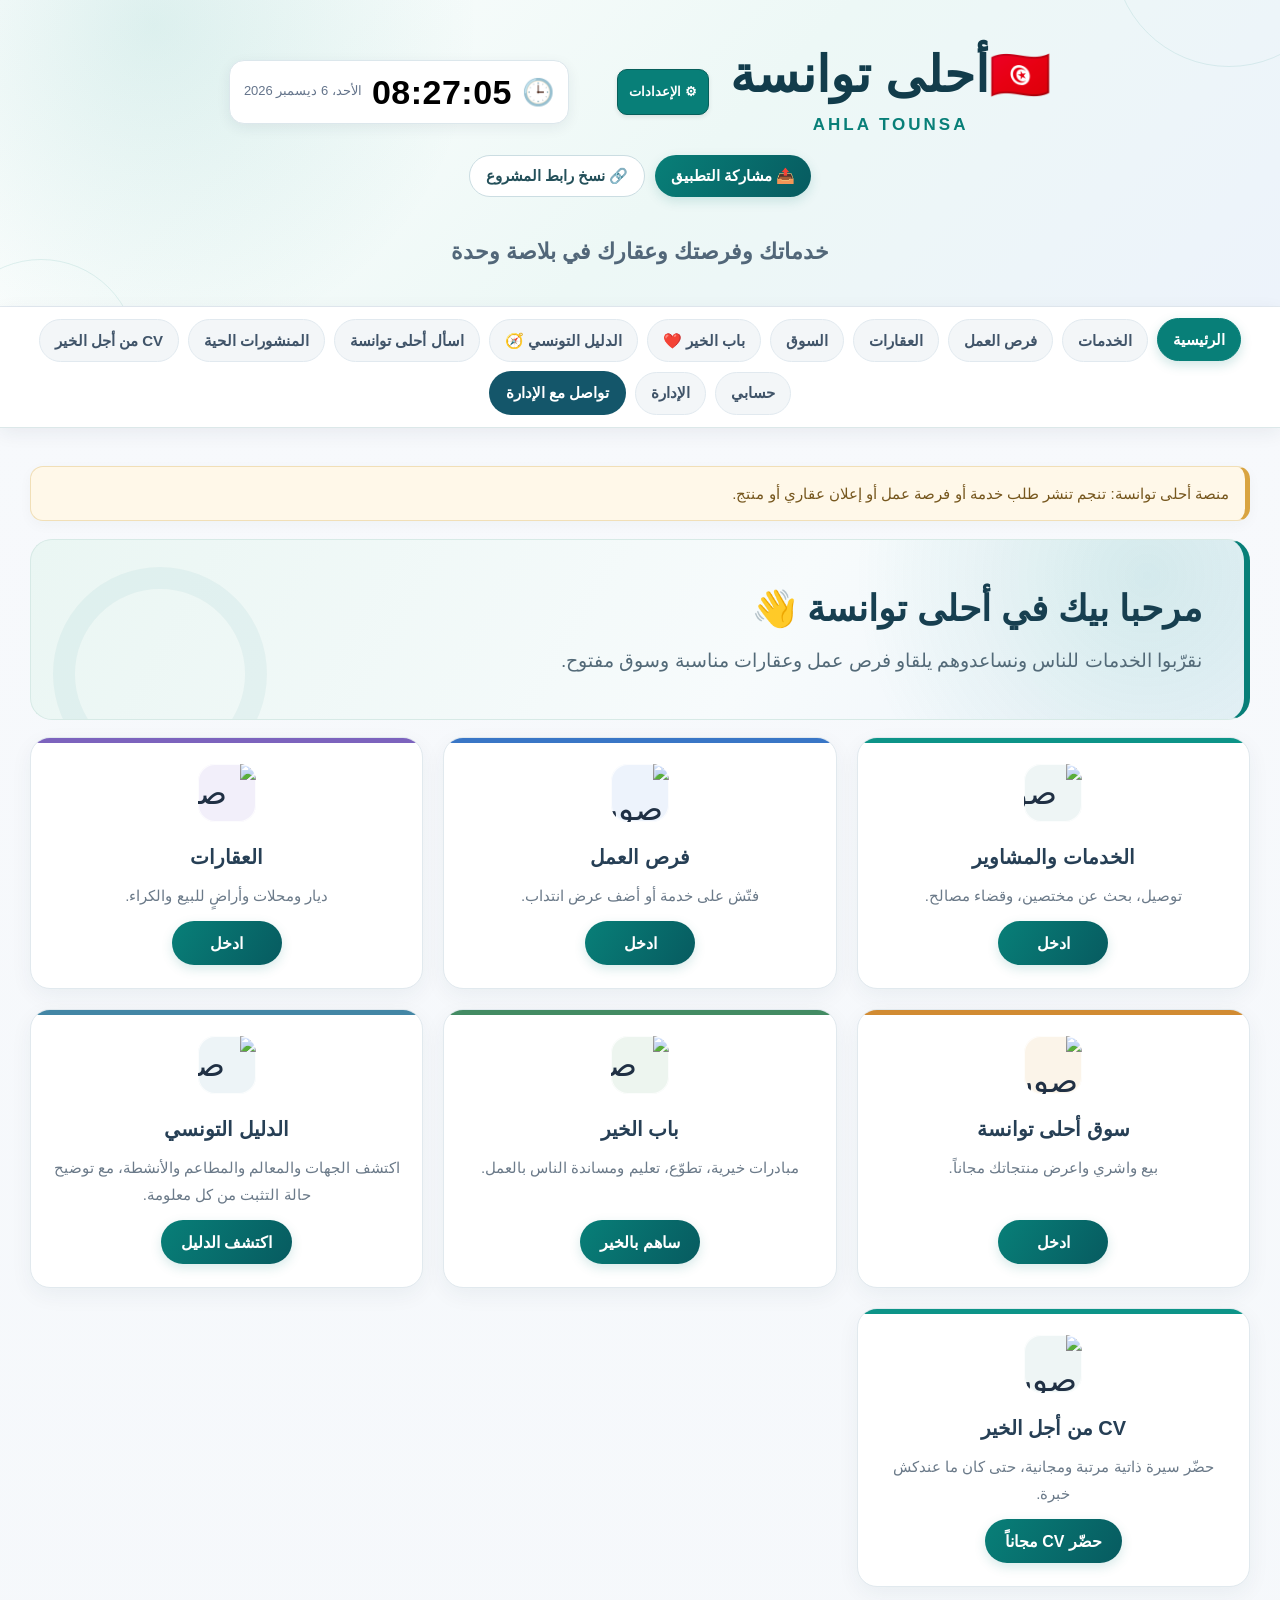
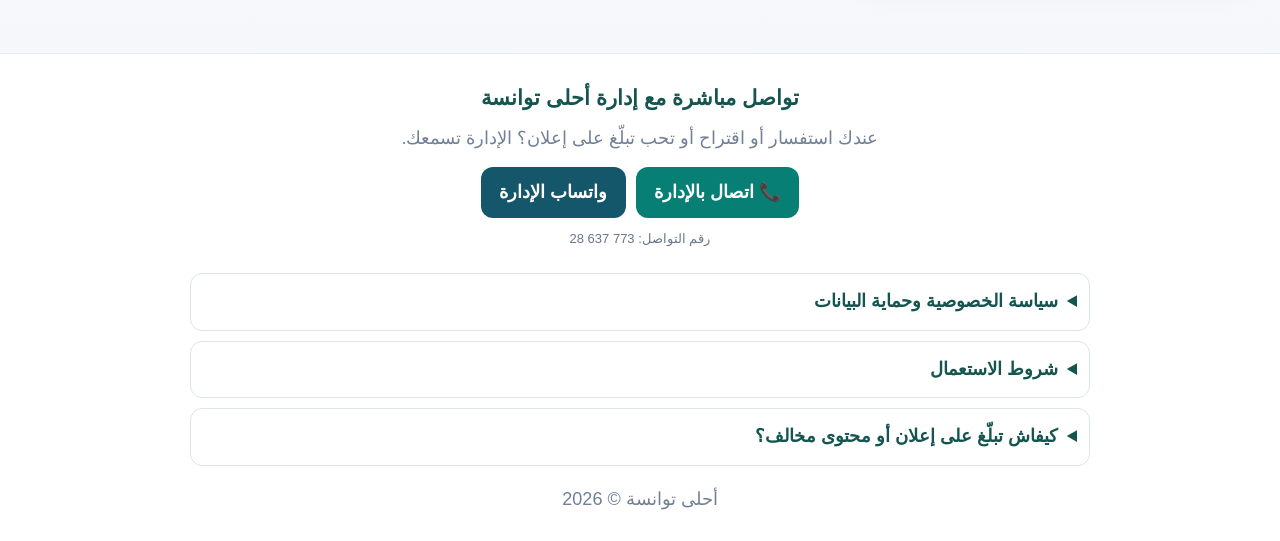
==== index.html @ a94ee6b3 "Fix first page-view queue and retry presence startup" ====
<!doctype html>
<html lang="ar" dir="rtl">
<head>
<meta charset="utf-8">
<meta name="viewport" content="width=device-width,initial-scale=1">
<meta name="theme-color" content="#f8f7f2">
<link rel="manifest" href="/iqdili/manifest.webmanifest">
<link rel="icon" href="/iqdili/app-icon.svg" type="image/svg+xml">
<link rel="apple-touch-icon" href="/iqdili/app-icon-180.png">
<meta name="description" content="أحلى توانسة: منصة تونسية للخدمات وفرص العمل والعقارات والسوق.">
<title>أحلى توانسة | AHLA TOUNSA</title>

<script async src="https://cdn.jsdelivr.net/npm/@supabase/supabase-js@2"></script>
<script src="https://challenges.cloudflare.com/turnstile/v0/api.js?render=explicit" async defer></script>

























































<style id="ahla-tounsa-unified-ui">
:root{
  color-scheme:light;
  --brand:#087f78;
  --brand-dark:#075b60;
  --ink:#203044;
  --muted:#687789;
  --line:#e3eaf0;
  --paper:#ffffff;
  --page:#f8f7f2;
  --gold:#d9a441;
  --shadow:0 8px 24px rgba(24,48,68,.07);
}
*{box-sizing:border-box}
html{scroll-behavior:smooth;background:var(--page)}
body{
  margin:0;background:var(--page);color:var(--ink);
  font:18px/1.75 Tahoma,Arial,sans-serif;
}
.hidden{display:none!important}
header{
  position:relative;overflow:hidden;
  padding:clamp(24px,4vw,44px) clamp(16px,4vw,48px) 30px;
  background:linear-gradient(135deg,#fff 0%,#eef7f6 58%,#edf3fb 100%);
  border-bottom:1px solid var(--line);
  box-shadow:0 8px 26px rgba(24,48,68,.06);
  text-align:center;
}
header:before,header:after{
  content:"";position:absolute;border:1px solid rgba(8,127,120,.10);
  border-radius:50%;pointer-events:none;
}
header:before{width:230px;height:230px;top:-165px;right:-65px}
header:after{width:190px;height:190px;bottom:-145px;left:-55px}
header .topbar{
  position:relative;z-index:1;max-width:1280px;margin:0 auto 12px;
  display:flex;align-items:center;justify-content:center;gap:clamp(16px,4vw,48px);
  flex-wrap:wrap;
}
header .topbar-brand{
  display:flex;align-items:center;justify-content:center;gap:14px;min-width:0;
}
.header-share-actions{position:relative;z-index:1;display:flex;align-items:center;justify-content:center;gap:10px;flex-wrap:wrap;margin:12px auto 16px}
.header-share-actions button{min-height:42px;padding:8px 16px;border-radius:999px;font-size:15px}
.header-share-actions .header-copy-button{background:#fff;color:#24505a;border:1px solid #cbdde2;box-shadow:none}
.header-share-status{flex-basis:100%;min-height:1.4em;color:#315b58;font-size:13px;font-weight:700}
@media(max-width:520px){.header-share-actions{gap:7px}.header-share-actions button{font-size:13px;padding:8px 12px;min-height:40px}}
header .topbar-title{display:flex;flex-direction:column;align-items:center;min-width:0}
header .topbar-title h1{
  margin:0;color:#123c4b;font-size:clamp(32px,5.4vw,50px);
  font-weight:900;line-height:1.25;letter-spacing:.1px;
}
header .topbar-title .brand-fr{
  margin:3px 0 0;color:var(--brand);font-size:clamp(13px,1.8vw,17px);
  font-weight:800;letter-spacing:3px;direction:ltr;
}
header>div:not(.topbar){
  position:relative;z-index:1;margin:8px auto 0;
  color:#526779;font-size:clamp(18px,2.5vw,22px);font-weight:700;
}
header small{
  position:relative;z-index:1;display:inline-block;margin-top:12px;
  padding:6px 14px;border:1px solid #cfe4e0;border-radius:999px;
  background:#e8f4f2;color:#08736d;font-size:14px;font-weight:700;
}
.live-clock{
  display:inline-flex;align-items:center;justify-content:center;gap:10px;
  padding:9px 14px;border:1px solid #dce7ec;border-radius:15px;
  background:#fff;color:#111827;box-shadow:0 4px 14px rgba(24,48,68,.07);
  direction:rtl;line-height:1.3;
}
.live-clock:before{content:"🕒";font-size:26px;line-height:1}
.live-clock .clock-time{
  color:#000!important;font-size:clamp(25px,3.5vw,34px);
  font-weight:900;font-variant-numeric:tabular-nums;letter-spacing:.5px;direction:ltr;
}
.live-clock .clock-date{color:#64748b;font-size:13px;white-space:nowrap}
nav{
  position:sticky;top:0;z-index:30;display:flex;align-items:center;
  justify-content:center;flex-wrap:wrap;gap:8px;padding:11px clamp(10px,3vw,28px);
  background:rgba(255,255,255,.96);border-bottom:1px solid var(--line);
  box-shadow:0 5px 18px rgba(32,48,68,.07);backdrop-filter:blur(12px);
}
button{
  min-height:46px;padding:10px 17px;border:0;border-radius:12px;
  background:linear-gradient(120deg,var(--brand),var(--brand-dark));
  color:#fff;font:700 16px/1.45 Tahoma,Arial,sans-serif;cursor:pointer;
  box-shadow:0 4px 12px rgba(8,127,120,.16);
  transition:transform .16s ease,filter .16s ease,box-shadow .16s ease;
}
button:hover{filter:brightness(1.05);box-shadow:0 6px 16px rgba(8,127,120,.20);transform:translateY(-1px)}
button:active{transform:translateY(0)}
button:disabled{opacity:.65;cursor:wait;transform:none}
nav button{
  min-height:43px;padding:9px 15px;border:1px solid #e1e9ef;border-radius:999px;
  background:#f3f6f8;color:#405469;box-shadow:none;font-size:15px;
}
nav button:hover{background:#e8f4f2;color:#08736d;box-shadow:none}
nav button.active,nav button[aria-current="page"]{
  background:var(--brand);color:#fff;border-color:var(--brand);
  box-shadow:0 4px 12px rgba(8,127,120,.20);
}
nav a[href="#admin-contact"]{
  display:inline-flex;align-items:center;justify-content:center;min-height:43px;
  padding:9px 15px;border-radius:999px;background:#14566a;color:#fff!important;
  text-decoration:none;font-weight:700;font-size:15px;
}
main{width:min(100%,1320px);margin:0 auto;padding:clamp(16px,3vw,32px) clamp(12px,3vw,30px) 48px}
.note{
  margin:0 0 18px;padding:13px 16px;border:1px solid #f1dfb7;
  border-right:5px solid var(--gold);border-radius:13px;
  background:#fff8e9;color:#76571e;font-size:15px;line-height:1.8;
}
.box,.card,.entry{
  background:var(--paper);border:1px solid var(--line);
  border-radius:17px;box-shadow:var(--shadow);
}
.box{padding:clamp(17px,2.5vw,25px);margin-bottom:15px}
.box h2,section>h2,main section h2{
  margin:5px 0 18px;color:#173f50;font-size:clamp(23px,3vw,30px);
  font-weight:900;line-height:1.5;
}
section>h2{padding:0 13px 10px 0;border-bottom:1px solid var(--line);position:relative}
section>h2:before{
  content:"";position:absolute;right:0;top:5px;width:5px;height:calc(100% - 15px);
  border-radius:8px;background:linear-gradient(180deg,#0d9488,#3976c6);
}
.box h3,.card h3{margin:7px 0;color:#263f55;font-size:20px;line-height:1.5}
p{overflow-wrap:anywhere}
.box p{margin:8px 0 13px}
#home>.box:first-child{
  padding:clamp(22px,3.5vw,34px);
  background:linear-gradient(115deg,#edf7f6,#f8fbfc);
  border-color:#dcecea;border-right:5px solid var(--brand);box-shadow:none;
}
#home>.box:first-child h2{margin-top:0;color:#173f50;font-size:clamp(26px,3.5vw,34px)}
.cards{
  display:grid;grid-template-columns:repeat(4,minmax(0,1fr));
  align-items:stretch;gap:15px;
}
.cards .card{
  position:relative;display:flex;flex-direction:column;align-items:center;
  min-width:0;min-height:210px;padding:20px 15px;overflow:hidden;text-align:center;
  transition:transform .18s ease,border-color .18s ease,box-shadow .18s ease;
}
.cards .card:before{
  content:"";position:absolute;top:0;right:0;left:0;height:4px;
  background:var(--card-accent,#0d9488);
}
.cards .card:nth-child(6n+1){--card-accent:#0d9488}
.cards .card:nth-child(6n+2){--card-accent:#3976c6}
.cards .card:nth-child(6n+3){--card-accent:#7c63bd}
.cards .card:nth-child(6n+4){--card-accent:#d18b32}
.cards .card:nth-child(6n+5){--card-accent:#438b63}
.cards .card:nth-child(6n){--card-accent:#4386a5}
.cards .card .icon{
  display:grid;place-items:center;width:76px;height:76px;margin:0 auto 11px;
  overflow:hidden;border:3px solid #fff;border-radius:20px;
  background:#eef5f5;box-shadow:0 4px 13px rgba(24,48,68,.13);
}
.cards .card .icon img{
  display:block;width:100%;height:100%;object-fit:cover;
}
.cards .card:nth-child(6n+2) .icon{background:#edf3fc}
.cards .card:nth-child(6n+3) .icon{background:#f2effa}
.cards .card:nth-child(6n+4) .icon{background:#fbf4e9}
.cards .card:nth-child(6n+5) .icon{background:#edf5ef}
.cards .card:nth-child(6n) .icon{background:#edf4f7}
.cards .card h3{font-size:19px;margin:5px 0;color:#263f55}
.cards .card p{flex:1;margin:5px 0 12px;color:#6b7a89;font-size:15px;line-height:1.7}
.cards .card button{margin-top:auto;min-width:110px}
.cards .card:hover{transform:translateY(-3px);border-color:#b9d9d4;box-shadow:0 12px 26px rgba(24,48,68,.10)}
.good-topics{grid-template-columns:repeat(3,minmax(0,1fr))}
 #guide .guide-category-grid{grid-template-columns:repeat(3,minmax(0,1fr));gap:10px}
 #guide .guide-category-grid .card{min-height:0;padding:12px 9px}
 #guide .guide-category-grid .icon{width:58px;height:58px}
 #guide .guide-category-grid h3{font-size:16px;line-height:1.35}
 #guide .guide-category-grid p{font-size:12px;line-height:1.45;margin:4px 0}
 #guide .guide-places{grid-template-columns:repeat(3,minmax(0,1fr));gap:10px}
 #guide .guide-places .card{min-height:0;padding:12px 9px}
 #guide .guide-places .icon{width:58px;height:58px}
 #guide .guide-places h3{font-size:16px;line-height:1.4}
 #guide .guide-places p,#guide .guide-places a{font-size:12px;line-height:1.5;overflow-wrap:anywhere}

.good-topics details.card{display:block;text-align:right;min-height:0;cursor:pointer}
.good-topics details.card summary{
  display:flex;align-items:center;gap:10px;flex-wrap:wrap;list-style:none;
}
.good-topics details.card summary::-webkit-details-marker{display:none}
.good-topics details.card summary h3{flex:1;margin:0}
.good-topics details.card .topic-hint{color:var(--brand);font-size:13px}
.good-topics details.card[open]{outline:2px solid #b8ddd5}
.good-topics details.card[open] .topic-hint{display:none}
.good-topics details.card[open] summary:after{content:"اضغط للإغلاق";color:var(--brand);font-size:12px}
label{display:block;margin:12px 0 5px;color:#344b60;font-size:16px;font-weight:700}
input,select,textarea{
  width:100%;min-height:46px;padding:11px 13px;border:1px solid #d7e1e8;
  border-radius:11px;background:#fff;color:var(--ink);
  font:16px/1.6 Tahoma,Arial,sans-serif;
}
textarea{min-height:105px;resize:vertical}
input[type="checkbox"]{width:auto;min-height:auto;accent-color:var(--brand)}
input[type="file"]{padding:8px;background:#fbfcfd}
input:focus,select:focus,textarea:focus{outline:3px solid rgba(13,148,136,.18);outline-offset:1px;border-color:var(--brand)}
input::placeholder,textarea::placeholder{color:#8492a1;opacity:1}
.row{display:flex;gap:12px}
.row>*{flex:1;min-width:0}
.entry{
  margin:10px 0;padding:16px;border-right:4px solid #0d9488;
  background:#fbfcfd;overflow-wrap:anywhere;line-height:1.8;
}
.entry b{color:#173f50}
.entry small,.muted{color:var(--muted);font-size:13px}
.entry img{
  display:block;width:min(100%,300px)!important;height:190px!important;
  max-width:100%!important;max-height:190px!important;object-fit:cover!important;
  border:1px solid var(--line)!important;border-radius:13px!important;
  margin:11px 0!important;background:#f4f7f8;
}
.entry a[href^="tel:"],.entry a[href*="wa.me/"]{
  display:inline-flex;align-items:center;justify-content:center;
  min-height:40px;padding:8px 13px;border-radius:999px;
  background:#eaf5f3;color:#08736d;text-decoration:none;font-weight:700;
}
#answer{background:#f0f7f6!important;color:#203044;border:1px solid #dcecea;padding:14px!important;border-radius:12px}
#admin-contact{margin-top:18px;padding:26px 16px;background:#fff;border-top:1px solid var(--line);text-align:center;color:#718096}
#admin-contact h3{color:#173f50}
#admin-contact a[href^="tel:"],#admin-contact a[href*="wa.me/"]{color:#fff!important}
#admin-contact a{transition:filter .15s ease}
#admin-contact a:hover{filter:brightness(.94)}
:focus-visible{outline:3px solid var(--gold);outline-offset:3px}
@media(min-width:1100px){
  main{padding-top:32px}
  .cards{grid-template-columns:repeat(3,minmax(0,1fr));gap:18px}
  .cards .card{padding:23px 18px}
}
@media(min-width:700px) and (max-width:1099px){
  .cards{grid-template-columns:repeat(3,minmax(0,1fr))}
  .good-topics{grid-template-columns:repeat(2,minmax(0,1fr))}
}
@media(max-width:699px){
  body{font-size:17px}
  header{padding:22px 13px 23px;text-align:center}
  header .topbar{flex-direction:column;gap:11px}
  header .topbar-brand{gap:10px}
  header .topbar-title h1{font-size:clamp(28px,7.5vw,38px)}
  header .topbar-title .brand-fr{font-size:12px;letter-spacing:2px}
  header>div:not(.topbar){font-size:18px}
  .live-clock{gap:8px;padding:7px 12px}
  .live-clock:before{font-size:22px}
  .live-clock .clock-time{font-size:26px}
  .live-clock .clock-date{font-size:11px}
  nav{display:grid;grid-template-rows:repeat(2,auto);grid-auto-flow:column;grid-auto-columns:max-content;justify-content:start;align-items:stretch;overflow-x:auto;overflow-y:hidden;white-space:nowrap;scrollbar-width:thin;padding:9px;gap:7px}
  nav button,nav a[href="#admin-contact"]{min-width:108px;min-height:42px;padding:8px 11px;font-size:13px;white-space:nowrap}
  main{padding:16px 11px 30px}
  .box{padding:16px}
  .cards{grid-template-columns:repeat(2,minmax(0,1fr));gap:10px}
  .cards .card{min-height:185px;padding:15px 10px;border-radius:15px}
  .cards .card .icon{width:48px;height:48px;font-size:26px;border-radius:14px}
  .cards .card h3{font-size:17px}
  .cards .card p{font-size:13px;line-height:1.6}
  .cards .card button{width:100%;min-width:0;min-height:42px;padding:8px 9px;font-size:14px}
   .good-topics{grid-template-columns:repeat(2,minmax(0,1fr))}
  #guide .guide-category-grid,#guide .guide-places{grid-template-columns:repeat(3,minmax(0,1fr));gap:7px}
  #guide .guide-category-grid .card,#guide .guide-places .card{padding:9px 6px;border-radius:12px}
  #guide .guide-category-grid .icon,#guide .guide-places .icon{width:42px;height:42px;border-radius:11px}
  #guide .guide-category-grid h3,#guide .guide-places h3{font-size:12px;line-height:1.35}
  #guide .guide-category-grid p,#guide .guide-places p,#guide .guide-places a{font-size:10px;line-height:1.4}
  .good-topics details.card{min-height:0}
  .row{display:block}
  .row>*{margin-bottom:8px}
  .entry{padding:13px}
  .entry img{width:100%!important;height:180px!important;object-fit:contain!important;background:#f7f9fb}
}
@media(max-width:360px){
  header .topbar-title h1{font-size:26px}
  .cards,.good-topics{grid-template-columns:1fr}
  .cards .card{min-height:0}
  nav button,nav a[href="#admin-contact"]{font-size:13px;padding:8px 11px}
}
@media(prefers-reduced-motion:reduce){
  html{scroll-behavior:auto}
  *,*:before,*:after{transition:none!important}
  .cards .card:hover{transform:none}
}

@media print{
 body.cv-printing{background:#fff!important}
 body.cv-printing *{visibility:hidden!important}
 body.cv-printing #cv-sheet,body.cv-printing #cv-sheet *{visibility:visible!important}
 body.cv-printing #cv-sheet{
  position:absolute!important;inset:0!important;width:auto!important;max-width:none!important;
  box-sizing:border-box!important;margin:0!important;padding:8mm!important;
  border:0!important;box-shadow:none!important;background:#fff!important;
 }
 body.cv-printing #cv-sheet .cv-head{break-inside:avoid;page-break-inside:avoid}
 body.cv-printing #cv-sheet .cv-part{break-inside:avoid;page-break-inside:avoid;margin-top:14px}
 body.cv-printing #cv-sheet h3{color:#14566a;border-bottom:1px solid #dcecea;padding-bottom:5px;margin-bottom:5px}
 body.cv-printing #cv-sheet p{orphans:3;widows:3}
 @page{size:A4;margin:12mm}
}

/* CV builder: three print-friendly layouts */
#cv-preview{font-family:Tahoma,Arial,sans-serif;color:#263746;line-height:1.65}
#cv-preview .cv-head{display:flex;align-items:center;gap:20px;padding:8px 0 20px;border-bottom:2px solid #dcecea}
#cv-preview .cv-photo{width:108px;height:126px;object-fit:cover;border-radius:12px;border:2px solid #e2e8f0;flex:0 0 auto}
#cv-preview .cv-head-main{flex:1;min-width:0}
#cv-preview .cv-name{margin:0;color:#173f50;font-size:29px;font-weight:900;overflow-wrap:anywhere}
#cv-preview .cv-role{margin:5px 0;color:#087f78;font-size:18px;font-weight:700}
#cv-preview .cv-contact{margin:8px 0 0;color:#64748b;font-size:13px;overflow-wrap:anywhere}
#cv-preview .cv-part{margin-top:17px;break-inside:avoid}
#cv-preview .cv-part h3{margin:0 0 6px;padding:0 0 5px;color:#087f78;font-size:16px;border-bottom:1px solid #dcecea}
#cv-preview .cv-part p{margin:0;white-space:normal;overflow-wrap:anywhere}
#cv-preview.cv-template-classic .cv-head{display:block;text-align:center;border-bottom:3px double #34495e}
#cv-preview.cv-template-classic .cv-photo{width:92px;height:108px;margin:0 auto 10px;border-radius:50%}
#cv-preview.cv-template-classic .cv-name{color:#263746}
#cv-preview.cv-template-classic .cv-role{color:#536579}
#cv-preview.cv-template-classic .cv-part h3{color:#263746;border-bottom:1px solid #aab6c2}
#cv-preview.cv-template-simple .cv-head{border-bottom:1px solid #9aa7b2}
#cv-preview.cv-template-simple .cv-name{font-size:25px;color:#111}
#cv-preview.cv-template-simple .cv-role{color:#333}
#cv-preview.cv-template-simple .cv-part h3{color:#111;border-bottom:1px solid #c8cdd2;text-transform:uppercase}
@media(max-width:600px){#cv-preview .cv-head{gap:12px}#cv-preview .cv-photo{width:82px;height:98px}#cv-preview .cv-name{font-size:23px}}
@media print{
 body.cv-printing #cv-sheet{direction:inherit}
 body.cv-printing #cv-sheet .cv-part{break-inside:avoid}
 body.cv-printing #cv-preview{font-size:11pt}
 body.cv-printing #cv-preview .cv-name{font-size:23pt}
 body.cv-printing #cv-sheet{-webkit-print-color-adjust:exact;print-color-adjust:exact}
 body.cv-printing #cv-preview,body.cv-printing #cv-preview *{-webkit-print-color-adjust:exact;print-color-adjust:exact}
}

/* واجهة محسّنة: ترتيب أوضح ولمسات متناسقة على الهاتف والحاسوب */
:root{
  --brand:#087f78;--brand-dark:#075b60;
  --shadow:0 10px 28px rgba(24,48,68,.075);
}
body{background:linear-gradient(180deg,#f2f8f7 0,#f7f9fc 340px,#f5f8fb 100%)}
header{
  background:radial-gradient(circle at 12% 8%,rgba(13,148,136,.13),transparent 28%),
             linear-gradient(135deg,#fff 0%,#edf8f6 54%,#edf3fb 100%);
  padding-bottom:34px;
}
header .topbar{margin-bottom:16px}
header small{box-shadow:0 4px 12px rgba(8,127,120,.06)}
nav{
  gap:9px;padding-top:12px;padding-bottom:12px;
  border-bottom-color:#dce8e9;
}
nav button{transition:background .18s ease,color .18s ease,transform .18s ease}
nav button.active,nav button[aria-current="page"]{transform:translateY(-1px)}
main{padding-top:clamp(20px,3.5vw,38px)}
.note{box-shadow:0 4px 14px rgba(24,48,68,.035)}
#home>.box:first-child{
  position:relative;isolation:isolate;overflow:hidden;
  min-height:180px;display:flex;flex-direction:column;justify-content:center;
  padding:clamp(25px,4vw,42px);
  background:
    radial-gradient(circle at 92% 20%,rgba(13,148,136,.13),transparent 26%),
    linear-gradient(120deg,#eaf6f3 0%,#f7fbfc 60%,#eef4fb 100%);
  border:1px solid #d7eae6;border-right:6px solid var(--brand);
  border-radius:22px;
}
#home>.box:first-child:after{
  content:"";position:absolute;z-index:-1;left:22px;bottom:-62px;
  width:170px;height:170px;border:22px solid rgba(8,127,120,.055);
  border-radius:50%;
}
#home>.box:first-child h2{font-size:clamp(27px,3.8vw,36px);margin-bottom:8px}
#home>.box:first-child p{max-width:760px;color:#536a78;font-size:clamp(16px,2vw,19px);margin:0}
.cards{gap:17px}
.cards .card{
  min-height:224px;padding:23px 18px;border-radius:20px;
  border-color:#e1e9ee;box-shadow:0 7px 22px rgba(24,48,68,.055);
}
.cards .card:before{height:5px}
.cards .card .icon{
  width:64px;height:64px;border-radius:20px;
  box-shadow:inset 0 0 0 1px rgba(255,255,255,.8);
  font-size:33px;margin-bottom:12px;
}
.cards .card h3{font-size:20px}
.cards .card p{font-size:15px;line-height:1.8}
.cards .card button{border-radius:999px;min-height:44px;padding-inline:20px}
.cards .card:hover{transform:translateY(-4px);box-shadow:0 15px 30px rgba(24,48,68,.11)}
section:not(#home){scroll-margin-top:100px}
section>h2{margin-top:8px;padding-bottom:13px}
.box,.entry{border-radius:18px}
.box{box-shadow:0 7px 22px rgba(24,48,68,.045)}
input,select,textarea{border-color:#d5e1e7;border-radius:13px}
button{border-radius:13px}
button:focus-visible,nav a:focus-visible{outline:3px solid rgba(217,164,65,.7);outline-offset:3px}
@media(min-width:1100px){
  nav{padding-left:max(24px,calc((100vw - 1320px)/2));padding-right:max(24px,calc((100vw - 1320px)/2))}
  .cards{gap:20px}
}
@media(max-width:699px){
  header{padding:20px 12px 22px}
  header .topbar{gap:12px}
  header>div:not(.topbar){font-size:17px;line-height:1.6}
  header small{font-size:12px;padding:6px 12px}
  nav{
    grid-template-rows:repeat(2,auto);grid-auto-flow:column;
    grid-auto-columns:max-content;gap:7px;padding:9px 10px;
    scroll-snap-type:x proximity;-webkit-overflow-scrolling:touch;
  }
  nav button,nav a[href="#admin-contact"]{
    min-width:112px;min-height:43px;border-radius:12px;
    font-size:13px;padding:8px 10px;scroll-snap-align:start;
  }
  main{padding:13px 10px 28px}
  #home>.box:first-child{min-height:160px;padding:23px 19px;border-radius:18px}
  #home>.box:first-child h2{font-size:25px}
  #home>.box:first-child p{font-size:15px;line-height:1.8}
  .cards{gap:10px}
  .cards .card{min-height:194px;padding:16px 10px;border-radius:16px}
  .cards .card .icon{width:50px;height:50px;border-radius:15px;font-size:26px;margin-bottom:8px}
  .cards .card h3{font-size:16px;line-height:1.55}
  .cards .card p{font-size:12.5px;line-height:1.65}
  .cards .card button{font-size:13px;min-height:40px}
  section>h2{font-size:23px;margin-bottom:14px}
  .box{padding:15px;border-radius:15px}
}
@media(max-width:360px){
  #home>.box:first-child h2{font-size:22px}
  .cards{grid-template-columns:1fr}
  .cards .card{min-height:0;padding:17px}
  .cards .card p{font-size:14px}
  .cards .card button{width:auto;min-width:130px}
}


/* تحسين صفحات الأقسام والنماذج والنتائج */
main>section:not(#home){animation:section-arrive .22s ease both}
@keyframes section-arrive{from{opacity:.72;transform:translateY(5px)}to{opacity:1;transform:translateY(0)}}
main>section>h2{
  display:flex;align-items:center;gap:10px;
  margin:6px 0 20px;padding:0 15px 13px 0;
  color:#173f50;letter-spacing:.1px;
}
main>section>.box{margin-bottom:17px}
main>section>.box>h3{
  display:flex;align-items:center;gap:8px;
  margin:2px 0 12px;color:#174b55;font-size:clamp(18px,2.2vw,21px)
}
main>section>.box>p:first-child{color:#586c7b}
main>section input[type="search"]{
  min-height:49px;padding-right:44px;
  background:#fbfdfd url("data:image/svg+xml,%3Csvg xmlns='http://www.w3.org/2000/svg' width='20' height='20' viewBox='0 0 24 24' fill='none' stroke='%23087f78' stroke-width='2' stroke-linecap='round'%3E%3Ccircle cx='11' cy='11' r='7'/%3E%3Cpath d='m20 20-4-4'/%3E%3C/svg%3E") no-repeat right 14px center;
  background-size:19px;border-color:#d7e6e4;
}
main>section input[type="search"]:focus{background-color:#fff;box-shadow:0 0 0 4px rgba(8,127,120,.07)}
main>section [id$="-form"]:not(.hidden){
  margin:12px 0 18px;padding:5px;
  border:1px solid #dcebe7;border-radius:19px;
  background:linear-gradient(145deg,#edf7f5,#f8fbfc);
}
main>section [id$="-form"]:not(.hidden)>.box{
  margin:0;border-color:#e4eeec;box-shadow:0 5px 18px rgba(24,48,68,.045)
}
main>section [id$="-form"] h3{color:#14566a}
main>section [id$="-form"] label{margin-top:15px}
main>section [id$="-form"] button.send,
main>section [id$="-form"] button[data-table]{
  min-width:145px;margin-top:14px;
  background:linear-gradient(120deg,#087f78,#075b60);
}
main>section button[data-toggle-form],
main>section #toggle-service-form{
  min-height:48px;padding:11px 22px;border-radius:999px;
  box-shadow:0 6px 15px rgba(8,127,120,.15)
}
main>section .entry{
  position:relative;margin:12px 0;padding:17px 18px;
  border:1px solid #e3ebef;border-right:4px solid #0d9488;
  border-radius:15px;background:linear-gradient(135deg,#fff,#fbfdfd);
  box-shadow:0 4px 14px rgba(24,48,68,.035);
}
main>section .entry b{font-size:17px;color:#164b57}
main>section .entry small{display:inline-block;margin-top:5px;line-height:1.8}
main>section .entry p{margin:8px 0;color:#4c6070}
main>section .muted{line-height:1.8}
#saved .box>h3{
  margin:22px 0 10px;padding:10px 13px;
  border-right:4px solid #0d9488;border-radius:9px;
  background:#f0f7f6;color:#174b55;font-size:18px;
}
#saved .box>h3:first-of-type{margin-top:8px}
#saved .box>input[type="search"]{margin-bottom:9px}
#ask #answer{margin-top:16px!important;padding:17px!important;border-radius:15px!important}
#good .good-topics{margin-top:18px}
#good .good-topics details.card{border-radius:16px}
#good .good-topics details.card summary{min-height:60px}
#good .good-topics details.card p{color:#536879;font-size:14px}
#cv .box{overflow:hidden}
#admin .box{border-top:4px solid #14566a}
#admin [data-admin-entry]{border-right-color:#3976c6}
@media(max-width:699px){
  main>section:not(#home){animation:none}
  main>section>h2{margin-bottom:15px;padding-bottom:10px}
  main>section>.box{margin-bottom:12px}
  main>section [id$="-form"]:not(.hidden){padding:3px;border-radius:15px}
  main>section [id$="-form"]>.box{padding:13px}
  main>section [id$="-form"] button{width:100%;margin:7px 0 0}
  main>section button[data-toggle-form],
  main>section #toggle-service-form{width:100%}
  main>section .entry{padding:14px;margin:10px 0}
  #saved .box>h3{margin-top:18px}
}
@media(prefers-reduced-motion:reduce){
  main>section:not(#home){animation:none}
}


/* تحسين سهولة استعمال النماذج والنتائج باللمس على الهاتف */
main>section input:not([type="checkbox"]):not([type="radio"]),
main>section select,
main>section textarea{
  width:100%;max-width:100%;min-width:0;
}
main>section .entry,
main>section [aria-live="polite"]{
  overflow-wrap:anywhere;word-break:normal;
}
main>section button,
main>section input[type="file"]::file-selector-button{
  touch-action:manipulation;
}
@media(max-width:699px){
  main>section input:not([type="checkbox"]):not([type="radio"]),
  main>section select,
  main>section textarea{
    min-height:46px;font-size:16px;padding:11px 12px;
  }
  main>section textarea{min-height:116px;line-height:1.75}
  main>section input[type="file"]{font-size:14px;min-height:48px}
  main>section button{min-height:45px}
  main>section .entry{overflow:hidden}
  main>section .entry img{max-width:100%;height:auto;object-fit:contain}
  #saved .box{padding:12px}
  #saved .box>input[type="search"]{margin-bottom:12px}
}


/* وضوح زر طلب خدمة جديدة: خلفية واضحة ونص أبيض بتباين قوي */
#services #toggle-service-form{
  background:linear-gradient(120deg,#087f78,#075b60)!important;
  color:#fff!important;
  border:1px solid #075b60!important;
  font-weight:900!important;
  text-shadow:0 1px 1px rgba(0,0,0,.18);
}
#services #toggle-service-form:hover,
#services #toggle-service-form:focus-visible{
  background:#064f53!important;
  color:#fff!important;
}

.curated-feed .curated-source-link{display:inline-block;margin:0 0 8px;color:#14566b;font-size:.88rem;font-weight:700;text-decoration:underline;text-underline-offset:3px}.curated-feed .curated-source-link:focus-visible{outline:2px solid currentColor;outline-offset:3px;border-radius:4px}
</style>
<style id="ahla-user-settings-style">
#ahla-settings-toggle{position:static;display:inline-flex;align-items:center;justify-content:center;gap:6px;flex:0 0 auto;width:auto;min-width:92px;height:36px;padding:0 10px;margin-inline-start:7px;border-radius:10px;background:#087f78;color:#fff;border:1px solid #075f5b;font-size:13px;font-weight:800;line-height:1;box-shadow:0 2px 5px #00000018;cursor:pointer;white-space:nowrap;transition:background .18s,border-color .18s}
#ahla-settings-toggle:hover{background:#066963;border-color:#054f4b}
#ahla-settings-panel{position:fixed;top:108px;inset-inline-end:12px;z-index:1100;width:min(360px,calc(100vw - 24px));max-height:calc(100vh - 124px);overflow:auto;padding:16px;background:var(--paper,#fff);color:var(--ink,#203044);border:1px solid var(--line,#e3eaf0);border-radius:18px;box-shadow:0 14px 40px #0003;text-align:start;direction:inherit}
#ahla-settings-panel[hidden]{display:none!important}
#ahla-settings-panel h2{font-size:20px;margin:0}
#ahla-settings-panel .settings-head{display:flex;align-items:center;justify-content:space-between;gap:10px;margin-bottom:12px}
#ahla-settings-panel .settings-close{border:0;background:transparent;color:inherit;font-size:23px;min-width:36px;min-height:36px}
#ahla-settings-panel .settings-group{padding:11px 0;border-top:1px solid var(--line,#e3eaf0)}
#ahla-settings-panel .settings-label{display:block;font-weight:800;margin-bottom:8px}
#ahla-settings-panel .settings-options{display:flex;flex-wrap:wrap;gap:7px}
#ahla-settings-panel button[data-setting],#ahla-language-choice{border:1px solid var(--line,#e3eaf0);border-radius:10px;padding:8px 11px;background:var(--page,#f5f8fb);color:var(--ink,#203044);font:inherit;font-size:14px;cursor:pointer}
#ahla-settings-panel button.is-active{background:var(--brand,#087f78);border-color:var(--brand,#087f78);color:#fff}
#ahla-settings-panel #ahla-language-choice{width:100%;font-weight:800}
#ahla-settings-panel button:focus-visible,#ahla-settings-toggle:focus-visible{outline:3px solid #d9a441;outline-offset:2px}
:root[data-font-size="small"] body{font-size:16px}
:root[data-font-size="large"] body{font-size:20px}
:root[data-density="compact"] main>section{padding-top:12px;padding-bottom:12px}
:root[data-density="compact"] main>section .box{padding:10px}
:root[data-accent="blue"]{--brand:#2563a6;--brand-dark:#174477}
:root[data-accent="purple"]{--brand:#7650a8;--brand-dark:#523477}
:root[data-accent="orange"]{--brand:#bd6b20;--brand-dark:#874713}
:root[data-theme="dark"]{color-scheme:dark;--ink:#e7edf5;--muted:#aab7c7;--line:#344354;--paper:#1d2936;--page:#111a24;--shadow:0 8px 24px #0004}
:root[data-theme="dark"] body{background:var(--page);color:var(--ink)}
:root[data-theme="dark"] header{background:linear-gradient(135deg,#1d2936,#172635 60%,#1b2635);border-color:var(--line);color:var(--ink)}
:root[data-theme="dark"] header .topbar-title h1,:root[data-theme="dark"] header h1{color:#eaf2fa}
:root[data-theme="dark"] nav{background:#172331;border-color:var(--line)}
:root[data-theme="dark"] nav button{background:#243447;color:#edf4fb;border-color:#40546a}
:root[data-theme="dark"] main>section,:root[data-theme="dark"] footer,:root[data-theme="dark"] details,:root[data-theme="dark"] .box,:root[data-theme="dark"] .entry,:root[data-theme="dark"] .card{background-color:var(--paper);color:var(--ink);border-color:var(--line)}
:root[data-theme="dark"] input,:root[data-theme="dark"] textarea,:root[data-theme="dark"] select{background:#152230!important;color:var(--ink)!important;border-color:#46576a!important}
:root[data-theme="dark"] .muted,:root[data-theme="dark"] small{color:var(--muted)}
:root[data-theme="system"]{color-scheme:light}
@media(prefers-color-scheme:dark){
:root[data-theme="system"]{color-scheme:dark;--ink:#e7edf5;--muted:#aab7c7;--line:#344354;--paper:#1d2936;--page:#111a24;--shadow:0 8px 24px #0004}
:root[data-theme="system"] body{background:var(--page);color:var(--ink)}
:root[data-theme="system"] header{background:linear-gradient(135deg,#1d2936,#172635 60%,#1b2635);border-color:var(--line);color:var(--ink)}
:root[data-theme="system"] header .topbar-title h1,:root[data-theme="system"] header h1{color:#eaf2fa}
:root[data-theme="system"] nav{background:#172331;border-color:var(--line)}
:root[data-theme="system"] nav button{background:#243447;color:#edf4fb;border-color:#40546a}
:root[data-theme="system"] main>section,:root[data-theme="system"] footer,:root[data-theme="system"] details,:root[data-theme="system"] .box,:root[data-theme="system"] .entry,:root[data-theme="system"] .card{background-color:var(--paper);color:var(--ink);border-color:var(--line)}
:root[data-theme="system"] input,:root[data-theme="system"] textarea,:root[data-theme="system"] select{background:#152230!important;color:var(--ink)!important;border-color:#46576a!important}
:root[data-theme="system"] .muted,:root[data-theme="system"] small{color:var(--muted)}
}
</style>
  <link rel="stylesheet" href="/iqdili/home-youthful-palette.css?v=2">

<style id="guide-mobile-readability-v104">
@media(max-width:699px){
  #guide .guide-places h3{font-size:14px;line-height:1.4}
  #guide .guide-places p{font-size:12px;line-height:1.55}
  #guide .guide-places a{display:inline-block;font-size:12px;line-height:1.5;min-height:40px;padding:6px 3px}
}
</style>
<style id="curated-feed-styles">
.curated-feed{margin:18px 0 8px}.curated-feed .curated-heading{margin:0 0 6px;font-size:1.08rem}.curated-feed .curated-note{color:#667085;font-size:.88rem;margin:0 0 12px}.curated-feed .curated-grid{display:grid;grid-template-columns:repeat(auto-fit,minmax(min(100%,250px),1fr));gap:12px}.curated-feed .curated-card{background:#fff;border:1px solid #e5e7eb;border-radius:14px;padding:14px;box-shadow:0 2px 8px rgba(16,24,40,.04)}.curated-feed .curated-card h4{margin:0 0 8px;font-size:1rem;line-height:1.5}.curated-feed .curated-card p{margin:0 0 10px;line-height:1.7}.curated-feed .curated-source{font-size:.82rem;color:#667085;margin-bottom:9px}.curated-feed .curated-card a{display:inline-block;color:#14566a;font-weight:700;text-decoration:underline;text-underline-offset:3px}.curated-feed .curated-meta{font-size:.75rem;color:#7b8492;margin-top:9px}.curated-feed .curated-label{display:inline-block;font-size:.72rem;background:#f1f5f9;color:#334155;border-radius:999px;padding:3px 8px;margin-bottom:8px}
</style>

<style id="source-reference-style">.source-reference{color:inherit;text-decoration:none;cursor:default}</style>
</head>
<body>
<header>
<div class="topbar">
  <div class="topbar-brand">
    <div class="topbar-title"><h1><span class="brand-flag" aria-hidden="true">🇹🇳</span>أحلى توانسة</h1><div class="brand-fr" lang="fr" dir="ltr">AHLA TOUNSA</div></div>
  </div>
  <div class="live-clock" role="timer" aria-label="الساعة والتاريخ بتوقيت تونس"><span class="clock-time" id="clock-time">--:--:--</span><span class="clock-date" id="clock-date">توقيت تونس</span></div>
</div>
<div class="header-share-actions" aria-label="مشاركة أحلى توانسة">
  <button type="button" id="share-app-button" class="header-share-button">📤 مشاركة التطبيق</button>
  <button type="button" id="copy-project-link" class="header-copy-button">🔗 نسخ رابط المشروع</button>
  <span id="header-share-status" class="header-share-status" aria-live="polite"></span>
</div>
<div>خدماتك وفرصتك وعقارك في بلاصة وحدة</div>

</header>

<nav aria-label="القائمة الرئيسية">
<button type="button" data-page="home" onclick="if(window.show){window.show('home');} return false;">الرئيسية</button>
<button type="button" data-page="services" onclick="if(window.show){window.show('services');} return false;">الخدمات</button>
<button type="button" data-page="jobs" onclick="if(window.show){window.show('jobs');} return false;">فرص العمل</button>
<button type="button" data-page="realty" onclick="if(window.show){window.show('realty');} return false;">العقارات</button>
<button type="button" data-page="market" onclick="if(window.show){window.show('market');} return false;">السوق</button>
<button type="button" data-page="good" onclick="if(window.show){window.show('good');} return false;">باب الخير ❤️</button>
<button type="button" data-page="guide" onclick="if(window.show){window.show('guide');} return false;">الدليل التونسي 🧭</button>
<button type="button" data-page="ask" onclick="if(window.show){window.show('ask');} return false;">اسأل أحلى توانسة</button>
<button type="button" data-page="saved" onclick="if(window.show){window.show('saved');} return false;">المنشورات الحية</button>
<button type="button" data-page="cv" onclick="if(window.show){window.show('cv');} return false;">CV من أجل الخير</button>
<button type="button" data-page="account" onclick="if(window.show){window.show('account');} return false;">حسابي</button>
<button type="button" data-page="admin" onclick="if(window.show){window.show('admin');} return false;">الإدارة</button>
<a href="#admin-contact" aria-label="التواصل مع إدارة أحلى توانسة عبر واتساب" style="display:inline-flex;align-items:center;justify-content:center;min-height:44px;padding:9px 17px;border-radius:999px;background:#14566a;color:#fff;text-decoration:none;font-weight:700">تواصل مع الإدارة</a>
</nav>

<main>
<p class="note">منصة أحلى توانسة: تنجم تنشر طلب خدمة أو فرصة عمل أو إعلان عقاري أو منتج.</p>

<section id="home">
<div class="box"><h2>مرحبا بيك في أحلى توانسة 👋</h2><p>نقرّبوا الخدمات للناس ونساعدوهم يلقاو فرص عمل وعقارات مناسبة وسوق مفتوح.</p></div>
<div class="cards">
<div class="card"><div class="icon"><img src="https://images.unsplash.com/photo-1581578731548-c64695cc6952?auto=format&amp;fit=crop&amp;w=240&amp;h=240&amp;q=78" alt="صورة أدوات وخدمات وصيانة" loading="lazy" decoding="async"></div><h3>الخدمات والمشاوير</h3><p>توصيل، بحث عن مختصين، وقضاء مصالح.</p><button type="button" data-page="services" onclick="if(window.show){window.show('services');} return false;">ادخل</button></div>
<div class="card"><div class="icon"><img src="https://images.unsplash.com/photo-1521737711867-e3b97375f902?auto=format&amp;fit=crop&amp;w=240&amp;h=240&amp;q=78" alt="صورة فريق عمل وفرص مهنية" loading="lazy" decoding="async"></div><h3>فرص العمل</h3><p>فتّش على خدمة أو أضف عرض انتداب.</p><button type="button" data-page="jobs" onclick="if(window.show){window.show('jobs');} return false;">ادخل</button></div>
<div class="card"><div class="icon"><img src="https://images.unsplash.com/photo-1600585154340-be6161a56a0c?auto=format&amp;fit=crop&amp;w=240&amp;h=240&amp;q=78" alt="صورة منزل وعقارات" loading="lazy" decoding="async"></div><h3>العقارات</h3><p>ديار ومحلات وأراضٍ للبيع والكراء.</p><button type="button" data-page="realty" onclick="if(window.show){window.show('realty');} return false;">ادخل</button></div>
<div class="card"><div class="icon"><img src="https://images.unsplash.com/photo-1472851294608-062f824d29cc?auto=format&amp;fit=crop&amp;w=240&amp;h=240&amp;q=78" alt="صورة تسوّق وسوق" loading="lazy" decoding="async"></div><h3>سوق أحلى توانسة</h3><p>بيع واشري واعرض منتجاتك مجاناً.</p><button type="button" data-page="market" onclick="if(window.show){window.show('market');} return false;">ادخل</button></div>
<div class="card"><div class="icon"><img src="https://images.unsplash.com/photo-1531206715517-5c0ba140b2b8?auto=format&amp;fit=crop&amp;w=240&amp;h=240&amp;q=78" alt="صورة عمل تطوعي ومساعدة مجتمعية" loading="lazy" decoding="async"></div><h3>باب الخير</h3><p>مبادرات خيرية، تطوّع، تعليم ومساندة الناس بالعمل.</p><button type="button" data-page="good" onclick="if(window.show){window.show('good');} return false;">ساهم بالخير</button></div>
<div class="card"><div class="icon"><img src="https://images.unsplash.com/photo-1500530855697-b586d89ba3ee?auto=format&amp;fit=crop&amp;w=240&amp;h=240&amp;q=78" alt="صورة سفر واكتشاف أماكن" loading="lazy" decoding="async"></div><h3>الدليل التونسي</h3><p>اكتشف الجهات والمعالم والمطاعم والأنشطة، مع توضيح حالة التثبت من كل معلومة.</p><button type="button" data-page="guide" onclick="if(window.show){window.show('guide');} return false;">اكتشف الدليل</button></div>
<div class="card"><div class="icon"><img src="https://images.unsplash.com/photo-1454165804606-c3d57bc86b40?auto=format&amp;fit=crop&amp;w=240&amp;h=240&amp;q=78" alt="صورة إعداد سيرة ذاتية ووثائق مهنية" loading="lazy" decoding="async"></div><h3>CV من أجل الخير</h3><p>حضّر سيرة ذاتية مرتبة ومجانية، حتى كان ما عندكش خبرة.</p><button type="button" data-page="cv" onclick="if(window.show){window.show('cv');} return false;">حضّر CV مجاناً</button></div>
</div>
</section>

<section id="cv" class="hidden">
<h2>CV من أجل الخير 📄</h2>
<div class="box">
<p>حضّر سيرتك الذاتية بالعربية أو الفرنسية، مجاناً ومن غير حساب.</p>
<p class="note">🔒 خصوصيتك: المعلومات اللي تعمّرها تستعمل فقط لصناعة سيرتك الذاتية في جهازك. ما تتبعثش لقاعدة بيانات أحلى توانسة وما تتخزّنش عندنا. كي تسكّر الصفحة تنجم تضيع المعلومات، لذلك حمّل نسخة PDF قبل ما تخرج.</p>
<div class="row"><div><label for="cv-template">اختار تصميم السيرة الذاتية</label><select id="cv-template"><option value="modern">حديث واحترافي</option><option value="classic">كلاسيكي ورسمي</option><option value="simple">بسيط ومناسب لأنظمة الانتداب ATS</option></select></div><div><label for="cv-language">لغة السيرة الذاتية</label><select id="cv-language"><option value="fr">Français</option><option value="ar">العربية</option></select></div><div><label for="cv-name">الاسم واللقب *</label><input id="cv-name" maxlength="100" autocomplete="name" placeholder="اسمك ولقبك"></div></div>
<div class="row"><div><label for="cv-job">الوظيفة المطلوبة</label><input id="cv-job" maxlength="100" placeholder="مثال: عامل إنتاج / مساعد إداري"></div><div><label for="cv-city">المدينة</label><input id="cv-city" maxlength="80" placeholder="صفاقس"></div></div>
<div class="row"><div><label for="cv-phone">الهاتف (اختياري)</label><input id="cv-phone" type="tel" maxlength="25" autocomplete="tel"></div><div><label for="cv-email">البريد الإلكتروني (اختياري)</label><input id="cv-email" type="email" maxlength="120" autocomplete="email"></div></div>
<div class="row"><div><label for="cv-photo">صورة شخصية (اختيارية)</label><input id="cv-photo" type="file" accept="image/jpeg,image/png,image/webp"><small class="muted">JPG أو PNG أو WebP، حتى 2 ميغابايت. الصورة تبقى في جهازك.</small></div><div><label for="cv-link">LinkedIn أو رابط مهني (اختياري)</label><input id="cv-link" type="url" maxlength="180" placeholder="https://..."></div></div><label for="cv-summary">نبذة قصيرة عنك</label><textarea id="cv-summary" maxlength="700" placeholder="مثال: شخص جدي ومنظم، نحب نتعلم ونخدم ضمن فريق..."></textarea>
<button type="button" id="cv-suggest-summary" style="background:#28745f;margin:8px 0 14px">✨ اقترحلي نبذة مهنية حسب معلوماتي</button><small class="muted">الاقتراح يعتمد كان على المعلومات اللي كتبتها. ما يخترعش خبرة ولا شهادات، وتنجم تبدّلو قبل تحضير الـ CV.</small>
<label for="cv-education">المستوى الدراسي والتكوين</label><textarea id="cv-education" maxlength="700" placeholder="مثال: السنة التاسعة أساسي، شهادة تكوين مهني..."></textarea>
<label for="cv-experience">الخبرة المهنية (اكتب «دون خبرة» إذا ما عندكش)</label><textarea id="cv-experience" maxlength="1000" placeholder="اسم المؤسسة، الخطة، والمدة. ما تكتبش تجربة ما عشتهاش."></textarea>
<label for="cv-skills">المهارات</label><textarea id="cv-skills" maxlength="700" placeholder="مثال: العمل ضمن فريق، الانضباط، استعمال الحاسوب..."></textarea>
<label for="cv-languages">اللغات ومستواك فيها</label><input id="cv-languages" maxlength="300" placeholder="العربية: ممتاز؛ الفرنسية: متوسط؛ الإنجليزية: مبتدئ">
<label for="cv-training">التربصات والدورات (اختياري)</label><textarea id="cv-training" maxlength="700"></textarea>
<label for="cv-license">رخصة السياقة (اختياري)</label><input id="cv-license" maxlength="80" placeholder="مثال: صنف B">
<p class="muted">ما عندكش خبرة؟ عادي. ركّز على تكوينك ومهاراتك والتربصات والتطوع، وما تزيد حتى معلومة موش صحيحة.</p>
<button type="button" id="cv-generate">حضّر سيرتي الذاتية</button>
<button type="button" id="cv-print" style="background:#14566a" disabled>طباعة / حفظ PDF</button>
<button type="button" id="cv-copy" style="background:#647875" disabled>نسخ النص</button>
<button type="button" id="cv-reset" style="background:#8a5960">تفريغ الاستمارة</button>
<div id="cv-status" class="muted" role="status" aria-live="polite" style="margin-top:10px"></div>
</div>
<div id="cv-preview-wrap" class="hidden">
<div id="cv-sheet" class="box" style="max-width:850px;margin:18px auto;padding:30px;background:#fff;border-top:7px solid #087f78">
<div id="cv-preview" class="cv-template-modern"></div>
</div>
</div>
<div class="box"><p style="text-align:center;font-weight:700;color:#08736d">اللهم اجعل هذا العمل خالصاً لوجهك، وانفع به عبادك، واجعله صدقة جارية.</p></div>
</section>

<section id="services" class="hidden">
<h2>الخدمات وطلبات المساعدة</h2>
<div class="box">
<p>هنا تلقى طلبات الخدمات المنشورة والمقبولة. الطلبات اللي مازالت في المراجعة أو المرفوضة ما تظهرش للعموم.</p>
<label for="public-services-search">🔎 فتّش في طلبات الخدمات</label><input id="public-services-search" maxlength="100" type="search" placeholder="اكتب نوع الخدمة أو المنطقة..." aria-label="البحث في الخدمات المنشورة"><label for="services-governorate-filter">الولاية</label><select id="services-governorate-filter" aria-label="تصفية الخدمات حسب الولاية"></select>
<div id="public-services-list" aria-live="polite"><p class="muted">جاري تحميل الخدمات...</p></div>



</div>
<div class="box">
<h3>تحب تطلب خدمة؟</h3>
<p class="muted">اضغط على الزر وافتح استمارة نشر طلب جديد.</p>
<button type="button" id="toggle-service-form" aria-expanded="false">اطلب خدمة جديدة</button>
</div>
<div id="service-form" class="hidden">
<h2>نشر طلب خدمة</h2><div class="box">
<label for="st">نوع الخدمة</label><select id="st"><option>مشوار أو توصيل</option><option>بحث عن معلومة</option><option>موعد أو إجراء</option><option>البحث عن حرفي أو فني</option><option>استشارة أو مساعدة</option><option>أخرى</option></select>
<label for="sd">التفاصيل</label><textarea id="sd" maxlength="1400" aria-describedby="service-description-help"></textarea><p id="service-description-help" class="muted">حتى 1400 حرف؛ نزيدوا وقت الخدمة آلياً في الطلب.</p>
<div class="row"><div><label for="sa">المدينة أو المنطقة</label><input id="sa" value="صفاقس" maxlength="80" autocomplete="address-level2"></div><div><label for="sw">الوقت المناسب</label><input id="sw" maxlength="40" placeholder="مثال: صباحاً أو بعد الظهر"></div></div>
<label for="sg">الولاية</label><select id="sg" required></select>
<label for="simage">صورة الخدمة (اختيارية، تتجهّز وحدها مهما كان حجمها)</label><input id="simage" type="file" accept="image/*"><div id="simage-preview" class="muted" aria-live="polite"></div><label for="sc">رقم الهاتف</label><input id="sc" type="tel" inputmode="tel" autocomplete="tel" placeholder="أدخل رقم هاتفك" maxlength="20"><label><input id="spublic" type="checkbox"> نسمح بإظهار رقمي للعموم مع الإعلان للاتصال بي</label>

<div id="turnstile-services" class="turnstile-slot" style="margin-top:12px"></div>
<button type="button" class="send" data-table="services" style="margin-top:15px">حفظ الطلب</button>
<button type="button" id="close-service-form" style="margin-top:10px;background:#647875">إغلاق الاستمارة</button>
</div></div>
</section>

<section id="jobs" class="hidden">
<h2>فرص العمل والإعلانات المهنية</h2>
<div class="box"><p>هنا تلقى عروض الانتداب وفرص العمل المنشورة والمقبولة. الإعلانات المعلّقة أو المرفوضة ما تظهرش للعموم.</p>
<label for="public-jobs-search">🔎 فتّش في فرص العمل</label><input id="public-jobs-search" maxlength="100" type="search" placeholder="اكتب المهنة أو المنطقة..."><label for="jobs-governorate-filter">الولاية</label><select id="jobs-governorate-filter" aria-label="تصفية فرص العمل حسب الولاية"></select>
<div id="public-jobs-list" aria-live="polite"><p class="muted">جاري تحميل فرص العمل...</p></div>


</div>
<div class="box"><h3>تحب تنشر فرصة أو تبحث عن عمل؟</h3><button type="button" data-toggle-form="job-form">أضف إعلان عمل</button></div>
<div id="job-form" class="hidden"><div class="box"><h3>نشر إعلان عمل</h3>
<label for="jk">نوع الإعلان</label><select id="jk"><option>نبحث عن عمل</option><option>عرض انتداب</option><option>تربص أو تكوين</option></select>
<label for="jt">المهنة أو الوظيفة</label><input id="jt" maxlength="100">
<div class="row"><div><label for="ja">المدينة أو المنطقة</label><input id="ja" value="صفاقس" maxlength="80"></div><div><label for="jn">نوع العمل</label><select id="jn"><option>قار</option><option>مؤقت</option><option>يومي</option><option>عن بعد</option><option>تربص</option></select></div></div>
<label for="jg">الولاية</label><select id="jg" required></select>
<label for="ji">التفاصيل والأجر</label><textarea id="ji" maxlength="1500"></textarea><label for="jimage">صورة الإعلان (اختيارية، تتجهّز وحدها مهما كان حجمها)</label><input id="jimage" type="file" accept="image/*"><div id="jimage-preview" class="muted" aria-live="polite"></div><label for="jc">رقم الهاتف</label><input id="jc" type="tel" inputmode="tel" autocomplete="tel" maxlength="20" placeholder="أدخل رقم هاتفك"><label><input id="jpublic" type="checkbox"> نسمح بإظهار رقمي للعموم مع الإعلان للاتصال بي</label>

<div id="turnstile-jobs" class="turnstile-slot" style="margin-top:12px"></div>
<button type="button" class="send" data-table="jobs">حفظ الإعلان</button><button type="button" data-close-form="job-form" style="background:#647875">إغلاق الاستمارة</button></div></div></section>

<section id="realty" class="hidden">
<h2>العقارات للبيع والكراء</h2>
<div class="box"><p>هنا تلقى عروض العقارات وطلبات البيع والكراء المقبولة والمنشورة للعموم.</p>
<div class="note" role="note" aria-label="نصائح للتثبت قبل شراء أو كراء عقار">
<strong>🔎 قبل ما تشري أو تكري: تثبّت قبل أي دفع</strong>
<ul>
<li>تأكّد من هوية المالك وصفته وحقّه في البيع أو الكراء.</li>
<li>اطلب الوثائق الأصلية وتثبّت من سند الملكية والوضعية القانونية للعقار.</li>
<li>اسأل على الرهون أو النزاعات أو القيود، وعلى رخص البناء والتوسعة عند الاقتضاء.</li>
<li>عاين العقار ومطابقة العنوان والمساحة والوصف للوثائق، واكتب كل اتفاق بوضوح.</li>
<li>استشر عدل إشهاد أو محامياً مختصاً قبل الإمضاء أو دفع مبلغ مهم.</li>
</ul>
<p class="muted">هذه قائمة توعوية عامة وليست استشارة قانونية ولا ضماناً لسلامة أي عرض. المنصة لا تعوّض التثبت المستقل من الوثائق والأطراف.</p>
</div>
<label for="public-realty-search">🔎 فتّش في العقارات</label><input id="public-realty-search" maxlength="100" type="search" placeholder="اكتب نوع العقار أو المنطقة..."><label for="realty-governorate-filter">الولاية</label><select id="realty-governorate-filter" aria-label="تصفية العقارات حسب الولاية"></select>
<div id="public-realty-list" aria-live="polite"><p class="muted">جاري تحميل العقارات...</p></div>

</div>
<div class="box"><h3>تحب تنشر إعلان عقاري؟</h3><button type="button" data-toggle-form="realty-form">أضف إعلان عقاري</button></div>
<div id="realty-form" class="hidden"><div class="box"><h3>نشر إعلان عقاري</h3>
<label for="rt">نوع العملية</label><select id="rt"><option>نبحث عن كراء</option><option>نبحث عن شراء</option><option>عرض كراء</option><option>عرض بيع</option></select>
<label for="rp">نوع العقار</label><select id="rp"><option>دار</option><option>شقة</option><option>استوديو</option><option>محل تجاري</option><option>مكتب</option><option>مستودع</option><option>أرض</option><option>مقر شركة</option><option>عقار آخر</option></select>
<div class="row"><div><label for="ra">المدينة أو المنطقة</label><input id="ra" value="صفاقس" maxlength="80"></div><div><label for="r_price">السعر بالدينار</label><input id="r_price" type="number" min="0" step="any"></div></div>
<div class="row"><div><label for="size">المساحة م²</label><input id="size" type="number" min="0" step="any"></div><div><label for="rooms">عدد الغرف</label><input id="rooms" type="number" min="0" step="1"></div></div>
<label for="rg">الولاية</label><select id="rg" required></select>
<label for="ri">الوصف</label><textarea id="ri" maxlength="1500"></textarea><label for="rimage">صور العقار (اختيارية، تتجهّز وحدها مهما كان حجمها)</label><input id="rimage" type="file" accept="image/*"><div id="rimage-preview" class="muted" aria-live="polite"></div><label for="rc">رقم الهاتف</label><input id="rc" type="tel" inputmode="tel" autocomplete="tel" maxlength="20" placeholder="أدخل رقم هاتفك"><label><input id="rpublic" type="checkbox"> نسمح بإظهار رقمي للعموم مع الإعلان للاتصال بي</label>

<div id="turnstile-realty" class="turnstile-slot" style="margin-top:12px"></div>
<button type="button" class="send" data-table="realty">حفظ الطلب أو الإعلان</button><button type="button" data-close-form="realty-form" style="background:#647875">إغلاق الاستمارة</button></div></div></section>

<section id="market" class="hidden"><h2>🛒 سوق أحلى توانسة المفتوح</h2>
<div class="box"><p>تصفّح المنتجات والإعلانات المقبولة المنشورة للعموم.</p><label for="market-search">🔎 فتّش في إعلانات السوق</label><input id="market-search" maxlength="100" type="search" placeholder="اكتب اسم منتج أو منطقة..."><label for="market-governorate-filter">الولاية</label><select id="market-governorate-filter" aria-label="تصفية السوق حسب الولاية"></select><div id="market-list" aria-live="polite"><p class="muted">جاري تحميل إعلانات السوق...</p></div>

</div>
<div class="box"><h3>تحب تعرض منتج أو تفتّش على حاجة؟</h3><button type="button" data-toggle-form="market-form">أضف إعلان للسوق</button></div>
<div id="market-form" class="hidden"><div class="box"><h3>نشر إعلان في السوق</h3>
<label for="mt">نوع الإعلان</label><select id="mt"><option>عرض للبيع</option><option>نبحث عن منتج</option><option>عرض للتبادل</option></select>
<label for="mc">صنف المنتج</label><select id="mc"><option>ملابس وأحذية</option><option>إلكترونيات وهواتف</option><option>أثاث وتجهيزات منزلية</option><option>سيارات ووسائل نقل</option><option>مواد غذائية</option><option>أدوات ومعدات</option><option>عقارات وأراضي</option><option>حيوانات ومواشي</option><option>أخرى</option></select>
<label for="mn">اسم المنتج</label><input id="mn" maxlength="100"><label for="mimage">صورة المنتج (اختيارية، تتجهّز وحدها مهما كان حجمها)</label><input id="mimage" type="file" accept="image/*"><div id="mimage-preview" class="muted" aria-live="polite"></div><label for="mp">السعر بالدينار</label><input id="mp" type="number" min="0" step="any"><label for="ma">المدينة أو المنطقة</label><input id="ma" value="صفاقس" maxlength="80"><label for="mg">الولاية</label><select id="mg" required></select><label for="md">الوصف</label><textarea id="md" maxlength="1500"></textarea><label for="mphone">رقم التواصل</label><input id="mphone" type="tel" inputmode="tel" autocomplete="tel" maxlength="20" placeholder="أدخل رقم هاتفك"><label><input id="mpublic" type="checkbox"> نسمح بإظهار رقمي للعموم مع الإعلان للاتصال بي</label>

<div id="turnstile-market" class="turnstile-slot" style="margin-top:12px"></div>
<button type="button" class="send" data-table="market">إرسال الإعلان</button><button type="button" data-close-form="market-form" style="background:#647875">إغلاق الاستمارة</button></div></div></section>


<section id="good" class="hidden">
<div class="box">
<h2>❤️ باب الخير – الخير يجمعنا</h2>
<p>مساحة تونسية تشجّع على التعاون والتراحم، وتقرّب بين اللي يحب يعاون واللي ينجم يقدّم مساعدة، مع حفظ كرامة الناس وخصوصيتهم.</p>
<div class="cards good-topics">
<details class="card"><summary><span class="icon"><img src="https://images.unsplash.com/photo-1547592180-85f173990554?auto=format&amp;fit=crop&amp;w=240&amp;h=240&amp;q=78" alt="صورة مواد غذائية وقفة خير" loading="lazy" decoding="async"></span><h3>قفة ومواد غذائية</h3><span class="topic-hint">اضغط للتفاصيل</span></summary><p>ساهم بمواد غذائية أساسية وسليمة، بالتنسيق المباشر مع جمعية أو مبادرة محلية موثوقة.</p><p><strong>شنوّة تنجم تعمل؟</strong> حضّر قفة فيها مواد أساسية غير منتهية الصلوحية، واتفق مع جهة موثوقة على التسليم.</p></details>
<details class="card"><summary><span class="icon"><img src="https://images.unsplash.com/photo-1489987707025-afc232f7ea0f?auto=format&amp;fit=crop&amp;w=240&amp;h=240&amp;q=78" alt="صورة ملابس وكسوة" loading="lazy" decoding="async"></span><h3>كسوة وأغراض</h3><span class="topic-hint">اضغط للتفاصيل</span></summary><p>قدّم ملابس وأحذية نظيفة وصالحة للاستعمال، واتفق مسبقاً على طريقة ومكان التسليم.</p><p><strong>شنوّة تنجم تعمل؟</strong> فرز الملابس حسب المقاس والنوع، وتغليفها بطريقة محترمة ونظيفة.</p></details>
<details class="card"><summary><span class="icon"><img src="https://images.unsplash.com/photo-1559027615-cd4628902d4a?auto=format&amp;fit=crop&amp;w=240&amp;h=240&amp;q=78" alt="صورة تطوع ومساندة" loading="lazy" decoding="async"></span><h3>تطوّع ومساندة</h3><span class="topic-hint">اضغط للتفاصيل</span></summary><p>خصّص وقتك لمرافقة كبير سن، أو قضاء شؤون، أو المشاركة في نشاط تطوعي قريب منك.</p><p><strong>شنوّة تنجم تعمل؟</strong> اعرض وقتك ومهارتك على جمعية أو مبادرة محلية معروفة.</p></details>
<details class="card"><summary><span class="icon"><img src="https://images.unsplash.com/photo-1503676260728-1c00da094a0b?auto=format&amp;fit=crop&amp;w=240&amp;h=240&amp;q=78" alt="صورة تعليم ودروس" loading="lazy" decoding="async"></span><h3>تعليم ودروس دعم</h3><span class="topic-hint">اضغط للتفاصيل</span></summary><p>عاون تلميذ أو طالب في مادة تتقنها، حضورياً أو عن بعد، من غير مقابل.</p><p><strong>شنوّة تنجم تعمل؟</strong> حدّد المادة والمستوى والوقت اللي تنجم تخصّصه للتدريس.</p></details>
<details class="card"><summary><span class="icon"><img src="https://images.unsplash.com/photo-1521737711867-e3b97375f902?auto=format&amp;fit=crop&amp;w=240&amp;h=240&amp;q=78" alt="صورة مساعدة على العمل" loading="lazy" decoding="async"></span><h3>مساعدة على العمل</h3><span class="topic-hint">اضغط للتفاصيل</span></summary><p>شارك فرصة شغل واضحة أو عاون شخصاً في إعداد سيرة ذاتية والبحث عن عمل.</p><button type="button" data-page="jobs" onclick="if(window.show){window.show('jobs');} return false;">شوف قسم فرص العمل</button></details>
<details class="card"><summary><span class="icon"><img src="https://images.unsplash.com/photo-1576091160399-112ba8d25d1d?auto=format&amp;fit=crop&amp;w=240&amp;h=240&amp;q=78" alt="صورة مستلزمات ورعاية صحية" loading="lazy" decoding="async"></span><h3>مستلزمات صحية</h3><span class="topic-hint">اضغط للتفاصيل</span></summary><p>وجّه المستلزمات غير الدوائية إلى جهة صحية أو جمعية موثوقة تقبلها وفق الإجراءات المعمول بها.</p><p><strong>مهم:</strong> ما تتداولوش الأدوية بين الأفراد، واستشيروا جهة صحية مختصة.</p></details>
</div>
</div>
<div class="box">
<h3>🌱 خطوات بسيطة باش توصل المساعدة لمستحقّها</h3>
<ol>
<li>اختار نوع المساعدة اللي تنجم توفّرها وحدّد المنطقة والوقت.</li>
<li>تواصل مع جمعية معروفة أو جهة محلية موثوقة، وتثبّت من حاجتها للمساعدة قبل التسليم.</li>
<li>سلّم المساعدة بطريقة مباشرة وآمنة، ومن غير تصوير أو تشهير بالناس.</li>
<li>إذا شاركت إعلاناً، تأكّد من صحته ومن موافقة الأشخاص المعنيين على نشر معلوماتهم.</li>
</ol>
<h3>🛡️ أمان وكرامة قبل كل شيء</h3>
<ul>
<li>ما تنشرش أسماء أو أرقام هواتف أو صور أو عناوين أشخاص محتاجين من غير موافقتهم الصريحة.</li>
<li>ما تبعثش أموال لحسابات مجهولة، وما تعتمدش على منشور وحده لإثبات صحة حالة إنسانية.</li>
<li>ما تتداولوش الأدوية بين الأفراد؛ اسألوا صيدلياً أو جهة صحية مختصة.</li>
<li>ما تطلبوش من أي شخص يصوّر ظروفه الصعبة لإثبات حاجته.</li>
</ul>
<p class="note">تنبيه: «باب الخير» حالياً للتوعية والتشجيع على المبادرات الآمنة فقط. المنصة لا تجمع أموالاً ولا تستقبل طلبات مساعدة أو بيانات حالات إنسانية في الوقت الحالي. أي خدمة مستقبلية من النوع هذا يلزمها تحقق وحماية خصوصية قبل تفعيلها.</p>
<button type="button" id="share-good" style="margin-top:8px">📣 شارك باب الخير</button>
<p id="share-good-status" class="muted" aria-live="polite"></p>
</div>


</section>

<section id="guide" class="hidden">
<div class="box">
<h2>🧭 الدليل التونسي – نكتشفوا بلادنا من الشمال للجنوب</h2>
<p>دليل وطني يشمل الولايات التونسية الـ24 الكل: معالم، طبيعة، مطاعم، مقاهي عائلية، منتزهات وحدائق وإقامة. نضيف أسماء الأماكن وعناوينها بعد التثبت من المعلومات، وما نعرضوش اقتراحات غير مؤكدة كأنها حقائق.</p>
<div class="cards good-topics guide-category-grid">
<div class="card"><div class="icon"><img src="https://images.unsplash.com/photo-1569949381669-ecf31ae8e613?auto=format&amp;fit=crop&amp;w=240&amp;h=240&amp;q=78" alt="صورة معلم تاريخي وتراثي" loading="lazy" decoding="async"></div><h3>معالم وثقافة</h3><p>مواقع تاريخية وثقافية ومتاحف ومدن عتيقة.</p></div>
<div class="card"><div class="icon"><img src="https://images.unsplash.com/photo-1470252649378-9c29740c9fa8?auto=format&amp;fit=crop&amp;w=240&amp;h=240&amp;q=78" alt="صورة طبيعة تونسية" loading="lazy" decoding="async"></div><h3>طبيعة وترفيه</h3><p>غابات وجبال وشواطئ وجزر ومحميات.</p></div>
<div class="card"><div class="icon"><img src="https://images.unsplash.com/photo-1517248135467-4c7edcad34c4?auto=format&amp;fit=crop&amp;w=240&amp;h=240&amp;q=78" alt="صورة مطعم" loading="lazy" decoding="async"></div><h3>مطاعم</h3><p>مطاعم وأكلات وتجارب محلية، بعد التثبت من بيانات كل مكان.</p></div>
<div class="card"><div class="icon"><img src="https://images.unsplash.com/photo-1566073771259-6a8506099945?auto=format&amp;fit=crop&amp;w=240&amp;h=240&amp;q=78" alt="صورة إقامة وضيافة" loading="lazy" decoding="async"></div><h3>إقامة وضيافة</h3><p>نزل ودور ضيافة ومبيت ومناطق إقامة.</p></div>
<div class="card"><div class="icon"><img src="https://images.unsplash.com/photo-1511988617509-a57c8a288659?auto=format&amp;fit=crop&amp;w=240&amp;h=240&amp;q=78" alt="صورة مقهى عائلي" loading="lazy" decoding="async"></div><h3>مقاهي عائلية</h3><p>فضاءات عائلية ومقاهٍ مناسبة للجلسات مع العائلة. ندرج الأسماء بعد التثبت.</p></div>
<div class="card"><div class="icon"><img src="https://images.unsplash.com/photo-1500530855697-b586d89ba3ee?auto=format&amp;fit=crop&amp;w=240&amp;h=240&amp;q=78" alt="صورة منتزه وحديقة" loading="lazy" decoding="async"></div><h3>منتزهات وحدائق</h3><p>منتزهات ومساحات خضراء وفضاءات تنزه عائلية.</p></div>
</div>
<h3>اكتشف الولايات الـ24</h3>
<p class="muted">التقسيم التالي للتنظيم وسهولة التصفح، موش تقسيم إداري رسمي للجهات.</p>
<div class="cards guide-places">
<div class="card"><div class="icon"><img src="https://images.unsplash.com/photo-1441974231531-c6227db76b6e?auto=format&amp;fit=crop&amp;w=240&amp;h=240&amp;q=78" alt="صورة غابات الشمال الغربي" loading="lazy" decoding="async"></div><h3>الشمال الغربي</h3><p><strong>باجة، جندوبة، الكاف، سليانة</strong></p><p>غابات وجبال ومواقع أثرية ومدن تاريخية. أمثلة للاكتشاف: طبرقة وعين دراهم، دقّة، ومناطق الشمال الغربي.</p><span class="source-reference">مصدر الديوان الوطني للسياحة</span></div>
<div class="card"><div class="icon"><img src="https://images.unsplash.com/photo-1519501025264-65ba15a82390?auto=format&amp;fit=crop&amp;w=240&amp;h=240&amp;q=78" alt="صورة مدينة تونسية" loading="lazy" decoding="async"></div><h3>تونس الكبرى والشمال الشرقي</h3><p><strong>تونس، أريانة، بن عروس، منوبة، بنزرت، زغوان، نابل</strong></p><p>المدينة العتيقة، قرطاج، سيدي بوسعيد، متحف باردو، إشكل، الوطن القبلي والحمامات.</p><span class="source-reference">قائمة مواقع تونس لدى اليونسكو</span> · <span class="source-reference">اكتشف الجهات</span></div>
<div class="card"><div class="icon"><img src="https://images.unsplash.com/photo-1507525428034-b723cf961d3e?auto=format&amp;fit=crop&amp;w=240&amp;h=240&amp;q=78" alt="صورة شاطئ تونسي" loading="lazy" decoding="async"></div><h3>الساحل والوسط</h3><p><strong>سوسة، المنستير، المهدية، القيروان، القصرين، سيدي بوزيد</strong></p><p>مدن عتيقة وشواطئ ومعالم تاريخية ومواقع أثرية، من القيروان إلى الجم وسبيطلة.</p><span class="source-reference">مواقع التراث العالمي في تونس</span> · <span class="source-reference">اكتشف الجهات</span></div>
<div class="card"><div class="icon"><img src="https://images.unsplash.com/photo-1509316785289-025f5b846b35?auto=format&amp;fit=crop&amp;w=240&amp;h=240&amp;q=78" alt="صورة صحراء الجنوب التونسي" loading="lazy" decoding="async"></div><h3>الجنوب التونسي</h3><p><strong>صفاقس، قابس، مدنين، تطاوين، قفصة، توزر، قبلي</strong></p><p>قرقنة، الواحات، الجزر، القصور والقرى الجبلية والصحراء. أمثلة: جربة، مطماطة، توزر ودوز.</p><span class="source-reference">اكتشف الجنوب والجهات</span></div>
</div>
<h3>فتّش في الدليل حسب الولاية ونوع المكان</h3>
<div class="box" style="box-shadow:none;background:#f8fbfc">
<div class="row" style="flex-wrap:wrap;gap:10px">
<div style="flex:1 1 210px"><label for="guide-governorate">الولاية</label><select id="guide-governorate"><option value="">كل الولايات</option><option>تونس</option><option>أريانة</option><option>بن عروس</option><option>منوبة</option><option>نابل</option><option>زغوان</option><option>بنزرت</option><option>باجة</option><option>جندوبة</option><option>الكاف</option><option>سليانة</option><option>سوسة</option><option>المنستير</option><option>المهدية</option><option>القيروان</option><option>القصرين</option><option>سيدي بوزيد</option><option>صفاقس</option><option>قابس</option><option>مدنين</option><option>تطاوين</option><option>قفصة</option><option>توزر</option><option>قبلي</option></select></div>
<div style="flex:1 1 210px"><label for="guide-category">نوع المكان</label><select id="guide-category"><option value="">كل الأنواع</option><option value="heritage">معالم وتراث</option><option value="nature">طبيعة ومحميات</option><option value="culture">ثقافة وجزر</option><option value="restaurant">مطاعم</option><option value="family-cafe">مقاهي عائلية</option><option value="parks">منتزهات وحدائق</option><option value="stay">إقامة وضيافة</option><option value="leisure">ترفيه وأنشطة</option><option value="cafe">مقاهي</option><option value="family">فضاءات عائلية</option><option value="park">حدائق</option><option value="garden">حدائق عمومية</option><option value="walking">مسارات ومماشي</option><option value="waterpark">مدن مائية</option><option value="sports">رياضة وأنشطة</option></select></div>
<div style="flex:1 1 210px"><label for="guide-search">اسم المكان أو كلمة مفتاحية</label><input id="guide-search" type="search" maxlength="100" placeholder="مثال: قرطاج، شاطئ، متحف..."></div>
</div>
<div class="row" style="align-items:center;flex-wrap:wrap;margin-top:12px">
 <button type="button" id="guide-nearby-button">📍 ابحث عن الأقرب لموقعي</button>
 <p id="guide-nearby-status" class="muted" role="status" aria-live="polite">اختار نوع المكان واسمح باستعمال موقعك؛ باش نفتحولك النتائج القريبة في خرائط Google.</p>
</div>
<p class="muted" style="font-size:13px">ملاحظة: البحث القريب يفتح نتائج خرائط Google حسب موقعك، وقد تتضمن أماكن خارج القائمة الموثقة في دليل أحلى توانسة.</p>
<p id="guide-results-count" class="muted" aria-live="polite">عرض كل الأماكن الموثقة المدرجة حالياً.</p>
<p id="guide-no-results" class="note hidden" aria-live="polite">ما عناش حالياً مكان مدرج ومثبت حسب الاختيار هذا. الدليل يتوسع تدريجياً بعد مراجعة المصادر.</p>
</div>
<h3>أماكن ومعالم ومنتزهات في تونس</h3>
<p class="muted">يتضمن الدليل معالم طبيعية وتراثية، وأضيفت إليه منتزهات حضرية واردة في سجل البيانات المفتوحة التابع للإدارة العامة للجماعات العمومية المحلية. إدراج الاسم في السجل لا يؤكد أن المنتزه مفتوح أو أن تجهيزاته متاحة حالياً؛ تثبّت من البلدية قبل الزيارة.</p>
<div class="cards guide-places" id="guide-landmarks-grid">
<div class="card guide-landmark-card" data-governorate="باجة" data-category="restaurant family">
  <div class="icon">🍽️</div>
  <h3>Le Moulin Vert – الناعورة الخضراء، باجة</h3>
  <p>مطعم عائلي في محيط هادئ وسط الطبيعة، معروف بالأكلات التونسية المحلية والمشويات. المراجعات الحديثة تمدح الأجواء والأكل، مع ملاحظات متباينة حول الأسعار والخدمة؛ لذلك يُستحسن التأكد من الأسعار والتفاصيل قبل الزيارة.</p>
  <span class="source-reference">معلومات المكان ومراجعات الزوار</span>
</div>

<div class="card guide-landmark-card" data-governorate="تونس" data-category="heritage"><div class="icon">🏛️</div><h3>قرطاج – تونس</h3><p>موقع أثري من مواقع التراث العالمي.</p><span class="source-reference">مصدر اليونسكو</span></div>
<div class="card guide-landmark-card" data-governorate="باجة" data-category="heritage"><div class="icon">🧱</div><h3>دقّة – باجة</h3><p>مدينة أثرية رومانية مدرجة ضمن التراث العالمي.</p><span class="source-reference">مصدر اليونسكو</span></div>
<div class="card guide-landmark-card" data-governorate="المهدية" data-category="heritage"><div class="icon">🏟️</div><h3>مسرح الجم – المهدية</h3><p>مدرّج روماني أثري من أبرز مواقع التراث العالمي في تونس.</p><span class="source-reference">مصدر اليونسكو</span></div>
<div class="card guide-landmark-card" data-governorate="القيروان" data-category="heritage"><div class="icon">🕌</div><h3>القيروان</h3><p>مدينة تاريخية مدرجة ضمن قائمة التراث العالمي.</p><span class="source-reference">مصدر اليونسكو</span></div>
<div class="card guide-landmark-card" data-governorate="بنزرت" data-category="nature"><div class="icon">🦩</div><h3>حديقة إشكل – بنزرت</h3><p>موقع طبيعي مدرج ضمن التراث العالمي.</p><span class="source-reference">مصدر اليونسكو</span></div>
<div class="card guide-landmark-card" data-governorate="مدنين" data-category="culture"><div class="icon">🏝️</div><h3>جربة – مدنين</h3><p>جزيرة ذات نمط استقرار وتراث ثقافي مميز ومدرجة ضمن التراث العالمي.</p><span class="source-reference">مصدر اليونسكو</span></div>
<div class="card guide-landmark-card" data-governorate="صفاقس" data-category="heritage"><div class="icon">🏘️</div><h3>المدينة العتيقة بصفاقس</h3><p>مكوّن من التراث العمراني والتاريخي للمدينة.</p><span class="source-reference">القائمة التمهيدية لليونسكو</span></div>
<div class="card guide-landmark-card" data-governorate="صفاقس" data-category="culture heritage"><div class="icon">🏺</div><h3>المتحف الأثري بصفاقس</h3><p>مجموعات أثرية توثّق فترات مختلفة من تاريخ تونس، ومن بينها مكتشفات من طينة وصفاقس وضواحيها.</p><span class="muted">المعلومة من وكالة إحياء التراث؛ تثبّت من أوقات الزيارة قبل التنقل.</span><span class="source-reference">مصدر وكالة إحياء التراث</span></div>
<div class="card guide-landmark-card" data-governorate="صفاقس" data-category="culture heritage"><div class="icon">🏠</div><h3>متحف دار الجلولي – صفاقس</h3><p>دار تونسية تاريخية تحتضن متحفاً للفنون والتقاليد الشعبية في قلب المدينة العتيقة.</p><span class="muted">المعلومة من وكالة إحياء التراث؛ تثبّت من أوقات الزيارة قبل التنقل.</span><span class="source-reference">مصدر وكالة إحياء التراث</span></div>
<div class="card guide-landmark-card" data-governorate="المهدية" data-category="culture heritage"><div class="icon">🏛️</div><h3>المتحف الجهوي بالمهدية</h3><p>متحف يعرض جوانب من تاريخ الجهة وتراثها، قرب السقيفة الكحلاء.</p><span class="muted">المعلومة من وكالة إحياء التراث؛ تثبّت من أوقات الزيارة قبل التنقل.</span><span class="source-reference">مصدر وكالة إحياء التراث</span></div>
<div class="card guide-landmark-card" data-governorate="سوسة" data-category="culture heritage"><div class="icon">🧩</div><h3>المتحف الأثري بسوسة</h3><p>مجموعات فسيفساء وآثار بونية ورومانية وبيزنطية من سوسة ومناطق الساحل.</p><span class="muted">المعلومة من وكالة إحياء التراث؛ تثبّت من أوقات الزيارة قبل التنقل.</span><span class="source-reference">مصدر وكالة إحياء التراث</span></div>
<div class="card guide-landmark-card" data-governorate="المنستير" data-category="culture heritage"><div class="icon">🧵</div><h3>متحف الفنون والتقاليد الشعبية – المنستير</h3><p>يعرض الأزياء التقليدية والحرف والعادات الشعبية بالجهة.</p><span class="muted">المعلومة من وكالة إحياء التراث؛ تثبّت من أوقات الزيارة قبل التنقل.</span><span class="source-reference">مصدر وكالة إحياء التراث</span></div>
<div class="card guide-landmark-card" data-governorate="جندوبة" data-category="nature"><div class="icon">🌳</div><h3>الحديقة الوطنية بالفايجة – جندوبة</h3><p>فضاء طبيعي محمي في ولاية جندوبة، ضمن الحدائق الوطنية التونسية.</p><span class="source-reference">مصدر وزارة البيئة</span></div>
<div class="card guide-landmark-card" data-governorate="القصرين" data-category="nature"><div class="icon">⛰️</div><h3>الحديقة الوطنية بالشعانبي – القصرين</h3><p>حديقة وطنية ومجال طبيعي محمي في ولاية القصرين.</p><span class="source-reference">مصدر وزارة البيئة</span></div>
<div class="card guide-landmark-card" data-governorate="قبلي" data-category="nature"><div class="icon">🏜️</div><h3>الحديقة الوطنية بجبل جِبيل – قبلي</h3><p>حديقة وطنية بالجنوب التونسي، في ولاية قبلي.</p><span class="source-reference">مصدر وزارة البيئة</span></div>
<div class="card guide-landmark-card" data-governorate="توزر" data-category="nature"><div class="icon">🌵</div><h3>الحديقة الوطنية دغومس – توزر</h3><p>فضاء طبيعي محمي في ولاية توزر، ضمن الحدائق الوطنية المذكورة في وثائق وزارة البيئة.</p><span class="source-reference">مصدر وزارة البيئة</span></div>
<div class="card guide-landmark-card" data-governorate="بن عروس" data-category="nature"><div class="icon">🌿</div><h3>الحديقة الوطنية ببوقرنين – بن عروس</h3><p>حديقة وطنية في ولاية بن عروس، جنوب العاصمة تونس.</p><span class="source-reference">مصدر وزارة البيئة</span></div>
<div class="card guide-landmark-card" data-governorate="نابل" data-category="nature"><div class="icon">🏝️</div><h3>الحديقة الوطنية بجزر زمبرة وزمبرتة – نابل</h3><p>محمية وجزر ذات حماية طبيعية في ولاية نابل.</p><span class="source-reference">مصدر وزارة البيئة</span></div>
<div class="card guide-landmark-card" data-governorate="نابل" data-category="heritage"><div class="icon">🏺</div><h3>كركوان – نابل</h3><p>مدينة بونية أثرية وموقع تراث عالمي، قرب قليبية.</p><span class="source-reference">مصدر وكالة إحياء التراث والتنمية الثقافية</span></div>
<div class="card guide-landmark-card" data-governorate="جندوبة" data-category="heritage"><div class="icon">🏛️</div><h3>بولا ريجيا – جندوبة</h3><p>موقع أثري روماني معروف بمساكنه ذات الطوابق السفلية.</p><span class="source-reference">مصدر وكالة إحياء التراث والتنمية الثقافية</span></div>
<div class="card guide-landmark-card" data-governorate="جندوبة" data-category="heritage"><div class="icon">🪨</div><h3>شمتو – جندوبة</h3><p>موقع أثري مرتبط بمحاجر الرخام النوميدي وتاريخ المنطقة.</p><span class="source-reference">مصدر وكالة إحياء التراث والتنمية الثقافية</span></div>
<div class="card guide-landmark-card" data-governorate="سليانة" data-category="heritage"><div class="icon">🏛️</div><h3>مكثر – سليانة</h3><p>موقع مكثر الأثري، ويضم آثاراً ومعالم من العصور القديمة.</p><span class="source-reference">مصدر وكالة إحياء التراث والتنمية الثقافية</span></div>
<div class="card guide-landmark-card" data-governorate="القصرين" data-category="heritage"><div class="icon">🏺</div><h3>سبيطلة – القصرين</h3><p>موقع أثري روماني وبيزنطي، ومن أبرز معالم الجهة.</p><span class="source-reference">مصدر الديوان الوطني للسياحة</span></div>
<div class="card guide-landmark-card" data-governorate="بن عروس" data-category="heritage"><div class="icon">🧱</div><h3>أوذنة – بن عروس</h3><p>موقع أثري روماني ضمن المواقع التي تعرضها وكالة إحياء التراث.</p><span class="source-reference">مصدر وكالة إحياء التراث والتنمية الثقافية</span></div>
<div class="card guide-landmark-card" data-governorate="زغوان" data-category="heritage"><div class="icon">🏛️</div><h3>تُبُرْبُو مايوس – زغوان</h3><p>موقع أثري روماني مدرج ضمن المواقع الأثرية التي تروج لها وكالة إحياء التراث.</p><span class="source-reference">مصدر وكالة إحياء التراث والتنمية الثقافية</span></div>
<div class="card guide-landmark-card" data-governorate="تونس" data-category="parks"><div class="icon">🌳</div><h3>منتزه الكرم – تونس</h3><p>منتزه حضري مسجل ضمن بيانات المنتزهات الموضوعة على ذمة الجماعات المحلية. الموقع المحلي: الكرم.</p><span class="source-reference">مصدر البيانات المفتوحة</span></div>
<div class="card guide-landmark-card" data-governorate="تونس" data-category="parks"><div class="icon">🌿</div><h3>منتزه قصر السعادة – تونس</h3><p>منتزه حضري مسجل ضمن بيانات المنتزهات الموضوعة على ذمة الجماعات المحلية. الموقع المحلي: المرسى.</p><span class="source-reference">مصدر البيانات المفتوحة</span></div>
<div class="card guide-landmark-card" data-governorate="تونس" data-category="parks"><div class="icon">🌲</div><h3>منتزه سيدي بوسعيد – تونس</h3><p>منتزه حضري مسجل ضمن بيانات المنتزهات الموضوعة على ذمة الجماعات المحلية. الموقع المحلي: سيدي بوسعيد.</p><span class="source-reference">مصدر البيانات المفتوحة</span></div>
<div class="card guide-landmark-card" data-governorate="تونس" data-category="parks"><div class="icon">🌴</div><h3>منتزه صلامبو – تونس</h3><p>منتزه حضري مسجل ضمن بيانات المنتزهات الموضوعة على ذمة الجماعات المحلية. الموقع المحلي: قرطاج.</p><span class="source-reference">مصدر البيانات المفتوحة</span></div>
<div class="card guide-landmark-card" data-governorate="أريانة" data-category="parks"><div class="icon">🍃</div><h3>منتزه التضامن – أريانة</h3><p>منتزه حضري مسجل ضمن بيانات المنتزهات الموضوعة على ذمة الجماعات المحلية. الموقع المحلي: التضامن والمنيهلة.</p><span class="source-reference">مصدر البيانات المفتوحة</span></div>
<div class="card guide-landmark-card" data-governorate="أريانة" data-category="parks"><div class="icon">🌳</div><h3>منتزه سكرة – أريانة</h3><p>منتزه حضري مسجل ضمن بيانات المنتزهات الموضوعة على ذمة الجماعات المحلية. الموقع المحلي: سكرة.</p><span class="source-reference">مصدر البيانات المفتوحة</span></div>
<div class="card guide-landmark-card" data-governorate="بن عروس" data-category="parks"><div class="icon">🌳</div><h3>منتزه بن عروس – بن عروس</h3><p>منتزه حضري مسجل ضمن بيانات المنتزهات الموضوعة على ذمة الجماعات المحلية. الموقع المحلي: بن عروس.</p><span class="source-reference">مصدر البيانات المفتوحة</span></div>
<div class="card guide-landmark-card" data-governorate="بن عروس" data-category="parks"><div class="icon">🌿</div><h3>منتزه الزهراء – بن عروس</h3><p>منتزه حضري مسجل ضمن بيانات المنتزهات الموضوعة على ذمة الجماعات المحلية. الموقع المحلي: الزهراء.</p><span class="source-reference">مصدر البيانات المفتوحة</span></div>
<div class="card guide-landmark-card" data-governorate="بن عروس" data-category="parks"><div class="icon">🌲</div><h3>منتزه مقرين – بن عروس</h3><p>منتزه حضري مسجل ضمن بيانات المنتزهات الموضوعة على ذمة الجماعات المحلية. الموقع المحلي: مقرين.</p><span class="source-reference">مصدر البيانات المفتوحة</span></div>
<div class="card guide-landmark-card" data-governorate="منوبة" data-category="parks"><div class="icon">🌴</div><h3>منتزه جبل ميانة – منوبة</h3><p>منتزه حضري مسجل ضمن بيانات المنتزهات الموضوعة على ذمة الجماعات المحلية. الموقع المحلي: طبربة.</p><span class="source-reference">مصدر البيانات المفتوحة</span></div>
<div class="card guide-landmark-card" data-governorate="باجة" data-category="parks"><div class="icon">🍃</div><h3>منتزه باجة – باجة</h3><p>منتزه حضري مسجل ضمن بيانات المنتزهات الموضوعة على ذمة الجماعات المحلية. الموقع المحلي: باجة.</p><span class="source-reference">مصدر البيانات المفتوحة</span></div>
<div class="card guide-landmark-card" data-governorate="بنزرت" data-category="parks"><div class="icon">🌳</div><h3>منتزه الناظور – بنزرت</h3><p>منتزه حضري مسجل ضمن بيانات المنتزهات الموضوعة على ذمة الجماعات المحلية. الموقع المحلي: بنزرت.</p><span class="source-reference">مصدر البيانات المفتوحة</span></div>
<div class="card guide-landmark-card" data-governorate="زغوان" data-category="parks"><div class="icon">🌳</div><h3>منتزه معبد المياه – زغوان</h3><p>منتزه حضري مسجل ضمن بيانات المنتزهات الموضوعة على ذمة الجماعات المحلية. الموقع المحلي: زغوان.</p><span class="source-reference">مصدر البيانات المفتوحة</span></div>
<div class="card guide-landmark-card" data-governorate="نابل" data-category="parks"><div class="icon">🌿</div><h3>منتزه البرج – نابل</h3><p>منتزه حضري مسجل ضمن بيانات المنتزهات الموضوعة على ذمة الجماعات المحلية. الموقع المحلي: قليبية.</p><span class="source-reference">مصدر البيانات المفتوحة</span></div>
<div class="card guide-landmark-card" data-governorate="نابل" data-category="parks"><div class="icon">🌲</div><h3>منتزه الفوارة – نابل</h3><p>منتزه حضري مسجل ضمن بيانات المنتزهات الموضوعة على ذمة الجماعات المحلية. الموقع المحلي: الحمامات.</p><span class="source-reference">مصدر البيانات المفتوحة</span></div>
<div class="card guide-landmark-card" data-governorate="سليانة" data-category="parks"><div class="icon">🌴</div><h3>منتزه البحيرة – سليانة</h3><p>منتزه حضري مسجل ضمن بيانات المنتزهات الموضوعة على ذمة الجماعات المحلية. الموقع المحلي: سليانة.</p><span class="source-reference">مصدر البيانات المفتوحة</span></div>
<div class="card guide-landmark-card" data-governorate="سليانة" data-category="parks"><div class="icon">🍃</div><h3>منتزه سانية المهندس – سليانة</h3><p>منتزه حضري مسجل ضمن بيانات المنتزهات الموضوعة على ذمة الجماعات المحلية. الموقع المحلي: سليانة.</p><span class="source-reference">مصدر البيانات المفتوحة</span></div>
<div class="card guide-landmark-card" data-governorate="الكاف" data-category="parks"><div class="icon">🌳</div><h3>منتزه جبل الدير – الكاف</h3><p>منتزه حضري مسجل ضمن بيانات المنتزهات الموضوعة على ذمة الجماعات المحلية. الموقع المحلي: الكاف.</p><span class="source-reference">مصدر البيانات المفتوحة</span></div>
<div class="card guide-landmark-card" data-governorate="سيدي بوزيد" data-category="parks"><div class="icon">🌳</div><h3>منتزه لسودة – سيدي بوزيد</h3><p>منتزه حضري مسجل ضمن بيانات المنتزهات الموضوعة على ذمة الجماعات المحلية. الموقع المحلي: لسودة.</p><span class="source-reference">مصدر البيانات المفتوحة</span></div>
<div class="card guide-landmark-card" data-governorate="سوسة" data-category="parks"><div class="icon">🌿</div><h3>منتزه حمادة دويك – سوسة</h3><p>منتزه حضري مسجل ضمن بيانات المنتزهات الموضوعة على ذمة الجماعات المحلية. الموقع المحلي: سوسة.</p><span class="source-reference">مصدر البيانات المفتوحة</span></div>
<div class="card guide-landmark-card" data-governorate="المنستير" data-category="parks"><div class="icon">🌲</div><h3>منتزه الفالاز – المنستير</h3><p>منتزه حضري مسجل ضمن بيانات المنتزهات الموضوعة على ذمة الجماعات المحلية. الموقع المحلي: المنستير.</p><span class="source-reference">مصدر البيانات المفتوحة</span></div>
<div class="card guide-landmark-card" data-governorate="المهدية" data-category="parks"><div class="icon">🌴</div><h3>منتزه قصور الساف – المهدية</h3><p>منتزه حضري مسجل ضمن بيانات المنتزهات الموضوعة على ذمة الجماعات المحلية. الموقع المحلي: قصور الساف.</p><span class="source-reference">مصدر البيانات المفتوحة</span></div>
<div class="card guide-landmark-card" data-governorate="القيروان" data-category="parks"><div class="icon">🍃</div><h3>منتزه أبي زمعة البلوي – القيروان</h3><p>منتزه حضري مسجل ضمن بيانات المنتزهات الموضوعة على ذمة الجماعات المحلية. الموقع المحلي: القيروان.</p><span class="source-reference">مصدر البيانات المفتوحة</span></div>
<div class="card guide-landmark-card" data-governorate="قفصة" data-category="parks"><div class="icon">🌳</div><h3>منتزه سيدي أحمد زروق – قفصة</h3><p>منتزه حضري مسجل ضمن بيانات المنتزهات الموضوعة على ذمة الجماعات المحلية. الموقع المحلي: قفصة.</p><span class="source-reference">مصدر البيانات المفتوحة</span></div>
<div class="card guide-landmark-card" data-governorate="صفاقس" data-category="parks"><div class="icon">🌳</div><h3>منتزه الخليج – صفاقس</h3><p>منتزه حضري مسجل ضمن بيانات المنتزهات الموضوعة على ذمة الجماعات المحلية. الموقع المحلي: صفاقس.</p><span class="source-reference">مصدر البيانات المفتوحة</span></div>
<div class="card guide-landmark-card" data-governorate="صفاقس" data-category="parks"><div class="icon">🌿</div><h3>منتزه طينة – صفاقس</h3><p>منتزه حضري مسجل ضمن بيانات المنتزهات الموضوعة على ذمة الجماعات المحلية. الموقع المحلي: طينة.</p><span class="source-reference">مصدر البيانات المفتوحة</span></div>
<div class="card guide-landmark-card" data-governorate="قابس" data-category="parks"><div class="icon">🌲</div><h3>منتزه المطوية – قابس</h3><p>منتزه حضري مسجل ضمن بيانات المنتزهات الموضوعة على ذمة الجماعات المحلية. الموقع المحلي: المطوية.</p><span class="source-reference">مصدر البيانات المفتوحة</span></div>
<div class="card guide-landmark-card" data-governorate="مدنين" data-category="parks"><div class="icon">🌴</div><h3>منتزه اللمسيات – مدنين</h3><p>منتزه حضري مسجل ضمن بيانات المنتزهات الموضوعة على ذمة الجماعات المحلية. الموقع المحلي: مدنين.</p><span class="source-reference">مصدر البيانات المفتوحة</span></div>
<div class="card guide-landmark-card" data-governorate="مدنين" data-category="parks"><div class="icon">🍃</div><h3>منتزه حومة السوق – مدنين</h3><p>منتزه حضري مسجل ضمن بيانات المنتزهات الموضوعة على ذمة الجماعات المحلية. الموقع المحلي: حومة السوق.</p><span class="source-reference">مصدر البيانات المفتوحة</span></div>
<div class="card guide-landmark-card" data-governorate="توزر" data-category="parks"><div class="icon">🌳</div><h3>منتزه هيكل الحب – توزر</h3><p>منتزه حضري مسجل ضمن بيانات المنتزهات الموضوعة على ذمة الجماعات المحلية. الموقع المحلي: توزر.</p><span class="source-reference">مصدر البيانات المفتوحة</span></div>
<div class="card guide-landmark-card" data-governorate="قبلي" data-category="parks"><div class="icon">🌳</div><h3>منتزه الفردوس – قبلي</h3><p>منتزه حضري مسجل ضمن بيانات المنتزهات الموضوعة على ذمة الجماعات المحلية. الموقع المحلي: قبلي.</p><span class="source-reference">مصدر البيانات المفتوحة</span></div>
<div class="card guide-landmark-card" data-governorate="تطاوين" data-category="parks"><div class="icon">🌿</div><h3>المنتزه العائلي بتطاوين – تطاوين</h3><p>منتزه حضري مسجل ضمن بيانات المنتزهات الموضوعة على ذمة الجماعات المحلية. الموقع المحلي: تطاوين.</p><span class="source-reference">مصدر البيانات المفتوحة</span></div>
<div class="card guide-landmark-card" data-governorate="مدنين" data-category="leisure"><div class="icon">🐊</div><h3>حديقة جربة إكسبلور – مدنين</h3><p>فضاء سياحي يجمع القرية التراثية والمتحف ومنطقة الحياة البرية، في ميدون بجربة.</p><span class="muted">معلومة من الموقع الرسمي؛ تثبّت من التفاصيل قبل الزيارة.</span><span class="source-reference">الموقع الرسمي ومعلومات الزيارة</span></div>
<div class="card guide-landmark-card" data-governorate="سوسة" data-category="leisure"><div class="icon">🎡</div><h3>هانيبال بارك – سوسة</h3><p>فضاء ألعاب وترفيه عائلي في المنطقة السياحية بالقنطاوي.</p><span class="muted">معلومة من الموقع الرسمي؛ تثبّت من التفاصيل قبل الزيارة.</span><span class="source-reference">الموقع الرسمي</span></div>
<div class="card guide-landmark-card" data-governorate="نابل" data-category="parks leisure"><div class="icon">🎢</div><h3>قرطاج لاند – ياسمين الحمامات</h3><p>مدينة ألعاب ترفيهية ضمن المنطقة السياحية بياسمين الحمامات.</p><span class="muted">يذكره الديوان الوطني للسياحة ضمن الأنشطة العائلية؛ تثبّت من التشغيل والتفاصيل قبل الزيارة.</span><span class="source-reference">مصدر الديوان الوطني للسياحة</span></div>
<div class="card guide-landmark-card" data-governorate="سوسة" data-category="parks leisure"><div class="icon">🦒</div><h3>فريڨيا بارك – بوفيشة</h3><p>حديقة حيوانات وفضاء لاكتشاف الحياة البرية قرب الحمامات والساحل.</p><span class="muted">يذكره الديوان الوطني للسياحة كوجهة عائلية؛ تثبّت من النشاط والتفاصيل قبل الزيارة.</span><span class="source-reference">مصدر الديوان الوطني للسياحة</span></div>
<div class="card guide-landmark-card" data-governorate="نابل" data-category="family-cafe"><div class="icon">☕</div><h3>مقهى سيدي بوحَدِيد – الحمامات</h3><p>مقهى معروف قرب المدينة العتيقة وشاطئ الحمامات، يذكره الديوان الوطني للسياحة ضمن أماكن التوقف بالجهة.</p><span class="muted">المصدر يذكر المكان؛ يلزم التثبت من ظروف الاستقبال والخدمات الحالية.</span><span class="source-reference">مصدر الديوان الوطني للسياحة</span></div>
<div class="card guide-landmark-card" data-governorate="صفاقس" data-category="family-cafe restaurant leisure"><div class="icon">☕</div><h3>YOLO PARK by Moon – صفاقس</h3><p>فضاء عائلي يجمع المنتزه والألعاب والمطعم والـCoffee Shop والأنشطة.</p><span class="muted">اقتراح أولي من الموقع الرسمي؛ تأكد من الخدمات المتاحة قبل الزيارة.</span><span class="source-reference">الموقع الرسمي</span></div>
<div class="card guide-landmark-card" data-governorate="صفاقس" data-category="family-cafe restaurant leisure"><div class="icon">🌴</div><h3>FunLac – بوزيان، صفاقس</h3><p>فضاء على البحيرة يجمع المطعم والـCoffee Shop والأنشطة العائلية.</p><span class="muted">اقتراح أولي من الموقع الرسمي؛ تأكد من الخدمات المتاحة قبل الزيارة.</span><span class="source-reference">الموقع الرسمي</span></div>
<div class="card guide-landmark-card" data-governorate="تونس" data-category="family-cafe restaurant"><div class="icon">🧸</div><h3>Twiggy Club Lac 2 – تونس</h3><p>مقهى ومطعم عائلي مع فضاء ألعاب مخصص للأطفال حسب الدليل المحلي.</p><span class="muted">اقتراح أولي من مصدر محلي؛ يلزم تأكيد التفاصيل من صاحب المكان.</span><span class="source-reference">مصدر الدليل المحلي</span></div>
<div class="card guide-landmark-card" data-governorate="سوسة" data-category="family-cafe restaurant leisure"><div class="icon">🎠</div><h3>Hadhood Park – حمام سوسة</h3><p>فضاء ألعاب للأطفال مع ركن للمأكولات والمشروبات للوالدين.</p><span class="muted">اقتراح أولي من دليل سياحي؛ تثبّت من النشاط والتجهيزات قبل الزيارة.</span><span class="source-reference">موقع المكان</span></div>
<div class="card guide-landmark-card" data-governorate="صفاقس" data-category="family-cafe leisure"><div class="icon">🎡</div><h3>Golden Park – صفاقس</h3><p>مقهى وفضاء ترفيهي عائلي؛ مراجعات الزوار تذكر مساحة ألعاب للأطفال، مع آراء متفاوتة حول الأكل والخدمة.</p><span class="muted">مقترح من مراجعات الزوار؛ تثبّت من سلامة الألعاب والخدمات قبل الزيارة.</span><span class="source-reference">مراجعات وأصل المعلومة</span></div>

<div class="card guide-landmark-card" data-governorate="صفاقس" data-category="family-cafe leisure">
  <div class="icon">🧸</div>
  <h3>FUNTIME SFAX – صفاقس</h3>
  <p>مقهى عائلي بشارع قصّاص في صفاقس، تذكر بيانات الزوار وجود فضاء لعب للأطفال مع جلسة للأولياء. التقييمات المتاحة قليلة نسبياً، وتشير بعض الملاحظات إلى تفاوت حالة الألعاب والفضاء الخارجي؛ لذلك يُستحسن التثبت من جاهزية منطقة اللعب ونظافتها قبل الزيارة.</p>
  <span class="source-reference">الموقع ومراجعات الزوار</span>
</div>
<div class="card guide-landmark-card" data-governorate="صفاقس" data-category="leisure family">
  <div class="icon">⚽</div>
  <h3>Moving Club – صفاقس</h3>
  <p>مركّب ترفيهي ورياضي بطريق منزل شاكر، كم 9، يضم أنشطة للأطفال والكبار ومناطق للجلوس والأكل داخل الفضاء وخارجه حسب مراجعات الزوار. بعض المراجعات تذكر الازدحام والانتظار في عطلة نهاية الأسبوع؛ يُستحسن الاتصال للتثبت من الأنشطة المتاحة والحجز إن لزم.</p>
  <span class="source-reference">الموقع ومراجعات الزوار</span>
</div>
<div class="card guide-landmark-card" data-governorate="صفاقس" data-category="cafe family-cafe">
  <div class="icon">☕</div>
  <h3>Café Fayez – صفاقس</h3>
  <p>مقهى في صفاقس بجلسات داخلية وخارجية، تذكر بيانات المكان توفر كراسٍ مرتفعة للأطفال ومواقف سيارات قريبة. هو خيار لقعدة عائلية هادئة، وليس فضاء ألعاب؛ التثبت من التوقيت والخدمات قبل التنقل.</p>
  <span class="source-reference">تفاصيل المقهى ومراجعات الزوار</span>
</div>
<div class="card guide-landmark-card" data-governorate="صفاقس" data-category="parks family nature">
  <div class="icon">🌳</div>
  <h3>حديقة التوتة – صفاقس</h3>
  <p>حديقة عمومية معروفة كمتنفس أخضر للعائلات، وتذكر مراجعات الزوار وجود مساحات للمشي وفضاء للأطفال ومكوّن حيواني. بلدية صفاقس أعلنت في 2026 عن مشروع لإعادة تهيئتها وإضافة فضاءات عائلية وألعاب ومرافق؛ الإعلان عن المشروع لا يعني اكتمال الأشغال، كما أن حالة بعض المرافق قد تتفاوت. يُستحسن التثبت من وضع الحديقة قبل الزيارة.</p>
  <span class="source-reference">تقرير مشروع تهيئة الحديقة</span>
</div>


<div class="card guide-landmark-card" data-governorate="صفاقس" data-category="leisure family">
  <div class="icon">🧗</div>
  <h3>ATLAS World – صفاقس</h3>
  <p>فضاء ترفيه داخلي على طريق قابس، كم 4، يذكر موقعه الرسمي ألعاب الترامبولين والتسلق وقاعات رياضية ومنطقة أكل، ويقدّمه كوجهة للعائلات والأصدقاء. التثبت من التوقيت وشروط الدخول والفئات العمرية قبل الزيارة؛ عدد المراجعات المستقلة المتاح محدود.</p>
  <span class="source-reference">الموقع الرسمي والأنشطة</span>
</div>
<div class="card guide-landmark-card" data-governorate="صفاقس" data-category="leisure family">
  <div class="icon">🎠</div>
  <h3>iPlay – صفاقس</h3>
  <p>فضاء ألعاب وترفيه مغطّى للأطفال بطريق العين، كم 5، مركز دربال. صفحة الفضاء نشرت تحديثات خلال أوت 2026، وتذكر ألعاباً داخلية ورقماً للاتصال. المراجعات تشير إلى وجود جلسة للأولياء ووجبات خفيفة؛ يُستحسن التثبت من الأعمار والأسعار والتوقيت قبل التنقل.</p>
  <span class="source-reference">صفحة الفضاء والتحديثات</span>
</div>
<div class="card guide-landmark-card" data-governorate="صفاقس" data-category="leisure family">
  <div class="icon">🎮</div>
  <h3>Kidi Park – مول صفاقس</h3>
  <p>مركز ألعاب وترفيه داخلي داخل Mall of Sfax بساقية الزيت. منشورات أكتوبر 2026 تذكر استمرار الأنشطة والورشات في فرع صفاقس، كما يوفّر المركز ألعاباً متنوعة للأطفال. يُستحسن التثبت من شروط الدخول والأسعار والتوقيت مباشرة مع الفضاء.</p>
  <span class="source-reference">موقع Kidi Park</span>
</div>

<div class="card guide-landmark-card" data-governorate="بنزرت" data-category="parks restaurant nature"><div class="icon">🌳</div><h3>Errif Park – بنزرت</h3><p>فضاء ترفيهي ومطعم وسط الطبيعة؛ بعض الزوار يمدحون الهدوء والمساحة العائلية، وآخرون يذكرون تفاوت جودة الأكل والإشراف على الألعاب.</p><span class="muted">تجارب زوار متباينة؛ يلزم التثبت من حالة الفضاء قبل التنقل.</span><span class="source-reference">مراجعات الزوار</span></div>
<div class="card guide-landmark-card" data-governorate="صفاقس" data-category="restaurant family-cafe"><div class="icon">🍽️</div><h3>مشوي عجمي – صفاقس</h3><p>مطعم على طريق قرمدة/كم 10؛ توجد مراجعة زائر تصفه بمكان هادئ مع فضاء ألعاب للأطفال، ومراجعات أخرى مختلفة.</p><span class="muted">مراجعات فردية وليست ضماناً لجودة الخدمة أو سلامة فضاء اللعب.</span><span class="source-reference">مراجعات الزوار</span></div>
<div class="card guide-landmark-card" data-governorate="صفاقس" data-category="restaurant"><div class="icon">🥘</div><h3>سفود عبيد – صفاقس</h3><p>مطعم في المدينة العتيقة؛ مدرج ضمن نتائج مطاعم العائلات بصفاقس، وتوجد مراجعات زوار عن الأكل والأجواء التراثية.</p><span class="muted">تصنيف عائلي على منصة تقييم لا يؤكد وجود تجهيزات خاصة للأطفال.</span><span class="source-reference">قائمة مطاعم العائلات ومراجعاتها</span></div>
<div class="card guide-landmark-card" data-governorate="صفاقس" data-category="restaurant"><div class="icon">🐟</div><h3>La Voile Blanche – صفاقس</h3><p>مطعم مأكولات بحرية على طريق تنيور؛ مدرج ضمن قائمة مطاعم العائلات بصفاقس على Tripadvisor.</p><span class="muted">تحقق من ملاءمة المكان للأطفال والخدمات المتوفرة قبل الزيارة.</span><span class="source-reference">قائمة مطاعم العائلات ومراجعاتها</span></div>
<div class="card guide-landmark-card" data-governorate="صفاقس" data-category="restaurant"><div class="icon">🍝</div><h3>TonTon – صفاقس</h3><p>مطعم في شارع مجيدة بوليلة؛ مدرج ضمن قائمة مطاعم العائلات بصفاقس، مع مراجعات تتحدث عن أجواء هادئة ومناسبة للمجموعات.</p><span class="muted">المراجعات آراء شخصية؛ لا تعني ضمان توفر ركن ألعاب للأطفال.</span><span class="source-reference">قائمة مطاعم العائلات ومراجعاتها</span></div>

<div class="card guide-landmark-card" data-governorate="تونس" data-category="parks nature"><div class="icon">🌳</div><h3>منتزه البلفيدير – تونس</h3><p>حديقة حضرية كبيرة للتمشية والخرجات العائلية، وتذكر مراجعات الزوار المساحات الخضراء وحديقة الحيوانات مع ملاحظات متفاوتة حول الصيانة.</p><span class="muted">تجارب الزوار متباينة؛ تثبّت من وضع المرافق قبل الزيارة.</span><span class="source-reference">الموقع ومراجعات الزوار</span></div>
<div class="card guide-landmark-card" data-governorate="تونس" data-category="parks nature"><div class="icon">🌸</div><h3>الحديقة اليابانية – تونس</h3><p>حديقة صغيرة بطابع ياباني في منطقة مونبليزير؛ مناسبة لفسحة هادئة وتمشية قصيرة حسب تجارب الزوار.</p><span class="muted">تثبّت من حالة الصيانة والمرافق قبل التنقل.</span><span class="source-reference">الموقع ومراجعات الزوار</span></div>
<div class="card guide-landmark-card" data-governorate="تونس" data-category="parks"><div class="icon">🌿</div><h3>حديقة الحبيب ثامر – تونس</h3><p>فضاء أخضر وسط العاصمة؛ تذكر مصادر محلية وجود تجهيزات لعب للأطفال بعد أشغال تهيئة سابقة.</p><span class="muted">المعلومة لا تؤكد الحالة الحالية للتجهيزات.</span><span class="source-reference">الموقع ومراجعات الزوار</span></div>
<div class="card guide-landmark-card" data-governorate="تونس" data-category="parks leisure"><div class="icon">🎠</div><h3>Katkout – باردو</h3><p>فضاء ألعاب ترفيهي موجّه أساساً للأطفال؛ تقييمات الزوار متباينة حول التجربة والتجهيزات.</p><span class="muted">تثبّت من النشاط والأسعار وشروط الدخول مباشرة قبل الزيارة.</span><span class="source-reference">الموقع ومراجعات الزوار</span></div>
<div class="card guide-landmark-card" data-governorate="تونس" data-category="parks leisure"><div class="icon">🎡</div><h3>Dahdah Happy Land – البحيرة</h3><p>مدينة ألعاب في منطقة البحيرة؛ المراجعات تذكر ألعاباً عائلية، مع ملاحظات من بعض الزوار حول الحاجة إلى تحسين الصيانة والتجديد.</p><span class="muted">تحقق من الألعاب المتاحة وحالة تشغيلها قبل التنقل.</span><span class="source-reference">الموقع ومراجعات الزوار</span></div>
<div class="card guide-landmark-card" data-governorate="تونس" data-category="restaurant family-cafe"><div class="icon">🍲</div><h3>Set Al Habayeb – تونس</h3><p>مطعم تونسي صغير في المدينة العتيقة؛ مراجعات الزوار تشيد بالأكلات التقليدية والاستقبال، مع أجواء منزلية.</p><span class="muted">مطعم عائلي الإدارة، وليس تأكيداً لوجود ألعاب أو تجهيزات للأطفال.</span><span class="source-reference">دليل المطاعم ومراجعاتها</span></div>
<div class="card guide-landmark-card" data-governorate="تونس" data-category="restaurant family-cafe"><div class="icon">🍽️</div><h3>دار صلاح – تونس</h3><p>مطعم تونسي في المدينة العتيقة؛ تجارب الزوار تصفه بأجواء دافئة وخدمة عائلية وأكلات تونسية تقليدية.</p><span class="muted">تثبّت من ملاءمة الجلسة للأطفال قبل الزيارة.</span><span class="source-reference">دليل المطاعم ومراجعاتها</span></div>
<div class="card guide-landmark-card" data-governorate="تونس" data-category="restaurant family-cafe"><div class="icon">🥙</div><h3>Saray Turkish Cuisine – تونس</h3><p>مطعم تركي بشارع الحبيب الشاكر؛ يذكر وصف المكان استقبال العائلات وتنوّع المشاوي والمقبلات.</p><span class="muted">تحقق من الجلسات والخدمات المناسبة للأطفال قبل الزيارة.</span><span class="source-reference">الموقع ومراجعات الزوار</span></div>
<div class="card guide-landmark-card" data-governorate="تونس" data-category="restaurant"><div class="icon">🏠</div><h3>باب تونس – المدينة العتيقة</h3><p>مطعم تونسي قرب باب البحر؛ مراجعات الزوار تذكر الأطباق التقليدية وطريقة التقديم.</p><span class="muted">مقترح مطعم؛ لا توجد معلومة مؤكدة عن فضاء لعب للأطفال.</span><span class="source-reference">دليل المطاعم ومراجعاتها</span></div>
<div class="card guide-landmark-card" data-governorate="تونس" data-category="restaurant family-cafe"><div class="icon">☕</div><h3>مقهى المرابط – المدينة العتيقة</h3><p>مقهى ومطعم تقليدي في سوق الترك؛ معروف بأجوائه التراثية وإطلالته على جامع الزيتونة، وتوجد مراجعات تصفه مناسباً للقاءات العائلية.</p><span class="muted">تحقق من الازدحام وطبيعة الجلسة قبل الزيارة.</span><span class="source-reference">الموقع ومراجعات الزوار</span></div>
<div class="card guide-landmark-card" data-governorate="تونس" data-category="restaurant"><div class="icon">🍴</div><h3>Com Art – تونس</h3><p>مطعم في وسط العاصمة؛ المراجعات تذكر الأكلات التونسية والأجواء الهادئة والخدمة.</p><span class="muted">مقترح مطعم من تقييمات الزوار، وليس تصنيفاً رسمياً كفضاء أطفال.</span><span class="source-reference">الموقع ومراجعات الزوار</span></div>
<div class="card guide-landmark-card" data-governorate="تونس" data-category="restaurant"><div class="icon">🎭</div><h3>Restaurant des Arts – مدينة الثقافة</h3><p>مطعم داخل مدينة الثقافة بتونس؛ خيار للأكل قبل أو بعد زيارة عرض أو نشاط ثقافي.</p><span class="muted">تثبّت من برنامج مدينة الثقافة وأوقات المطعم قبل التنقل.</span><span class="source-reference">الموقع ومراجعات الزوار</span></div>

<div class="card guide-landmark-card" data-governorate="المنستير" data-category="parks family"><div class="icon">🌊</div><h3>منتزه فالاز – المنستير</h3><p>ممشى ومنتزه ساحلي بإطلالة على البحر؛ مراجعات الزوار تذكر المشي والاستراحة والخرجات العائلية.</p><span class="muted">فضاء عمومي؛ تثبّت من ظروف الزيارة والخدمات المتوفرة قبل التنقل.</span><span class="source-reference">مراجعات الزوار</span></div>
<div class="card guide-landmark-card" data-governorate="المنستير" data-category="leisure family"><div class="icon">🎠</div><h3>Spring Land – المنستير</h3><p>فضاء ألعاب وترفيه للأطفال والعائلات في شارع الجمهورية؛ تذكر مراجعات الزوار ألعاباً للصغار والشباب.</p><span class="muted">التقييمات متباينة وبعض المراجعات تذكر ألعاباً معطلة أو نقص الصيانة؛ تثبّت من الحالة الحالية قبل الزيارة.</span><span class="source-reference">مراجعات الزوار</span></div>
<div class="card guide-landmark-card" data-governorate="المهدية" data-category="parks family"><div class="icon">🌅</div><h3>كورنيش المهدية</h3><p>فضاء ساحلي مفتوح للمشي والاستراحة ومشاهدة البحر، وتصفه مراجعات الزوار كوجهة للتنزه الهادئ.</p><span class="muted">ليس مدينة ألعاب؛ الخدمات والتجهيزات تختلف حسب الجزء والموسم.</span><span class="source-reference">الموقع ومراجعات الزوار</span></div>
<div class="card guide-landmark-card" data-governorate="سوسة" data-category="parks family"><div class="icon">🌳</div><h3>حديقة شارل نيكول – سوسة</h3><p>حديقة حضرية قرب الكورنيش والمدينة العتيقة؛ مناسبة للاستراحة والمشي في وسط سوسة.</p><span class="muted">فضاء عمومي، ولا يعني إدراجه توفر ألعاب أو مرافق أطفال.</span><span class="source-reference">الموقع ومراجعات الزوار</span></div>
<div class="card guide-landmark-card" data-governorate="نابل" data-category="restaurant family-cafe"><div class="icon">🐟</div><h3>Lella Fatma – الحمامات</h3><p>مطعم مأكولات بحرية ومتوسطية يظهر ضمن قائمة Tripadvisor للمطاعم المناسبة للعائلات في الحمامات.</p><span class="muted">قائمة عائلية حسب تصنيف الموقع؛ تثبّت من الأسعار والخدمات والجلسة قبل الزيارة.</span><span class="source-reference">قائمة مطاعم العائلات ومراجعات الزوار</span></div>
<div class="card guide-landmark-card" data-governorate="نابل" data-category="restaurant family-cafe"><div class="icon">🍕</div><h3>Pizzaria Mon Plaisir – الحمامات</h3><p>مطعم بيتزا وأكلات متوسطية يظهر ضمن قائمة Tripadvisor للمطاعم المناسبة للعائلات في الحمامات.</p><span class="muted">التصنيف لا يثبت وجود فضاء لعب؛ راجع أحدث المراجعات قبل الزيارة.</span><span class="source-reference">قائمة مطاعم العائلات ومراجعات الزوار</span></div>
<div class="card guide-landmark-card" data-governorate="المهدية" data-category="restaurant family-cafe"><div class="icon">🍲</div><h3>Chez Naima – المهدية</h3><p>مطعم عائلي صغير للمأكولات التونسية المنزلية؛ مراجعات الزوار تذكر الاستقبال الودّي والأطباق المحلية.</p><span class="muted">تحقق من أوقات العمل وطبيعة الجلسة قبل التنقل.</span><span class="source-reference">الموقع ومراجعات الزوار</span></div>
<div class="card guide-landmark-card" data-governorate="مدنين" data-category="restaurant family-cafe"><div class="icon">🎨</div><h3>Le Bistrot Djerba – ميدون</h3><p>مراجعة عائلية ذكرت ركن ألعاب وتلوين وألعاباً جماعية للأطفال مع العائلة.</p><span class="muted">المراجعات متباينة؛ ظهرت أيضاً تجربة سلبية، لذلك تثبّت واتصل بالمطعم قبل الزيارة.</span><span class="source-reference">مراجعات العائلات والزوار</span></div>

<div class="card guide-landmark-card" data-governorate="نابل" data-category="family-cafe leisure"><div class="icon">🧸</div><h3>The 5 Senses – الحمامات</h3><p>مقهى عائلي على شارع الكورنيش، تظهره بيانات الأماكن كمقهى للأطفال مع فضاء مخصص للصغار.</p><span class="muted">تحقّق من توفر فضاء الأطفال والخدمات قبل الزيارة؛ التقييمات وعددها قد يتغيران.</span><span class="source-reference">الموقع ومراجعات الزوار</span></div>
<div class="card guide-landmark-card" data-governorate="سوسة" data-category="restaurant family-cafe"><div class="icon">🍽️</div><h3>Seles Cafe &amp; Restaurant – سوسة</h3><p>مطعم صغير داخل المدينة العتيقة؛ مراجعات الزوار تصفه كمشروع عائلي مع استقبال شخصي.</p><span class="muted">مقترح لتناول الطعام؛ لا توجد معلومة مؤكدة عن ألعاب أو ركن أطفال.</span><span class="source-reference">الموقع ومراجعات الزوار</span></div>
<div class="card guide-landmark-card" data-governorate="سوسة" data-category="restaurant"><div class="icon">🥘</div><h3>Restaurant du Peuple – سوسة</h3><p>مطعم تونسي في المدينة العتيقة، يظهر ضمن ترشيحات المطاعم العائلية بسوسة.</p><span class="muted">لا يعني تصنيفه العائلي وجود فضاء لعب للأطفال.</span><span class="source-reference">الموقع ومراجعات الزوار</span></div>
<div class="card guide-landmark-card" data-governorate="سوسة" data-category="restaurant"><div class="icon">🍴</div><h3>Restaurant l’Escargot – سوسة</h3><p>مطعم فرنسي يظهر ضمن قائمة المطاعم العائلية بولاية سوسة، مع مراجعات كثيرة على منصات الزوار.</p><span class="muted">اختيار مطعم فقط؛ تثبّت من قائمة الطعام والأسعار وطبيعة الجلسة قبل الزيارة.</span><span class="source-reference">قائمة المطاعم العائلية ومراجعاتها</span></div>
<div class="card guide-landmark-card" data-governorate="المنستير" data-category="restaurant family-cafe"><div class="icon">☕</div><h3>My Cocoon – المنستير</h3><p>مطعم ومقهى قرب وسط المنستير؛ مراجعات الزوار تشيد بتنوّع الأطباق والاستقبال والموقع القريب من المعالم.</p><span class="muted">مناسب كاقتراح للأكل مع العائلة، دون ادعاء وجود تجهيزات خاصة للأطفال.</span><span class="source-reference">الموقع ومراجعات الزوار</span></div>
<div class="card guide-landmark-card" data-governorate="المنستير" data-category="restaurant family-cafe"><div class="icon">🏡</div><h3>Dar Bibi – المنستير</h3><p>مطعم تونسي صغير في شارع تريمش؛ وصف الزوار يذكر أجواء مريحة للعائلات والأصدقاء.</p><span class="muted">فضاء محدود وصغير حسب الوصف؛ يستحسن التأكد من توفر الطاولات قبل التنقل.</span><span class="source-reference">الموقع ومراجعات الزوار</span></div>
<div class="card guide-landmark-card" data-governorate="المنستير" data-category="restaurant"><div class="icon">🍲</div><h3>Sekifa Resto – المنستير</h3><p>مطعم تونسي في منطقة R6؛ مراجعات الزوار تذكر الكميات السخية والنظافة وحسن الاستقبال.</p><span class="muted">ترشيح لتجربة الأكل المحلي، وليس تصنيفاً رسمياً لفضاء أطفال.</span><span class="source-reference">الموقع ومراجعات الزوار</span></div>
<div class="card guide-landmark-card" data-governorate="المنستير" data-category="restaurant"><div class="icon">🥗</div><h3>El Koojina – المنستير</h3><p>مطعم تونسي في محيط باب الكرم بالمدينة العتيقة؛ مراجعاته تذكر الأكل المحلي والأجواء البسيطة.</p><span class="muted">تحقّق من أوقات العمل وطبيعة الجلسة قبل الزيارة.</span><span class="source-reference">الموقع ومراجعات الزوار</span></div>
<div class="card guide-landmark-card" data-governorate="نابل" data-category="restaurant"><div class="icon">🐟</div><h3>Le Petit Pêcheur – الحمامات</h3><p>مطعم تونسي مختص في المأكولات البحرية بشارع الجمهورية؛ مراجعات الزوار تذكر السمك والحصص السخية.</p><span class="muted">تثبّت من سعر السمك حسب الوزن ومن تفاصيل الطلب قبل التأكيد.</span><span class="source-reference">الموقع ومراجعات الزوار</span></div>

<div class="card guide-landmark-card" data-governorate="المهدية" data-category="cafe restaurant"><div class="icon">☕</div><h3>Fika Coffee Shop – المهدية</h3><p>مقهى معروف بالقهوة والمشروبات ووجبات الفطور؛ مراجعات كثيرة تشيد بالاستقبال والأجواء المريحة.</p><span class="muted">مناسب لاستراحة قهوة أو فطور؛ لا توجد معلومة مؤكدة عن فضاء لعب للأطفال.</span><span class="source-reference">الموقع ومراجعات الزوار</span></div>
<div class="card guide-landmark-card" data-governorate="المهدية" data-category="restaurant cafe"><div class="icon">🍽️</div><h3>Lamparo Café Resto – المهدية</h3><p>مقهى ومطعم على شارع فرحات حشاد؛ تقييمات الزوار تذكر الأكل التونسي والمتوسطي وحسن الاستقبال.</p><span class="muted">توجد مراجعات عائلية إيجابية، لكن يلزم التأكد من الجلسة والتفاصيل قبل الزيارة.</span><span class="source-reference">الموقع ومراجعات الزوار</span></div>
<div class="card guide-landmark-card" data-governorate="المهدية" data-category="restaurant"><div class="icon">🐟</div><h3>Espadon Restaurant – المهدية</h3><p>مطعم على كورنيش المهدية في هيبون، معروف بالمأكولات التونسية والبحرية وإطلالة قريبة من الشاطئ.</p><span class="muted">الطابع أهدأ وأقرب لمطعم جلسات؛ تثبّت من الأسعار والتوفر قبل التنقل.</span><span class="source-reference">الموقع ومراجعات الزوار</span></div>
<div class="card guide-landmark-card" data-governorate="المهدية" data-category="restaurant"><div class="icon">🥘</div><h3>El Couzina – المهدية</h3><p>مطعم محلي في وسط المهدية؛ مراجعات الزوار تشيد بالأكلات التونسية والحصص السخية والقيمة مقابل السعر.</p><span class="muted">مقترح للأكل المحلي؛ الأسعار والتفاصيل تتبدل ويلزم التثبت منها مباشرة.</span><span class="source-reference">الموقع ومراجعات الزوار</span></div>
<div class="card guide-landmark-card" data-governorate="المهدية" data-category="cafe"><div class="icon">🌙</div><h3>Café Gamra – المهدية</h3><p>مقهى في ساحة القاهرة بالمدينة العتيقة؛ محطة للراحة أثناء زيارة الأسواق والأزقة التاريخية.</p><span class="muted">مقترح لاستراحة في المدينة القديمة؛ طبيعة الجلسة والخدمات يلزم التأكد منها.</span><span class="source-reference">الموقع ومراجعات الزوار</span></div>
<div class="card guide-landmark-card" data-governorate="المنستير" data-category="restaurant"><div class="icon">🐠</div><h3>Le Pirate – المنستير</h3><p>مطعم مأكولات بحرية بميناء المنستير؛ موقعه الرسمي يذكر قائمة مخصصة للأطفال، ومراجعات عائلية تصف أجواء مناسبة للمجموعات.</p><span class="muted">تحقّق من الحجز والقائمة الحالية مباشرة؛ قد تتغير الأسعار وأوقات العمل.</span><span class="source-reference">الموقع الرسمي والقائمة</span></div>
<div class="card guide-landmark-card" data-governorate="المنستير" data-category="cafe restaurant"><div class="icon">☕</div><h3>Latte Studio – المنستير</h3><p>مقهى للفطور والقهوة والحلويات؛ مراجعات الزوار تذكر جودة المشروبات والحلويات والأجواء المريحة.</p><span class="muted">مقترح لاستراحة أو فطور؛ لا نؤكد وجود تجهيزات خاصة بالأطفال.</span><span class="source-reference">الموقع ومراجعات الزوار</span></div>
<div class="card guide-landmark-card" data-governorate="نابل" data-category="restaurant"><div class="icon">🍕</div><h3>Bel Canto – الحمامات</h3><p>مطعم إيطالي للبيتزا والمكرونة؛ صفحة المراجعات تذكر توفر كراسي مرتفعة للأطفال وجلسات عائلية.</p><span class="muted">من الخيارات ذات المعلومات المنشورة عن استقبال العائلات؛ تثبّت من التوفر قبل الزيارة.</span><span class="source-reference">الموقع ومراجعات الزوار</span></div>
<div class="card guide-landmark-card" data-governorate="نابل" data-category="restaurant"><div class="icon">🌊</div><h3>Le Barberousse – الحمامات</h3><p>مطعم تونسي ومتوسطي داخل محيط القصبة والمدينة العتيقة، معروف بإطلالته على خليج الحمامات.</p><span class="muted">الوصول يتضمن درجاً طويلاً حسب وصف المكان؛ خذوا هذا بعين الاعتبار قبل الزيارة.</span><span class="source-reference">الموقع ومراجعات الزوار</span></div>
<div class="card guide-landmark-card" data-governorate="نابل" data-category="restaurant cafe"><div class="icon">🏛️</div><h3>Rooh El Medina – الحمامات</h3><p>مطعم وفضاء شاي قرب ساحة الشهداء ومدخل المدينة العتيقة؛ مناسب للتوقف أثناء جولة في وسط الحمامات.</p><span class="muted">توجد مراجعات عن زيارات عائلية، مع احتمال انتظار وقت الذروة.</span><span class="source-reference">الموقع ومراجعات الزوار</span></div>
<div class="card guide-landmark-card" data-governorate="المهدية" data-category="family cafe"><div class="icon">🎠</div><h3>Yoopy Park – المهدية</h3><p>فضاء ألعاب داخلي للأطفال مع مقهى؛ مراجعات الزوار تذكر ألعاباً للصغار وإمكانية استراحة الأولياء.</p><span class="muted">تثبّت من الفئات العمرية والألعاب المتاحة وأوقات العمل قبل الزيارة.</span><span class="source-reference">الموقع ومراجعات الزوار</span></div>
<div class="card guide-landmark-card" data-governorate="المهدية" data-category="family restaurant cafe"><div class="icon">🛝</div><h3>Mon Café Resto – المهدية</h3><p>مقهى ومطعم في المهدية؛ بعض مراجعات الزوار تذكر فضاء لعب للأطفال مع جلسة خارجية ومأكولات متنوعة.</p><span class="muted">معلومة فضاء اللعب مبنية على مراجعات زوار وليست تأكيداً من الإدارة؛ اتصل قبل التنقل.</span><span class="source-reference">الموقع ومراجعات الزوار</span></div>
<div class="card guide-landmark-card" data-governorate="المهدية" data-category="family park"><div class="icon">🎡</div><h3>Hiboun Park – هيبون، المهدية</h3><p>فضاء ترفيهي عائلي في المنطقة السياحية بهيبون؛ مراجعات محدودة تذكر ألعاباً بسيطة للأطفال.</p><span class="muted">عدد المراجعات المتاحة قليل، لذلك يلزم التأكد من سلامة الألعاب وتوفرها قبل الزيارة.</span><span class="source-reference">الموقع ومراجعات الزوار</span></div>
<div class="card guide-landmark-card" data-governorate="المهدية" data-category="park walking"><div class="icon">🌅</div><h3>ممشى الفاطميين – المهدية</h3><p>ممشى بحري على شارع كاب أفريقيا قرب المدينة العتيقة؛ مناسب لنزهة هادئة ومشاهدة البحر.</p><span class="muted">فضاء مفتوح للمشي، وليس مدينة ألعاب أو حديقة مجهزة للأطفال.</span><span class="source-reference">الموقع ومراجعات الزوار</span></div>
<div class="card guide-landmark-card" data-governorate="المهدية" data-category="park garden"><div class="icon">🌿</div><h3>حديقة كاب أفريقيا النباتية – المهدية</h3><p>مساحة خضراء قرب ملعب المندر وشارع كاب أفريقيا، ضمن منطقة الواجهة البحرية والمنارة.</p><span class="muted">المعلومات المنشورة عن التجهيزات محدودة؛ لا نفترض توفر ألعاب أو مرافق صحية.</span><span class="source-reference">الموقع على الخريطة</span></div>
<div class="card guide-landmark-card" data-governorate="المهدية" data-category="cafe family"><div class="icon">☕</div><h3>Café Sidi Salem La Grotte – المهدية</h3><p>مقهى ومطعم مطلّ على البحر قرب سيدي سالم؛ مدرج ضمن اختيارات المطاعم التي تستقبل العائلات في منصات مراجعات الزوار.</p><span class="muted">التقييمات متباينة؛ اختاروه للإطلالة مع التثبت من الخدمة والأسعار.</span><span class="source-reference">الموقع ومراجعات الزوار</span></div>
<div class="card guide-landmark-card" data-governorate="المهدية" data-category="restaurant family"><div class="icon">🐟</div><h3>Le Lido – المهدية</h3><p>مطعم مأكولات بحرية ومتوسطية؛ يظهر ضمن قائمة مطاعم المهدية المصنفة للعائلات في Tripadvisor.</p><span class="muted">هذا التصنيف لا يعني وجود فضاء لعب أو تجهيزات أطفال؛ راجع المراجعات الحديثة.</span><span class="source-reference">الموقع ومراجعات الزوار</span></div>
<div class="card guide-landmark-card" data-governorate="المهدية" data-category="restaurant family"><div class="icon">🍤</div><h3>El Asfoor – المهدية</h3><p>مطعم للمأكولات البحرية والمطبخ الفرنسي قرب المنطقة السياحية؛ مدرج ضمن اختيارات العائلات في قوائم الزوار.</p><span class="muted">التصنيف العائلي لا يؤكد وجود تجهيزات خاصة بالأطفال؛ تثبّت من القائمة والأسعار.</span><span class="source-reference">الموقع ومراجعات الزوار</span></div>
<div class="card guide-landmark-card" data-governorate="المهدية" data-category="restaurant family"><div class="icon">🍕</div><h3>Da Paolo – المهدية</h3><p>مطعم إيطالي للبيتزا والأكلات الخفيفة؛ يظهر ضمن قائمة مطاعم المهدية المناسبة للزيارات العائلية على Tripadvisor.</p><span class="muted">تقييمات الزوار متباينة وعدد المراجعات محدود؛ تحقق من التفاصيل قبل الاختيار.</span><span class="source-reference">الموقع ومراجعات الزوار</span></div>
<div class="card guide-landmark-card" data-governorate="المهدية" data-category="family park waterpark"><div class="icon">💦</div><h3>RAYAR Aqua Park – هيبون، المهدية</h3><p>مدينة ألعاب مائية تابعة لمركّب Mahdia Beach &amp; Aqua Park، بمسابح ومنزلقات ومناطق مخصصة للأطفال.</p><span class="muted">نشاط موسمي؛ الموقع الرسمي يحدد موسماً من 28 مارس إلى 3 نوفمبر 2026. تأكد من موعد الموسم القادم قبل التخطيط.</span><span class="source-reference">الموقع الرسمي والتفاصيل</span></div>

<div class="card guide-landmark-card" data-governorate="قابس" data-category="family-cafe"><div class="icon">👨‍👩‍👧‍👦</div><h3>Family Place – قابس</h3><p>مقهى يقدّم نفسه كفضاء عائلي هادئ للقاءات والأنشطة الاجتماعية. التقييمات والمعلومات قد تتغير.</p><span class="source-reference">الموقع على الخريطة</span></div>
<div class="card guide-landmark-card" data-governorate="قابس" data-category="family-cafe restaurant"><div class="icon">☕</div><h3>Resto &amp; Coffee Shop HOUDA – قابس</h3><p>مقهى ومطعم على كورنيش قابس؛ تتوفر مراجعات منشورة عن الأكل والخدمة والجلسات.</p><span class="source-reference">المصدر والمراجعات</span></div>
<div class="card guide-landmark-card" data-governorate="قابس" data-category="family-cafe parks"><div class="icon">🌳</div><h3>منتزه القوس Café El-Gouss – قابس</h3><p>مقهى مع جلسات خارجية؛ دليل النشاط يذكر أنه مناسب للأطفال والمجموعات. تثبّت من توفر الخدمات قبل الزيارة.</p><span class="source-reference">المصدر والتفاصيل</span></div>
<div class="card guide-landmark-card" data-governorate="قابس" data-category="restaurant"><div class="icon">🌴</div><h3>Forestpark – شنني نحال، قابس</h3><p>مطعم في محيط واحة شنني نحال؛ المراجعات تشير إلى أجواء عائلية وألعاب للأطفال، مع ضرورة التثبت من توفرها.</p><span class="source-reference">الموقع على الخريطة</span></div>
<div class="card guide-landmark-card" data-governorate="قابس" data-category="leisure parks"><div class="icon">🧸</div><h3>Bee Play Park – قابس</h3><p>فضاء ألعاب وترفيه داخلي للأطفال؛ يُستحسن الاتصال بالمكان للتثبت من الأنشطة ومواعيد العمل.</p><span class="source-reference">الموقع على الخريطة</span></div>
<div class="card guide-landmark-card" data-governorate="قابس" data-category="family-cafe leisure"><div class="icon">🎲</div><h3>Croq Gabes – كورنيش قابس</h3><p>مقهى ومطعم عائلي؛ مراجعات الزوار تذكر ألعاباً اجتماعية وجلسات للمجموعات.</p><span class="source-reference">الموقع على الخريطة</span></div>
</div>
<h3>
<div class="card guide-landmark-card" data-governorate="قفصة" data-category="family-cafe restaurant leisure"><div class="icon">🎠</div><h3>Bamby Parcs – قفصة</h3><p>مقهى ومطعم مع فضاء ألعاب داخلي للأطفال؛ مراجعات تمدح نظافة فضاء اللعب والترحيب، مع ملاحظات متفاوتة حول بعض الأطباق.</p><span class="source-reference">المصدر ومراجعات الزوار</span></div>
<div class="card guide-landmark-card" data-governorate="قفصة" data-category="parks family-cafe"><div class="icon">🌳</div><h3>Green Park Gafsa – قفصة</h3><p>فضاء أخضر وكافيتيريا ومنطقة ألعاب للأطفال حسب مراجعات الزوار؛ التقييمات محدودة ومتفاوتة، فتثبت من التجهيزات قبل الزيارة.</p><span class="source-reference">المصدر ومراجعات الزوار</span></div>
<div class="card guide-landmark-card" data-governorate="قفصة" data-category="leisure"><div class="icon">🧸</div><h3>Doudi Kids – قفصة</h3><p>فضاء لعب موجّه خاصة للأطفال الصغار، وفق وصف النشاط ومراجعاته المنشورة.</p><span class="source-reference">الموقع على الخريطة</span></div>
<div class="card guide-landmark-card" data-governorate="توزر" data-category="leisure culture restaurant"><div class="icon">🏜️</div><h3>منتزه شاق واق – توزر</h3><p>فضاء ترفيهي وثقافي ومطعم في واحة النخيل؛ مراجعات عائلية حديثة تصف تجربة الزيارة والعروض.</p><span class="source-reference">الموقع الرسمي</span></div>
<div class="card guide-landmark-card" data-governorate="توزر" data-category="restaurant family-cafe"><div class="icon">🍽️</div><h3>مطعم دار ددا – توزر</h3><p>مطعم عائلي بأطباق تقليدية من مطبخ الجهة، وارد في دليل سياحي منشور من Tunisair.</p><span class="source-reference">الدليل السياحي</span></div>
<div class="card guide-landmark-card" data-governorate="توزر" data-category="restaurant family-cafe"><div class="icon">🍴</div><h3>Le Petit Prince – توزر</h3><p>مطعم بمساحة داخلية مكيفة وشرفة خارجية، ويصفه الدليل السياحي بأنه مناسب للوجبات العائلية.</p><span class="source-reference">الدليل السياحي</span></div>
<div class="card guide-landmark-card" data-governorate="توزر" data-category="family-cafe restaurant"><div class="icon">☕</div><h3>Scoop Café-Resto – توزر</h3><p>مقهى ومطعم في شارع أبو القاسم الشابي؛ معلوماته ومراجعاته متاحة على دليل الأنشطة.</p><span class="source-reference">الموقع على الخريطة</span></div>
<div class="card guide-landmark-card" data-governorate="توزر" data-category="family-cafe restaurant"><div class="icon">🥞</div><h3>Essiguifa – توزر</h3><p>مقهى ومطعم مع جلسات خارجية؛ مراجعات حديثة تذكر العصائر والكريب والأجواء الهادئة.</p><span class="source-reference">المصدر ومراجعات الزوار</span></div>
<div class="card guide-landmark-card" data-governorate="توزر" data-category="parks leisure"><div class="icon">🌴</div><h3>Berka Parc – توزر</h3><p>مكان للجلوس وسط الطبيعة، ومراجعة عائلية تذكر وجود فضاء ألعاب للأطفال؛ عدد المراجعات المنشورة قليل.</p><span class="source-reference">مراجعة الزائر العائلية</span></div>
<div class="card guide-landmark-card" data-governorate="قبلي" data-category="parks"><div class="icon">🌿</div><h3>Parc El Ferdaous – قبلي</h3><p>منتزه مدرج في دليل الأماكن؛ تفاصيل التجهيزات والأنشطة الحالية غير مؤكدة، لذلك يلزم التثبت محلياً قبل الزيارة.</p><span class="source-reference">الموقع على الخريطة</span></div>
<div class="card guide-landmark-card" data-governorate="قبلي" data-category="leisure"><div class="icon">🎡</div><h3>Happy Hop – قبلي</h3><p>فضاء ألعاب للأطفال؛ المعلومات المنشورة ومراجعاته قليلة، لذلك يُنصح بالتثبت من النشاط ومواعيد العمل.</p><span class="source-reference">الموقع على الخريطة</span></div>
<div class="card guide-landmark-card" data-governorate="قبلي" data-category="parks leisure"><div class="icon">🎠</div><h3>Sallouha Parc – قبلي</h3><p>مكان ترفيهي مدرج في الخرائط؛ عدد المراجعات قليل ولا تتوفر تفاصيل كافية عن الألعاب والخدمات الحالية.</p><span class="source-reference">الموقع على الخريطة</span></div>

<div class="card guide-landmark-card" data-governorate="تطاوين" data-category="family-cafe"><div class="icon">🌿</div><h3>Café Ezzayatin – تطاوين</h3><p>مقهى بجلسات خارجية وسط أشجار الزيتون، وتذكر مراجعات الزوار وجود فضاء لعب للأطفال. المعلومات المنشورة محدودة نسبياً.</p><span class="source-reference">المصدر ومراجعات الزوار</span></div>
<div class="card guide-landmark-card" data-governorate="تطاوين" data-category="family-cafe"><div class="icon">☕</div><h3>The Gate Coffee – تطاوين</h3><p>مقهى هادئ، ويُصنّف في الدليل كمناسب للأطفال، لكن التقييمات المنشورة قليلة ولا تتوفر معلومات حديثة كافية عن الخدمات.</p><span class="source-reference">المصدر ومراجعات الزوار</span></div>
<div class="card guide-landmark-card" data-governorate="تطاوين" data-category="restaurant"><div class="icon">🍽️</div><h3>Restaurant Kabran – تطاوين</h3><p>مطعم تونسي ومتنوسطي؛ مدرج ضمن نتائج المطاعم المناسبة للعائلات، مع عدد محدود من المراجعات.</p><span class="source-reference">مصدر تصنيف المطاعم العائلية</span></div>
<div class="card guide-landmark-card" data-governorate="تطاوين" data-category="restaurant"><div class="icon">🥐</div><h3>AL BACHA Pâtisserie – تطاوين</h3><p>محل حلويات ومخبوزات يظهر ضمن نتائج الأماكن المناسبة للعائلات؛ التقييمات المنشورة قليلة.</p><span class="source-reference">مصدر تصنيف المطاعم العائلية</span></div>
<div class="card guide-landmark-card" data-governorate="تطاوين" data-category="restaurant"><div class="icon">🍴</div><h3>Restaurant Kenza – شنني، تطاوين</h3><p>مطعم تونسي في شنني، مدرج ضمن نتائج المطاعم المناسبة للعائلات؛ يُستحسن التثبت من أوقات العمل قبل التنقل.</p><span class="source-reference">مصدر تصنيف المطاعم العائلية</span></div>
<div class="card guide-landmark-card" data-governorate="تطاوين" data-category="parks"><div class="icon">🌳</div><h3>الحديقة العامة – مدينة التحرير، تطاوين</h3><p>مساحة خضراء محلية للجلوس والمشي؛ توجد مراجعات إيجابية، لكن تفاصيل التجهيزات والأنشطة الحالية يلزم التثبت منها.</p><span class="source-reference">الموقع على الخريطة</span></div>
<div class="card guide-landmark-card" data-governorate="تطاوين" data-category="culture leisure"><div class="icon">🔬</div><h3>قرية العلوم بتطاوين</h3><p>فضاء علمي وتفاعلي للتجارب والأنشطة التعليمية؛ مناسب للزيارات المدرسية والعائلية عند توفر البرامج. يلزم التثبت من مواعيد الاستقبال.</p><span class="source-reference">الموقع ومعلومات الزيارة</span></div>
<div class="card guide-landmark-card" data-governorate="تطاوين" data-category="heritage culture"><div class="icon">🏘️</div><h3>قصر أولاد سلطان – تطاوين</h3><p>قصر تاريخي من أبرز معالم الجهة، وتوثّق مراجعات الزوار قيمته التراثية وتجربة الزيارة.</p><span class="source-reference">دليل تطاوين ومراجعات الزوار</span></div>

<div class="card guide-landmark-card" data-governorate="مدنين" data-category="family-cafe restaurant"><div class="icon">🏖️</div><h3>Pizza &amp; Cafe Marina – جرجيس</h3><p>مقهى ومطعم على شاطئ سونيا، تذكر صفحة المكان وجود فضاء لعب للأطفال وإطلالة بحرية. المراجعات متفاوتة، ومنها ملاحظة حديثة حول بطء الخدمة والنظافة؛ يلزم التثبت قبل الزيارة.</p><span class="source-reference">المصدر ومراجعات الزوار</span></div>
<div class="card guide-landmark-card" data-governorate="مدنين" data-category="restaurant"><div class="icon">🐟</div><h3>La Petite Vague – جرجيس</h3><p>مطعم بحري ومتوسطي في جرجيس، يظهر ضمن قائمة المطاعم المصنفة للعائلات على Tripadvisor. التثبت من التفاصيل وأوقات العمل قبل التنقل.</p><span class="source-reference">قائمة المطاعم ومراجعات الزوار</span></div>
<div class="card guide-landmark-card" data-governorate="مدنين" data-category="family-cafe leisure"><div class="icon">🎠</div><h3>Magic Parc Medenine – مدنين</h3><p>مقهى/فضاء ترفيهي يظهر في دليل الأماكن مع مراجعة تذكر زيارة الأطفال. عدد المراجعات محدود، لذلك يلزم التأكد من طبيعة فضاء اللعب وتوفره حالياً.</p><span class="source-reference">المصدر ومراجعات الزوار</span></div>
<div class="card guide-landmark-card" data-governorate="سيدي بوزيد" data-category="family-cafe parks"><div class="icon">🌳</div><h3>Toptime Parc Familial – سيدي بوزيد</h3><p>فضاء يحمل اسم الحديقة العائلية، وتصفه مراجعة منشورة بأنه مكان عائلي واسع. التقييمات قليلة جداً، ولا تتوفر تفاصيل كافية عن الألعاب أو التجهيزات.</p><span class="source-reference">المصدر ومراجعات الزوار</span></div>
<div class="card guide-landmark-card" data-governorate="سيدي بوزيد" data-category="family-cafe"><div class="icon">☕</div><h3>Café El Amir – سيدي بوزيد</h3><p>مقهى يذكر دليل المطاعم توفر كراسي أطفال وقائمة مناسبة للصغار؛ عدد التقييمات المنشورة محدود، ويُنصح بالتحقق من الخدمات مباشرة.</p><span class="source-reference">المصدر ومراجعات الزوار</span></div>
<div class="card guide-landmark-card" data-governorate="القصرين" data-category="heritage culture"><div class="icon">🏛️</div><h3>الموقع الأثري كِليوم Cillium – القصرين</h3><p>موقع أثري روماني معروف في القصرين، يضم بقايا ومعالم تاريخية. الزيارة الثقافية تتطلب التثبت من شروط الدخول والتوقيت محلياً.</p><span class="source-reference">الموقع على الخريطة</span></div>
<div class="card guide-landmark-card" data-governorate="القصرين" data-category="family-cafe restaurant"><div class="icon">🥐</div><h3>Brown Club – القصرين</h3><p>مقهى ومطعم تظهر مراجعاته إشارات إلى فطور عائلي وأجواء مناسبة للعائلات. التقييمات محدودة نسبياً؛ تفاصيل الخدمات يلزم التأكد منها.</p><span class="source-reference">الموقع ومراجعات الزوار</span></div>

<div class="card guide-landmark-card" data-governorate="بنزرت" data-category="family-cafe leisure"><div class="icon">🧸</div><h3>HIPPO LAND – بنزرت</h3><p>مطعم وفضاء ترفيهي؛ مراجعات عائلية منشورة في 2024 و2025 تذكر فضاء ألعاب للأطفال وتجربة مناسبة للعائلة. عدد المراجعات على بعض الأدلة محدود، لذلك تثبّت من توفر الألعاب قبل الزيارة.</p><span class="source-reference">مراجعات العائلات</span></div>
<div class="card guide-landmark-card" data-governorate="بنزرت" data-category="restaurant"><div class="icon">🐟</div><h3>EL Ksiba – بنزرت</h3><p>مطعم مأكولات بحرية ومتوسطية بالميناء القديم، مدرج ضمن قائمة المطاعم المناسبة للعائلات في بنزرت على Tripadvisor.</p><span class="source-reference">قائمة المطاعم العائلية</span></div>
<div class="card guide-landmark-card" data-governorate="نابل" data-category="leisure family-cafe"><div class="icon">🎡</div><h3>HIGH FIVE PARC – نابل</h3><p>فضاء ألعاب داخلي للأطفال في منطقة جازي، وتذكر المراجعات حسن استقبال العائلات وتوفر مواقف سيارات. يُنصح بالتثبت من البرنامج والأوقات قبل الزيارة.</p><span class="source-reference">الموقع ومراجعات الزوار</span></div>
<div class="card guide-landmark-card" data-governorate="نابل" data-category="leisure"><div class="icon">🛝</div><h3>Funny Land Children’s Park – نابل</h3><p>فضاء ألعاب صغير موجّه أساساً للأطفال الصغار؛ تشير المراجعات إلى توفر دورات مياه، مع الإشارة إلى أن حجم الفضاء محدود.</p><span class="source-reference">الموقع ومراجعات الزوار</span></div>
<div class="card guide-landmark-card" data-governorate="نابل" data-category="leisure"><div class="icon">🦖</div><h3>Dino Park – دار شعبان الفهري</h3><p>فضاء ترفيهي للأطفال؛ مراجعات الزوار تذكر ألعاباً وأنشطة إبداعية وميني سينما وركناً للمأكولات. يلزم التثبت من الأنشطة المتاحة حالياً.</p><span class="source-reference">الموقع ومراجعات الزوار</span></div>
<div class="card guide-landmark-card" data-governorate="نابل" data-category="parks"><div class="icon">🌊</div><h3>Parc Sidi Slimene – نابل</h3><p>حديقة عمومية بإطلالة بحرية، تصفها مراجعات الزوار بأنها مناسبة لنزهة عائلية قصيرة والجلوس مع الأطفال.</p><span class="source-reference">الموقع ومراجعات الزوار</span></div>
<div class="card guide-landmark-card" data-governorate="نابل" data-category="parks"><div class="icon">🚶</div><h3>كورنيش نابل</h3><p>فضاء عمومي للمشي والتنزه بمحاذاة البحر، مع مقاهٍ ومطاعم قريبة حسب أدلة الزيارة؛ مناسب للتنزه المفتوح وليس مدينة ألعاب.</p><span class="source-reference">الموقع على الخريطة</span></div>
<div class="card guide-landmark-card" data-governorate="نابل" data-category="restaurant"><div class="icon">🍽️</div><h3>Restaurant L’Olivier – نابل</h3><p>مطعم تونسي ومتوسطي ومأكولات بحرية، مدرج ضمن قوائم المطاعم المناسبة للعائلات، وله عدد كبير من مراجعات الزوار.</p><span class="source-reference">قائمة المطاعم العائلية</span></div>
<div class="card guide-landmark-card" data-governorate="نابل" data-category="restaurant"><div class="icon">🍴</div><h3>Le Patio – نابل</h3><p>مطعم دولي وعربي في نابل، يظهر ضمن قائمة المطاعم المناسبة للعائلات على Tripadvisor؛ تصنيفه مرتفع لكن الأسعار موصوفة بأنها مرتفعة.</p><span class="source-reference">قائمة المطاعم العائلية</span></div>
<div class="card guide-landmark-card" data-governorate="نابل" data-category="family-cafe restaurant"><div class="icon">☕</div><h3>Bendo Coffee Restaurant – نابل</h3><p>مقهى ومطعم يقدم فطوراً ووجبات وحلويات؛ بعض المراجعات تصفه بأنه مناسب للعائلات والمجموعات. يُستحسن التثبت من تفاصيل الجلسات والخدمات.</p><span class="source-reference">الموقع ومراجعات الزوار</span></div>
<div class="card guide-landmark-card" data-governorate="نابل" data-category="family-cafe"><div class="icon">🥞</div><h3>Pax Max Café et Restaurant – نابل</h3><p>مقهى ومطعم للفطور والحلويات والوجبات الخفيفة؛ مراجعاته تشير إلى أجواء هادئة وخدمة ودودة.</p><span class="source-reference">الموقع ومراجعات الزوار</span></div>
<div class="card guide-landmark-card" data-governorate="جندوبة" data-category="family-cafe restaurant"><div class="icon">🍽️</div><h3>La Tonelle – جندوبة</h3><p>مطعم في شارع النخيل؛ دليل المطاعم يذكر أنه يستقبل العائلات والمجموعات، مع مراجعات محدودة عن الخدمة والأطباق.</p><span class="source-reference">المصدر ومراجعات الزوار</span></div>
<div class="card guide-landmark-card" data-governorate="جندوبة" data-category="family-cafe"><div class="icon">☕</div><h3>Venezia Cafe – جندوبة</h3><p>مقهى يقدم القهوة والفطور والحلويات، ويذكر الدليل توفر كراسي أطفال وجلسات خارجية؛ توجد ملاحظات متباينة حول جودة الخدمة والأكل.</p><span class="source-reference">المصدر ومراجعات الزوار</span></div>
<div class="card guide-landmark-card" data-governorate="جندوبة" data-category="family-cafe restaurant"><div class="icon">🌿</div><h3>Espace Belle Vue – جندوبة</h3><p>فضاء عائلي يضم مطعماً وقاعة شاي وبيتزريا حسب الدليل المحلي، كما تذكر قاعدة بيانات أخرى أنه مناسب للأطفال والمجموعات.</p><span class="source-reference">المصدر ومعلومات المكان</span></div>
<div class="card guide-landmark-card" data-governorate="جندوبة" data-category="restaurant"><div class="icon">🍕</div><h3>Pizzeria Bellevue – طبرقة</h3><p>مطعم بيتزا ومأكولات متوسطية في طبرقة، مدرج ضمن قائمة المطاعم المناسبة للعائلات في ولاية جندوبة.</p><span class="source-reference">قائمة المطاعم العائلية</span></div>
<div class="card guide-landmark-card" data-governorate="جندوبة" data-category="restaurant nature"><div class="icon">🌳</div><h3>Pure Nature Tabarka – طبرقة</h3><p>مطعم تونسي ومتوسطي في طبرقة، يظهر ضمن قائمة المطاعم العائلية بالولاية؛ المراجعات متباينة حول سرعة الخدمة، لذلك من الأفضل الاطلاع على أحدثها.</p><span class="source-reference">قائمة المطاعم العائلية</span></div>

<div class="card guide-landmark-card" data-governorate="باجة" data-category="restaurant nature family-cafe"><div class="icon">🧀</div><h3>Borj Lella – برج لالة، باجة</h3><p>مشروع عائلي ريفي يجمع المائدة التونسية التقليدية وصناعة الجبن من حليب الغنم وتجربة زيارة ريفية. تُذكر أنشطة مجانية للعائلات في بعض عروض الزيارة؛ تفاصيل البرنامج تتغير حسب الموعد.</p><span class="source-reference">الموقع الرسمي</span></div>
<div class="card guide-landmark-card" data-governorate="باجة" data-category="parks"><div class="icon">🌳</div><h3>Yassmine Park – الحديقة العمومية بباجة</h3><p>فضاء أخضر عمومي في المدينة للتنزه والجلوس في الظل. مراجعات الزوار تصفه كحديقة محلية بسيطة، مع تفاوت في الانطباعات حول الصيانة والتجهيزات.</p><span class="source-reference">الموقع ومراجعات الزوار</span></div>
<div class="card guide-landmark-card" data-governorate="باجة" data-category="heritage culture"><div class="icon">🏰</div><h3>قصبة باجة</h3><p>قلعة تاريخية فوق المدينة القديمة، تطل على باجة وتوثّق مراحل من تاريخها. الدخول إلى بعض الأجزاء أو توفر الزيارة قد يختلف، لذلك يُنصح بالتحقق محلياً.</p><span class="source-reference">الموقع ومراجعات الزوار</span></div>
<div class="card guide-landmark-card" data-governorate="باجة" data-category="heritage culture"><div class="icon">🏘️</div><h3>المدينة العتيقة بباجة</h3><p>مسار تراثي حيّ بأزقّة ومحلات ومعالم محلية، مناسب لاكتشاف طابع المدينة وموروثها. الزيارة تكون سيراً مع احترام خصوصية السكان.</p><span class="source-reference">الموقع ومعلومات الزيارة</span></div>
<div class="card guide-landmark-card" data-governorate="باجة" data-category="parks"><div class="icon">🌿</div><h3>Friendship Park – ساحة الصداقة، باجة</h3><p>فضاء أخضر وساحة عمومية في وسط المدينة للاستراحة القصيرة. لا توجد معلومات مؤكدة عن ألعاب أطفال أو مرافق صحية داخل الفضاء.</p><span class="source-reference">الموقع على الخريطة</span></div>
<div class="card guide-landmark-card" data-governorate="منوبة" data-category="parks family-cafe"><div class="icon">🌳</div><h3>Espace familial Yassmine – المرناقية</h3><p>فضاء أخضر عائلي مع مساحة لعب مجانية للأطفال وموقف سيارات حسب مراجعة زائر. المراجعة تذكر أن العرض يقتصر أساساً على القهوة والمشروبات دون أكل، وعدد المراجعات قليل.</p><span class="source-reference">المصدر ومراجعات الزوار</span></div>
<div class="card guide-landmark-card" data-governorate="منوبة" data-category="family-cafe"><div class="icon">☕</div><h3>Cyrine – منوبة</h3><p>مقهى يقدم القهوة والفطور والكريب والعصائر، وتصفه مراجعات حديثة بأنه هادئ وعائلي ومناسب للمجموعات. التقييمات المنشورة محدودة نسبياً.</p><span class="source-reference">صفحة المكان ومراجعات الزوار</span></div>
<div class="card guide-landmark-card" data-governorate="منوبة" data-category="family-cafe"><div class="icon">🍰</div><h3>Le Bistrot – منوبة</h3><p>مقهى في وسط منوبة؛ دليل المكان يذكر أنه مناسب للأطفال والمجموعات، مع جلسات خارجية وفطور وحلويات ومرافق أساسية.</p><span class="source-reference">المصدر ومعلومات المكان</span></div>
<div class="card guide-landmark-card" data-governorate="منوبة" data-category="family-cafe"><div class="icon">🥞</div><h3>CTR Café – منوبة</h3><p>مقهى للفطور والقهوة والعصائر؛ مراجعات الزوار تتضمن إشارات إلى أجواء عائلية ونظافة المكان، مع ملاحظة أن ملاءمته للأطفال ذُكرت خصوصاً في فترة الفطور.</p><span class="source-reference">المصدر ومراجعات الزوار</span></div>
<div class="card guide-landmark-card" data-governorate="منوبة" data-category="restaurant family-cafe"><div class="icon">🍽️</div><h3>Espace Dar Bouchiba – منوبة</h3><p>مطعم بفضاء داخلي وخارجي، وتشير المراجعات إلى ملاءمته للعائلات والمجموعات وإلى توفر مدخل وموقف مهيأين لذوي الإعاقة. بعض التفاصيل حول المسبح غير واضحة.</p><span class="source-reference">المصدر ومراجعات الزوار</span></div>
<div class="card guide-landmark-card" data-governorate="منوبة" data-category="restaurant"><div class="icon">🍕</div><h3>Tooka Restaurant – منوبة</h3><p>مطعم تونسي ومتوسطي في منوبة، يقدّم أطباقاً متنوعة؛ دليل محلي يصف أجواءه بأنها مناسبة للوجبات العائلية والمجموعات. المعلومات المستقلة والمراجعات المتاحة محدودة.</p><span class="source-reference">المصدر ومعلومات المكان</span></div>
<div class="card guide-landmark-card" data-governorate="منوبة" data-category="parks leisure"><div class="icon">🛝</div><h3>Oued Ellil Park – وادي الليل</h3><p>منتزه محلي تذكر مراجعات الزوار أنه يرتاده الأهالي للهواء الطلق وألعاب الأطفال. لا تتوفر معلومات ثابتة عن الأسعار أو كل التجهيزات.</p><span class="source-reference">الموقع ومراجعات الزوار</span></div>
<div class="card guide-landmark-card" data-governorate="منوبة" data-category="parks leisure"><div class="icon">🎠</div><h3>Dridi Fun City Park – وادي الليل</h3><p>فضاء ترفيهي محلي وحديقة صغيرة للعائلات؛ التقييمات المنشورة إيجابية إجمالاً لكن عددها محدود، ولا توجد قائمة موثقة بكل الألعاب المتاحة.</p><span class="source-reference">الموقع ومراجعات الزوار</span></div>
<div class="card guide-landmark-card" data-governorate="منوبة" data-category="parks heritage"><div class="icon">🏞️</div><h3>منتزه جابية زروق – منوبة</h3><p>فضاء أخضر مرتبط بمعلم جابية زروق التاريخي، وتصفه مصادر محلية كفضاء منتزه عائلي مع كافتيريا وبرامج مجتمعية من حين لآخر. يلزم التثبت من حالة التهيئة والأنشطة الحالية.</p><span class="source-reference">الموقع على الخريطة</span></div>

<div class="card guide-landmark-card" data-governorate="القيروان" data-category="leisure parks"><div class="icon">🎡</div><h3>Kids Land Amusement Park – القيروان</h3><p>فضاء ألعاب وترفيه عائلي بالقيروان، وتذكر المراجعات توفر ألعاب للأطفال ومكاناً للجلوس. التقييمات متباينة، لذلك يستحسن الاطلاع على أحدث الآراء قبل الزيارة.</p><span class="source-reference">مراجعات الزوار</span></div>
<div class="card guide-landmark-card" data-governorate="القيروان" data-category="leisure family-cafe"><div class="icon">🛝</div><h3>Didoo Park – القيروان</h3><p>فضاء ألعاب داخلي للأطفال مع كافتيريا حسب دليل المكان؛ المراجعات تشير إلى تجربة مناسبة للصغار مع بعض الاختلاف في الآراء حول القيمة والخدمات.</p><span class="source-reference">الموقع ومراجعات الزوار</span></div>
<div class="card guide-landmark-card" data-governorate="القيروان" data-category="restaurant family-cafe"><div class="icon">🍽️</div><h3>Nakcha Restaurant – القيروان</h3><p>مطعم في حديقة رياض السحنون، يوفر جلسات داخلية وخارجية، وتذكر الأدلة قائمة للأطفال وكراسي مرتفعة وفضاء ألعاب. تحقّق من توفرها قبل الزيارة.</p><span class="source-reference">مراجعات ومعلومات المطعم</span></div>
<div class="card guide-landmark-card" data-governorate="القيروان" data-category="restaurant"><div class="icon">🥘</div><h3>Restaurant Touristique El Brija – القيروان</h3><p>مطعم ومقهى قريب من المدينة العتيقة والجامع الكبير، يقدم أطباقاً تونسية ومتوسطية. مدرج ضمن قوائم المطاعم المناسبة للعائلات.</p><span class="source-reference">قائمة المطاعم العائلية</span></div>
<div class="card guide-landmark-card" data-governorate="القيروان" data-category="restaurant"><div class="icon">🍲</div><h3>Kitchen Koujina – القيروان</h3><p>مطعم تونسي في محيط المدينة العتيقة، تشير المراجعات إلى الأطباق التقليدية وجودة الخبز والاستقبال. لا تتوفر معلومات مؤكدة عن فضاء لعب للأطفال.</p><span class="source-reference">الموقع ومراجعات الزوار</span></div>
<div class="card guide-landmark-card" data-governorate="سليانة" data-category="parks"><div class="icon">🌳</div><h3>Central Square – الحديقة العمومية، سليانة</h3><p>فضاء أخضر وساحة عمومية في وسط سليانة، فيها أماكن جلوس ومسارات قصيرة ونقطة تصوير معروفة. مناسبة لاستراحة خفيفة للعائلات.</p><span class="source-reference">الموقع على الخريطة</span></div>
<div class="card guide-landmark-card" data-governorate="سليانة" data-category="restaurant"><div class="icon">🍛</div><h3>Restaurants Ayoub – سليانة</h3><p>مطعم في شارع أحمد ابن أبي ضياف، يقدم البيتزا والأطباق التونسية والسندويتشات. صفحة المطعم المحدّثة تذكر 27 مراجعة، وجلسات خارجية وملاءمته للعائلات والمجموعات؛ كما توجد ملاحظات عن احتمال انتظار الخدمة. يُستحسن التثبت من التوقيت قبل الزيارة.</p><span class="source-reference">تفاصيل المطعم ومراجعات الزوار</span></div>
<div class="card guide-landmark-card" data-governorate="سليانة" data-category="family-cafe"><div class="icon">☕</div><h3>Café Le Journal – سليانة</h3><p>مقهى معروف في شارع أحمد ابن أبي ضياف، مدرج في دليل المطاعم والمقاهي المحلية. لا تتوفر معلومات كافية لتأكيد ألعاب أو تجهيزات خاصة بالأطفال.</p><span class="source-reference">دليل المقاهي والمطاعم بسليانة</span></div>
<div class="card guide-landmark-card" data-governorate="زغوان" data-category="restaurant family-cafe"><div class="icon">🍝</div><h3>Restaurant La Joconde – زغوان</h3><p>مطعم تونسي يقدم أطباقاً منزلية ومأكولات متوسطية، ومراجعات الزوار تشيد بالأكل والاستقبال والأجواء الهادئة المناسبة للعائلات.</p><span class="source-reference">الموقع ومراجعات الزوار</span></div>
<div class="card guide-landmark-card" data-governorate="زغوان" data-category="family-cafe"><div class="icon">🌄</div><h3>Espace de Loisirs La Grotte – زغوان</h3><p>مقهى وفضاء استراحة بطابع مغارة وإطلالة طبيعية، مناسب للتوقف والقهوة والحلويات خلال جولة زغوان. ليس فضاء ألعاب أطفال مؤكداً.</p><span class="source-reference">الموقع ومراجعات الزوار</span></div>
<div class="card guide-landmark-card" data-governorate="زغوان" data-category="family-cafe"><div class="icon">☕</div><h3>La Vallée – زغوان</h3><p>مقهى بإطلالة جبلية في زغوان، معروف بجلساته الهادئة والقهوة والحلويات. خيار للاستراحة أثناء زيارة الجهة.</p><span class="source-reference">الموقع ومراجعات الزوار</span></div>
<div class="card guide-landmark-card" data-governorate="زغوان" data-category="family-cafe"><div class="icon">🌿</div><h3>GALAXY Coffee Shop – زغوان</h3><p>مقهى قريب من طريق معبد المياه، تذكر المراجعات جلسات مع العائلة والأصدقاء وإمكانية لعب البلياردو. لا يُصنّف كفضاء ألعاب للأطفال.</p><span class="source-reference">الموقع ومراجعات الزوار</span></div>
<div class="card guide-landmark-card" data-governorate="زغوان" data-category="nature parks"><div class="icon">⛰️</div><h3>الحديقة الوطنية بجبل زغوان</h3><p>فضاء طبيعي محمي للمناظر الجبلية والمشي في المسالك. بعض المسارات صعبة وغير مناسبة للنزهات العائلية السهلة؛ يلزم الاستعلام عن المسلك والظروف قبل التوجه.</p><span class="source-reference">الموقع ومعلومات الزيارة</span></div>
<div class="card guide-landmark-card" data-governorate="الكاف" data-category="restaurant family-cafe"><div class="icon">🍕</div><h3>Restaurant Panorama – الكاف</h3><p>مطعم بإطلالة على المدينة، ويذكر دليل سياحي محلي أنه مناسب للأطفال ويقدم البيتزا والبانيني والمشويات والكسكسي. تحقّق من التفاصيل قبل الزيارة.</p><span class="source-reference">الدليل السياحي المحلي</span></div>
<div class="card guide-landmark-card" data-governorate="الكاف" data-category="culture family-cafe"><div class="icon">📚</div><h3>دار بوالعڨ – الكاف</h3><p>مقهى ثقافي في شارع الحبيب بولعابة، يعرّف به الدليل المحلي كفضاء ثقافي واجتماعي. من الأفضل التثبت من البرنامج والأنشطة قبل الزيارة.</p><span class="source-reference">الدليل السياحي المحلي</span></div>
<div class="card guide-landmark-card" data-governorate="الكاف" data-category="restaurant"><div class="icon">🍽️</div><h3>La Una – الكاف</h3><p>مطعم وبيتزريا في شارع الطيب المهيري، لديه مراجعات كثيرة وإيجابية حول الأكل والخدمة. لا توجد معلومات مؤكدة عن تجهيزات لعب للأطفال.</p><span class="source-reference">الموقع ومراجعات الزوار</span><div class="card guide-landmark-card" data-governorate="أريانة" data-category="family-cafe restaurant leisure"><div class="icon">👨‍👩‍👧‍👦</div><h3>Geek Ennasr – أريانة</h3><p>فضاء يجمع المطعم والألعاب: فيه Playground للأطفال، وألعاب تفاعلية وPlayStation حسب الموقع الرسمي. يلزم التثبت من أوقات النشاط والخدمات قبل الزيارة.</p><span class="muted">المعلومات من مصدر خارجي؛ تثبّت من التفاصيل الحالية قبل الزيارة.</span><span class="source-reference">الموقع الرسمي</span></div>
<div class="card guide-landmark-card" data-governorate="أريانة" data-category="leisure family-cafe"><div class="icon">👨‍👩‍👧‍👦</div><h3>Soukra Farm – سكرة، أريانة</h3><p>فضاء ترفيهي عائلي ومزرعة بسكرة؛ يذكر المصدر أنشطة للأطفال وورشات وبرامج عائلية، مع أنشطة قد تتطلب حجزاً مسبقاً.</p><span class="muted">المعلومات من مصدر خارجي؛ تثبّت من التفاصيل الحالية قبل الزيارة.</span><span class="source-reference">دليل الفضاء</span></div>
<div class="card guide-landmark-card" data-governorate="بن عروس" data-category="restaurant family-cafe"><div class="icon">👨‍👩‍👧‍👦</div><h3>Msamen Omi Zohra – بن عروس</h3><p>مطعم عائلي معروف بالمسمّن؛ توجد مراجعات زوار حديثة تشيد بالاستقبال والأكل. التثبت من ساعات العمل قبل التنقل.</p><span class="muted">المعلومات من مصدر خارجي؛ تثبّت من التفاصيل الحالية قبل الزيارة.</span><span class="source-reference">دليل ومراجعات الزوار</span></div>
<div class="card guide-landmark-card" data-governorate="بن عروس" data-category="family-cafe"><div class="icon">👨‍👩‍👧‍👦</div><h3>Big Ben – الزهراء، بن عروس</h3><p>صالون شاي في الزهراء؛ دليل محلي يذكر أنه مناسب للعائلات والمجموعات، مع تراس وموقف سيارات. صفحة الدليل لا تعرض مراجعات زوار بعد.</p><span class="muted">المعلومات من مصدر خارجي؛ تثبّت من التفاصيل الحالية قبل الزيارة.</span><span class="source-reference">دليل محلي — دون مراجعات منشورة</span></div>
<div class="card guide-landmark-card" data-governorate="قبلي" data-category="family-cafe restaurant leisure"><div class="icon">👨‍👩‍👧‍👦</div><h3>Wonderland Park – جمنة، قبلي</h3><p>فضاء ترفيهي في جمنة يجمع ألعاباً داخلية للصغار ومطعماً ومقهى. مراجعات منشورة تصفه كفضاء عائلي؛ يلزم التأكد من النشاط والتجهيزات قبل الزيارة.</p><span class="muted">المعلومات من مصدر خارجي؛ تثبّت من التفاصيل الحالية قبل الزيارة.</span><span class="source-reference">مراجعات الزوار</span></div>
<div class="card guide-landmark-card" data-governorate="سيدي بوزيد" data-category="parks"><div class="icon">🌳</div><h3>منتزه مريم – سيدي بوزيد</h3><p>حديقة عمومية للتنزّه والاستراحة. المراجعات المتاحة تشير إلى حاجة بعض التجهيزات، ومنها ألعاب الأطفال، إلى التحسين؛ لذلك لا نقدّموهاش كمنتزه ألعاب مجهّز.</p><span class="muted">معلومات من أدلة ومراجعات خارجية؛ يُنصح بالتثبت قبل الزيارة.</span><span class="source-reference">الموقع على الخريطة</span></div>
<div class="card guide-landmark-card" data-governorate="سيدي بوزيد" data-category="restaurant family-cafe"><div class="icon">🍽️</div><h3>Restaurant La Mamma – سيدي بوزيد</h3><p>مطعم في سيدي بوزيد؛ الدليل والمراجعات الخارجية تذكر أجواء مناسبة للمجموعات والعائلات وقائمة للأطفال. التفاصيل والخدمات يلزم تأكيدها قبل الزيارة.</p><span class="muted">معلومات من أدلة ومراجعات خارجية؛ يُنصح بالتثبت قبل الزيارة.</span><span class="source-reference">مراجعات ومعلومات المطعم</span></div>
<div class="card guide-landmark-card" data-governorate="سيدي بوزيد" data-category="restaurant family-cafe"><div class="icon">🍲</div><h3>Dyar Zmen – ديار زمان</h3><p>مطعم بطابع تونسي تقليدي، وتصفه الأدلة المتاحة كمطعم عائلي. وجود فضاء لعب للأطفال غير مؤكّد، لذلك يلزم السؤال عنه مباشرة.</p><span class="muted">معلومات من أدلة ومراجعات خارجية؛ يُنصح بالتثبت قبل الزيارة.</span><span class="source-reference">الموقع على الخريطة</span></div>
<div class="card guide-landmark-card" data-governorate="سيدي بوزيد" data-category="restaurant leisure"><div class="icon">🎠</div><h3>The Castle Park Pool – سيدي بوزيد</h3><p>مصنّف كمطعم عائلي وفضاء لعب في بعض البيانات المنشورة. عدد المراجعات المتاح قليل والآراء متفاوتة؛ اتصلوا بالمكان للتثبت من توفر المسبح والألعاب وشروط الدخول قبل التنقل.</p><span class="muted">معلومات من أدلة ومراجعات خارجية؛ يُنصح بالتثبت قبل الزيارة.</span><span class="source-reference">الموقع على الخريطة</span></div>
<div class="card guide-landmark-card" data-governorate="سيدي بوزيد" data-category="leisure"><div class="icon">🧸</div><h3>Arken Kids Parc – سيدي بوزيد</h3><p>نادي أطفال مدرج في دليل الأماكن المحلية. لا تتوفر مراجعات كافية لتأكيد البرامج أو أوقات النشاط؛ يلزم الاتصال مسبقاً للتثبت من الخدمات وشروط الاستقبال.</p><span class="muted">معلومات من أدلة ومراجعات خارجية؛ يُنصح بالتثبت قبل الزيارة.</span><span class="source-reference">الموقع على الخريطة</span></div>
</div>
<div class="card guide-landmark-card" data-governorate="القصرين" data-category="leisure"><div class="icon">🎠</div><h3>Joy Park – القصرين</h3><p>فضاء ألعاب وترفيه للأطفال والعائلات. التقييمات المنشورة متباينة، لذلك يُستحسن التأكد من توفر الألعاب والخدمات والأسعار قبل الزيارة.</p><span class="source-reference">معلومات وتقييمات الزوار</span></div>
<div class="card guide-landmark-card" data-governorate="قفصة" data-category="parks family-cafe"><div class="icon">🌳</div><h3>Green Park – قفصة</h3><p>فضاء أخضر مع كافيتيريا ومنطقة ألعاب للأطفال حسب المعلومات المنشورة. يُنصح بالتثبت من المرافق المتاحة وحالة الفضاء قبل التنقل.</p><span class="source-reference">معلومات وتقييمات الزوار</span></div>
<div class="card guide-landmark-card" data-governorate="بنزرت" data-category="leisure restaurant family-cafe"><div class="icon">🎡</div><h3>Aladin Happy Land – بنزرت</h3><p>فضاء ترفيه وملاهي مع خيارات أكل ومقهى في منطقة سيدي سالم. التقييمات محدودة ومتفاوتة؛ يُستحسن الاتصال مسبقاً للتأكد من عمل الألعاب والخدمات.</p><span class="source-reference">معلومات وتقييمات الزوار</span></div>
<div class="card guide-landmark-card" data-governorate="الكاف" data-category="parks garden"><div class="icon">🌲</div><h3>الحديقة العمومية – الكاف</h3><p>فضاء أخضر عمومي في مدينة الكاف للمشي والاستراحة، مع مسالك ومقاعد ومناطق خضراء حسب دليل الحدائق. تفاصيل التجهيزات والخدمات قد تتغير.</p><span class="source-reference">دليل الحديقة</span></div>
<div class="card guide-landmark-card" data-governorate="بنزرت" data-category="restaurant family-cafe leisure"><div class="icon">🏖️</div><h3>L’Auberge Plage – بنزرت</h3><p>مطعم شاطئي يعرّف نفسه كوجهة عائلية على شاطئ الرمال، مع قائمة أطفال وأنشطة بحرية موسمية. الأسعار والخدمات والحجوزات تتطلب التثبت المباشر قبل الزيارة.</p><span class="source-reference">الموقع الرسمي</span></div>
<div class="card guide-landmark-card" data-governorate="القصرين" data-category="leisure restaurant family-cafe"><div class="icon">🎠</div><h3>Parc de loisir Suffetula – سبيطلة</h3><p>فضاء ترفيهي ومطعم في سبيطلة، يذكر الدليل السياحي أنه مناسب للأطفال ويستقبل المجموعات ويوفر جلسات خارجية. يُستحسن التأكد من استمرار النشاط والخدمات قبل الزيارة.</p><span class="source-reference">الدليل السياحي والمعلومات</span></div>
<div class="card guide-landmark-card" data-governorate="بنزرت" data-category="parks garden family"><div class="icon">🌳</div><h3>حديقة البحيرة العمومية – بنزرت</h3><p>حديقة عمومية في مدينة بنزرت، تُذكر ضمن فضاءات الخضرة والجلوس والترفيه. المعلومات المنشورة حول التجهيزات محدودة، لذلك الأفضل اعتبارها فسحة حضرية بسيطة لا منتزهاً مجهزاً بالكامل.</p><span class="source-reference">دليل الحدائق والمعلومات</span></div>
<div class="card guide-landmark-card" data-governorate="الكاف" data-category="leisure restaurant family-cafe"><div class="icon">💦</div><h3>Dyr Land – الكاف</h3><p>فضاء ترفيهي ومقهى-مطعم يذكر الزوار وجود مسبح وألعاب مائية للأطفال وأجواء عائلية. المراجعات تتضمن آراء متباينة حول النظافة والخدمة، لذا يُنصح بالتثبت من حالة المرافق قبل الزيارة.</p><span class="source-reference">معلومات ومراجعات الزوار</span></div>
<div class="card guide-landmark-card" data-governorate="بنزرت" data-category="restaurant family-cafe leisure"><div class="icon">🌳</div><h3>Park NADHOUR – بنزرت</h3><p>مطعم وفضاء خارجي عائلي في جهة كاب بلان، وتذكر مراجعات الزوار وجود ألعاب أطفال مع إمكانية جلوس الأولياء بالقرب منها. توجد آراء إيجابية حول الفضاء، مع ضرورة التأكد من الخدمات والأسعار قبل الزيارة.</p><span class="source-reference">معلومات ومراجعات الزوار</span></div>
<div class="card guide-landmark-card" data-governorate="بنزرت" data-category="family-cafe cafe"><div class="icon">☕</div><h3>Bean and Bounce – بنزرت</h3><p>مقهى عائلي في طريق بوخريص، تذكر مراجعاته وجود فضاء للأطفال وألعاب جماعية، مع إشادة بأجواء المكان والاستقبال. مناسب لمن يبحث عن قهوة مع مساحة لعب، مع التثبت من المرافق المتوفرة.</p><span class="source-reference">معلومات ومراجعات الزوار</span></div>
<div class="card guide-landmark-card" data-governorate="الكاف" data-category="family-cafe cafe leisure"><div class="icon">🌲</div><h3>LA FORESTA CC – الكاف</h3><p>مقهى في محيط طبيعي بالكاف، وتذكر مراجعات الزوار أجواء هادئة وألعاباً جماعية. بعض المراجعات تشير إلى حاجته لتحسين بعض أدوات التقديم؛ يُستحسن التثبت من طبيعة الفضاء والأنشطة قبل الزيارة.</p><span class="source-reference">معلومات ومراجعات الزوار</span></div>
<div class="card guide-landmark-card" data-governorate="قفصة" data-category="culture leisure family-cafe restaurant"><div class="icon">🎭</div><h3>المركز الثقافي علي جيدة – قفصة</h3><p>مركّب ثقافي وترفيهي بمنطقة زرّوق، يضم فضاءات للأنشطة والعروض وقاعات متعددة الاستعمالات، مع مقهى ومطعم ومساحات خارجية للجلوس. من الأفضل التثبت من برنامج الأنشطة والخدمات المتاحة قبل الزيارة.</p><span class="source-reference">الدليل السياحي الرسمي للشباب</span></div>
<div class="card guide-landmark-card" data-governorate="قفصة" data-category="restaurant family-cafe"><div class="icon">🍲</div><h3>لبلابي ولد بدة – قفصة</h3><p>مطعم محلي في قفصة، وتذكر المعلومات المنشورة توفر كراسٍ للأطفال وقائمة مخصّصة لهم، مع مراجعات إيجابية حول الأكل والنظافة. يُستحسن التأكد من التفاصيل والخدمات قبل الزيارة.</p><span class="source-reference">معلومات ومراجعات الزوار</span></div>
<div class="card guide-landmark-card" data-governorate="أريانة" data-category="leisure culture family">
  <div class="icon">🔬</div>
  <h3>SCIENCIA – المنزه 6، أريانة</h3>
  <p>مركز ترفيه علمي للأطفال واليافعين من 6 إلى 16 سنة، ينظم ورشات وأنشطة في العلوم والتكنولوجيا والتعلّم بالتجربة. يلزم التثبت من البرنامج والتسجيل والمواعيد قبل الزيارة.</p>
  <span class="source-reference">تفاصيل المركز والأنشطة</span>
</div>
<div class="card guide-landmark-card" data-governorate="أريانة" data-category="leisure family">
  <div class="icon">🛝</div>
  <h3>Parc de Loisirs pour Enfants – المنزه، أريانة</h3>
  <p>فضاء ترفيهي موجّه للأطفال في منطقة المنزه، وتذكر الأدلة وجود مرافق أساسية للأطفال. المعلومات والتقييمات المتاحة محدودة، لذلك يُستحسن التأكد من النشاط والتوقيت وحالة التجهيزات قبل التنقل.</p>
  <span class="source-reference">معلومات المكان</span>
</div>
<div class="card guide-landmark-card" data-governorate="قبلي" data-category="restaurant family-cafe">
  <div class="icon">🍽️</div>
  <h3>Café Resto Le Prince – قبلي</h3>
  <p>مقهى ومطعم على طريق قابس بقبلي، وتذكر صفحة الدليل توفر قائمة خاصة بالأطفال وإمكانية الوصول بالكراسي المتحركة. ساعات العمل غير مؤكدة في المصدر، لذلك يُفضّل الاتصال أو التثبت قبل الزيارة.</p>
  <span class="source-reference">معلومات المطعم ومراجعات الزوار</span>
</div>
<div class="card guide-landmark-card" data-governorate="سيدي بوزيد" data-category="restaurant family-cafe leisure">
  <div class="icon">🍕</div>
  <h3>Café La Piazza – سيدي بوزيد</h3>
  <p>مقهى ومطعم يقدّم البيتزا والمشروبات، وتذكر مراجعة زائر وجود فضاء لعب للأطفال. التقييمات متباينة وبعض الملاحظات تتعلق بسرعة الخدمة والنظافة، لذلك يُستحسن التأكد من وضع فضاء اللعب والخدمات قبل الزيارة.</p>
  <span class="source-reference">معلومات ومراجعات الزوار</span>
</div>
<div class="card guide-landmark-card" data-governorate="قابس" data-category="restaurant family-cafe parks leisure">
  <div class="icon">🌳</div>
  <h3>Parc Charm-Cheikh Bessghaier – الحامة، قابس</h3>
  <p>فضاء مطعم وترفيه في الحامة، وتذكر مراجعة زائر أنه مناسب للعائلات ويضم ألعابًا للأطفال. التقييمات المنشورة متوسطة ومتفاوتة، لذلك يلزم التثبت من حالة الألعاب والخدمات قبل التنقل.</p>
  <span class="source-reference">معلومات ومراجعات الزوار</span>
</div>
<div class="card guide-landmark-card" data-governorate="تطاوين" data-category="restaurant family-cafe leisure">
  <div class="icon">🏜️</div>
  <h3>استراحة البادية – Relais Al-Badia، تطاوين</h3>
  <p>فضاء عائلي على طريق سمار بالكيلومتر 23، يضم مطعمًا ومقهى وألعابًا للأطفال حسب دليل محلي ومراجعات الزوار. توجد آراء إيجابية وأخرى تنتقد الكميات أو الخدمة، لذلك من الأفضل التثبت من التفاصيل قبل الزيارة.</p>
  <span class="source-reference">صفحة ومعلومات الفضاء</span>
</div>
<div class="card guide-landmark-card" data-governorate="قابس" data-category="parks leisure family-cafe">
  <div class="icon">🎠</div>
  <h3>Chems Garden – قابس</h3>
  <p>فضاء أخضر تابع لمركّب فندق شمس، وتذكر الصفحة الرسمية وجود ألعاب للأطفال ومأكولات خفيفة ومرافق عائلية. يلزم التأكد مسبقًا من شروط الدخول والتوقيت وتوفر الألعاب للزوار غير المقيمين.</p>
  <span class="source-reference">الموقع الرسمي – الأنشطة والترفيه</span>
</div>
<div class="card guide-landmark-card" data-governorate="سليانة" data-category="leisure family parks">
  <div class="icon">🎡</div>
  <h3>El Familia Park – سليانة</h3>
  <p>فضاء عائلي يعرّف بنفسه كوجهة فيها أنشطة ترفيهية للأطفال، ويذكر دليل محلي أن صفحته الاجتماعية حُدّثت في فيفري 2026. لا تتوفر مراجعات زوار كافية في الدليل، لذلك يلزم الاتصال والتثبت من الألعاب والتوقيت وشروط الدخول قبل الزيارة.</p>
  <span class="source-reference">صفحة الفضاء ومعلوماته</span>
</div>
<div class="card guide-landmark-card" data-governorate="سليانة" data-category="stay culture leisure">
  <div class="icon">🏡</div>
  <h3>مركّب الشباب بسليانة – Complexe de Jeunes</h3>
  <p>مرفق شبابي موثّق في دليل وزارة الشباب، يوفّر إقامة جماعية ومطعمًا وخدمات أساسية، ويناسب إدراجه كخيار إقامة للشباب والمجموعات. يجب الاتصال بالمركّب للتثبت من شروط الاستقبال والتوفر قبل التخطيط.</p>
  <span class="source-reference">دليل وزارة الشباب – معلومات المركّب</span>
</div>
<div class="card guide-landmark-card" data-governorate="الكاف" data-category="family-cafe cafe culture">
  <div class="icon">☕</div>
  <h3>Café Cirta – مقهى سيرتا، الكاف</h3>
  <p>مقهى بطابع ثقافي قرب بنك التجاري وCTAMA، وتذكر الأدلة أنه يستقبل العائلات مع الأطفال ويُستعمل أيضًا للورش والعمل الجماعي. تظهر له مراجعات إيجابية لكن عددها محدود، لذلك يُستحسن التثبت من الأنشطة والتوقيت قبل الزيارة.</p>
  <span class="source-reference">معلومات ومراجعات الزوار</span>
</div>
<div class="card guide-landmark-card" data-governorate="قبلي" data-category="family-cafe cafe culture heritage">
  <div class="icon">🏺</div>
  <h3>مقهى البرطال Café Bortal – قبلي القديمة</h3>
  <p>مقهى ثقافي قرب الجامع الكبير بقبلي القديمة، يصفه الزوار بأنه مكان هادئ ونظيف، مع ركن صغير يعرض بعض المقتنيات التقليدية. مناسب للاستراحة أثناء اكتشاف المدينة القديمة، مع التثبت من التوقيت قبل الزيارة.</p>
  <span class="source-reference">معلومات ومراجعات الزوار</span>
</div>
<div class="card guide-landmark-card" data-governorate="قبلي" data-category="restaurant family-cafe">
  <div class="icon">🍽️</div>
  <h3>Restaurant Selem Sfaxi – مطعم سلم صفاقسي، قبلي</h3>
  <p>مطعم في مدينة قبلي يقدم وجبات من الفطور إلى العشاء، وتذكر الأدلة أنه مناسب للعائلات والأطفال مع توفر أماكن جلوس وخيارات للطلبات الخارجية. المراجعات المنشورة إيجابية عمومًا، لكن يُستحسن التأكد من تفاصيل الخدمة قبل الزيارة.</p>
  <span class="source-reference">معلومات المطعم ومراجعات الزوار</span>
</div>
<div class="card guide-landmark-card" data-governorate="القصرين" data-category="family-cafe cafe">
  <div class="icon">☕</div>
  <h3>The Castle Coffee Shop – القصرين</h3>
  <p>مقهى في القصرين يذكر الدليل توفر جلسات خارجية ومقاعد للأطفال الصغار، ويستقبل العائلات والمجموعات. المعلومات المنشورة عن المراجعات والخدمات محدودة، لذلك يُستحسن التأكد من التوقيت والتجهيزات قبل الزيارة.</p>
  <span class="source-reference">معلومات المكان ومراجعات الزوار</span>
</div>
<div class="card guide-landmark-card" data-governorate="أريانة" data-category="parks nature walking family">
  <div class="icon">🌳</div>
  <h3>Parc Urbain Ennahli – المنتزه الحضري النحلي، أريانة</h3>
  <p>فضاء طبيعي شبه غابي به مسالك للمشي ومناطق لعب، ويناسب نزهة قصيرة أو المشي العائلي. بعض المراجعات الحديثة تشير إلى نقص الصيانة في أجزاء من المنتزه، لذلك يُستحسن التثبت من حالة المرافق وعدم افتراض أن كل الألعاب متاحة.</p>
  <span class="source-reference">معلومات ومراجعات الزوار</span>
</div>
<div class="card guide-landmark-card" data-governorate="باجة" data-category="restaurant family">
  <div class="icon">🍽️</div>
  <h3>Soltana Restaurant – مطعم سلطانة، باجة</h3>
  <p>مطعم للوجبات السريعة في باجة. مراجعات عائلية منشورة بين 2023 و2024 وصفت التجربة بإيجابية وذكرت كميات سخية واستقبالًا طيبًا؛ لا تتوفر معلومات مؤكدة عن فضاء لعب أو تجهيزات خاصة بالأطفال، لذلك يُنصح بالاستفسار قبل الزيارة.</p>
  <span class="source-reference">مراجعات الزوار على Tripadvisor</span>
</div>

<div class="card guide-landmark-card" data-governorate="القيروان" data-category="family-cafe cafe family">
  <div class="icon">☕</div>
  <h3>Secret Garden Coffee – الحديقة السرية، القيروان</h3>
  <p>مقهى في شارع أسد بن الفرات، مع جلسات خارجية وأجواء هادئة. مراجعات حديثة تصفه كمشروع عائلي وتثني على الضيافة والـbrunch؛ ساعات العمل قد تختلف، لذلك يُستحسن التأكد قبل الزيارة.</p>
  <span class="source-reference">معلومات المكان ومراجعات الزوار</span>
</div>

<div class="card guide-landmark-card" data-governorate="القيروان" data-category="leisure family parks">
  <div class="icon">🛝</div>
  <h3>Didoo Park – حديقة ديدو، القيروان</h3>
  <p>فضاء ألعاب داخلي موجّه أساسًا للأطفال الصغار، مع ألعاب حركية ومنطقة مقهى ومرافق للزوار. مراجعات منشورة سنة 2025 أشادت بالنظافة والتجهيزات؛ يُنصح بالتثبت من الأعمار المقبولة والتفاصيل قبل الزيارة.</p>
  <span class="source-reference">بطاقة المكان ومراجعات الزوار</span>
</div>

<div class="card guide-landmark-card" data-governorate="القيروان" data-category="leisure family">
  <div class="icon">🌳</div>
  <h3>El Firma – فضاء الفيرمة، القيروان</h3>
  <p>فضاء ترفيهي عائلي خارج وسط القيروان، يذكر في تعريفه ألعابًا للأطفال ومشروبات، كما تشير مراجعات حديثة إلى أجواء عائلية ومواقف سيارات. المعلومات المنشورة حول الأنشطة والخدمات تختلف؛ يُستحسن الاتصال للتأكد مما هو متاح حاليًا.</p>
  <span class="source-reference">صفحة المكان ومعلومات الاتصال</span>
</div>

<div class="card guide-landmark-card" data-governorate="القصرين" data-category="restaurant family">
  <div class="icon">🍽️</div>
  <h3>Tropicana – تروبيكانا، القصرين</h3>
  <p>مطعم بالقصرين مُدرج ضمن المطاعم المناسبة للمجموعات والعائلات، مع إمكانية الأكل داخل المكان أو أخذ الطلبات. التقييمات المنشورة قليلة (4 فقط)، ولا تتوفر معلومات كافية عن فضاء الأطفال أو ساعات العمل؛ يُستحسن التأكد قبل الزيارة.</p>
  <span class="source-reference">معلومات المكان ومراجعات الزوار</span>
</div>

<div class="card guide-landmark-card" data-governorate="زغوان" data-category="restaurant family">
  <div class="icon">🍲</div>
  <h3>دار الزريبة – Dar Zriba، الزريبة العليا</h3>
  <p>مطعم في القرية الأمازيغية بالزريبة العليا، يقدّم مأكولات تونسية تقليدية في فضاء حجري وأجواء مستوحاة من تراث القرية. الموقع الرسمي يتيح طلبات زيارة وحجز للعائلات والمجموعات؛ يلزم انتظار تأكيد المطعم قبل اعتبار الحجز نهائيًا.</p>
  <span class="source-reference">الموقع الرسمي والحجز</span>
</div>

<div class="card guide-landmark-card" data-governorate="زغوان" data-category="nature stay leisure family">
  <div class="icon">🌿</div>
  <h3>دار زغوان – Dar Zaghouan</h3>
  <p>مزرعة بيئية ومأوى ريفي قرب مدخل زغوان، وسط أشجار الزيتون، مع أكواخ خشبية وأنشطة معلنة مثل التجوال وورشات الطبخ والتقطير. الطاقة الاستيعابية والتوفّر والأسعار يلزم التأكد منها مباشرة قبل الزيارة.</p>
  <span class="source-reference">بطاقة المزرعة والأنشطة</span>
</div>

<div class="card guide-landmark-card" data-governorate="زغوان" data-category="parks leisure family">
  <div class="icon">🏊</div>
  <h3>المسبح البلدي بزغوان – الفضاء العائلي</h3>
  <p>فضاء بلدي أُعيد فتحه في جويلية 2025 بعد أشغال صيانة، وأُعلن عن احتوائه على مسبح ومقهى ومطعم ومساحة للأفراح العائلية والتظاهرات الثقافية. الخبر يثبت إعادة الفتح وقتها فقط؛ يجب التأكد من الموسم الحالي والتوقيت وشروط الدخول قبل التنقل.</p>
  <span class="source-reference">بلاغ وزارة الشباب والرياضة</span>
</div>

<div class="card guide-landmark-card" data-governorate="القيروان" data-category="parks family nature">
  <div class="icon">🌳</div>
  <h3>متنفس الفسقية العائلي – القيروان</h3>
  <p>حديقة عائلية أُحدثت خلف فسقية الأغالبة باتجاه مقر الولاية، وتضم مقاعد للعائلات وألعاب أطفال ومسارات للمشي ومساحات خضراء. أُعلن عن تهيئتها في فيفري 2026، مع دعوة الزوار للمحافظة على نظافتها ومرافقها.</p>
  <span class="source-reference">تقرير الصباح نيوز عن الفضاء</span>
</div>


<div class="card guide-landmark-card" data-governorate="المهدية" data-category="leisure family">
  <div class="icon">🎡</div>
  <h3>منتزه العائلة والطفل – المهدية</h3>
  <p>فضاء ترفيهي عائلي في المنطقة السياحية بالمهدية، وتذكر منشوراته الحديثة ألعاباً متنوعة للصغار والكبار وحفلات وأنشطة. العنوان المنشور قرب نزل طالاسا ومفترق مقهى شيشخان.</p>
  <span class="muted">المعلومات مستندة إلى منشورات سبتمبر 2026؛ تثبّت من النشاط والألعاب المتاحة قبل الزيارة.</span>
  <span class="source-reference">منشورات المكان ومعلوماته</span>
</div>
<div class="card guide-landmark-card" data-governorate="المهدية" data-category="cafe family-cafe">
  <div class="icon">☕</div>
  <h3>Mangakohi – المهدية</h3>
  <p>مقهى على شارع 14 جانفي، تذكر مراجعات الزوار القهوة والمشروبات والحلويات والجلسة القريبة من البحر.</p>
  <span class="muted">مقهى للاستراحة؛ لا توجد معلومة مؤكدة عن ألعاب أو تجهيزات خاصة بالأطفال.</span>
  <span class="source-reference">الموقع ومراجعات الزوار</span>
</div>
<div class="card guide-landmark-card" data-governorate="المهدية" data-category="restaurant family">
  <div class="icon">🍲</div>
  <h3>RESTO DARNA – المهدية</h3>
  <p>مطعم تونسي على شارع 14 جانفي، تصفه بيانات المكان ومراجعات الزوار كمطعم محلي بأجواء بسيطة ومأكولات تونسية ومتوسطية.</p>
  <span class="muted">لا توجد معلومات مؤكدة عن فضاء لعب للأطفال؛ تثبّت من القائمة والأسعار قبل الزيارة.</span>
  <span class="source-reference">الموقع ومراجعات الزوار</span>
</div>
<div class="card guide-landmark-card" data-governorate="المهدية" data-category="restaurant cafe family">
  <div class="icon">🌊</div>
  <h3>Famiglia Resto &amp; Café – المهدية</h3>
  <p>مطعم ومقهى على كورنيش المهدية، يقدم أطباقاً متوسطية وفطوراً وحلويات، مع جلسة قريبة من البحر.</p>
  <span class="muted">المعلومات من دليل محلي؛ عدد المراجعات المستقلة المتاحة محدود، ولا يوجد تأكيد على فضاء ألعاب للأطفال.</span>
  <span class="source-reference">بطاقة المكان ومعلومات الاتصال</span>
</div>


<div class="card guide-landmark-card" data-governorate="المنستير" data-category="restaurant family-cafe family">
  <div class="icon">🍽️</div>
  <h3>La Scala Monastir – المنستير</h3>
  <p>مقهى ومطعم على الطريق السياحية، قبالة Palm Lake. الموقع الرسمي يصفه كفضاء ترحب فيه العائلات، مع أكل متنوع ومكان مخصص لراحة الصغار أثناء الزيارة.</p>
  <span class="muted">المعلومات من الموقع الرسمي؛ اتصل قبل الزيارة للتثبت من توفر فضاء الأطفال والخدمات.</span>
  <span class="source-reference">الموقع الرسمي</span>
</div>
<div class="card guide-landmark-card" data-governorate="المنستير" data-category="cafe family-cafe family">
  <div class="icon">☕</div>
  <h3>Café Sidi Bousaïd – المنستير</h3>
  <p>مقهى ومطعم تونسي، تذكر قوائم مراجعات الزوار وجود غرفة للأطفال مع إمكانية متابعة المكان بالكاميرات.</p>
  <span class="muted">المعلومة عن غرفة الأطفال واردة في مراجعات الزوار وليست تأكيداً مباشراً من الإدارة؛ تثبّت من توفرها قبل التنقل.</span>
  <span class="source-reference">قائمة المكان ومراجعات الزوار</span>
</div>
<div class="card guide-landmark-card" data-governorate="المنستير" data-category="cafe restaurant family">
  <div class="icon">🌊</div>
  <h3>Costa Café – المنستير</h3>
  <p>مقهى ومطعم قرب البحر، تذكر بيانات المكان ومراجعات حديثة وجود ألعاب للأطفال وإطلالة بحرية وجلسة خارجية.</p>
  <span class="muted">مراجعات الأكل متباينة؛ يبدو أن نقطة الجذب الأساسية هي فضاء الأطفال والإطلالة. تأكد من حالة الألعاب والخدمات قبل الزيارة.</span>
  <span class="source-reference">الموقع ومراجعات الزوار</span>
</div>

<div class="card guide-landmark-card" data-governorate="المنستير" data-category="parks family leisure">
  <div class="icon">🎠</div>
  <h3>Majdoline Parc – ماجدولين بارك، المكنين</h3>
  <p>فضاء ترفيهي عائلي بطريق سيدي بنّور في المكنين، يعلن عن ألعاب وأنشطة للأطفال وورشات وعروض موسمية، مع فضاء للأكل والجلسات الخارجية حسب المعلومات المنشورة.</p>
  <span class="muted">الأنشطة والمواعيد تتبدّل حسب الموسم؛ يُستحسن التأكد من توفر الألعاب والبرنامج قبل الزيارة.</span>
  <span class="source-reference">صفحة المكان ومنشوراته ومعلومات الاتصال</span>
</div>

<div class="card guide-landmark-card" data-governorate="المنستير" data-category="restaurant family-cafe leisure">
  <div class="icon">🍨</div>
  <h3>YOYO – يويّو، المنستير</h3>
  <p>مقهى ومطعم في طريق الفالاز، يقدّم الفطور والبرانش والحلويات والمشروبات وأكلات خفيفة. تذكر مراجعة عائلية وجود فضاء لعب كبير وقائمة للأطفال.</p>
  <span class="muted">التقييمات متباينة والتقييم العام متوسط؛ الأفضل التأكد من حالة فضاء اللعب والخدمة قبل الزيارة.</span>
  <span class="source-reference">الموقع ومراجعات الزوار</span>
</div>

<div class="card guide-landmark-card" data-governorate="المنستير" data-category="restaurant family leisure">
  <div class="icon">🎡</div>
  <h3>Centre Venizia – مركز فينيسيا، البقالطة/طبلبة</h3>
  <p>مركّب ترفيهي في جهة البقالطة وطبلبة يجمع مقهى ومطعم Tulipe Venizia وفضاء ألعاب وملعب كرة قدم وقاعة مناسبات. منشورات منشورة خلال 2026 تذكر أنشطة وعروضًا عائلية للصغار والكبار.</p>
  <span class="muted">بعض تقييمات الزوار تشير إلى تفاوت الصيانة وتوفّر الألعاب؛ يُستحسن الاتصال بالمركز قبل الزيارة للتثبت من الأنشطة المتاحة.</span>
  <span class="source-reference">صفحة المركز ومنشوراته الحديثة</span>
</div>

<div class="card guide-landmark-card" data-governorate="المنستير" data-category="culture leisure">
  <div class="icon">🔬</div>
  <h3>قصر العلوم بالمنستير – Palais des Sciences</h3>
  <p>مؤسسة عمومية تنشر الثقافة العلمية وتستقبل أنشطة وورشات ومخيمات علمية وثقافية للصغار والشباب. من برامجها المنشورة نوادي STEAM والأنشطة الفلكية والتجارب التفاعلية.</p>
  <span class="muted">الزيارات والورشات والمواعيد تخضع للبرنامج والتسجيل؛ اتصل قبل التنقل للتثبت من النشاط المتاح.</span>
  <span class="source-reference">الموقع الرسمي لقصر العلوم</span>
<div class="card guide-landmark-card" data-governorate="صفاقس" data-category="restaurant family"><div class="icon">🍽️</div><h3>Restaurant Baghdad – مطعم بغداد، صفاقس</h3><p>مطعم للمأكولات التونسية والبحرية في 63 شارع فرحات حشاد. تصفه أدلة محلية بأنه مطعم عائلي، وتوجد مراجعات زوار حديثة تشيد بالأكل والاستقبال. التثبت من التوقيت قبل الزيارة.</p><span class="muted">التصنيف العائلي مستند إلى أدلة ومراجعات منشورة، وليس ضماناً لوجود فضاء ألعاب.</span><span class="source-reference">العنوان ومراجعات الزوار</span></div>
<div class="card guide-landmark-card" data-governorate="صفاقس" data-category="restaurant family"><div class="icon">🐟</div><h3>Le Corail – مطعم المرجان، صفاقس</h3><p>مطعم للمأكولات البحرية والتونسية في 39 شارع الحبيب معزون. مدرج ضمن أدلة مطاعم العائلات بصفاقس، وتوجد مراجعات إيجابية وأخرى تشير إلى تفاوت القيمة مقابل السعر. لا يوجد توثيق لركن ألعاب أطفال.</p><span class="muted">مناسب لمن يبحث عن مطعم عائلي، وليس فضاء ألعاب موثقاً.</span><span class="source-reference">التعريف والمراجعات</span></div>
<div class="card guide-landmark-card" data-governorate="صفاقس" data-category="restaurant family-cafe"><div class="icon">☕</div><h3>Dar Zmen – دار زمان، سيدي منصور</h3><p>مقهى ومطعم بطريق سيدي منصور. تذكر مراجعات الزوار أجواء هادئة وعائلية، لكن الآراء حول الأكل والخدمة متفاوتة؛ ولا توجد معلومة مؤكدة عن فضاء ألعاب مخصص للأطفال.</p><span class="muted">التثبت من الخدمات والتوقيت قبل التنقل.</span><span class="source-reference">العنوان ومراجعات الزوار</span></div>
<div class="card guide-landmark-card" data-governorate="صفاقس" data-category="cafe family"><div class="icon">🫖</div><h3>Café Nessma – مقهى نسمة، سيدي منصور</h3><p>مقهى بطريق سيدي منصور، مع جلسات خارجية؛ تصفه بيانات المكان بأنه مناسب للأطفال. لا توجد معلومة مؤكدة عن ركن ألعاب مخصص، لذلك أدرجناه كخيار قعدة عائلية لا كفضاء ألعاب.</p><span class="muted">التوقيت والخدمات قد تتغير؛ يستحسن التأكد قبل الزيارة.</span><span class="source-reference">تفاصيل المكان ومراجعاته</span></div>
<div class="card guide-landmark-card" data-governorate="صفاقس" data-category="restaurant family"><div class="icon">🐟</div><h3>La Voile Blanche – لا فوال بلانش، طريق تنيور</h3><p>مطعم مختص في المأكولات البحرية والمتوسطية بطريق تنيور، كم 1.5. يظهر ضمن قوائم مطاعم صفاقس المناسبة للعائلات على Tripadvisor، مع مراجعات حديثة إيجابية حول جودة الأكل والخدمة.</p><span class="muted">لا توجد ساعات عمل منشورة في الصفحة؛ يُستحسن التأكد قبل الزيارة.</span><span class="source-reference">العنوان ومراجعات الزوار</span></div>
<div class="card guide-landmark-card" data-governorate="صفاقس" data-category="restaurant"><div class="icon">🍽️</div><h3>Restaurant El Lamma – مطعم اللمة، صفاقس</h3><p>مطعم في شارع أحمد السكيلي، صفاقس 3027. تعرض صفحات المراجعات أطباقاً تونسية ومأكولات متنوعة، مع تقييمات زوار؛ لم نعثر على توثيق كافٍ لإضافة وصف خاص بالأطفال أو فضاء ألعاب.</p><span class="muted">المعلومات المتاحة عن ساعات العمل قد تتغير؛ تأكد من المطعم قبل التنقل.</span><span class="source-reference">العنوان ومراجعات الزوار</span></div>
<div class="card guide-landmark-card" data-governorate="صفاقس" data-category="parks nature walking"><div class="icon">🌊</div><h3>فضاء تابارورا – صفاقس</h3><p>فضاء ساحلي مفتوح في جهة سيدي منصور، مناسب للمشي والتنزّه ومشاهدة الواجهة البحرية. المعلومات المتاحة تصفه كمساحة للمشي والجلوس، ولا تؤكد وجود ألعاب أطفال أو تجهيزات ترفيهية محددة.</p><span class="muted">تثبت من حالة التهيئة والخدمات المتاحة قبل الزيارة.</span><span class="source-reference">الموقع على الخريطة</span></div>
<div class="card guide-landmark-card" data-governorate="صفاقس" data-category="parks family"><div class="icon">🌳</div><h3>الحديقة البلدية – صفاقس</h3><p>مساحة خضراء صغيرة في وسط صفاقس، تذكر بعض مراجعات الزوار ارتباطها بفضاء مخصص للأطفال. لا تتوفر معلومات موثوقة كافية عن الألعاب أو الخدمات الحالية.</p><span class="muted">يلزم التأكد من وضع الحديقة وتجهيزاتها قبل الزيارة.</span><span class="source-reference">الموقع على الخريطة</span></div>
<div class="card guide-landmark-card" data-governorate="صفاقس" data-category="restaurant family"><div class="icon">🍖</div><h3>Saffoud Abid – سفود عبيد، صفاقس</h3><p>مطعم مشويات في المدينة العتيقة، مدرج ضمن قوائم مطاعم صفاقس المناسبة للعائلات. تشتهر مراجعات الزوار بالمشويات والأكل المحلي؛ ولا توجد معلومة مؤكدة عن ركن ألعاب أطفال.</p><span class="muted">تثبت من التوقيت والخدمات قبل التنقل.</span><span class="source-reference">مراجعات مطاعم صفاقس العائلية</span></div>
<div class="card guide-landmark-card" data-governorate="صفاقس" data-category="restaurant"><div class="icon">🍲</div><h3>Restaurant Eddouira – مطعم الدويرة، صفاقس</h3><p>مطعم تونسي في صفاقس، تذكر مراجعات الزوار الأكلات التقليدية والأطباق المحلية. أدرجناه كمطعم عام دون افتراض وجود خدمات خاصة بالأطفال.</p><span class="muted">العنوان الدقيق وساعات العمل يستحسن التأكد منهما قبل الزيارة.</span><span class="source-reference">الموقع على الخريطة</span></div>
</div>

<div class="card guide-landmark-card" data-governorate="صفاقس" data-category="family-cafe restaurant leisure"><div class="icon">🌴</div><h3>Espace Kmar De Loisir – ساقية الداير</h3><p>فضاء عائلي في ساقية الداير يجمع المطعم والترفيه، ومذكور ضمن فضاءات العائلة والطفل. تثبّت من الأنشطة المتاحة قبل الزيارة.</p><span class="source-reference">صفحة الفضاء</span></div>
<div class="card guide-landmark-card" data-governorate="صفاقس" data-category="family leisure restaurant"><div class="icon">🎠</div><h3>Montazah Paradise Kids – ساقية الداير</h3><p>فضاء ترفيهي للأطفال في ساقية الداير، وتظهر له بيانات اتصال ومواعيد عمل منشورة في أدلة الأماكن. يُستحسن الاتصال قبل الزيارة للتثبت من الأنشطة المتاحة والتوقيت.</p><span class="source-reference">الموقع وبيانات الاتصال</span></div><div class="card guide-landmark-card" data-governorate="صفاقس" data-category="nature leisure walking parks"><div class="icon">🌊</div><h3>كورنيش المحرس</h3><p>واجهة بحرية مفتوحة في المحرس مناسبة للتنزّه والمشي والاستمتاع بالمشهد الساحلي. احتضن الفضاء أنشطة ثقافية وترفيهية محلية، مع ضرورة التثبت من حالة التهيئة والخدمات قبل الزيارة.</p><span class="source-reference">تغطية محلية عن فضاء الكورنيش</span></div><div class="card guide-landmark-card" data-governorate="صفاقس" data-category="family-cafe cafe garden family"><div class="icon">🌿</div><h3>Dar El Mouhami – دار المحامي، ساقية الزيت</h3><p>مقهى داخل دار تقليدية بصفاقس، فيه فضاء خارجي وحديقة مجاورة، وتصفه الأدلة بأنه مناسب للعائلات والأطفال. توجد آراء متباينة حول سرعة الخدمة، لذلك تثبّت من ظروف الاستقبال قبل الزيارة.</p><span class="source-reference">المصدر ومعلومات المكان</span></div><div class="card guide-landmark-card" data-governorate="صفاقس" data-category="family-cafe cafe family"><div class="icon">☕</div><h3>Café Le Coin – ساقية الزيت</h3><p>مقهى في ساقية الزيت، تصفه بيانات الزوار بأنه هادئ ويرحّب بالعائلات ومناسب للأطفال. ما فماش تأكيد على وجود ألعاب أو فضاء لعب مستقل، لذلك ندرجوه كمقهى عائلي فقط.</p><span class="source-reference">المصدر ومعلومات المكان</span></div><div class="card guide-landmark-card" data-governorate="صفاقس" data-category="family leisure waterpark restaurant"><div class="icon">💦</div><h3>Aqua Tamaris – أكوا تماريس، المحرس</h3><p>منتزه مائي عائلي بالمحرس يضم مسابح ومنزلقات وفضاءً للأطفال، مع نقاط للأكل داخل المنتزه. الموقع الرسمي يذكر توقيتًا يوميًا من 10:00 إلى 18:00 وأسعار دخول حسب الفئة؛ تثبّت من التوقيت والأسعار قبل التنقّل لأنها قد تتبدّل حسب الموسم.</p><span class="source-reference">الموقع الرسمي والأسعار والاتصال</span></div><div class="card guide-landmark-card" data-governorate="صفاقس" data-category="restaurant family"><div class="icon">🐟</div><h3>Restaurant La Sirène – مطعم عروس البحر، قرقنة</h3><p>مطعم في شاطئ الرملة بقرقنة مختصّ في المأكولات البحرية والمطبخ القرقني، مع شرفة مطلّة على البحر. توجد تغطية حديثة عن إعادة فتحه ومعلومات منشورة للاتصال؛ يُستحسن التأكد من الحجز والتوقيت قبل الزيارة.</p><span class="source-reference">تغطية المطعم ومعلوماته</span></div><div class="card guide-landmark-card" data-governorate="صفاقس" data-category="restaurant family leisure nature"><div class="icon">🌴</div><h3>منتزه بيلاز Bilez – القراطن، قرقنة</h3><p>فضاء ومطعم في منطقة القراطن بقرقنة، قريب من البحر، مع جلسات خارجية ومأكولات بحرية وأطباق تونسية. توجد مراجعات منشورة خلال 2025–2026 ورقم اتصال متداول +216 97 897 999. يُستحسن الاتصال للتثبت من التوقيت والخدمات قبل الزيارة.</p><span class="source-reference">المصدر والمراجعات والاتصال</span></div><div class="card guide-landmark-card" data-governorate="صفاقس" data-category="stay restaurant family leisure sports"><div class="icon">🏖️</div><h3>مركز الاصطياف والتخييم بالرملة – قرقنة</h3><p>مركز إقامة واصطياف بالرملة يوفّر غرفًا ومطعمًا وفضاءات رياضية وأنشطة خارجية. صفحته الرسمية نشرت أنشطة شبابية وترفيهية خلال أوت 2026. يلزم التأكد من شروط الاستقبال والحجز والتوفر قبل الزيارة.</p><span class="source-reference">الصفحة الرسمية والأنشطة</span></div><div class="card guide-landmark-card" data-governorate="صفاقس" data-category="leisure culture"><div class="icon">🥽</div><h3>Vi Quest – فضاء الواقع الافتراضي، طريق تنيور</h3><p>فضاء ترفيه بتقنية الواقع الافتراضي في طريق تنيور، يوفّر تجارب جماعية وألعابًا مخصّصة للأطفال، مع إمكانية تنظيم مجموعات ومناسبات. تختلف شروط السن حسب اللعبة؛ تثبّت من اللعبة المناسبة واحجز مسبقًا قبل الزيارة.</p><span class="source-reference">الموقع الرسمي والحجز</span></div><div class="card guide-landmark-card" data-governorate="صفاقس" data-category="cafe leisure"><div class="icon">🎮</div><h3>Bridge Coffee & Arcade – حزام بورقيبة</h3><p>مقهى يجمع الجلسات العادية مع فضاء ألعاب إلكترونية ومحطات PS5 وNintendo Switch، في اتجاه القايد. مناسب للتجمّع والترفيه؛ توجد آراء متباينة حول الخدمة، لذلك من الأفضل التثبت من التفاصيل قبل الزيارة.</p><span class="source-reference">المصدر والمراجعات</span></div><div class="card guide-landmark-card" data-governorate="المهدية" data-category="restaurant family"><div class="icon">🍽️</div><h3>El Hanout – الحانوت، المهدية</h3><p>مطعم في شارع 2 مارس 1939 قبالة Orange بالمهدية، يقدّم أطباقًا تونسية ومتوسطية. صفحته نشرت مستجدات خلال أوت 2026؛ التقييمات متباينة، لذلك يُستحسن الاطلاع على آخر الآراء والتثبّت من التفاصيل قبل الزيارة.</p><span class="source-reference">صفحة المطعم</span></div><div class="card guide-landmark-card" data-governorate="المهدية" data-category="cafe parks"><div class="icon">🌳</div><h3>Park Dar Maatallah – المهدية</h3><p>فضاء مقهى وحديقة في المهدية، مع جلسات خارجية. توجد مراجعات حديثة نسبيًا وتقييمات متفاوتة؛ لا تتوفر معلومات مؤكدة عن ألعاب أطفال أو أنشطة منظّمة، لذلك يُستحسن التثبّت من طبيعة الفضاء قبل الزيارة.</p><span class="source-reference">المعلومات والمراجعات</span><div class="card guide-landmark-card" data-governorate="المهدية" data-category="restaurant family-cafe leisure">
  <div class="icon">🌳</div>
  <h3>Parc L’Opéra – بارك الأوبيرا، قصور الساف</h3>
  <p>فضاء يضم مقهى ومطعماً وجلسة خارجية، مع منطقة ألعاب للأطفال وملاعب كرة قدم وتنس حسب التعريفات المنشورة. توجد منشورات حديثة خلال سبتمبر 2026، لكن يُستحسن الاتصال قبل الزيارة للتثبت من توفر الأنشطة والتوقيت.</p>
  <span class="source-reference">صفحة الفضاء وآخر المنشورات</span>
</div>
<div class="card guide-landmark-card" data-governorate="المهدية" data-category="stay leisure">
  <div class="icon">⛺</div>
  <h3>مركز الاصطياف والتخييم الدويرة – الشابة</h3>
  <p>مركز تابع لقطاع الشباب والرياضة بالشابة، وسط منطقة الدويرة الساحلية. يوفّر غرفاً ومبيتاً تحت الخيام وفضاءً خارجياً ومأوى سيارات، مع ملعب كرة قدم معشّب وملعب تنس وخدمات إطعام. يستقبل مجموعات التخييم؛ يلزم الاتصال بالإدارة للتثبت من شروط الاستقبال والحجز قبل التخطيط للزيارة.</p>
  <span class="source-reference">المصدر الرسمي – وزارة الشباب والرياضة</span>
</div>
<div class="card guide-landmark-card" data-governorate="المهدية" data-category="restaurant family-cafe">
  <div class="icon">☕</div>
  <h3>Dar Lassaut Café Resto Lounge – دار لاسّو، الشابة</h3>
  <p>مقهى ومطعم في شارع الحبيب بورقيبة بالشابة، قريب من الشاطئ، مع جلسات خارجية وخيارات فطور وبيتزا ومأكولات خفيفة. المكان مصنّف مناسباً للمجموعات والأطفال في بعض الأدلة، لكن التقييمات حول الخدمة متباينة؛ تثبّت من القائمة والتوقيت قبل الزيارة.</p>
  <span class="source-reference">المعلومات والمراجعات</span>
</div>
<div class="card guide-landmark-card" data-governorate="المهدية" data-category="restaurant family">
  <div class="icon">🍽️</div>
  <h3>Le Bonheur 2 – لو بونور 2، الجم</h3>
  <p>مطعم تونسي ومتوسطي قريب من مدرّج الجم الأثري. مراجعات حديثة تمدح الأكل والخدمة وتذكر تجارب عائلية، مع تقييمات إيجابية على منصات المراجعات؛ يُستحسن التثبت من الأسعار والتوقيت قبل الزيارة.</p>
  <span class="source-reference">المعلومات والمراجعات</span>
</div>

<div class="card guide-landmark-card" data-governorate="المهدية" data-category="restaurant">
  <div class="icon">🍢</div>
  <h3>Aroma Food – أروما فود، ملولش</h3>
  <p>مطعم محلي في ملولش مختصّ في المشاوي، مع إمكانية الأكل أو أخذ الطلبات. الأدلة المتاحة تذكر أجواء هادئة وتقييماً إيجابياً، لكن عدد المراجعات محدود؛ يُستحسن الاتصال أو التثبت من النشاط والقائمة قبل الزيارة.</p>
  <span class="source-reference">المعلومات والمراجعات</span>
</div>

<div class="card guide-landmark-card" data-governorate="المهدية" data-category="restaurant">
  <div class="icon">🍽️</div>
  <h3>El Hana Cafe & Restaurant – الحنّة، الجم</h3>
  <p>مقهى ومطعم قريب من مدرّج الجم الأثري، معروف بالمشويات والأكلات التونسية، وتوجد به جلسات خارجية مطلّة على المعلم. المراجعات الحديثة تشيد بالاستقبال والمنظر، مع اختلاف في تجارب الزوار؛ تثبّت من الأسعار والتوقيت قبل الزيارة.</p>
  <span class="source-reference">المعلومات والمراجعات</span>
</div>

<div class="card guide-landmark-card" data-governorate="المهدية" data-category="restaurant">
  <div class="icon">🍽️</div>
  <h3>El Jinen – إل جينين، بومرداس</h3>
  <p>مطعم في بومرداس، تتوفر له جلسات خارجية وساعات عمل منشورة من التاسعة صباحاً إلى منتصف الليل. تقييمه المنشور 4.2/5 من عدد محدود من التقييمات، لذلك اعتبر المعلومات أولية وتثبت من النشاط والتفاصيل قبل الزيارة.</p>
  <span class="source-reference">المعلومات والتقييمات</span>
</div>

<div class="card guide-landmark-card" data-governorate="المهدية" data-category="cafe">
  <div class="icon">☕</div>
  <h3>Café La Reine – كافيه لا رين، كركر</h3>
  <p>مقهى في منطقة كركر التابعة لمعتمدية بومرداس، قريب من محطة القطار. توجد مراجعة حديثة تشيد بالنظافة وحسن الاستقبال، والتقييم المنشور 4.5/5 من 6 تقييمات؛ يُستحسن التأكد من التوقيت والخدمات قبل التنقل.</p>
  <span class="source-reference">المعلومات والمراجعات</span>
</div>

<div class="card guide-landmark-card" data-governorate="المهدية" data-category="restaurant">
  <div class="icon">🥪</div>
  <h3>Le 100 Dwich – لو سان ديڤيش، سيدي علوان</h3>
  <p>محلّ أكلات سريعة في شارع الجمهورية بسيدي علوان، يوفّر الأكل الجاهز للّحمل. التقييم المنشور 4.6/5 من 20 تقييماً، لكن أغلب التعليقات المتاحة قديمة نسبياً؛ لذلك يستحسن التأكد من النشاط والتوقيت قبل الزيارة.</p>
  <span class="source-reference">المعلومات والتقييمات</span>
</div>

<div class="card guide-landmark-card" data-governorate="المهدية" data-category="restaurant">
  <div class="icon">🍔</div>
  <h3>O'SLIM – أو سليم، سيدي علوان</h3>
  <p>مطعم أكلات سريعة في شارع الاستقلال بسيدي علوان، يوفّر الأكل داخل المحلّ والطلبات الخارجية والتوصيل حسب الأدلة المنشورة. تقييمه المنشور 5/5 من 24 تقييماً، لكن آخر المراجعات المتاحة قديمة؛ تثبّت من النشاط والتوقيت قبل التنقل.</p>
  <span class="source-reference">المعلومات والتقييمات</span>
</div>

<div class="card guide-landmark-card" data-governorate="المهدية" data-category="restaurant">
  <div class="icon">🍲</div>
  <h3>مطعم بوسنينة – السواسي</h3>
  <p>مطعم محلي في معتمدية السواسي، يظهر في أدلة المطاعم ضمن الأكلات التقليدية. التقييم المنشور 4.4/5 من 7 تقييمات، والعنوان المتاح برمز Plus Code ‏8HW2+542؛ تفاصيل القائمة والخدمات العائلية غير مؤكدة، لذلك يُستحسن التثبت قبل الزيارة.</p>
  <span class="source-reference">المعلومات والتقييمات</span>
</div>

<div class="card guide-landmark-card" data-governorate="المهدية" data-category="restaurant">
  <div class="icon">🍽️</div>
  <h3>Restaurant Dagdeg – السواسي</h3>
  <p>مطعم مدرج في الأدلة المحلية بالسواسي، على الطريق C96، والعنوان المتاح برمز Plus Code ‏8GRW+H3P. لم تتوفر معلومات موثوقة كافية عن نوع الأكلات أو الأسعار أو أوقات العمل؛ اتصل بالمحل أو تثبّت محلياً قبل التنقل.</p>
  <span class="source-reference">العنوان والمعلومات</span>
</div>

<div class="card guide-landmark-card" data-governorate="المهدية" data-category="cafe">
  <div class="icon">☕</div>
  <h3>Café Essouk – كافيه السوق، السواسي</h3>
  <p>مقهى في السواسي، قربه محدد برمز Plus Code ‏8HV2+MWH. يظهر بتقييم 5/5 من 3 تقييمات على Google، لكن عدد التقييمات محدود وآخر مراجعة ظاهرة قديمة نسبياً؛ لا توجد معلومات كافية لتأكيد فضاء عائلي أو خدمات خاصة بالأطفال.</p>
  <span class="source-reference">المعلومات والتقييمات</span>
</div>

<div class="card guide-landmark-card" data-governorate="المهدية" data-category="nature">
  <div class="icon">🌳</div>
  <h3>Forêt de Melloulèche – غابة ملولش</h3>
  <p>فضاء طبيعي أخضر في ملولش، مدرج ضمن أدلة الحدائق والفضاءات العامة. يذكر الدليل مسالك للمشي والجري ومساحات خضراء وأماكن جلوس، لكن حالة التهيئة والتجهيزات والخدمات الحالية غير مؤكدة؛ يُستحسن التثبت محلياً قبل تنظيم خرجة عائلية.</p>
  <span class="source-reference">معلومات الفضاء الطبيعي</span>
</div>


<div class="card guide-landmark-card" data-governorate="المهدية" data-category="restaurant family">
  <div class="icon">⛵</div>
  <h3>Restaurant Le Voilier – المطعم الشراعي، الشابة</h3>
  <p>مطعم في الشابة، عنوانه المنشور 64QV+8MQ. يعرض قائمة تشمل البيتزا والمعكرونة والكسكسي، مع جلسة داخلية وخارجية وخدمات للغداء والعشاء. التقييم المنشور 4.2/5 من 19 تقييماً، وتوجد مراجعات حديثة إيجابية وأخرى تنتقد الانتظار والقيمة مقابل السعر؛ كما يذكر الدليل غرفة للأطفال، ويُستحسن التأكد من توفرها قبل الزيارة.</p>
  <span class="source-reference">المعلومات والتقييمات</span>
</div>

<div class="card guide-landmark-card" data-governorate="المهدية" data-category="parks family">
  <div class="icon">🌳</div>
  <h3>حديقة البيئة – ساحة البيئة، المهدية</h3>
  <p>فضاء عمومي أعيد تهيئته وافتُتح في 18 جويلية 2026 بقلب المدينة العتيقة. يضم مساحات خضراء ومنطقة ألعاب مهيّأة للأطفال، فضاءً للقراءة واللقاءات، تجهيزات رياضية ومساحات للراحة، مع مرافق مهيّأة لسهولة الوصول.</p>
  <span class="source-reference">المصدر وتفاصيل التهيئة</span>
</div>

<div class="card guide-landmark-card" data-governorate="المهدية" data-category="restaurant family-cafe">
  <div class="icon">🐟</div>
  <h3>Le Pécheur Mahdia – مطعم لو بيشور، هيبون</h3>
  <p>مطعم في المنطقة السياحية قرب منتزه العائلة والطفل بهيبون، يقدّم أطباق السمك والمأكولات البحرية مع جلسات خارجية وخدمة للحمل. بيانات الدليل تذكر الهاتف 98 640 738؛ يُستحسن التأكد من التوقيت والخدمات قبل التنقّل.</p>
  <span class="source-reference">المعلومات والتقييمات</span>
</div>

<div class="card guide-landmark-card" data-governorate="المهدية" data-category="restaurant">
  <div class="icon">🐟</div>
  <h3>Restaurant El Medina – مطعم المدينة، المهدية</h3>
  <p>مطعم تونسي ومهدوي وراء السوق البلدية بنهج بورج عثمان، يقدّم أطباق السمك المشوي والمأكولات البحرية والمشاوي. توجد مراجعات إيجابية وأخرى تنتقد الخدمة في بعض الزيارات، كما تختلف التقييمات بين المنصات؛ لذلك يُستحسن الاطلاع على أحدث الآراء والتثبّت من التفاصيل قبل الزيارة.</p>
  <span class="source-reference">المعلومات والتقييمات</span>
</div>

<div class="card guide-landmark-card" data-governorate="المهدية" data-category="nature walking heritage">
  <div class="icon">🚶</div>
  <h3>مسار المدينة العتيقة ورأس إفريقيا – المهدية</h3>
  <p>مسار ساحلي للمشي بطول يقارب 3 كم ومدّة تقديرية ساعتين، ينطلق من باب زويلة ويمرّ بالمدينة العتيقة وبرج الكبير والمقبرة البحرية ومنارة رأس إفريقيا. وبالقرب من المنارة يوجد «درب الصحة»، وهو مسار للمشي والجري على شارع رأس إفريقيا يمكن ضمّه للنزهة حسب الرغبة. يُستحسن اختيار وقت مناسب ومراعاة حالة الطقس والانتباه للمقاطع الصخرية قرب البحر.</p>
  <span class="source-reference">تفاصيل المسار والصور</span>
  <span class="source-reference">موقع درب الصحة قرب المنارة</span>
</div>

<div class="card guide-landmark-card" data-governorate="المهدية" data-category="culture cafe">
  <div class="icon">🏺</div>
  <h3>Dar El Jem – دار الجم، الجم</h3>
  <p>فضاء ثقافي وتجربة مستوحاة من العصر الروماني قرب مدرّج الجم. يضمّ ورشة للتعرّف على صناعة الفسيفساء وتجربة إنجاز نموذج صغير، ومتحفاً مصغّراً للفسيفساء، وعرضاً للتعريف بالمطبخ الروماني ومقهى بطابع تاريخي. الهاتف المنشور: 98 277 634؛ يُستحسن الاتصال مسبقاً للتثبّت من المواعيد والأنشطة المتاحة.</p>
  <span class="source-reference">الموقع الرسمي والتفاصيل</span>
</div>

</div>
<h3>كيفاش نعرضوا المعلومات؟</h3>
<ul>
<li><strong>مقترح من الذكاء الاصطناعي:</strong> معلومة أولية يلزمها تحقق، وما تتعرضش كحقيقة مؤكدة.</li>
<li><strong>مقترح من المستخدمين:</strong> إضافة من زائر، تستحق المراجعة.</li>
<li><strong>تم التثبت:</strong> تمت مراجعة المعلومة بالرجوع إلى مصدر موثوق ومذكور.</li>
<li><strong>مؤكد من صاحب المكان:</strong> صاحب النشاط أكد بياناته بنفسه.</li>
</ul>
<p class="note">الدليل وطني ويشمل الولايات الـ24. ما ننشروش أرقام هواتف أو أسعار أو ساعات عمل أو معلومات حجز قبل التثبت منها. يلزم مراجعة العنوان ووسائل الاتصال والتوقيت قبل الزيارة.</p>
<a href="https://wa.me/21628637773?text=%D9%86%D8%AD%D8%A8%20%D9%86%D9%82%D8%AA%D8%B1%D8%AD%20%D8%A5%D8%B6%D8%A7%D9%81%D8%A9%20%D9%84%D9%84%D8%AF%D9%84%D9%8A%D9%84%20%D8%A7%D9%84%D8%AA%D9%88%D9%86%D8%B3%D9%8A" target="_blank" rel="noopener noreferrer" style="display:inline-flex;padding:10px 16px;border-radius:12px;background:#14566a;color:#fff;text-decoration:none;font-weight:700">اقترح مكاناً من أي ولاية</a>
</div>



</section>

<section id="ask" class="hidden"><div class="box"><h2>اسأل أحلى توانسة</h2><label for="q">اكتب سؤالك</label><textarea id="q" maxlength="1000" aria-describedby="ask-help"></textarea><p id="ask-help" class="muted">اكتب سؤالك باختصار، إلى 1000 حرف. المساعد يستعمل الذكاء الاصطناعي والبحث على الويب للإجابة. تنجم تصير أخطاء؛ تثبّت من المصادر الرسمية في المعلومات المهمة.</p><p class="muted">تنبيه للخصوصية: نص سؤالك يُرسل إلى خدمة Groq الخارجية لتوليد الإجابة والبحث؛ ما تكتبش كلمات مرور أو أرقام وثائق أو معلومات شخصية حساسة.</p><div id="ask-turnstile" aria-hidden="true" style="height:0;overflow:hidden"></div><p class="muted">الحماية الآمنة تخدم تلقائياً في الخلفية؛ إذا لزم الأمر فقط، Cloudflare يطلب تحقق إضافي.</p><button type="button" id="ask-button" style="margin-top:10px">إرسال</button><p id="answer" class="hidden" aria-live="polite" style="background:#e3f3ef;padding:10px;border-radius:8px;margin-top:10px"></p></div></section>

<section id="saved" class="hidden"><div class="box">
<h2>المنشورات الحية</h2><h3>🔄 طلبات الخدمات</h3><input id="services-search" maxlength="100" type="search" placeholder="فتّش في طلبات الخدمات..." aria-label="البحث في طلبات الخدمات"><div id="sl" aria-live="polite"></div>
<h3>💼 إعلانات العمل</h3><input id="jobs-search" maxlength="100" type="search" placeholder="فتّش في فرص العمل..." aria-label="البحث في فرص العمل"><div id="jl" aria-live="polite"></div>
<h3>🏠 العقارات المتوفرة</h3><input id="realty-search" maxlength="100" type="search" placeholder="فتّش في العقارات..." aria-label="البحث في العقارات"><div id="rl" aria-live="polite"></div>
<h3>🛒 إعلانات السوق</h3><input id="market-live-search" maxlength="100" type="search" placeholder="فتّش في إعلانات السوق..." aria-label="البحث في إعلانات السوق"><div id="market-live" aria-live="polite"></div>
<p class="muted">إذا ما ظهرتش إعلانات، يمكن ما فماش إعلانات مقبولة حالياً. الإعلانات المعلّقة أو المرفوضة ما تظهرش للعموم.</p>
</div></section>


<section id="reset-password" class="hidden">
<div class="box"><h2>تغيير كلمة المرور</h2>
<p>اكتب كلمة مرور جديدة لحسابك في أحلى توانسة.</p>
<label for="new-password">كلمة المرور الجديدة</label><input id="new-password" maxlength="128" type="password" autocomplete="new-password" minlength="8">
<label for="confirm-password">أعد كتابة كلمة المرور</label><input id="confirm-password" maxlength="128" type="password" autocomplete="new-password" minlength="8">
<button type="button" id="save-new-password" style="margin-top:12px">حفظ كلمة المرور</button>
<p id="reset-password-message" class="muted"></p>
</div></section>

<section id="account" class="hidden">
<h2>حسابي في أحلى توانسة 👤</h2>
<div class="box">
<p>الحساب اختياري: تنجم تتفرّج وتنشر من غير تسجيل. بالحساب تنجم تتابع إعلاناتك وحالتها وتعاود تنشر إعلان جديد بسهولة.</p>
<div id="member-login">
<label for="member-email">البريد الإلكتروني</label><input id="member-email" type="email" maxlength="254" autocomplete="email" placeholder="name@example.com">
<label for="member-password">كلمة المرور (8 أحرف على الأقل)</label><input id="member-password" type="password" maxlength="128" minlength="8" autocomplete="current-password">
<div class="row" style="gap:8px;flex-wrap:wrap;margin-top:12px">
<button type="button" id="member-signin">دخول لحسابي</button>
<button type="button" id="member-signup" style="background:#14566a">إنشاء حساب جديد</button>
</div>
<button type="button" id="member-forgot" style="margin-top:9px;background:#647875">نسيت كلمة السر؟</button>
<p id="member-message" class="muted" aria-live="polite"></p>
</div>
<div id="member-panel" class="hidden">
<p id="member-welcome" class="muted"></p>
<div class="row" style="gap:8px;flex-wrap:wrap">
<button type="button" id="member-refresh">تحديث إعلاناتي</button>
<button type="button" id="member-logout" style="background:#647875">خروج من الحساب</button>
</div>
<div id="member-posts" aria-live="polite" style="margin-top:14px"><p class="muted">جاري تحميل إعلاناتك...</p></div>
<p class="muted">إعادة النشر تنشئ إعلاناً جديداً ويرجع للمراجعة. يلزمك تختار الصورة من جديد إذا تحب تضيف صورة.</p>
<p class="muted"><a href="/iqdili/delete-account.html">حذف الحساب والبيانات نهائياً</a></p>
</div>
</div>
</section>

<section id="admin" class="hidden">
<div class="box"><h2>لوحة إدارة أحلى توانسة</h2>
<div id="admin-login">
<p>الدخول خاص بمسؤول المنصة فقط.</p>
<label for="admin-email">البريد الإلكتروني</label><input id="admin-email" maxlength="254" type="email" autocomplete="username">
<label for="admin-password">كلمة المرور</label><input id="admin-password" maxlength="128" type="password" autocomplete="current-password">
<button type="button" id="admin-login-button" style="margin-top:12px">دخول الإدارة بكلمة المرور</button>
<button type="button" id="admin-magic-link" style="margin-top:8px;background:#355c7d">دخول برابط آمن يوصلك للبريد</button>
<button type="button" id="admin-forgot-password" style="margin-top:8px;background:#647875">نسيت كلمة السر؟ ابعثلي رابط استرجاع</button>
<p class="muted" style="margin-top:8px">تنجم تدخل من غير ما تحفظ كلمة المرور: اكتب بريدك واضغط على رابط الدخول الآمن، وبعد افتح الرسالة واضغط على الرابط.</p>
<p id="admin-login-message" class="muted"></p>
</div>
<div id="admin-panel" class="hidden">
<p id="admin-welcome" class="muted"></p>
<div id="admin-user-management" class="hidden" style="margin:14px 0;padding:14px;border:1px solid #dce7e2;border-radius:14px;background:#fbfdfc">
 <h3 style="margin:0 0 8px">إدارة المستخدمين والمشرفين</h3>
 <p class="muted">كل شخص يسجّل حساب يبقى مستخدم عادي. إنت وحدك تعيّن المشرف أو تنحّيله الصفة.</p>
 <button type="button" id="admin-users-refresh" style="background:#355c7d">تحديث قائمة المسجّلين</button>
 <div id="admin-users-list" style="margin-top:12px"><p class="muted">اضغط تحديث قائمة المسجّلين.</p></div>
 <hr style="border:0;border-top:1px solid #dce7e2;margin:16px 0">
 <h3 style="margin:0 0 8px">سجلّ قرارات المراجعة</h3>
 <p class="muted">آخر القرارات: شكون قبل أو رفض أو ألغى نشر إعلان ووقتاش.</p>
 <button type="button" id="admin-audit-refresh" style="background:#718355">تحديث سجلّ المراجعة</button>
 <div id="admin-audit-list" style="margin-top:12px"><p class="muted">اضغط تحديث سجلّ المراجعة.</p></div>
</div>
<button type="button" id="admin-refresh">تحديث الطلبات</button>
<button type="button" id="admin-logout" style="background:#647875">خروج</button>
<div style="margin-top:15px"><label for="admin-search">🔎 البحث في الطلبات</label><input id="admin-search" type="search" maxlength="120" placeholder="فتّش بالعنوان أو الوصف أو المنطقة أو الرقم..." autocomplete="off"><div class="row" style="gap:10px;flex-wrap:wrap;margin-top:10px"><div style="flex:1;min-width:145px"><label for="admin-category-filter">القسم</label><select id="admin-category-filter" style="width:100%;padding:11px;border:1px solid #ccd7d3;border-radius:10px"><option value="all">كل الأقسام</option><option value="service_requests">الخدمات</option><option value="job_posts">فرص العمل</option><option value="real_estate_posts">العقارات</option><option value="market_posts">السوق</option></select></div><div style="flex:1;min-width:145px"><label for="admin-status-filter">الحالة</label><select id="admin-status-filter" style="width:100%;padding:11px;border:1px solid #ccd7d3;border-radius:10px"><option value="all">كل الحالات</option><option value="pending">في انتظار المراجعة</option><option value="approved">مقبول</option><option value="rejected">مرفوض</option><option value="unpublished">ملغى النشر</option></select></div></div><p class="muted">التنبيه «يحتمل تجريبي» آلي حسب كلمات في الإعلان، ويلزم مراجعة بشرية قبل أي قرار.</p>
<p class="muted" id="admin-search-scope">البحث يشمل الإعلانات المحمّلة حالياً فقط. لتحرّي الإعلانات الأقدم، حمّل الدفعات الإضافية من أسفل كل قسم ثم عاود البحث.</p>
<div id="admin-aggregate-analytics" style="margin:16px 0;padding:16px;border:1px solid #dce7e2;border-radius:15px;background:#f8fcfb">
 <h3 style="margin:0 0 10px">📊 إحصائيات استعمال الموقع</h3>
 <div style="display:grid;grid-template-columns:repeat(auto-fit,minmax(130px,1fr));gap:10px">
  <div style="padding:12px;border-radius:12px;background:#fff;border:1px solid #e3ece9"><small>المتواجدون توا (جلسات نشطة)</small><div id="aggregate-live" style="font-size:26px;font-weight:900;color:#087f78">—</div></div>
  <div style="padding:12px;border-radius:12px;background:#fff;border:1px solid #e3ece9"><small>مشاهدات اليوم</small><div id="aggregate-today" style="font-size:26px;font-weight:900;color:#087f78">—</div></div>
  <div style="padding:12px;border-radius:12px;background:#fff;border:1px solid #e3ece9"><small>مشاهدات الشهر</small><div id="aggregate-month" style="font-size:26px;font-weight:900;color:#087f78">—</div></div>
  <div style="padding:12px;border-radius:12px;background:#fff;border:1px solid #e3ece9"><small>إجمالي المشاهدات</small><div id="aggregate-total" style="font-size:26px;font-weight:900;color:#087f78">—</div></div>
 </div>
 <h4 style="margin:14px 0 8px">الأقسام الأكثر مشاهدة</h4>
 <div id="aggregate-top-pages" class="muted">جاري تحميل الإحصائيات...</div>
 <p id="aggregate-updated" class="muted" style="margin:8px 0 0">عدد المتواجدين تقريبي حسب جلسات مؤقتة مجهولة تنتهي بعد دقيقتين من انقطاع الاتصال. لا نسجّل IP أو أسماء أو سجلّ تصفّح.</p>
</div></div><div id="admin-requests" style="margin-top:15px"></div>
</div></div>
</section>
</main>
<footer id="admin-contact">
<div style="max-width:720px;margin:0 auto">
<h3 style="margin:0 0 6px;color:#14564f">تواصل مباشرة مع إدارة أحلى توانسة</h3>
<p style="margin:0 0 12px">عندك استفسار أو اقتراح أو تحب تبلّغ على إعلان؟ الإدارة تسمعك.</p>
<div style="display:flex;justify-content:center;gap:10px;flex-wrap:wrap">
<a href="tel:28637773" style="display:inline-block;padding:10px 18px;border-radius:12px;background:#087f75;color:#fff;text-decoration:none;font-weight:700">📞 اتصال بالإدارة</a>
<a href="https://wa.me/21628637773" target="_blank" rel="noopener noreferrer" style="display:inline-block;padding:10px 18px;border-radius:12px;background:#14566a;color:#fff;text-decoration:none;font-weight:700">واتساب الإدارة</a>
</div>
<p class="muted" style="margin:10px 0 0">رقم التواصل: <bdi dir="ltr">28 637 773</bdi></p>
</div>

<div id="site-policies" style="max-width:900px;margin:22px auto 0;text-align:right">
 <details style="background:#fff;border:1px solid #dce7e2;border-radius:12px;padding:12px;margin:10px 0">
  <summary style="cursor:pointer;font-weight:700;color:#14564f">سياسة الخصوصية وحماية البيانات</summary>
  <div id="site-privacy" style="line-height:1.9;padding-top:10px">
   <section style="padding:10px 12px;margin:0 0 14px;border:1px solid #e2ece8;border-radius:10px;background:#fbfdfc">
     <h4 style="margin:0 0 8px;color:#14564f">إحصائيات استعمال الموقع</h4>
     <p>نستعملوا أرقاماً إجمالية ومجمّعة لعدد مشاهدات صفحات الموقع والأقسام حسب اليوم والشهر، بهدف تحسين الخدمات.</p>
     <p>ما نربطوش المشاهدات بأشخاص أو أجهزة، وما نسجّلوش عناوين IP أو معرّفات زوار أو مصادر الدخول ضمن إحصائيات التصفّح.</p>
    </section>
    <p><strong>شنوة المعلومات اللي نجمعوها؟</strong> كي تبعث طلب خدمة أو إعلان، المنصة تستقبل المعلومات اللي تختار تعمّرها، كيف العنوان والوصف والمدينة ورقم الهاتف والصور الاختيارية، وتحفظها في قاعدة بياناتها السحابية لمراجعتها وإدارتها.</p>
   <p><strong>وقتاش يظهر الإعلان؟</strong> الإعلانات ما تظهرش للعموم قبل موافقة الإدارة. رقم الهاتف ما يظهرش في المنشور العام إلا إذا تختار صراحةً إظهار وسيلة الاتصال للناس. الصور المرفوعة تنجم تظهر مع الإعلان المقبول.</p>
   <p><strong>السيرة الذاتية (CV):</strong> المعلومات والصورة اللي تدخلهم في أداة CV يستعملهم المتصفح على جهازك لصناعة السيرة الذاتية، وما يلزمش تبعثهم في استمارات الإعلانات. حمّل نسخة قبل ما تسكّر الصفحة.</p>
   <p><strong>قسم اسأل أحلى توانسة:</strong> خادم المنصة يرسل نص السؤال إلى خدمة الذكاء الاصطناعي الخارجية Groq لتوليد الإجابة والاستعانة بالبحث على الويب. ما نحفظوش نص السؤال في جداول قاعدة بيانات المنصة. ما تكتبش كلمات سر أو أرقام بطاقات أو وثائق شخصية أو معلومات صحية حساسة.</p>
   <p><strong>التصحيح أو الحذف:</strong> تنجم تتصل بالإدارة وتطلب مراجعة بياناتك أو حذف إعلانك، مع ذكر عنوان الإعلان ورقمه إن وجد. ما تبعثش وثائق هوية في رسالة عادية.</p>
   <p>نستعمل المعلومات لتسيير المنصة ومراجعة المنشورات والرد على الاستفسارات والحد من إساءة الاستعمال. ما نبيعوش بيانات المستخدمين. رغم اعتماد إجراءات حماية تقنية، ما فماش خدمة على الإنترنت تضمن أماناً مطلقاً.</p>
   <p class="muted">للتفاصيل حول البيانات وحقوقك وكيفية طلب الحذف، اقرأ سياسة الخصوصية الكاملة أو استعمل صفحة حذف الحساب والبيانات.</p>
   <p><a href="/iqdili/privacy.html" target="_blank" rel="noopener noreferrer">📄 قراءة سياسة الخصوصية الكاملة</a> · <a href="/iqdili/delete-account.html">🗑️ حذف الحساب والبيانات</a></p>
  </div>
 </details>
 <details style="background:#fff;border:1px solid #dce7e2;border-radius:12px;padding:12px;margin:10px 0">
  <summary style="cursor:pointer;font-weight:700;color:#14564f">شروط الاستعمال</summary>
  <div id="site-terms" style="line-height:1.9;padding-top:10px">
   <p>باستعمالك أحلى توانسة، توافق على احترام الناس والقوانين وعدم استعمال المنصة في الغش أو التهديد أو التشهير أو نشر محتوى غير قانوني أو مضلّل.</p>
   <ul>
    <li>انشر معلومات صحيحة وحديثة، وعندك الحق في نشر الصور والنصوص اللي تستعملها.</li>
    <li>ما تنشرش أرقام أو صور أو عناوين أشخاص آخرين دون موافقتهم.</li>
    <li>ما تبعثش فلوس أو بيانات بنكية لشخص ما تثبّتّش من هويته. قابل الطرف الآخر في مكان آمن وتثبّت من السلعة أو العقار والوثائق قبل أي اتفاق.</li>
    <li>المنصة فضاء للتواصل بين المستخدمين، وماهيش طرفاً في البيع أو الكراء أو الانتداب، وما تضمنش صدق كل إعلان أو إتمام أي معاملة.</li>
    <li>الإدارة تنجم ترفض أو تخفي إعلاناً مخالفاً أو مشبوهاً، وتطلب توضيحاً قبل نشره.</li>
    <li>القسم المجاني لإعداد CV أداة مساعدة فقط؛ راجع المعلومات قبل إرسال السيرة الذاتية لأي جهة.</li>
    <li>القاصر يستعمل المنصة بمرافقة وليّه أو بإذنه، وما يشاركش معلوماته الخاصة وحده.</li>
   </ul>
   <p class="muted">هذه شروط أولية للتوضيح وليست بديلاً عن مراجعة قانونية متخصصة.</p>
   <p><a href="/iqdili/terms.html" target="_blank" rel="noopener noreferrer">📄 قراءة شروط الاستعمال في صفحة مستقلة</a></p>
  </div>
 </details>
 <details style="background:#fff;border:1px solid #dce7e2;border-radius:12px;padding:12px;margin:10px 0">
  <summary style="cursor:pointer;font-weight:700;color:#14564f">كيفاش تبلّغ على إعلان أو محتوى مخالف؟</summary>
  <div style="line-height:1.9;padding-top:10px">
   <p>إذا شفت إعلاناً مشبوهاً أو فيه معلومات مخالفة، ابعث للإدارة رابط الإعلان أو عنوانه ورقم الهاتف الظاهر فيه وسبب التبليغ. ما تعاودش تنشر بيانات الشخص المبلّغ عليه في العلن.</p>
   <p><a href="https://wa.me/21628637773?text=%D8%A3%D8%B1%D9%8A%D8%AF%20%D8%A7%D9%84%D8%AA%D8%A8%D9%84%D9%8A%D8%BA%20%D8%B9%D9%86%20%D8%A5%D8%B9%D9%84%D8%A7%D9%86%20%D9%81%D9%8A%20%D8%A3%D8%AD%D9%84%D9%89%20%D8%AA%D9%88%D8%A7%D9%86%D8%B3%D8%A9" target="_blank" rel="noopener noreferrer">📩 بلّغ الإدارة عبر واتساب</a> أو اتصل على <bdi dir="ltr">28 637 773</bdi>.</p>
  </div>
 </details>
</div>

<p style="margin:18px 0 0">أحلى توانسة © 2026</p>

</footer>

<script>
(function(){
"use strict";
const SUPABASE_URL="https://djzapiwxxuligpdbskfm.supabase.co";
const SUPABASE_KEY="sb_publishable_IO1BB--ciapq2gJBjYxr3g_Yv4um_9n";
let db=null;

function el(id){return document.getElementById(id)}
function val(id){const node=el(id);return node ? node.value.trim() : ""}
function safe(value){return String(value ?? "").replace(/[&<>"']/g,ch=>({"&":"&amp;","<":"&lt;",">":"&gt;",'"':"&quot;","'":"&#39;"}[ch]))}
function combinedRegion(cityId,governorateId){
 const city=val(cityId),governorate=val(governorateId);
 if(!governorate||city.includes(governorate))return city;
 return [city,governorate].filter(Boolean).join("، ");
}

// عدّاد أحرف مباشر لمساعدة المستخدم على احترام حدود النص قبل الإرسال.
["sd","ji","ri","md","q","jt","mn"].forEach(id=>{
 const field=el(id);
 if(!field || !field.maxLength || field.maxLength<0) return;
 const counter=document.createElement("p");
 counter.id="counter-"+id;
 counter.className="muted";
 counter.style.margin="4px 0 10px";
 counter.textContent=field.value.length+" / "+field.maxLength+" حرف";
 field.insertAdjacentElement("afterend",counter);
 field.addEventListener("input",()=>{
  counter.textContent=field.value.length+" / "+field.maxLength+" حرف";
 });
});


function show(id){
const allowed=["home","services","jobs","realty","market","good","guide","cv","ask","saved","account","admin","reset-password"];
if(!allowed.includes(id)) return;
allowed.forEach(name=>{const section=el(name);if(section)section.classList.toggle("hidden",name!==id)});
recordSitePageView(id);
document.querySelectorAll("[data-page]").forEach(button=>{const active=button.dataset.page===id;button.classList.toggle("active",active);if(active)button.setAttribute("aria-current","page");else button.removeAttribute("aria-current");});
const activeNavButton=document.querySelector('nav [data-page="'+id+'"]');
if(activeNavButton)activeNavButton.scrollIntoView({block:"nearest",inline:"nearest",behavior:"smooth"});
window.scrollTo({top:0,behavior:"auto"});
if(["saved","market","services","jobs","realty"].includes(id)){setupListingSearch();loadData();}
if(id==="account" && db) refreshMemberState().catch(()=>{});
if(id==="admin" && db) refreshAdminState().catch(()=>{});
}
window.show=show;


const cvFields=["name","job","city","phone","email","summary","education","experience","skills","languages","training","license","link"];
el("cv-suggest-summary").addEventListener("click",()=>{
 const job=cvValue("job"),education=cvValue("education"),experience=cvValue("experience"),skills=cvValue("skills"),training=cvValue("training");
 const fr=el("cv-language").value==="fr";
 const parts=[];
 if(fr){
  if(job) parts.push("Je souhaite mettre mes compétences au service d'un poste de "+job+".");
  else parts.push("Je souhaite intégrer une équipe et développer mes compétences professionnelles.");
  if(experience && !/^(sans expérience|aucune|néant|دون خبرة|ما عنديش خبرة)$/i.test(experience)) parts.push("Mon parcours comprend : "+experience.replace(/\s+/g," ").slice(0,220)+".");
  else parts.push("Motivé(e) à apprendre, je suis à la recherche d'une première opportunité professionnelle.");
  if(education) parts.push("Formation : "+education.replace(/\s+/g," ").slice(0,180)+".");
  if(skills) parts.push("Compétences : "+skills.replace(/\s+/g," ").slice(0,180)+".");
  if(training) parts.push("Stages et formations : "+training.replace(/\s+/g," ").slice(0,160)+".");
 }else{
  if(job) parts.push("نطمح نخدم في مجال "+job+" ونوظّف قدراتي باش نكون إضافة إيجابية لفريق العمل.");
  else parts.push("نطمح للاندماج في فريق عمل جدي وتطوير قدراتي المهنية.");
  if(experience && !/^(دون خبرة|ما عنديش خبرة|بدون خبرة|sans expérience|aucune|néant)$/i.test(experience)) parts.push("عندي تجربة مهنية تتمثّل في: "+experience.replace(/\s+/g," ").slice(0,220)+".");
  else parts.push("متحمّس للتعلّم واكتساب الخبرة، ونبحث على فرصة مهنية أولى نثبت فيها جديتي واستعدادي للعمل.");
  if(education) parts.push("المستوى الدراسي والتكوين: "+education.replace(/\s+/g," ").slice(0,180)+".");
  if(skills) parts.push("من المهارات اللي نذكرها: "+skills.replace(/\s+/g," ").slice(0,180)+".");
  if(training) parts.push("شاركت في التربصات أو الدورات التالية: "+training.replace(/\s+/g," ").slice(0,160)+".");
 }
 el("cv-summary").value=parts.join(" ");
 el("cv-status").textContent="حضّرنالك نبذة أولية حسب المعلومات اللي كتبتها. راجعها وعدّلها إذا تحب.";
 el("cv-summary").focus();
});

let cvPlainText="";
let cvPhotoData="";
function cvValue(id){return (el("cv-"+id)?.value||"").trim();}
function cvEscape(value){return String(value||"").replace(/[&<>"']/g,ch=>({"&":"&amp;","<":"&lt;",">":"&gt;",'"':"&quot;","'":"&#39;"}[ch]));}
el("cv-photo").addEventListener("change",()=>{
 const file=el("cv-photo").files&&el("cv-photo").files[0];
 const status=el("cv-status");
 cvPhotoData="";
 if(!file){status.textContent="تمت إزالة الصورة الشخصية.";return;}
 if(!["image/jpeg","image/png","image/webp"].includes(file.type)||file.size>2*1024*1024){
  el("cv-photo").value="";
  status.textContent="الصورة لازم تكون JPG أو PNG أو WebP وحجمها ما يفوتش 2 ميغابايت.";
  return;
 }
 const reader=new FileReader();
 reader.onload=()=>{cvPhotoData=String(reader.result||"");status.textContent="تم تجهيز الصورة في جهازك فقط. اضغط حضّر سيرتي الذاتية لمعاينتها.";};
 reader.onerror=()=>{cvPhotoData="";status.textContent="ما نجّمش نقرا الصورة. جرّب صورة أخرى.";};
 reader.readAsDataURL(file);
});
function cvGenerate(){
 const name=cvValue("name"),status=el("cv-status");
 if(!name){status.textContent="اكتب الاسم واللقب أولاً باش نحضّرولك السيرة الذاتية.";el("cv-name").focus();return;}
 const fr=el("cv-language").value==="fr";
 const labels=fr?{job:"Poste recherché",city:"Ville",phone:"Téléphone",email:"E-mail",summary:"Profil",education:"Formation",experience:"Expérience professionnelle",skills:"Compétences",languages:"Langues",training:"Stages et formations",license:"Permis de conduire",link:"Profil professionnel"}:{job:"الوظيفة المطلوبة",city:"المدينة",phone:"الهاتف",email:"البريد الإلكتروني",summary:"نبذة شخصية",education:"المستوى الدراسي والتكوين",experience:"الخبرة المهنية",skills:"المهارات",languages:"اللغات",training:"التربصات والدورات",license:"رخصة السياقة",link:"رابط مهني"};
 const values={name,job:cvValue("job"),city:cvValue("city"),phone:cvValue("phone"),email:cvValue("email"),summary:cvValue("summary"),education:cvValue("education"),experience:cvValue("experience"),skills:cvValue("skills"),languages:cvValue("languages"),training:cvValue("training"),license:cvValue("license"),link:cvValue("link")};
 if(values.email&&!/^[^\s@]+@[^\s@]+\.[^\s@]+$/.test(values.email)){status.textContent="تثبّت من عنوان البريد الإلكتروني.";el("cv-email").focus();return;}
 if(values.link){try{const u=new URL(values.link);if(!["http:","https:"].includes(u.protocol))throw new Error();}catch(_){status.textContent="الرابط المهني موش صحيح. استعمل رابط يبدأ بـ https://";el("cv-link").focus();return;}}
 const order=["summary","education","experience","skills","languages","training","license","link"];
 const sections=order.filter(k=>values[k]).map(k=>'<section class="cv-part"><h3>'+cvEscape(labels[k])+'</h3><p>'+cvEscape(values[k]).replace(/\n/g,"<br>")+'</p></section>').join("");
 const contact=[values.city,values.phone,values.email].filter(Boolean).map(cvEscape).join("　|　");
 const photo=cvPhotoData?'<img class="cv-photo" src="'+cvPhotoData+'" alt="">':"";
 const preview=el("cv-preview"),template=el("cv-template").value;
 preview.className="cv-template-"+template;
 preview.setAttribute("dir",fr?"ltr":"rtl");
 preview.style.textAlign=fr?"left":"right";
 preview.innerHTML='<div class="cv-head">'+photo+'<div class="cv-head-main"><h1 class="cv-name">'+cvEscape(name)+'</h1>'+(values.job?'<div class="cv-role">'+cvEscape(values.job)+'</div>':"")+'<p class="cv-contact">'+contact+'</p></div></div>'+sections;
 cvPlainText=[name,values.job,contact,...order.filter(k=>values[k]).map(k=>labels[k]+"\n"+values[k])].filter(Boolean).join("\n\n");
 el("cv-preview-wrap").classList.remove("hidden");
 el("cv-print").disabled=false;el("cv-copy").disabled=false;
 status.textContent="السيرة الذاتية جاهزة. راجعها، وتنجم تبدّل التصميم أو المعلومات وتعاود تضغط تحضير.";
 el("cv-preview-wrap").scrollIntoView({behavior:"smooth",block:"start"});
}
el("cv-generate").addEventListener("click",cvGenerate);
el("cv-reset").addEventListener("click",()=>{
 ["name","job","city","phone","email","photo","link","summary","education","experience","skills","languages","training","license"].forEach(id=>{
  const field=el("cv-"+id);if(field)field.value="";
 });
 el("cv-template").value="modern";
 el("cv-language").value="fr";
 cvPhotoData="";
 cvPlainText="";
 el("cv-preview").innerHTML="";
 el("cv-preview-wrap").classList.add("hidden");
 el("cv-print").disabled=true;
 el("cv-copy").disabled=true;
 el("cv-status").textContent="تم تفريغ الاستمارة. تنجم تبدأ سيرة ذاتية جديدة.";
 el("cv-name").focus();
});
el("cv-print").addEventListener("click",()=>{
 if(!cvPlainText){el("cv-status").textContent="حضّر السيرة الذاتية أولاً.";return;}
 document.body.classList.add("cv-printing");
 window.print();
});
window.addEventListener("afterprint",()=>document.body.classList.remove("cv-printing"));
el("cv-copy").addEventListener("click",async()=>{
 if(!cvPlainText)return;
 try{
  if(navigator.clipboard&&window.isSecureContext)await navigator.clipboard.writeText(cvPlainText);
  else{const area=document.createElement("textarea");area.value=cvPlainText;area.style.position="fixed";area.style.opacity="0";document.body.appendChild(area);area.select();document.execCommand("copy");area.remove();}
  el("cv-status").textContent="تم نسخ نص السيرة الذاتية.";
 }catch(error){el("cv-status").textContent="ما نجّمش ننسخ آلياً. تنجم تحدد النص من المعاينة وتنسخو.";}
});

// منع طباعة أو نسخ نسخة قديمة بعد تغيير أي معلومة في الاستمارة.
const cvEditableFields=["name","job","city","phone","email","photo","link","summary","education","experience","skills","languages","training","license","template","language"];
cvEditableFields.forEach(id=>{
 const field=el("cv-"+id);
 if(!field)return;
 field.addEventListener(id==="photo"||id==="template"||id==="language"?"change":"input",()=>{
  if(!cvPlainText)return;
  el("cv-print").disabled=true;
  el("cv-copy").disabled=true;
  el("cv-status").textContent="بدّلت معلومة في الاستمارة. اضغط «حضّر سيرتي الذاتية» من جديد قبل الطباعة أو النسخ.";
 });
});



// التقاط ضغطات التنقّل في مرحلة الالتقاط قبل أي مستمع آخر؛ هذا أكثر توافقاً
// مع أجهزة Android TV وشاشات السيارات التي قد تتعامل مع أحداث النقر بشكل مختلف.
document.addEventListener("click",event=>{
 const target=event.target;
 const button=target && typeof target.closest==="function" ? target.closest("[data-page]") : null;
 if(!button) return;
 const page=button.dataset.page;
 if(!page) return;
 event.preventDefault();
 event.stopImmediatePropagation();
 show(page);
},true);

const serviceForm=el("service-form");
const serviceFormToggle=el("toggle-service-form");
const serviceFormClose=el("close-service-form");
if(serviceForm&&serviceFormToggle){
 serviceFormToggle.addEventListener("click",()=>{
  const opening=serviceForm.classList.contains("hidden");
  serviceForm.classList.toggle("hidden",!opening);
  serviceFormToggle.setAttribute("aria-expanded",String(opening));
  serviceFormToggle.textContent=opening?"إخفاء استمارة طلب الخدمة":"اطلب خدمة جديدة";
  if(opening){renderTurnstile("services");serviceForm.scrollIntoView({behavior:"smooth",block:"start"});}
 });
}
if(serviceForm&&serviceFormClose){
 serviceFormClose.addEventListener("click",()=>{
  serviceForm.classList.add("hidden");
  if(serviceFormToggle){
   serviceFormToggle.setAttribute("aria-expanded","false");
   serviceFormToggle.textContent="اطلب خدمة جديدة";
  }
  serviceFormToggle?.focus();
 });
}

document.querySelectorAll("[data-toggle-form]").forEach(button=>{button.dataset.label=button.textContent;});
const shareGoodButton=el("share-good");
if(shareGoodButton){
 shareGoodButton.addEventListener("click",async()=>{
  const shareText="باب الخير ❤️ من منصة أحلى توانسة: مبادرات للتطوع والتعليم ومساعدة الناس بكرامة وأمان. تعرّف على القسم وشاركه: "+window.location.href;
  const status=el("share-good-status");
  shareGoodButton.disabled=true;
  try{
   if(window.AndroidShare&&typeof window.AndroidShare.postMessage==="function"){
    window.AndroidShare.postMessage(JSON.stringify({title:"باب الخير – أحلى توانسة",message:shareText,url:window.location.href}));
    status.textContent="اختار واتساب أو ماسنجر أو أي تطبيق من قائمة المشاركة ❤️";
   }else if(navigator.share){
    await navigator.share({title:"باب الخير – أحلى توانسة",text:shareText,url:window.location.href});
    status.textContent="يعطيك الصحة على نشر الخير ❤️";
   }else if(navigator.clipboard && window.isSecureContext){
    await navigator.clipboard.writeText(shareText);
    status.textContent="تم نسخ رسالة المشاركة. تنجم تلصقها في واتساب أو ماسنجر.";
   }else{
    status.textContent="المشاركة غير مدعومة في المتصفح هذا. انسخ رابط الموقع وابعثه لأصحابك.";
   }
  }catch(error){
   if(error && error.name!=="AbortError") status.textContent="ما نجمتش نفتح المشاركة. انسخ رابط الموقع وشاركه يدوياً.";
  }finally{
   shareGoodButton.disabled=false;
  }
 });
}

document.addEventListener("click",function(event){
const clicked=event.target instanceof Element ? event.target : event.target?.parentElement;
if(!clicked)return;
const toggle=clicked.closest("[data-toggle-form]");if(toggle){const form=el(toggle.dataset.toggleForm);if(form){const opening=form.classList.contains("hidden");form.classList.toggle("hidden",!opening);toggle.setAttribute("aria-expanded",String(opening));toggle.textContent=opening?"إخفاء الاستمارة":toggle.dataset.label;if(opening){const tableByForm={"job-form":"jobs","realty-form":"realty","market-form":"market"};const table=tableByForm[toggle.dataset.toggleForm];if(table)renderTurnstile(table);form.scrollIntoView({behavior:"smooth",block:"start"});}}return;}
const closer=clicked.closest("[data-close-form]");if(closer){const form=el(closer.dataset.closeForm);if(form){form.classList.add("hidden");const opener=document.querySelector('[data-toggle-form="'+closer.dataset.closeForm+'"]');if(opener){opener.setAttribute("aria-expanded","false");opener.textContent=opener.dataset.label;opener.focus();}}return;}
const sendButton=clicked.closest("[data-table]");
if(sendButton){if(sendButton.disabled)return;const oldText=sendButton.textContent;sendButton.disabled=true;sendButton.textContent="جاري الحفظ...";sendData(sendButton.dataset.table).finally(()=>{sendButton.disabled=false;sendButton.textContent=oldText;});}
});

let authListenerInstalled=false;
let adminSignupNotificationAttemptedFor="";
function notifyRecentConfirmedSignup(session){
 const user=session?.user;
 if(!db||!user?.id||!user?.email_confirmed_at||!user?.created_at)return;
 const createdAt=Date.parse(user.created_at);
 if(!Number.isFinite(createdAt)||Date.now()-createdAt>7*24*60*60*1000)return;
 if(adminSignupNotificationAttemptedFor===user.id)return;
 adminSignupNotificationAttemptedFor=user.id;
 window.setTimeout(()=>{
  db.functions.invoke("notify-admin-new-user").then(({error})=>{
   if(error)console.warn("Admin signup notification:",error.message);
  }).catch(error=>console.warn("Admin signup notification:",error));
 },0);
}
// Keep page views that happen before the Supabase SDK/client is ready.
// They are flushed once connect() creates the client, so the first page is not lost.
let pendingSitePageViews=[];
function recordSitePageView(pageId){
 if(!pageId||pageId==="admin"||pageId==="reset-password")return;
 const allowed=["home","services","jobs","realty","market","good","guide","cv","ask","saved","account"];
 if(!allowed.includes(pageId))return;
 if(!db){
  if(pendingSitePageViews.length<20)pendingSitePageViews.push(pageId);
  return;
 }
 db.rpc("record_site_page_view",{p_page_key:pageId}).then(({error})=>{if(error)console.warn("Aggregate page analytics:",error.message);}).catch(error=>console.warn("Aggregate page analytics:",error));
}

let sitePresenceStarted=false;
let sitePresenceStarting=false;
let sitePresenceRetryTimer=null;
function getSitePresenceSessionId(){
 try{
  let token=sessionStorage.getItem("ahla-site-presence-session");
  if(token&&/^[0-9a-f]{8}-[0-9a-f]{4}-4[0-9a-f]{3}-[89ab][0-9a-f]{3}-[0-9a-f]{12}$/i.test(token))return token;
  if(!window.crypto||typeof window.crypto.randomUUID!=="function")return "";
  token=window.crypto.randomUUID();
  sessionStorage.setItem("ahla-site-presence-session",token);
  return token;
 }catch(error){return "";}
}
async function startSitePresence(){
 if(!db||sitePresenceStarted||sitePresenceStarting)return;
 sitePresenceStarting=true;
 try{
  const {data:sessionData,error:sessionError}=await db.auth.getSession();
  if(sessionError)throw sessionError;
  if(sessionData?.session){
   const [{data:isAdmin,error:adminError},{data:isOwner,error:ownerError}]=await Promise.all([
    db.rpc("is_admin"),
    db.rpc("is_owner")
   ]);
   if(adminError)throw adminError;
   if(ownerError)throw ownerError;
   if(isAdmin===true||isOwner===true){
    sitePresenceStarted=true;
    return;
   }
  }
  const token=getSitePresenceSessionId();
  if(!token)throw new Error("A temporary presence token could not be created.");
  const heartbeat=()=>{
   if(!db)return;
   db.rpc("heartbeat_site_presence",{p_session_id:token}).then(({error})=>{
    if(error)console.warn("Temporary site presence:",error.message);
   }).catch(error=>console.warn("Temporary site presence:",error));
  };
  heartbeat();
  window.setInterval(heartbeat,45000);
  sitePresenceStarted=true;
 }catch(error){
  console.warn("Temporary site presence authorization:",error);
  // A transient session/network failure must not permanently disable presence.
  if(!sitePresenceRetryTimer){
   sitePresenceRetryTimer=window.setTimeout(()=>{
    sitePresenceRetryTimer=null;
    startSitePresence();
   },15000);
  }
 }finally{
  sitePresenceStarting=false;
 }
}
if(!window.sitePresenceRefreshTimer){
 window.sitePresenceRefreshTimer=window.setInterval(()=>{
  const admin=el("admin");
  if(currentAdminIsOwner&&admin&&!admin.classList.contains("hidden"))loadAggregateSiteAnalytics();
 },30000);
}

function connect(){
try{
if(!db && window.supabase && typeof window.supabase.createClient==="function"){
db=window.supabase.createClient(SUPABASE_URL,SUPABASE_KEY);
}
if(db){
 // Flush navigation events queued while the Supabase SDK was still loading.
 if(pendingSitePageViews.length){
  const queuedPageViews=pendingSitePageViews;
  pendingSitePageViews=[];
  queuedPageViews.forEach(pageId=>recordSitePageView(pageId));
 }
 startSitePresence();
}
if(db && !authListenerInstalled){
db.auth.onAuthStateChange((event,session)=>{
 if(event==="PASSWORD_RECOVERY"){show("reset-password");}
 if(event==="SIGNED_IN"){
  notifyRecentConfirmedSignup(session);
  window.setTimeout(startSitePresence,0);
  if(new URLSearchParams(window.location.search).get("open-admin")==="1" || (el("admin")&&!el("admin").classList.contains("hidden")))show("admin");
 }
 if(event==="SIGNED_OUT"){
  sitePresenceStarted=false;
  if(sitePresenceRetryTimer){window.clearTimeout(sitePresenceRetryTimer);sitePresenceRetryTimer=null;}
  window.setTimeout(startSitePresence,0);
 }
});
authListenerInstalled=true;
db.auth.getSession().then(({data,error})=>{
 if(error)console.warn("Signup notification session check:",error.message);
 else notifyRecentConfirmedSignup(data?.session);
}).catch(error=>console.warn("Signup notification session check:",error));
}

}catch(error){console.error("Supabase connection setup:",error);}
}
connect();
// The SDK must never block the page UI. Retry when either the SDK itself or
// the page finishes loading; async CDN loading can complete after window.load.
const supabaseSdkScript=document.querySelector('script[src*="supabase-js"]');
if(supabaseSdkScript)supabaseSdkScript.addEventListener("load",connect,{once:true});
window.addEventListener("load",connect,{once:true});
// Keep the recovery marker in the query string; Supabase uses the URL hash for auth tokens.
const recoveryQuery=new URLSearchParams(window.location.search);
const recoveryHash=new URLSearchParams(window.location.hash.replace(/^#/,""));
const recoveryMode=recoveryQuery.get("recovery");
if(["1","member","admin"].includes(recoveryMode) || recoveryHash.get("type")==="recovery"){
 show("reset-password");
}
el("save-new-password").addEventListener("click",async()=>{
 const password=val("new-password"),confirm=val("confirm-password"),message=el("reset-password-message"),button=el("save-new-password");
 if(password.length<8){message.textContent="كلمة المرور يلزمها 8 أحرف على الأقل.";return;}
 if(password!==confirm){message.textContent="كلمتا المرور موش متطابقتين.";return;}
 if(!db){message.textContent="الاتصال بخدمة الحسابات غير متوفر. عاود بعد التثبت من الإنترنت.";return;}
 button.disabled=true;button.textContent="جاري الحفظ...";
 try{
  const {error}=await db.auth.updateUser({password});
  if(error){message.textContent="ما نجّمش نبدّل كلمة المرور. افتح رابط الاسترجاع الجديد وعاود.";return;}
  message.textContent="تم تغيير كلمة المرور بنجاح. تنجم توّة تدخل لحسابك أو للإدارة حسب صلاحية حسابك.";
  el("new-password").value="";el("confirm-password").value="";
  try{await db.auth.signOut();}
  catch(signOutError){console.warn("Password updated; sign-out could not be confirmed:",signOutError);}
  window.history.replaceState({},document.title,window.location.pathname);
  show("account");
 }catch(error){
  console.error("Password update error:",error);
  message.textContent="صار خطأ في الاتصال أثناء تغيير كلمة المرور. تثبّت من الإنترنت وعاود.";
 }finally{
  button.disabled=false;button.textContent="حفظ كلمة المرور";
 }
});

const TURNSTILE_SITE_KEY="0x4AAAAAAF2q6MEJsGM3QGT8";
const turnstileWidgetIds={};
const turnstileTokens={};
function renderTurnstile(table,attempt=0){
 const slot=el("turnstile-"+table);
 if(!slot)return;
 if(turnstileWidgetIds[table]!==undefined)return;
 if(!window.turnstile||typeof window.turnstile.render!=="function"){
  if(attempt<20){
   window.setTimeout(()=>{
    const form=slot.closest("form,[id$='-form']");
    if(slot.isConnected&&(!form||!form.classList.contains("hidden")))renderTurnstile(table,attempt+1);
   },250);
  }else{
   console.warn("Cloudflare Turnstile did not become ready:",table);
  }
  return;
 }
 try{
  turnstileWidgetIds[table]=window.turnstile.render(slot,{
   sitekey:TURNSTILE_SITE_KEY,
   callback:(token)=>{turnstileTokens[table]=token;},
   "expired-callback":()=>{turnstileTokens[table]="";},
   "error-callback":()=>{turnstileTokens[table]="";}
  });
 }catch(error){
  console.error("Turnstile render error:",error);
  alert("تعذّر تشغيل التحقق. حدّث الصفحة وعاود.");
 }
}
function ensureTurnstile(table){
 const slot=el("turnstile-"+table);
 if(!slot){alert("تعذّر فتح خانة التحقق. حدّث الصفحة وعاود.");return false;}
 if(turnstileTokens[table])return true;
 alert("كمّل التحقق من Cloudflare في الخانة، وبعد اضغط على زر الإرسال مرة أخرى.");
 return false;
}
function resetTurnstile(table){
 turnstileTokens[table]="";
 if(window.turnstile&&turnstileWidgetIds[table]!==undefined){
  try{window.turnstile.reset(turnstileWidgetIds[table]);}catch(error){console.warn("Turnstile reset:",error);}
 }
}

async function prepareImageForUpload(file){
 if(!file)return null;
 if(!file.type||!file.type.startsWith("image/"))throw new Error("الملف المختار موش صورة.");
 let bitmap=null,imageUrl=null;
 try{
  try{
   if(typeof createImageBitmap!=="function")throw new Error("createImageBitmap unavailable");
   bitmap=await createImageBitmap(file);
  }catch(error){
   imageUrl=URL.createObjectURL(file);
   bitmap=await new Promise((resolve,reject)=>{
    const image=new Image();
    image.onload=()=>resolve(image);
    image.onerror=()=>reject(new Error("تعذّر فتح الصورة في المتصفح. جرّب صورة أخرى من الاستوديو."));
    image.src=imageUrl;
   });
  }
  const width=bitmap.width||bitmap.naturalWidth,height=bitmap.height||bitmap.naturalHeight;
  if(!width||!height)throw new Error("الصورة ما نجّمش نقرأ أبعادها. جرّب صورة أخرى.");
  const maxSide=1920,scale=Math.min(1,maxSide/Math.max(width,height));
  const canvas=document.createElement("canvas");
  canvas.width=Math.max(1,Math.round(width*scale));canvas.height=Math.max(1,Math.round(height*scale));
  const context=canvas.getContext("2d");if(!context)throw new Error("تعذّر تجهيز الصورة في هذا المتصفح.");
  context.drawImage(bitmap,0,0,canvas.width,canvas.height);
  let result=null;
  for(const quality of [0.86,0.78,0.70,0.62]){
   result=await new Promise(resolve=>canvas.toBlob(resolve,"image/webp",quality));
   if(result&&result.type==="image/webp"&&result.size<=2800000)break;
  }
  if(!result||result.type!=="image/webp")throw new Error("المتصفح ما يدعمش تجهيز الصورة. جرّب تحديث Chrome.");
  if(result.size>2800000){
   const smaller=document.createElement("canvas"),ratio=1600/Math.max(canvas.width,canvas.height);
   smaller.width=Math.max(1,Math.round(canvas.width*ratio));smaller.height=Math.max(1,Math.round(canvas.height*ratio));
   const smallerContext=smaller.getContext("2d");if(!smallerContext)throw new Error("تعذّر تجهيز الصورة.");
   smallerContext.drawImage(canvas,0,0,smaller.width,smaller.height);
   result=await new Promise(resolve=>smaller.toBlob(resolve,"image/webp",0.68));
  }
  if(!result||result.size>2800000)throw new Error("الصورة كبيرة برشا حتى بعد تجهيزها. جرّب صورة أخرى.");
  return new File([result],"product-image.webp",{type:"image/webp",lastModified:Date.now()});
 }finally{
  if(bitmap&&typeof bitmap.close==="function")bitmap.close();
  if(imageUrl)URL.revokeObjectURL(imageUrl);
 }
}

const submissionsInProgress = new Set();
async function sendData(table){
if(!db){alert("الاتصال بقاعدة البيانات غير متوفر حالياً. تأكد من الإنترنت.");return;}
let target="",data={},required=[];
if(table==="services"){
target="service_requests";
data={title:val("st"),description:("الوقت المناسب: "+(val("sw")||"غير محدد")+"\n"+val("sd")),city:combinedRegion("sa","sg"),phone:val("sc"),image_urls:[],contact_public:!!el("spublic")?.checked};
required=["sd","sc","sa","sg"];
}else if(table==="jobs"){
target="job_posts";
data={title:val("jt"),description:val("ji"),city:combinedRegion("ja","jg"),phone:val("jc"),job_type:val("jk"),work_nature:val("jn"),image_urls:[],contact_public:!!el("jpublic")?.checked};
required=["jt","ji","jc","ja","jg"];
}else if(table==="realty"){
target="real_estate_posts";
data={title:val("rt")+" - "+val("rp"),property_type:val("rp"),listing_type:val("rt"),description:val("ri"),city:combinedRegion("ra","rg"),phone:val("rc"),price:val("r_price")===""?null:Number(val("r_price")),size:val("size")===""?null:Number(val("size")),rooms:val("rooms")===""?null:parseInt(val("rooms"),10),image_urls:[],contact_public:!!el("rpublic")?.checked};
required=["ri","rc","ra","rg"];
}else if(table==="market"){
target="market_posts";
data={title:val("mn"),description:val("md"),category:val("mc"),price:val("mp")===""?null:Number(val("mp")),city:combinedRegion("ma","mg"),phone:val("mphone"),listing_type:val("mt"),image_urls:[],contact_public:!!el("mpublic")?.checked};
required=["mn","md","mphone","ma","mg"];
}else{return;}
const missingField=required.find(id=>!val(id));
if(missingField){alert("مازال فما خانات مطلوبة. عمّرها قبل ما تواصل. ما تمّ حتى إرسال.");el(missingField)?.focus();return;}
const phoneDigits=String(data.phone||"").replace(/\D/g,"");
if(phoneDigits.length<8||phoneDigits.length>15){alert("رقم الهاتف يلزمو بين 8 و15 رقم.");const phoneField=table==="services"?"sc":table==="jobs"?"jc":table==="realty"?"rc":"mphone";el(phoneField)?.focus();return;}
const fieldLimits={st:100,sd:1400,sw:40,sc:20,jt:100,ji:1500,ja:80,jc:20,jk:60,jn:60,rt:40,rp:60,ri:1500,ra:80,rc:20,mn:100,md:1500,mc:60,ma:80,mphone:20};
if(Object.entries(fieldLimits).some(([id,max])=>val(id).trim().length>max)){
 alert("بعض الخانات طويلة أكثر من اللازم. اختصر النص وعاود المحاولة.");
 return;
}
if(String(data.title||"").trim().length>100||String(data.description||"").trim().length>1500||String(data.city||"").trim().length>100){
 alert("راجع طول العنوان أو الوصف أو المدينة.");
 return;
}
const numericFields=table==="realty"?["r_price","size","rooms"]:table==="market"?["mp"]:[];
if(numericFields.some(id=>val(id)!==""&&(!Number.isFinite(Number(val(id)))||Number(val(id))<0))){alert("السعر والمساحة وعدد الغرف يلزمهم أرقام موجبة أو صفر.");return;}
if(table==="realty" && val("rooms")!=="" && !Number.isInteger(Number(val("rooms")))){alert("عدد الغرف يلزمو يكون عدد صحيح، من غير فاصلة.");return;}
if(submissionsInProgress.has(table))return;
submissionsInProgress.add(table);
try{
const imageInputs={services:"simage",jobs:"jimage",realty:"rimage",market:"mimage"};
const imageInput=el(imageInputs[table]);
const selectedFile=imageInput&&imageInput.files&&imageInput.files[0];
let uploadFile=null;
if(selectedFile){
 try{uploadFile=await prepareImageForUpload(selectedFile);}
 catch(imageError){alert(imageError.message||"ما نجّمش نجهّز الصورة. جرّب صورة أخرى.");return;}
}
if(!ensureTurnstile(table))return;
const form=new FormData();
form.append("table",target);
form.append("data",JSON.stringify(data));
form.append("turnstileToken",turnstileTokens[table]);
if(uploadFile)form.append("file",uploadFile);
const {data:memberSession}=await db.auth.getSession();
const submitHeaders={"apikey":SUPABASE_KEY};
if(memberSession?.session?.access_token)submitHeaders.Authorization="Bearer "+memberSession.session.access_token;
const submitResponse=await fetch(SUPABASE_URL+"/functions/v1/submit-public-post",{
 method:"POST",headers:submitHeaders,body:form
});
const submitResult=await submitResponse.json().catch(()=>({}));
resetTurnstile(table);
if(!submitResponse.ok){
 console.error("Protected submission error:",submitResult);
 alert(submitResult.error||"ما نجّمش نحفظ الإعلان حالياً. تثبّت من التحقق والاتصال وعاود.");
 return;
}
alert("وصل الإعلان للإدارة للمراجعة. يظهر للناس بعد الموافقة عليه.");
required.forEach(id=>{if(el(id))el(id).value="";});
["sd","ji","ri","md","sc","jc","rc","mphone","mp","r_price","size","rooms","sw"].forEach(id=>{if(el(id))el(id).value="";});
["sd","ji","ri","md","q","jt","mn"].forEach(id=>{const field=el(id),counter=el("counter-"+id);if(field&&counter)counter.textContent=field.value.length+" / "+field.maxLength+" حرف";});
["sa","ja","ra","ma"].forEach(id=>{if(el(id))el(id).value="صفاقس";});
["sg","jg","rg","mg"].forEach(id=>{if(el(id))el(id).value="صفاقس";});
["spublic","jpublic","rpublic","mpublic"].forEach(id=>{if(el(id))el(id).checked=false;});
clearImagePreviewUrl("mimage");
if(marketImageInput)marketImageInput.value="";
if(el("mimage-preview"))el("mimage-preview").textContent="";
["simage","jimage","rimage"].forEach(id=>{clearImagePreviewUrl(id);if(el(id))el(id).value="";const preview=el(id+"-preview");if(preview)preview.textContent="";});
["st","jk","jn","rt","rp","mt","mc"].forEach(id=>{if(el(id))el(id).selectedIndex=0;});
await loadData();
}catch(error){resetTurnstile(table);console.error(error);alert("صار خطأ في الاتصال. جرّب مرة أخرى.");}
finally{submissionsInProgress.delete(table);}
}

function listingImageHtml(paths,title,folder){
 if(!Array.isArray(paths)||!paths.length)return "";
 return paths.slice(0,1).map(path=>{
  const clean=String(path||"");
  if(!clean.startsWith(folder+"/")||!(/\.(jpg|jpeg|png|webp)$/i).test(clean))return "";
  const url=SUPABASE_URL+"/storage/v1/object/public/listing-images/"+clean.split("/").map(encodeURIComponent).join("/");
  return '<a href="'+url+'" target="_blank" rel="noopener noreferrer" aria-label="تكبير صورة الإعلان"><img src="'+url+'" alt="صورة '+safe(title)+'" loading="lazy" style="display:block;max-width:100%;width:220px;max-height:190px;object-fit:contain;border-radius:12px;margin:10px 0;border:1px solid #dce5e1"></a>';
 }).join("");
}
function marketImageHtml(paths,title){
 if(!Array.isArray(paths)||!paths.length)return "";
 return paths.slice(0,1).map(path=>{
  const clean=String(path||"");
  if(!clean.startsWith("market/")||!(/\.(jpg|jpeg|png|webp)$/i).test(clean))return "";
  const url=SUPABASE_URL+"/storage/v1/object/public/market-images/"+clean.split("/").map(encodeURIComponent).join("/");
  return '<a href="'+url+'" target="_blank" rel="noopener noreferrer" aria-label="تكبير صورة '+safe(title)+'"><img src="'+url+'" alt="صورة '+safe(title)+'" loading="lazy" style="display:block;max-width:100%;width:220px;max-height:190px;object-fit:contain;border-radius:12px;margin:10px 0;border:1px solid #dce5e1"></a>';
 }).join("");
}
const marketImageInput=el("mimage");
const imagePreviewUrls={};
function clearImagePreviewUrl(inputId){
 if(imagePreviewUrls[inputId]){URL.revokeObjectURL(imagePreviewUrls[inputId]);delete imagePreviewUrls[inputId];}
}
function setupImagePreview(inputId){
 const input=el(inputId),preview=el(inputId+"-preview");
 if(!input||!preview)return;
 input.addEventListener("change",()=>{
  clearImagePreviewUrl(inputId);
  const file=input.files&&input.files[0];
  if(!file){preview.textContent="";return;}
  if(!file.type||!file.type.startsWith("image/")){input.value="";preview.textContent="اختار ملف صورة من التلفون.";return;}
  const localUrl=URL.createObjectURL(file);
  imagePreviewUrls[inputId]=localUrl;
  preview.innerHTML='<img src="'+localUrl+'" alt="معاينة الصورة المختارة" style="display:block;max-width:180px;max-height:140px;object-fit:contain;border-radius:10px;margin-top:8px">';
  preview.insertAdjacentHTML("beforeend",'<p class="muted">الصورة جاهزة للإرسال مع الإعلان.</p>');
 });
}
["simage","jimage","rimage"].forEach(setupImagePreview);
if(marketImageInput){
 marketImageInput.addEventListener("change",()=>{
  clearImagePreviewUrl("mimage");
  const file=marketImageInput.files&&marketImageInput.files[0],preview=el("mimage-preview");
  if(!preview)return;
  if(!file){preview.textContent="";return;}
  if(!file.type||!file.type.startsWith("image/")){
   marketImageInput.value="";
   preview.textContent="اختار ملف صورة من التلفون.";
   return;
  }
  const localUrl=URL.createObjectURL(file);
  imagePreviewUrls.mimage=localUrl;
  preview.innerHTML='<img src="'+localUrl+'" alt="معاينة الصورة المختارة" style="display:block;max-width:180px;max-height:140px;object-fit:contain;border-radius:10px;margin-top:8px">';
  preview.insertAdjacentHTML("beforeend",'<p class="muted">الصورة جاهزة للإرسال مع الإعلان.</p>');
 });
}
function contactActions(phone){
 const raw=String(phone||"").trim(), digits=raw.replace(/\D/g,"");
 if(!raw||digits.length<8||digits.length>15)return '<p class="muted" style="margin:9px 0 0">رقم الهاتف غير معروض من صاحب الإعلان.</p>';
 const tel=raw.replace(/[^+0-9]/g,"");
 return '<div style="margin-top:10px;display:flex;gap:8px;flex-wrap:wrap"><a href="tel:'+tel+'">📞 اتصل</a><a href="https://wa.me/'+digits+'" target="_blank" rel="noopener noreferrer">واتساب</a></div>';
}
function listingDeepLink(section,id){
 const params=new URLSearchParams();
 params.set("listing",section+":"+String(id||""));
 return window.location.origin+window.location.pathname+"?"+params.toString()+"#"+section;
}
function listingShareButton(item,section,meta){
 const shareText=[item.title,meta,item.description,"منصة أحلى توانسة"].filter(Boolean).join("\n");
 const directUrl=listingDeepLink(section,item.id);
 const reportText=["أريد التبليغ عن إعلان في منصة أحلى توانسة","القسم: "+section,"العنوان: "+(item.title||"غير محدد"),"التفاصيل: "+(meta||"غير محددة"),"الرابط: "+directUrl,"سبب التبليغ: "].join("\n");
 const reportUrl="https://wa.me/21628637773?text="+encodeURIComponent(reportText);
 return '<div class="listing-share-actions" style="display:flex;gap:8px;flex-wrap:wrap;align-items:center"><button type="button" data-listing-share data-share-title="'+safe(item.title||"إعلان من أحلى توانسة")+'" data-share-text="'+safe(shareText).replace(/\n/g,"&#10;")+'" data-share-section="'+section+'" data-share-id="'+safe(item.id||"")+'" style="background:#28745f;margin-top:10px">↗ شارك الإعلان</button><a href="'+reportUrl+'" target="_blank" rel="noopener noreferrer" style="display:inline-flex;align-items:center;justify-content:center;min-height:42px;padding:8px 14px;margin-top:10px;border:1px solid #d9a7a7;border-radius:10px;background:#fff7f7;color:#963b3b;font-weight:700;text-decoration:none">⚑ بلّغ عن الإعلان</a></div>';
}
document.addEventListener("click",async event=>{
 const button=event.target instanceof Element?event.target.closest("[data-listing-share]"):null;
 if(!button)return;
 const title=button.dataset.shareTitle||"إعلان من أحلى توانسة";
 const url=listingDeepLink(button.dataset.shareSection||"home",button.dataset.shareId||"");
 const payload={title,text:(button.dataset.shareText||"إعلان من منصة أحلى توانسة")+"\n"+url,url};
 const original=button.textContent;
 button.disabled=true;
 try{
  if(window.AndroidShare&&typeof window.AndroidShare.postMessage==="function"){
   window.AndroidShare.postMessage(JSON.stringify({title:title,message:payload.text,url:url}));
   button.textContent="اختار تطبيق المشاركة ❤️";
  }else if(navigator.share){await navigator.share(payload);button.textContent="تم فتح المشاركة ✓";}
  else if(navigator.clipboard&&window.isSecureContext){await navigator.clipboard.writeText(payload.text);button.textContent="تم نسخ الإعلان ✓";}
  else{button.textContent="المشاركة غير مدعومة هنا";}
 }catch(error){if(error&&error.name!=="AbortError")button.textContent="تعذّرت المشاركة";}
 finally{window.setTimeout(()=>{button.disabled=false;button.textContent=original;},2200);}
});
function listingLoadError(message){
 return '<p class="muted">'+safe(message)+'</p><button type="button" data-retry-public-data style="margin:8px 0 14px">↻ إعادة المحاولة</button>';
}
function renderList(id,rows,makeHtml,error){
const target=el(id);if(!target)return;
if(error){target.innerHTML=listingLoadError("تعذّر تحميل المنشورات. تثبّت من الاتصال وعاود المحاولة.");return;}
target.innerHTML=rows && rows.length ? rows.map(makeHtml).join("") : '<p class="muted">ما فماش منشورات حالياً.</p>';
if(rows&&rows.length){target.querySelectorAll(".entry").forEach((entry,index)=>{entry.dataset.city=String(rows[index]?.city||"");});}
}
async function loadData(){
if(!db){
 const message="خدمة قاعدة البيانات غير متوفرة حالياً. تثبّت من الاتصال وعاود المحاولة.";
 ["market-list","market-live","sl","jl","rl","public-services-list","public-jobs-list","public-realty-list"].forEach(id=>{const target=el(id);if(target)target.innerHTML=listingLoadError(message);});
 setupListingSearch();
 return;
}
try{
const [market,services,jobs,realty]=await Promise.all([
db.rpc("public_market_posts").order("created_at",{ascending:false}),
db.rpc("public_service_requests").order("created_at",{ascending:false}),
db.rpc("public_job_posts").order("created_at",{ascending:false}),
db.rpc("public_real_estate_posts").order("created_at",{ascending:false})
]);
renderList("market-list",market.data,(x)=>'<div class="entry"><b>['+safe(x.listing_type)+'] '+safe(x.title)+'</b> - '+(x.price===null||x.price===undefined?'السعر غير محدد':safe(x.price)+' د.ت')+'<br><small>الصنف: '+safe(x.category)+' | 📍 '+safe(x.city)+'</small><br>'+safe(x.description)+marketImageHtml(x.image_urls,x.title)+contactActions(x.phone)+listingShareButton(x,"market", "السعر: "+(x.price==null?"غير محدد":x.price+" د.ت")+" | الصنف: "+x.category+" | المنطقة: "+x.city)+'</div>',market.error);
renderList("market-live",market.data,(x)=>'<div class="entry"><b>[' + safe(x.listing_type)+'] '+safe(x.title)+'</b> - '+(x.price===null||x.price===undefined?'السعر غير محدد':safe(x.price)+' د.ت')+'<br><small>الصنف: '+safe(x.category)+' | 📍 '+safe(x.city)+'</small><br>'+safe(x.description)+marketImageHtml(x.image_urls,x.title)+contactActions(x.phone)+'</div>',market.error);
renderList("sl",services.data,(x)=>'<div class="entry"><b>طلب خدمة: '+safe(x.title)+'</b> (📍 '+safe(x.city)+')<br>'+safe(x.description)+listingImageHtml(x.image_urls,x.title,'services')+contactActions(x.phone)+listingShareButton(x,"services","المنطقة: "+x.city)+'</div>',services.error);
renderList("public-services-list",services.data,(x)=>'<div class="entry"><b>طلب خدمة: '+safe(x.title)+'</b> (📍 '+safe(x.city)+')<br>'+safe(x.description)+listingImageHtml(x.image_urls,x.title,'services')+contactActions(x.phone)+listingShareButton(x,"services","المنطقة: "+x.city)+'</div>',services.error);
renderList("public-jobs-list",jobs.data,(x)=>'<div class="entry"><b>'+safe(x.title)+'</b> - '+safe(x.job_type)+' | '+safe(x.work_nature)+' 📍 '+safe(x.city)+'<br>'+safe(x.description)+listingImageHtml(x.image_urls,x.title,'jobs')+contactActions(x.phone)+listingShareButton(x,"jobs","نوع الإعلان: "+x.job_type+" | نوع العمل: "+x.work_nature+" | المنطقة: "+x.city)+'</div>',jobs.error);
renderList("jl",jobs.data,(x)=>'<div class="entry"><b>'+safe(x.title)+'</b> - نوع العمل: '+safe(x.job_type)+' ('+safe(x.work_nature)+') 📍 '+safe(x.city)+'<br>'+safe(x.description)+listingImageHtml(x.image_urls,x.title,'jobs')+contactActions(x.phone)+'</div>',jobs.error);
renderList("public-realty-list",realty.data,(x)=>'<div class="entry"><b>'+safe(x.title)+'</b> - '+(x.price==null?'السعر غير محدد':safe(x.price)+' د.ت')+'<br><small>'+safe(x.city)+'</small><br>'+safe(x.description)+listingImageHtml(x.image_urls,x.title,'realty')+contactActions(x.phone)+listingShareButton(x,"realty","السعر: "+(x.price==null?"غير محدد":x.price+" د.ت")+" | المنطقة: "+x.city)+'</div>',realty.error);
renderList("rl",realty.data,(x)=>'<div class="entry"><b>'+safe(x.title)+'</b> - '+(x.price===null||x.price===undefined?'السعر غير محدد':safe(x.price)+' د.ت')+'<br><small>المساحة: '+(x.size===null||x.size===undefined?'غير محددة':safe(x.size)+' م²')+' | عدد الغرف: '+(x.rooms===null||x.rooms===undefined?'غير محدد':safe(x.rooms))+' | 📍 '+safe(x.city)+'</small><br>'+safe(x.description)+listingImageHtml(x.image_urls,x.title,'realty')+contactActions(x.phone)+'</div>',realty.error);
setupListingSearch();
 const shared=new URLSearchParams(window.location.search).get("listing");
 if(shared){
  const split=shared.indexOf(":");
  const sharedSection=split>=0?shared.slice(0,split):"";
  const sharedId=split>=0?shared.slice(split+1):"";
  if(["market","services","jobs","realty"].includes(sharedSection)&&sharedId){
   const target=[...document.querySelectorAll("[data-listing-share]")].find(node=>node.dataset.shareSection===sharedSection&&node.dataset.shareId===sharedId);
   if(target){
    const card=target.closest(".entry")||target;
    card.scrollIntoView({behavior:"smooth",block:"center"});
    card.setAttribute("tabindex","-1");
    card.focus({preventScroll:true});
   }else{
    const notice=document.createElement("p");
    notice.className="muted";
    notice.textContent="الإعلان المطلوب ما عادش متاحاً أو الرابط غير صحيح.";
    const sectionList=document.getElementById(({market:"market-list",services:"public-services-list",jobs:"public-jobs-list",realty:"public-realty-list"})[sharedSection]);
    if(sectionList)sectionList.prepend(notice);
   }
  }
 }
}catch(error){console.error("Load error:",error);["market-list","market-live","sl","jl","rl","public-services-list","public-jobs-list","public-realty-list"].forEach(id=>{const target=el(id);if(target)target.innerHTML=listingLoadError("تعذّر الاتصال بقاعدة البيانات. تثبّت من الإنترنت وعاود المحاولة.");});}
}
document.addEventListener("click",event=>{
 const target=event.target instanceof Element?event.target:null;
 const retry=target&&target.closest("[data-retry-public-data]");
 if(!retry)return;
 retry.disabled=true;
 retry.textContent="جاري إعادة المحاولة...";
 loadData().finally(()=>{if(retry.isConnected){retry.disabled=false;retry.textContent="↻ إعادة المحاولة";}});
});

function normalizeListingSearch(value){
 return String(value||"").normalize("NFKC")
  .replace(/[\u064B-\u065F\u0670\u0640]/g,"")
  .replace(/[أإآ]/g,"ا").replace(/ى/g,"ي")
  .toLocaleLowerCase("ar");
}
function filterListing(inputId,listId){
 const input=el(inputId),list=el(listId);if(!input||!list)return;
 const query=normalizeListingSearch(input.value.trim());
 const governorateFilterIds={"public-services-list":"services-governorate-filter","public-jobs-list":"jobs-governorate-filter","public-realty-list":"realty-governorate-filter","market-list":"market-governorate-filter"};
 const governorateNode=el(governorateFilterIds[listId]||"");
 const governorate=normalizeListingSearch(governorateNode?governorateNode.value:"");
 const entries=[...list.querySelectorAll(".entry")];
 let visible=0;
 entries.forEach(entry=>{
  const textMatch=!query||normalizeListingSearch(entry.textContent).includes(query);
  const cityMatch=!governorate||normalizeListingSearch(entry.dataset.city||"").includes(governorate);
  const match=textMatch&&cityMatch;
  entry.classList.toggle("hidden",!match);
  if(match)visible++;
 });
 const hasFilter=!!query||!!governorate;
 const status=el(inputId+"-search-status");
 if(status)status.textContent=hasFilter
  ? "النتائج: "+visible+" من "+entries.length
  : "عدد الإعلانات: "+entries.length;
 let notice=list.querySelector("[data-search-empty]");
 if(hasFilter&&visible===0){
  const emptyMessage=entries.length
   ?(governorate&&!query?"ما فماش إعلانات في الولاية المختارة.":"ما لقيناش نتيجة مطابقة. جرّب كلمة أخرى.")
   :"ما فماش إعلانات منشورة في القائمة حالياً.";
  if(!notice){
   notice=document.createElement("p");
   notice.className="muted";
   notice.dataset.searchEmpty="1";
   notice.textContent=emptyMessage;
   list.appendChild(notice);
  }else{notice.textContent=emptyMessage;}
 }else if(notice){notice.remove();}
}
const TUNISIA_GOVERNORATES=["تونس","أريانة","بن عروس","منوبة","نابل","زغوان","بنزرت","باجة","جندوبة","الكاف","سليانة","سوسة","المنستير","المهدية","القيروان","القصرين","سيدي بوزيد","صفاقس","قابس","مدنين","تطاوين","قفصة","توزر","قبلي"];
function setupGovernorateControls(){
 const controls=[
  ["sg","اختر الولاية","صفاقس"],["jg","اختر الولاية","صفاقس"],["rg","اختر الولاية","صفاقس"],["mg","اختر الولاية","صفاقس"],
  ["services-governorate-filter","كل الولايات",""],["jobs-governorate-filter","كل الولايات",""],["realty-governorate-filter","كل الولايات",""],["market-governorate-filter","كل الولايات",""]
 ];
 controls.forEach(([id,firstLabel,defaultValue])=>{
  const select=el(id);if(!select||select.dataset.optionsReady)return;
  select.innerHTML='<option value="">'+safe(firstLabel)+'</option>'+TUNISIA_GOVERNORATES.map(name=>'<option value="'+safe(name)+'">'+safe(name)+'</option>').join("");
  select.value=defaultValue;
  select.dataset.optionsReady="1";
 });
}
setupGovernorateControls();
function setupListingSearch(){
 setupGovernorateControls();
 const pairs=[["market-search","market-list"],["public-jobs-search","public-jobs-list"],["public-realty-search","public-realty-list"],["services-search","sl"],["public-services-search","public-services-list"],["jobs-search","jl"],["realty-search","rl"],["market-live-search","market-live"]];
 pairs.forEach(([inputId,listId])=>{
  const input=el(inputId);if(!input)return;
  if(!input.dataset.ready){
   input.dataset.ready="1";
   input.addEventListener("input",()=>filterListing(inputId,listId));
   const clear=document.createElement("button");
   clear.type="button";
   clear.textContent="مسح البحث";
   clear.setAttribute("aria-label","مسح كلمة البحث");
   clear.style.cssText="min-height:36px;padding:5px 12px;margin:6px 6px 6px 0;background:#eef3f5;color:#405469;border:1px solid #dce5e9;box-shadow:none;font-size:14px";
   clear.addEventListener("click",()=>{input.value="";filterListing(inputId,listId);input.focus();});
   input.insertAdjacentElement("afterend",clear);
   const status=document.createElement("small");
   status.id=inputId+"-search-status";
   status.className="muted";
   status.setAttribute("aria-live","polite");
   status.style.cssText="display:block;margin:3px 0 8px";
   clear.insertAdjacentElement("afterend",status);
  }
  filterListing(inputId,listId);
 });
 const governoratePairs=[["services-governorate-filter","public-services-search","public-services-list"],["jobs-governorate-filter","public-jobs-search","public-jobs-list"],["realty-governorate-filter","public-realty-search","public-realty-list"],["market-governorate-filter","market-search","market-list"]];
 governoratePairs.forEach(([filterId,inputId,listId])=>{
  const filter=el(filterId);if(!filter||filter.dataset.ready)return;
  filter.dataset.ready="1";
  filter.addEventListener("change",()=>filterListing(inputId,listId));
 });
}
window.loadData=loadData;

// لوحة الإدارة: الدخول عبر Supabase Auth، والصلاحيات الفعلية يفرضها RLS في قاعدة البيانات.
function adminMessage(message){el("admin-login-message").textContent=message;}
function adminEscape(value){return safe(value);}
const adminTables=[
 {table:"service_requests",label:"طلبات الخدمات"},
 {table:"job_posts",label:"فرص العمل"},
 {table:"real_estate_posts",label:"العقارات"},
 {table:"market_posts",label:"السوق"}
];
// حماية إضافية في لوحة الإدارة: الإعلانات التجريبية المعروفة لا يظهر لها زر نشر.
const protectedDemoIds={
 service_requests:["13"],
 job_posts:["7"],
 market_posts:["2","3","7","8","9"],
 real_estate_posts:["1","2","6"]
};
const adminPageSize=100;
const adminPageOffsets={};
const adminHasMore={};
const adminLoading={};
function renderAdminEntry(row,item){
 const title=row.title||row.product_name||"إعلان";
 const desc=row.description||row.details||"";
 const city=row.city||row.region||"";
 const status=row.status||"pending";
 const statusLabel={pending:"في انتظار المراجعة",approved:"مقبول ومنشور",rejected:"مرفوض",unpublished:"ملغى النشر"}[status]||status;
 const phone=String(row.phone||"").trim();
 const phoneHtml=phone ? '<p>📞 <a href="tel:'+phone.replace(/[^+0-9]/g,"") + '">' + adminEscape(phone) + '</a></p>' : "";
 const searchable=normalizeListingSearch([title,desc,city,row.id,phone].join(" "));
 const likelyDemo=/(تجريب|تجريبي|اختبار|test|demo|مثال)/i.test((String(title||"")+" "+String(desc||"")).toLowerCase());
 const protectedDemo=(protectedDemoIds[item.table]||[]).includes(String(row.id)) || likelyDemo;
 const demoLabel=protectedDemo
  ? '<span style="display:inline-block;background:#fff1d6;color:#765316;padding:2px 8px;border-radius:6px;margin:4px 0">🔒 إعلان تجريبي محمي — ممنوع نشره</span>'
  : "";
 const actions=(protectedDemo
  ? '<p class="muted">النشر معطّل لهذا الإعلان التجريبي حفاظاً على بيانات الاختبار.</p>'
  : status==="pending" ? `<div class="row" style="margin-top:10px"><button type="button" data-admin-action="approved" data-admin-table="${item.table}" data-id="${row.id}">قبول</button><button type="button" data-admin-action="rejected" data-admin-table="${item.table}" data-id="${row.id}" style="background:#a34b4b">رفض</button></div>` : status==="approved" ? `<div class="row" style="margin-top:10px"><button type="button" data-admin-action="unpublished" data-admin-table="${item.table}" data-id="${row.id}" style="background:#a34b4b">إلغاء النشر</button></div>` : "")
  + (protectedDemo
   ? '<p class="muted">🔒 الإعلان التجريبي محمي: لا يمكن نشره أو حذفه من لوحة الإدارة.</p>'
   : currentAdminIsOwner
    ? `<div style="margin-top:8px"><button type="button" data-admin-action="delete" data-admin-table="${item.table}" data-id="${row.id}" style="background:#8f2929">حذف نهائي</button></div>`
    : '<p class="muted">الحذف النهائي متاح لصاحب المشروع فقط.</p>');
 const imagePreview=Array.isArray(row.image_urls)&&row.image_urls.length
  ? `<div data-admin-image data-admin-table="${item.table}" data-id="${adminEscape(row.id)}"><p class="muted">جاري تحميل معاينة الصورة...</p></div>`
  : "";
 return `<div class="entry" data-admin-entry data-admin-category="${item.table}" data-admin-status="${adminEscape(status)}" data-search-text="${adminEscape(searchable)}" data-likely-demo="${likelyDemo ? "yes" : "no"}" data-protected-demo="${protectedDemo ? "yes" : "no"}"><b>${adminEscape(title)}</b><br>${demoLabel}<p>${adminEscape(desc)}</p>${phoneHtml}<small>📍 ${adminEscape(city)} | الحالة: ${adminEscape(statusLabel)} | رقم: ${adminEscape(row.id)}</small>${imagePreview}${actions}</div>`;
}
function updateAdminLoadMore(item){
 const button=document.querySelector('[data-admin-more="'+item.table+'"]');
 if(!button)return;
 button.classList.toggle("hidden",!adminHasMore[item.table]);
 button.disabled=!!adminLoading[item.table];
 button.textContent=adminLoading[item.table]?"جاري تحميل الدفعة...":"تحميل 100 إعلان أقدم";
}
async function loadMoreAdminRows(table){
 const item=adminTables.find(x=>x.table===table);
 if(!item||adminLoading[table]||!adminHasMore[table])return;
 const button=document.querySelector('[data-admin-more="'+table+'"]');
 const group=document.querySelector('[data-admin-group="'+table+'"]');
 if(!group)return;
 adminLoading[table]=true;updateAdminLoadMore(item);
 try{
  const from=adminPageOffsets[table]||0,to=from+adminPageSize-1;
  const result=await db.from(table).select("*").order("created_at",{ascending:false}).order("id",{ascending:true}).range(from,to);
  if(result.error)throw result.error;
  const rows=result.data||[];
  const holder=group.querySelector("[data-admin-entries]");
  if(holder&&rows.length)holder.insertAdjacentHTML("beforeend",rows.map(row=>renderAdminEntry(row,item)).join(""));
  adminPageOffsets[table]=from+rows.length;
  adminHasMore[table]=rows.length===adminPageSize;
  const heading=group.querySelector("[data-admin-heading]");
  if(heading)heading.textContent=item.label+" ("+group.querySelectorAll("[data-admin-entry]").length+")";
  await loadAdminImagePreviews(group.querySelectorAll("[data-admin-image]:not([data-preview-loaded])"));
  group.querySelectorAll("[data-admin-image]").forEach(node=>node.dataset.previewLoaded="1");
  applyAdminSearch();
 }catch(error){
  console.warn("Admin pagination:",error);
  const note=group.querySelector("[data-admin-load-error]");
  if(note)note.textContent="تعذّر تحميل الدفعة. اضغط على زر التحميل للمحاولة من جديد.";
 }finally{
  adminLoading[table]=false;updateAdminLoadMore(item);
 }
}
async function renderAdmin(){
 const host=el("admin-requests");
 host.innerHTML="<p>جاري تحميل الطلبات...</p>";
 adminTables.forEach(item=>{adminPageOffsets[item.table]=0;adminHasMore[item.table]=false;adminLoading[item.table]=false;});
 let htmlOut="";
 for(const item of adminTables){
  const result=await db.from(item.table).select("*").order("created_at",{ascending:false}).order("id",{ascending:true}).range(0,adminPageSize-1);
  if(result.error){htmlOut+=`<section data-admin-group="${item.table}"><h3>${item.label}</h3><div class="entry"><p>تعذّر التحميل: ${adminEscape(result.error.message)}</p></div></section>`;continue;}
  const rows=result.data||[];
  adminPageOffsets[item.table]=rows.length;
  adminHasMore[item.table]=rows.length===adminPageSize;
  htmlOut+=`<section data-admin-group="${item.table}"><h3 data-admin-heading>${item.label} (${rows.length})</h3><div data-admin-entries>${rows.map(row=>renderAdminEntry(row,item)).join("")}</div><p class="muted" data-admin-load-error></p><button type="button" data-admin-more="${item.table}" class="${adminHasMore[item.table]?"":"hidden"}" style="margin:10px 0;background:#355c7d">تحميل 100 إعلان أقدم</button>${rows.length?"":'<p class="muted">ما فماش طلبات.</p>'}</section>`;
 }
 host.innerHTML=htmlOut;
 applyAdminSearch();
 await loadAdminImagePreviews();
 host.querySelectorAll("[data-admin-image]").forEach(node=>node.dataset.previewLoaded="1");
 await loadAggregateSiteAnalytics();
}
if(!document.documentElement.dataset.adminPaginationReady){
 document.documentElement.dataset.adminPaginationReady="1";
 document.addEventListener("click",event=>{
  const button=event.target.closest("[data-admin-more]");
  if(button)loadMoreAdminRows(button.dataset.adminMore);
 });
}

async function loadAggregateSiteAnalytics(){
 const host=el("admin-aggregate-analytics");
 if(!host)return;
 host.classList.toggle("hidden",!currentAdminIsOwner);
 if(!currentAdminIsOwner||!db)return;
 const [{data,error},{data:liveCount,error:liveError}]=await Promise.all([
  db.rpc("get_aggregate_site_analytics"),
  db.rpc("get_active_site_presence_count")
 ]);
 if(error){
  const note=el("aggregate-updated");if(note)note.textContent="تعذّر تحميل الإحصائيات.";
  console.warn("Aggregate site analytics:",error.message);return;
 }
 if(!data)return;
 const live=el("aggregate-live");
 if(live)live.textContent=liveError?"—":Number(liveCount||0).toLocaleString("ar-TN");
 el("aggregate-today").textContent=Number(data.today_views||0).toLocaleString("ar-TN");
 el("aggregate-month").textContent=Number(data.month_views||0).toLocaleString("ar-TN");
 el("aggregate-total").textContent=Number(data.total_views||0).toLocaleString("ar-TN");
 const pages=Array.isArray(data.top_pages)?data.top_pages:[];
 const labels={home:"الرئيسية",services:"الخدمات",jobs:"فرص العمل",realty:"العقارات",market:"السوق",good:"باب الخير",guide:"الدليل",cv:"السيرة الذاتية",ask:"اسأل أحلى توانسة",saved:"المحفوظات",account:"الحساب"};
 const list=el("aggregate-top-pages");
 if(list){
  if(!pages.length)list.textContent="ما فماش مشاهدات مسجّلة بعد.";
  else{
   const table=document.createElement("div");
   pages.forEach(item=>{
    const row=document.createElement("div");
    row.style.cssText="display:flex;justify-content:space-between;gap:12px;padding:7px 0;border-bottom:1px solid #e8efec";
    const name=document.createElement("span");name.textContent=labels[item.page_key]||"قسم";
    const count=document.createElement("strong");count.textContent=Number(item.views||0).toLocaleString("ar-TN");
    row.append(name,count);table.appendChild(row);
   });
   list.replaceChildren(table);
  }
 }
 const note=el("aggregate-updated");if(note)note.textContent="آخر تحديث: "+new Date().toLocaleTimeString("ar-TN")+" · أرقام مجمّعة فقط.";
}
async function loadAdminImagePreviews(scope){
 const placeholders=scope ? [...scope] : [...document.querySelectorAll("[data-admin-image]")];
 if(!placeholders.length||!db)return;
 const {data,error}=await db.auth.getSession();
 const token=data?.session?.access_token;
 if(error||!token)return;
 await Promise.all(placeholders.map(async box=>{
  try{
   const response=await fetch(SUPABASE_URL+"/functions/v1/admin-post-image",{
    method:"POST",
    headers:{"Content-Type":"application/json","apikey":SUPABASE_KEY,"Authorization":"Bearer "+token},
    body:JSON.stringify({table:box.dataset.adminTable,id:box.dataset.id})
   });
   const result=await response.json().catch(()=>({}));
   box.textContent="";
   if(!response.ok||!result.ok||!result.url){
    box.textContent=result.error||"ما فماش معاينة متاحة للصورة.";
    return;
   }
   const img=document.createElement("img");
   img.src=result.url;img.alt="معاينة صورة الإعلان";img.loading="lazy";
   img.style.cssText="display:block;max-width:220px;max-height:180px;object-fit:contain;border-radius:10px;margin:10px 0;border:1px solid #dce5e1";
   box.appendChild(img);
  }catch(error){console.warn("Admin image preview:",error);box.textContent="تعذّر تحميل معاينة الصورة.";}
 }));
}
function applyAdminSearch(){
  const input=el("admin-search");
  const query=input ? normalizeListingSearch(input.value.trim()) : "";
  const category=el("admin-category-filter")?.value||"all";
  const status=el("admin-status-filter")?.value||"all";
  document.querySelectorAll("[data-admin-entry]").forEach(entry=>{
   const matchesText=!query || (entry.dataset.searchText||"").includes(query);
   const matchesCategory=category==="all" || entry.dataset.adminCategory===category;
   const matchesStatus=status==="all" || entry.dataset.adminStatus===status;
   entry.classList.toggle("hidden",!(matchesText&&matchesCategory&&matchesStatus));
  });
  document.querySelectorAll("[data-admin-group]").forEach(group=>{
   const entries=[...group.querySelectorAll("[data-admin-entry]")];
   const visible=entries.filter(entry=>!entry.classList.contains("hidden")).length;
   const selectedCategory=category==="all" || group.dataset.adminGroup===category;
   group.classList.toggle("hidden",!selectedCategory || (entries.length>0 && visible===0));
   const heading=group.querySelector("[data-admin-heading]");
   if(heading)heading.textContent=heading.textContent.replace(/\s*\(\d+\)$/, "")+" ("+visible+")";
  });
}
["admin-search","admin-category-filter","admin-status-filter"].forEach(id=>{
  const input=el(id);
  if(input&&!input.dataset.ready){input.dataset.ready="1";input.addEventListener(id==="admin-search"?"input":"change",applyAdminSearch);}
});
let currentAdminIsOwner=false;
async function refreshAdminState(){
 const login=el("admin-login"),panel=el("admin-panel"),host=el("admin-requests");
 try{
  if(!db)throw new Error("Auth unavailable");
  const {data,error}=await db.auth.getSession();
  if(error)throw error;
  const logged=!!(data&&data.session);
  if(!logged){
   currentAdminIsOwner=false;
   el("admin-user-management")?.classList.add("hidden");
   login.classList.remove("hidden");
   panel.classList.add("hidden");
   return;
  }
  const {data:isAdmin,error:adminError}=await db.rpc("is_admin");
  if(adminError)throw adminError;
  const {data:isOwner,error:ownerError}=await db.rpc("is_owner");
  if(ownerError)throw ownerError;
  currentAdminIsOwner=isOwner===true;
  const allowed=isAdmin===true;
  login.classList.toggle("hidden",allowed);
  panel.classList.toggle("hidden",!allowed);
  if(!allowed){
   adminMessage("الحساب هذا مسجّل دخول، أمّا ما عندوش صلاحية الإدارة.");
   if(host)host.textContent="";
   return;
  }
  adminMessage("");
  el("admin-welcome").textContent=currentAdminIsOwner
    ? "أهلاً بيك، إنت صاحب المشروع وعندك الصلاحيات الكاملة."
    : "أهلاً بيك في لوحة المشرف. صلاحيتك تقتصر على مراجعة الإعلانات.";
  const userManagement=el("admin-user-management");
  userManagement?.classList.toggle("hidden",!currentAdminIsOwner);
  if(currentAdminIsOwner){await loadAdminUsers();await loadAdminAudit();}
  await renderAdmin();
 }catch(error){
  console.error("Admin authorization check:",error);
  login.classList.remove("hidden");
  panel.classList.add("hidden");
  if(host)host.textContent="تعذّر التثبت من صلاحية الإدارة. تثبّت من الاتصال وعاود الدخول.";
  adminMessage("ما نجّمش نتحقق من صلاحية الإدارة حالياً.");
  throw error;
 }
}
async function loadAdminUsers(){
 const host=el("admin-users-list");
 if(!host||!currentAdminIsOwner)return;
 host.innerHTML='<p class="muted">جاري تحميل الحسابات المسجّلة...</p>';
 try{
  const [{data,error},{data:currentData,error:currentError}]=await Promise.all([
   db.rpc("admin_list_users"),
   db.auth.getUser()
  ]);
  if(error)throw error;
  if(currentError)throw currentError;
  const users=Array.isArray(data)?data:[];
  const currentUserId=currentData?.user?.id;
  if(!users.length){host.innerHTML='<p class="muted">ما فماش حسابات مسجّلة حالياً.</p>';return;}
  host.innerHTML=users.map(user=>{
   const isOwner=user.user_id===currentUserId;
   const role=isOwner ? "صاحب المشروع" : (user.is_moderator ? "مشرف" : "مستخدم عادي");
   const created=user.created_at ? new Date(user.created_at).toLocaleDateString() : "";
   const action=isOwner
    ? '<span class="muted">حساب صاحب المشروع محمي ولا يمكن تغيير صفته.</span>'
    : user.is_moderator
      ? '<button type="button" data-admin-role-user="1" data-user-id="'+adminEscape(user.user_id)+'" data-make="false" style="background:#a34b4b">إلغاء صفة المشرف</button>'
      : '<button type="button" data-admin-role-user="1" data-user-id="'+adminEscape(user.user_id)+'" data-make="true" style="background:#355c7d">تعيينه مشرف</button>';
   return '<div class="entry" style="margin:8px 0"><b>'+adminEscape(user.email||"بريد غير متوفر")+'</b><p class="muted" style="margin:4px 0"><span>تاريخ التسجيل:</span> '+adminEscape(created)+' | <span>الصفة:</span> '+role+'</p>'+action+'</div>';
  }).join("");
 }catch(error){
  console.error("Admin users list:",error);
  host.textContent="تعذّر تحميل الحسابات. تثبّت من الصلاحيات والاتصال.";
 }
}
async function loadAdminAudit(){
 const host=el("admin-audit-list");
 if(!host||!currentAdminIsOwner)return;
 host.innerHTML='<p class="muted">جاري تحميل سجلّ المراجعة...</p>';
 try{
  const {data,error}=await db.rpc("admin_list_status_audit");
  if(error)throw error;
  const rows=Array.isArray(data)?data:[];
  if(!rows.length){host.innerHTML='<p class="muted">ما تسجّل حتى قرار مراجعة إلى حدّ الآن.</p>';return;}
  const labels={pending:"في انتظار المراجعة",approved:"تم القبول والنشر",rejected:"مرفوض",unpublished:"إلغاء النشر"};
  host.innerHTML=rows.map(row=>{
   const when=row.changed_at?new Date(row.changed_at).toLocaleString():"";
   return '<div class="entry" style="margin:8px 0"><b>'+adminEscape(row.actor_email||"حساب غير معروف")+'</b><p class="muted" style="margin:4px 0">'+adminEscape(row.table_name)+' #'+adminEscape(row.record_id)+' | '+adminEscape(labels[row.old_status]||row.old_status||"—")+' ← '+adminEscape(labels[row.new_status]||row.new_status||"—")+'</p><small>'+adminEscape(when)+'</small></div>';
  }).join("");
 }catch(error){
  console.error("Admin review audit:",error);
  host.textContent="تعذّر تحميل سجلّ المراجعة.";
 }
}
document.addEventListener("click",async event=>{
 const refresh=event.target.closest("#admin-users-refresh");
 if(refresh){await loadAdminUsers();return;}
 const auditRefresh=event.target.closest("#admin-audit-refresh");
 if(auditRefresh){await loadAdminAudit();return;}
 const button=event.target.closest("[data-admin-role-user]");
 if(!button||!currentAdminIsOwner)return;
 const userId=button.dataset.userId,make=button.dataset.make==="true";
 if(!userId)return;
 if(!window.confirm(make?"متأكد تحب تعيّن الحساب هذا مشرف؟":"متأكد تحب تنحّي صفة المشرف من الحساب هذا؟"))return;
 button.disabled=true;
 try{
  const {error}=await db.rpc("admin_set_moderator",{p_user_id:userId,p_make_moderator:make});
  if(error)throw error;
  await loadAdminUsers();
  alert(make?"تم تعيين المشرف.":"تم إلغاء صفة المشرف.");
 }catch(error){
  console.error("Moderator role update:",error);
  alert("ما نجّمش نبدّل الصلاحية. عاود التحديث وتثبّت من الاتصال.");
  button.disabled=false;
 }
});
function memberMessage(message){const node=el("member-message");if(node)node.textContent=message;}
const memberStatusLabel=status=>({pending:"في انتظار مراجعة الإدارة",approved:"منشور للعموم",rejected:"مرفوض",unpublished:"توقّف نشره"})[status]||status||"غير معروف";
async function refreshMemberState(){
 if(!db){memberMessage("خدمة الحسابات غير متوفرة حالياً. عاود بعد شوية.");return;}
 const login=el("member-login"),panel=el("member-panel");
 const {data,error}=await db.auth.getSession();
 if(error)throw error;
 const session=data?.session;
 login.classList.toggle("hidden",!!session);
 panel.classList.toggle("hidden",!session);
 if(!session){el("member-posts").textContent="";return;}
 el("member-welcome").textContent="مرحبا بيك في حسابك. إعلاناتك الخاصة تظهر هنا.";
 await loadMemberPosts(session.access_token);
}
async function loadMemberPosts(token){
 const host=el("member-posts");host.innerHTML='<p class="muted">جاري تحميل إعلاناتك...</p>';
 try{
  const response=await fetch(SUPABASE_URL+"/functions/v1/my-posts",{method:"POST",headers:{"Content-Type":"application/json","apikey":SUPABASE_KEY,"Authorization":"Bearer "+token},body:"{}"});
  const result=await response.json().catch(()=>({}));
  if(!response.ok||!result.ok){host.textContent=result.error||"تعذّر تحميل إعلاناتك.";return;}
  const labels={service_requests:"الخدمات",job_posts:"فرص العمل",real_estate_posts:"العقارات",market_posts:"السوق"};
  const all=[];
  for(const table of Object.keys(labels)){
   for(const post of (result.posts?.[table]||[]))all.push({table,post});
  }
  all.sort((a,b)=>new Date(b.post.created_at||0)-new Date(a.post.created_at||0));
  if(!all.length){host.innerHTML='<p class="muted">ما عندك حتى إعلان مربوط بالحساب هذا. الإعلانات اللي نشرتها قبل إنشاء الحساب ما تتربطش آلياً به.</p>';return;}
  host.innerHTML=all.map(({table,post})=>{
   const detail=[labels[table],memberStatusLabel(post.status),post.city||""].filter(Boolean).join(" • ");
   const packed=safe(JSON.stringify(post));
   return '<div class="entry"><b>'+safe(post.title||"إعلان من غير عنوان")+'</b><small>'+safe(detail)+'</small><p>'+safe(post.description||"")+'</p><div class="row" style="gap:8px;flex-wrap:wrap"><button type="button" data-member-repost="1" data-table="'+safe(table)+'" data-post="'+packed+'">عاود انشر إعلان جديد</button><button type="button" data-member-delete="1" data-table="'+safe(table)+'" data-id="'+safe(post.id)+'" style="background:#8b3d3d">حذف إعلاني</button></div></div>';
  }).join("");
 }catch(error){console.error("Member posts error:",error);host.textContent="صار خطأ في الاتصال. عاود التحديث.";}
}
function setMemberField(id,value){
 const node=el(id);if(!node||value===null||value===undefined)return;
 const text=String(value);
 if(node.tagName==="SELECT"&&!Array.from(node.options).some(option=>option.value===text||option.textContent===text))return;
 node.value=text;
}
function repostMemberPost(table,post){
 const pages={service_requests:"services",job_posts:"jobs",real_estate_posts:"realty",market_posts:"market"};
 const forms={service_requests:"service-form",job_posts:"job-form",real_estate_posts:"realty-form",market_posts:"market-form"};
 const page=pages[table],formId=forms[table];if(!page||!formId)return;
 show(page);
 const form=el(formId);if(form)form.classList.remove("hidden");
 if(table==="service_requests"){
  setMemberField("st",post.title);
  const match=(post.description||"").match(/^الوقت المناسب: ([^\n]+)\n/);
  setMemberField("sw",match?match[1]:"");
  setMemberField("sd",match?post.description.slice(match[0].length):post.description);
  setMemberField("sa",post.city);setMemberField("sc",post.phone);
 }else if(table==="job_posts"){
  setMemberField("jt",post.title);setMemberField("ji",post.description);setMemberField("ja",post.city);setMemberField("jc",post.phone);setMemberField("jk",post.job_type);setMemberField("jn",post.work_nature);
 }else if(table==="real_estate_posts"){
  setMemberField("rt",post.listing_type);setMemberField("rp",post.property_type);setMemberField("ri",post.description);setMemberField("ra",post.city);setMemberField("rc",post.phone);setMemberField("r_price",post.price);setMemberField("size",post.size);setMemberField("rooms",post.rooms);
 }else if(table==="market_posts"){
  setMemberField("mt",post.listing_type);setMemberField("mc",post.category);setMemberField("mn",post.title);setMemberField("md",post.description);setMemberField("ma",post.city);setMemberField("mphone",post.phone);setMemberField("mp",post.price);
 }
 const imageId={service_requests:"simage",job_posts:"jimage",real_estate_posts:"rimage",market_posts:"mimage"}[table];
 if(imageId&&el(imageId))el(imageId).value="";
 form?.scrollIntoView({behavior:"smooth",block:"start"});
 alert("عمرنالك الاستمارة بمعلومات إعلانك السابق. راجعها وحدّثها، واختار الصورة من جديد إذا تحب، وبعد ابعث الإعلان للمراجعة.");
}
async function deleteMemberPost(table,id,button){
 if(!confirm("متأكد تحب تحذف الإعلان هذا وصورته؟ الحذف نهائي وما ينجمش يرجع."))return;
 const oldText=button.textContent;button.disabled=true;button.textContent="جاري الحذف...";
 try{
  const {data:{session}}=await db.auth.getSession();
  if(!session?.access_token){alert("انتهت جلسة الدخول. سجّل الدخول من جديد.");return;}
  const {data,error}=await db.functions.invoke("delete-my-post",{body:{table,id}});
  if(error||!data?.ok){alert(data?.error||"ما نجّمش نحذف الإعلان. عاود التحديث.");return;}
  await loadMemberPosts(session.access_token);
  alert(data.message||"تم حذف الإعلان.");
 }catch(error){console.error("Member post deletion error:",error);alert("صار خطأ في الاتصال. عاود المحاولة.");}
 finally{button.disabled=false;button.textContent=oldText;}
}
document.addEventListener("click",event=>{
 const deleteButton=event.target.closest("[data-member-delete]");
 if(deleteButton){deleteMemberPost(deleteButton.dataset.table,deleteButton.dataset.id,deleteButton);return;}
 const button=event.target.closest("[data-member-repost]");
 if(!button)return;
 try{repostMemberPost(button.dataset.table,JSON.parse(button.dataset.post));}
 catch(error){console.error("Repost prefill error:",error);alert("ما نجّمش نجهّز الإعلان لإعادة النشر. حدّث الصفحة وعاود.");}
});
el("member-signup").addEventListener("click",async()=>{
 const email=val("member-email"),password=val("member-password"),button=el("member-signup");
 if(!db){memberMessage("خدمة الحسابات غير متوفرة حالياً.");return;}
 if(!email||!password){memberMessage("اكتب البريد الإلكتروني وكلمة المرور.");return;}
 if(password.length<8){memberMessage("كلمة المرور يلزمها 8 أحرف على الأقل.");return;}
 button.disabled=true;button.textContent="جاري إنشاء الحساب...";
 try{
  const emailRedirectTo=new URL("./",window.location.href).toString();
   const {data,error}=await db.auth.signUp({email,password,options:{emailRedirectTo}});
  if(error){memberMessage(error.message.includes("already registered")?"البريد هذا مسجّل من قبل. جرّب الدخول لحسابك.":"ما نجّمش ننشئ الحساب. تثبّت من البريد وكلمة المرور وعاود.");return;}
  if(data?.session){memberMessage("تم إنشاء الحساب بنجاح.");await refreshMemberState();}
  else memberMessage("بعثنالك رسالة تأكيد للبريد الإلكتروني. افتحها وأكّد حسابك، وبعد ارجع للموقع وسجّل الدخول.");
 }catch(error){console.error("Member signup error:",error);memberMessage("صار خطأ أثناء إنشاء الحساب. عاود بعد شوية.");}
 finally{button.disabled=false;button.textContent="إنشاء حساب جديد";}
});
el("member-signin").addEventListener("click",async()=>{
 const email=val("member-email"),password=val("member-password"),button=el("member-signin");
 if(!db){memberMessage("خدمة الحسابات غير متوفرة حالياً.");return;}
 if(!email||!password){memberMessage("اكتب البريد الإلكتروني وكلمة المرور.");return;}
 button.disabled=true;button.textContent="جاري الدخول...";
 try{
  const {error}=await db.auth.signInWithPassword({email,password});
  if(error){memberMessage("تعذّر الدخول. تثبّت من البريد وكلمة المرور، وإذا الحساب جديد أكّد بريدك أولاً.");return;}
  memberMessage("");await refreshMemberState();
 }catch(error){console.error("Member signin error:",error);memberMessage("صار خطأ في الاتصال أثناء الدخول.");}
 finally{button.disabled=false;button.textContent="دخول لحسابي";}
});
el("member-forgot").addEventListener("click",async()=>{
 const email=val("member-email"),button=el("member-forgot");
 if(!email){memberMessage("اكتب بريدك الإلكتروني أولاً.");return;}
 if(!db){memberMessage("خدمة الحسابات غير متوفرة حالياً.");return;}
 button.disabled=true;
 try{
  const redirectTo=window.location.origin+window.location.pathname+"?recovery=1";
  const {error}=await db.auth.resetPasswordForEmail(email,{redirectTo});
  if(error){memberMessage("ما نجّمش نبعث رابط الاسترجاع. تثبّت من البريد وعاود.");return;}
  memberMessage("إذا البريد مربوط بحساب، توصلك رسالة لاسترجاع كلمة السر. تثبّت من الوارد والرسائل غير المرغوب فيها.");
 }catch(error){console.error("Member password recovery:",error);memberMessage("صار خطأ أثناء طلب رابط الاسترجاع.");}
 finally{button.disabled=false;}
});
el("member-refresh").addEventListener("click",async()=>{
 const {data}=await db.auth.getSession();if(data?.session)await loadMemberPosts(data.session.access_token);
});
el("member-logout").addEventListener("click",async()=>{
 const {error}=await db.auth.signOut();if(error){memberMessage("ما نجّمش نخرجك من الحساب. عاود.");return;}
 await refreshMemberState();
});
el("admin-forgot-password").addEventListener("click",async()=>{
  const email=val("admin-email"),button=el("admin-forgot-password");
  if(!email){adminMessage("اكتب البريد الإلكتروني أولاً، وبعد اضغط على استرجاع كلمة السر.");return;}
  if(!db){adminMessage("خدمة الحسابات غير متوفرة حالياً. عاود بعد شوية.");return;}
  button.disabled=true;button.textContent="جاري إرسال الرابط...";
  try{
   const redirectTo=window.location.origin+window.location.pathname+"?recovery=1";
   const {error}=await db.auth.resetPasswordForEmail(email,{redirectTo});
   if(error){console.error("Password recovery request:",error);adminMessage("ما نجّمش نبعث رابط الاسترجاع. تثبّت من البريد والاتصال، وعاود بعد شوية.");return;}
   adminMessage("إذا البريد مربوط بحساب، توصلك رسالة فيها رابط استرجاع. تثبّت من الوارد والرسائل غير المرغوب فيها.");
  }catch(error){console.error("Password recovery error:",error);adminMessage("صار خطأ أثناء طلب رابط الاسترجاع. عاود بعد شوية.");}
  finally{button.disabled=false;button.textContent="نسيت كلمة السر؟ ابعثلي رابط استرجاع";}
 });

el("admin-magic-link").addEventListener("click",async()=>{
  const email=val("admin-email"),button=el("admin-magic-link");
  if(!db){adminMessage("خدمة الحسابات غير متوفرة حالياً. عاود بعد شوية.");return;}
  if(!email){adminMessage("اكتب بريدك الإلكتروني أولاً.");return;}
  button.disabled=true;button.textContent="جاري إرسال رابط الدخول...";
  try{
   const redirectTo=window.location.origin+window.location.pathname+"?open-admin=1";
   const {error}=await db.auth.signInWithOtp({email,options:{shouldCreateUser:false,emailRedirectTo:redirectTo}});
   if(error){console.error("Admin magic-link request:",error);adminMessage("ما نجّمش نبعث رابط الدخول. تثبّت من البريد وعاود بعد شوية.");return;}
   adminMessage("بعثنالك رابط دخول آمن إذا البريد مربوط بحساب. افتح الرسالة واضغط على الرابط؛ ما يلزمكش كلمة مرور.");
  }catch(error){
   console.error("Admin magic-link error:",error);
   adminMessage("صار خطأ أثناء إرسال رابط الدخول. تثبّت من الإنترنت وعاود.");
  }finally{button.disabled=false;button.textContent="دخول برابط آمن يوصلك للبريد";}
});
el("admin-login-button").addEventListener("click",async()=>{
  const email=val("admin-email"),password=val("admin-password");
  if(!db){adminMessage("خدمة الحسابات غير متوفرة حالياً. عاود بعد شوية.");return;}
  if(!email||!password){adminMessage("اكتب البريد الإلكتروني وكلمة المرور.");return;}
  const b=el("admin-login-button");b.disabled=true;b.textContent="جاري التحقق...";
  try{
   const {error}=await db.auth.signInWithPassword({email,password});
   if(error){adminMessage("تعذّر الدخول. تثبّت من بيانات الدخول وصلاحية حساب الإدارة.");return;}
   adminMessage("");await refreshAdminState();
  }catch(error){
   console.error("Admin login error:",error);
   adminMessage("صار خطأ في الاتصال أثناء الدخول. تثبّت من الإنترنت وعاود.");
  }finally{b.disabled=false;b.textContent="دخول الإدارة بكلمة المرور";}
});
 el("admin-refresh").addEventListener("click",async()=>{
  if(!db){adminMessage("خدمة الحسابات غير متوفرة حالياً.");return;}
  const b=el("admin-refresh");b.disabled=true;
  try{await renderAdmin();}
  catch(error){console.error("Admin refresh error:",error);adminMessage("تعذّر تحديث الطلبات. تثبّت من الاتصال وعاود.");}
  finally{b.disabled=false;}
 });
 el("admin-logout").addEventListener("click",async()=>{
  if(!db){adminMessage("خدمة الحسابات غير متوفرة حالياً.");return;}
  const b=el("admin-logout");b.disabled=true;
  try{
   const {error}=await db.auth.signOut();
   if(error){adminMessage("تعذّر الخروج من الحساب. عاود المحاولة.");return;}
   await refreshAdminState();
  }catch(error){console.error("Admin logout error:",error);adminMessage("صار خطأ في الاتصال أثناء الخروج.");}
  finally{b.disabled=false;}
 });
 document.addEventListener("click",async event=>{
  const action=event.target.closest("[data-admin-action]");
  if(!action)return;
  const table=action.dataset.adminTable,id=action.dataset.id,status=action.dataset.adminAction;
  const adminEntry=action.closest("[data-admin-entry]");
  if(status==="approved" && adminEntry?.dataset.protectedDemo==="yes"){
   alert("هذا إعلان تجريبي محمي، وما ينجمش يتنشر من لوحة الإدارة.");
   return;
  }
  if(status==="delete_test" || (status==="delete" && adminEntry?.dataset.protectedDemo==="yes")){
   alert("الإعلانات التجريبية محمية: لا يمكن حذفها أو نشرها من لوحة الإدارة.");
   return;
  }
  const allowedTables=["service_requests","job_posts","real_estate_posts","market_posts"];
  if(!allowedTables.includes(table)||!["approved","rejected","unpublished","delete"].includes(status)||!id){
   alert("العملية غير صالحة. حدّث صفحة الإدارة وعاود.");
   return;
  }
  if(!db){alert("خدمة الإدارة غير متوفرة حالياً. تثبّت من الإنترنت.");return;}
  if(status==="rejected" && !window.confirm("متأكد تحب ترفض الإعلان؟"))return;
  if(status==="delete" && !window.confirm("تنبيه: باش يتحذف الإعلان وصوره نهائياً، وما تنجمش ترجعهم. متأكد؟"))return;
  if(status==="delete_test" && !window.confirm("تأكيد خاص: باش يتحذف الإعلان التجريبي رقم "+id+" وصوره نهائياً. العملية ما تتراجعش. متأكد؟"))return;
   if(status==="unpublished" && !window.confirm("متأكد تحب تلغي نشر الإعلان؟ الإعلان يختفي من المنشورات الحية وتبقى بياناته محفوظة."))return;
  action.disabled=true;
  try{
   if(status==="delete"||status==="delete_test"){
    const {data:sessionData,error:sessionError}=await db.auth.getSession();
    if(sessionError||!sessionData?.session?.access_token){alert("جلسة الإدارة انتهت. عاود الدخول.");return;}
    const response=await fetch(SUPABASE_URL+"/functions/v1/admin-delete-post",{
     method:"POST",
     headers:{"Content-Type":"application/json","apikey":SUPABASE_KEY,"Authorization":"Bearer "+sessionData.session.access_token},
     body:JSON.stringify({table,id,delete_test:status==="delete_test"})
    });
    const result=await response.json().catch(()=>({}));
    if(!response.ok||!result.ok){alert(result.error||"ما نجّمش نحذف الإعلان. حدّث القائمة وعاود.");return;}
   }else if(status==="approved"){
    const {data:sessionData,error:sessionError}=await db.auth.getSession();
    if(sessionError||!sessionData?.session?.access_token){alert("جلسة الإدارة انتهت. عاود الدخول.");return;}
    const response=await fetch(SUPABASE_URL+"/functions/v1/admin-approve-post",{
     method:"POST",
     headers:{"Content-Type":"application/json","apikey":SUPABASE_KEY,"Authorization":"Bearer "+sessionData.session.access_token},
     body:JSON.stringify({table,id})
    });
    const result=await response.json().catch(()=>({}));
    if(!response.ok||!result.ok){alert(result.error||"ما نجّمش نوافق على الإعلان. حدّث القائمة وعاود.");return;}
   }else{
    const {data:sessionData,error:sessionError}=await db.auth.getSession();
    if(sessionError||!sessionData?.session?.access_token){alert("جلسة الإدارة انتهت. عاود الدخول.");return;}
    const response=await fetch(SUPABASE_URL+"/functions/v1/admin-update-post-status",{
     method:"POST",
     headers:{"Content-Type":"application/json","apikey":SUPABASE_KEY,"Authorization":"Bearer "+sessionData.session.access_token},
     body:JSON.stringify({table,id,status})
    });
    const result=await response.json().catch(()=>({}));
    if(!response.ok||!result.ok){alert(result.error||"ما نجّمش نبدّل حالة الإعلان. حدّث القائمة وعاود.");return;}
   }
   await renderAdmin();
  }catch(error){
   console.error("Admin action error:",error);
   alert("صار خطأ في الاتصال. الحالة ما تأكدتش؛ حدّث القائمة قبل إعادة المحاولة.");
  }finally{action.disabled=false;}
 });


let askTurnstileWidget=null,askTurnstileResolve=null,askTurnstileReject=null;
function getAskTurnstileToken(){
 return new Promise((resolve,reject)=>{
  if(!window.turnstile||typeof window.turnstile.render!=="function"){reject(new Error("حماية الموقع مازالت تتحمّل. استنّى ثواني وعاود."));return;}
  askTurnstileResolve=resolve;askTurnstileReject=reject;
  const fail=(message)=>{const fn=askTurnstileReject;askTurnstileResolve=null;askTurnstileReject=null;if(fn)fn(new Error(message));};
  const succeed=(token)=>{const fn=askTurnstileResolve;askTurnstileResolve=null;askTurnstileReject=null;if(fn)fn(token);};
  try{
   if(askTurnstileWidget===null){
    askTurnstileWidget=window.turnstile.render(el("ask-turnstile"),{
     sitekey:TURNSTILE_SITE_KEY,
     size:"invisible",
     appearance:"interaction-only",
     callback:succeed,
     "expired-callback":()=>fail("انتهت صلاحية التحقق. اضغط إرسال وعاود."),
     "error-callback":()=>fail("تعذّر إكمال التحقق الآلي. عاود المحاولة.")
    });
   }
   window.turnstile.execute(askTurnstileWidget);
  }catch(error){
   askTurnstileResolve=null;askTurnstileReject=null;
   console.error("Ask Turnstile execute:",error);
   reject(new Error("تعذّر تشغيل الحماية الآلية. حدّث الصفحة وعاود."));
  }
 });
}
el("ask-button").addEventListener("click",async function(){
const question=val("q").trim();
if(!question){alert("اكتب سؤالك أولاً، وما تبعثش فراغات فقط.");return;}
if(question.length>1000){alert("السؤال طويل برشة. اختصره إلى 1000 حرف.");return;}
const button=el("ask-button"), answer=el("answer");
answer.style.direction="rtl";
answer.style.textAlign="right";
answer.style.whiteSpace="pre-wrap";
answer.style.lineHeight="1.8";
button.disabled=true;button.textContent="نحضّرلك الإجابة...";
answer.classList.remove("hidden");answer.textContent="قاعد نفهم في سؤالك...";
try{
const turnstileToken=await getAskTurnstileToken();
const response=await fetch(SUPABASE_URL+"/functions/v1/ask-iqdili",{
method:"POST",headers:{"Content-Type":"application/json","apikey":SUPABASE_KEY},
body:JSON.stringify({question,turnstileToken})
});
const responseText=await response.text();
let result={};
try{result=responseText?JSON.parse(responseText):{};}catch(parseError){
 console.error("Ask response parsing:",parseError);
 throw new Error("وصل رد غير مفهوم من الخدمة. عاود المحاولة بعد شوية.");
}
if(!response.ok){
 console.error("Ask service response:",response.status,result.error||"No error detail");
 throw new Error(response.status===429?"الأسئلة كثيرة في الوقت هذا. استنّى شوية وعاود.":response.status>=500?"خدمة الإجابة فيها عطب مؤقت. عاود بعد شوية.":result.error||"تعذّر الحصول على الإجابة.");
}
if(typeof result.answer!=="string"||!result.answer.trim()){
 answer.textContent="ما وصلتناش إجابة واضحة. عاود المحاولة.";
}else{
 answer.replaceChildren();
 const formattedAnswer=result.answer.trim().slice(0,6000).replace(/\\r\\n|\\n|\\r/g,"\n");
 const appendInline=(host,line)=>{
  const pattern=/\*\*(.+?)\*\*/g;
  let cursor=0,match;
  while((match=pattern.exec(line))){
   if(match.index>cursor)host.appendChild(document.createTextNode(line.slice(cursor,match.index)));
   const strong=document.createElement("strong");
   strong.textContent=match[1];
   host.appendChild(strong);
   cursor=pattern.lastIndex;
  }
  if(cursor<line.length)host.appendChild(document.createTextNode(line.slice(cursor)));
 };
 formattedAnswer.split("\n").forEach(line=>{
  if(!line.trim()){const gap=document.createElement("div");gap.style.height="7px";answer.appendChild(gap);return;}
  const heading=line.match(/^\*\*(.+)\*\*$/);
  const bullet=line.match(/^\s*[-•]\s+(.+)$/);
  const numbered=line.match(/^\s*(\d+[.)])\s+(.+)$/);
  const item=document.createElement(heading?"div":bullet||numbered?"div":"p");
  item.style.margin=heading?"7px 0 3px":bullet||numbered?"3px 0":"0 0 7px";
  if(heading){const strong=document.createElement("strong");strong.textContent=heading[1];item.appendChild(strong);}
  else if(bullet){item.style.paddingRight="12px";item.appendChild(document.createTextNode("• "));appendInline(item,bullet[1]);}
  else if(numbered){const strong=document.createElement("strong");strong.textContent=numbered[1]+" ";item.appendChild(strong);appendInline(item,numbered[2]);}
  else appendInline(item,line);
  answer.appendChild(item);
 });
 if(Array.isArray(result.sources)&&result.sources.length){
  const sourceBox=document.createElement("div");
  sourceBox.style.marginTop="10px";
  sourceBox.style.paddingTop="8px";
  sourceBox.style.borderTop="1px solid #cbdad6";
  const heading=document.createElement("strong");
  heading.textContent=String(result.sourcesLabel||"مصادر رسمية:").slice(0,180);
  sourceBox.appendChild(heading);
  result.sources.slice(0,7).forEach(source=>{
   try{
    const url=new URL(source.url);
    if(url.protocol!=="https:"||!["www.commune-tunis.gov.tn","khadamet.gov.tn","www.social.tn","social.tn","www.cnss.tn","cnss.tn","diwan.tn","www.diwan.tn","lois.tn","www.lois.tn"].includes(url.hostname))return;
    const link=document.createElement("a");
    link.href=url.href;
    link.target="_blank";
    link.rel="noopener noreferrer";
    link.textContent=String(source.title||"فتح المصدر").slice(0,120);
    link.style.display="block";
    link.style.marginTop="4px";
    sourceBox.appendChild(link);
   }catch(_){}
  });
  if(sourceBox.querySelector("a"))answer.appendChild(sourceBox);
 }
}
}catch(error){
answer.textContent=error.message||"صار مشكل في الاتصال. عاود بعد شوية.";
}finally{
 if(window.turnstile&&askTurnstileWidget!==null){try{window.turnstile.reset(askTurnstileWidget);}catch(resetError){console.warn("Ask Turnstile reset:",resetError);}}
 button.disabled=false;button.textContent="إرسال";
}
});

function showInitialPage(){
 const query=new URLSearchParams(window.location.search);
 const rawHash=window.location.hash.replace(/^#/,"");
 const hash=new URLSearchParams(rawHash);
 const deepPages=["home","services","jobs","realty","market","good","guide","cv","ask","saved","account","admin"];
 if(query.get("recovery")==="1" || hash.get("type")==="recovery")show("reset-password");
 else if(deepPages.includes(rawHash))show(rawHash);
 else show("home");
}
window.addEventListener("hashchange",()=>{
 const page=window.location.hash.replace(/^#/,"");
 if(["home","services","jobs","realty","market","good","guide","cv","ask","saved","account","admin"].includes(page))show(page);
});
document.addEventListener("DOMContentLoaded",showInitialPage);
if(document.readyState!=="loading")showInitialPage();
})();
</script>
<script id="ahla-navigation-fallback">
/* Keep section navigation available even if an unrelated app script fails. */
if (typeof window.show !== "function") {
  window.show = function (id) {
    const pages = ["home","services","jobs","realty","market","good","guide","cv","ask","saved","account","admin","reset-password"];
    if (!pages.includes(id)) return;
    pages.forEach(function (name) {
      const section = document.getElementById(name);
      if (section) section.classList.toggle("hidden", name !== id);
    });
    document.querySelectorAll("[data-page]").forEach(function (button) {
      const active = button.dataset.page === id;
      button.classList.toggle("active", active);
      if (active) button.setAttribute("aria-current", "page");
      else button.removeAttribute("aria-current");
    });
    window.scrollTo({ top: 0, behavior: "auto" });
  };
}
</script>
<script>
if ("serviceWorker" in navigator) {
  window.addEventListener("load", () => {
    navigator.serviceWorker.register("/iqdili/service-worker.js", { scope: "/iqdili/" })
      .catch(error => console.warn("Offline support could not be enabled:", error));
  });
}
</script>

<script>
(function(){
 const timeNode=document.getElementById("clock-time");
 const dateNode=document.getElementById("clock-date");
 if(!timeNode||!dateNode)return;
 const timeFormat=new Intl.DateTimeFormat("ar-TN",{timeZone:"Africa/Tunis",hour:"2-digit",minute:"2-digit",second:"2-digit",hour12:false});
 const dateFormat=new Intl.DateTimeFormat("ar-TN",{timeZone:"Africa/Tunis",weekday:"long",day:"numeric",month:"long",year:"numeric"});
 function refreshTunisClock(){
  const now=new Date();
  timeNode.textContent=timeFormat.format(now);
  dateNode.textContent=dateFormat.format(now);
 }
 refreshTunisClock();
 window.setInterval(refreshTunisClock,1000);
})();
</script>


<script id="ahla-language-switcher">
(function(){
 const translations = {
 "الرئيسية":"Accueil","الخدمات":"Services","فرص العمل":"Offres d’emploi","العقارات":"Immobilier","السوق":"Marché","باب الخير ❤️":"Porte du bien ❤️","اسأل أحلى توانسة":"Demandez à Ahla Tounsa","المنشورات الحية":"Publications en ligne","CV من أجل الخير":"CV solidaire","حسابي":"Mon compte","الإدارة":"Administration","تواصل مع الإدارة":"Contacter l’administration",
 "خدماتك وفرصتك وعقارك في بلاصة وحدة":"Vos services, opportunités et biens au même endroit",
 "📤 مشاركة التطبيق":"📤 Partager l’application","🔗 نسخ رابط المشروع":"🔗 Copier le lien du projet","منصة أحلى توانسة: تنجم تنشر طلب خدمة أو فرصة عمل أو إعلان عقاري أو منتج.":"Ahla Tounsa : publiez une demande de service, une offre d’emploi, une annonce immobilière ou un produit.",
 "مرحبا بيك في أحلى توانسة 👋":"Bienvenue sur Ahla Tounsa 👋","نقرّبوا الخدمات للناس ونساعدوهم يلقاو فرص عمل وعقارات مناسبة وسوق مفتوح.":"Nous rapprochons les services des citoyens et facilitons l’accès aux emplois, à l’immobilier et à un marché ouvert.",
 "الخدمات والمشاوير":"Services et courses","توصيل، بحث عن مختصين، وقضاء مصالح.":"Livraison, recherche de professionnels et démarches du quotidien.","فرص العمل":"Offres d’emploi","فتّش على خدمة أو أضف عرض انتداب.":"Cherchez un emploi ou publiez une offre de recrutement.","ديار ومحلات وأراضٍ للبيع والكراء.":"Maisons, locaux et terrains à vendre ou à louer.","سوق أحلى توانسة":"Le marché Ahla Tounsa","بيع واشري واعرض منتجاتك مجاناً.":"Vendez, achetez et présentez vos produits gratuitement.","باب الخير":"La porte de la solidarité","مبادرات خيرية، تطوّع، تعليم ومساندة الناس بالعمل.":"Initiatives solidaires, bénévolat, éducation et entraide concrète.","حضّر سيرة ذاتية مرتبة ومجانية، حتى كان ما عندكش خبرة.":"Créez gratuitement un CV soigné, même sans expérience.",
 "ادخل":"Accéder","ساهم بالخير":"Participer","حضّر CV مجاناً":"Créer un CV gratuit",
 "الخدمات وطلبات المساعدة":"Services et demandes d’aide","هنا تلقى طلبات الخدمات المنشورة والمقبولة. الطلبات اللي مازالت في المراجعة أو المرفوضة ما تظهرش للعموم.":"Retrouvez ici les demandes de services publiées et approuvées. Les demandes en attente ou refusées ne sont pas visibles du public.",
 "🔎 فتّش في طلبات الخدمات":"🔎 Rechercher des services","تحب تطلب خدمة؟":"Vous souhaitez demander un service ?","اضغط على الزر وافتح استمارة نشر طلب جديد.":"Cliquez pour ouvrir le formulaire et publier une nouvelle demande.","اطلب خدمة جديدة":"Demander un service","نشر طلب خدمة":"Publier une demande de service",
 "فرص العمل والإعلانات المهنية":"Emploi et annonces professionnelles","هنا تلقى عروض الانتداب وفرص العمل المنشورة والمقبولة. الإعلانات المعلّقة أو المرفوضة ما تظهرش للعموم.":"Retrouvez les offres d’emploi et opportunités approuvées. Les annonces en attente ou refusées ne sont pas visibles du public.",
 "🔎 فتّش في فرص العمل":"🔎 Rechercher un emploi","تحب تنشر فرصة أو تبحث عن عمل؟":"Vous souhaitez publier une offre ou chercher un emploi ?","أضف إعلان عمل":"Ajouter une annonce d’emploi","نشر إعلان عمل":"Publier une annonce d’emploi",
 "العقارات للبيع والكراء":"Immobilier à vendre et à louer","هنا تلقى عروض العقارات وطلبات البيع والكراء المقبولة والمنشورة للعموم.":"Retrouvez les annonces immobilières et demandes de vente ou de location approuvées et publiques.",
 "🔎 فتّش في العقارات":"🔎 Rechercher un bien","تحب تنشر إعلان عقاري؟":"Vous souhaitez publier une annonce immobilière ?","أضف إعلان عقاري":"Ajouter une annonce immobilière","نشر إعلان عقاري":"Publier une annonce immobilière",
 "🛒 سوق أحلى توانسة المفتوح":"🛒 Le marché ouvert Ahla Tounsa","تصفّح المنتجات والإعلانات المقبولة المنشورة للعموم.":"Parcourez les produits et annonces approuvés et visibles du public.",
 "❤️ باب الخير – الخير يجمعنا":"❤️ Solidarité – le bien nous rassemble","مساحة تونسية تشجّع على التعاون والتراحم، وتقرّب بين اللي يحب يعاون واللي ينجم يقدّم مساعدة، مع حفظ كرامة الناس وخصوصيتهم.":"Un espace tunisien qui encourage l’entraide et rapproche ceux qui souhaitent aider de ceux qui peuvent apporter leur soutien, dans le respect de la dignité et de la vie privée.",
 "اسأل أحلى توانسة":"Demandez à Ahla Tounsa","اكتب سؤالك":"Écrivez votre question","إرسال":"Envoyer","المنشورات الحية":"Publications en ligne","حسابي في أحلى توانسة 👤":"Mon compte Ahla Tounsa 👤",
 "الحساب اختياري: تنجم تتفرّج وتنشر من غير تسجيل. بالحساب تنجم تتابع إعلاناتك وحالتها وتعاود تنشر إعلان جديد بسهولة.":"Le compte est facultatif : vous pouvez consulter et publier sans inscription. Avec un compte, suivez vos annonces et leur statut, puis republiez-les facilement.",
 "البريد الإلكتروني":"Adresse e-mail","كلمة المرور":"Mot de passe","دخول لحسابي":"Me connecter","إنشاء حساب جديد":"Créer un compte","نسيت كلمة السر؟":"Mot de passe oublié ?",
 "تغيير كلمة المرور":"Changer le mot de passe","كلمة المرور الجديدة":"Nouveau mot de passe","أعد كتابة كلمة المرور":"Confirmez le mot de passe","حفظ كلمة المرور":"Enregistrer le mot de passe",
 "لوحة إدارة أحلى توانسة":"Administration Ahla Tounsa","الدخول خاص بمسؤول المنصة فقط.":"Réservé à l’administrateur de la plateforme.","دخول الإدارة":"Connexion administrateur",
 "تواصل مباشرة مع إدارة أحلى توانسة":"Contacter directement l’administration Ahla Tounsa","عندك استفسار أو اقتراح أو تحب تبلّغ على إعلان؟ الإدارة تسمعك.":"Une question, une suggestion ou un signalement ? L’équipe est à votre écoute.",
 "📞 اتصال بالإدارة":"📞 Appeler l’administration","واتساب الإدارة":"WhatsApp de l’administration","سياسة الخصوصية وحماية البيانات":"Politique de confidentialité et protection des données","شروط الاستعمال":"Conditions d’utilisation","كيفاش تبلّغ على إعلان أو محتوى مخالف؟":"Comment signaler une annonce ou un contenu inapproprié ?",
 "أحلى توانسة © 2026":"Ahla Tounsa © 2026","اختار تصميم السيرة الذاتية":"Choisissez un modèle de CV","لغة السيرة الذاتية":"Langue du CV","الاسم واللقب *":"Nom et prénom *","الوظيفة المطلوبة":"Poste souhaité","المدينة":"Ville","الهاتف (اختياري)":"Téléphone (facultatif)","البريد الإلكتروني (اختياري)":"E-mail (facultatif)","صورة شخصية (اختيارية)":"Photo (facultative)","نبذة قصيرة عنك":"Courte présentation","المستوى الدراسي والتكوين":"Études et formation","الخبرة المهنية (اكتب «دون خبرة» إذا ما عندكش)":"Expérience professionnelle (indiquez « sans expérience » si nécessaire)","المهارات":"Compétences","اللغات ومستواك فيها":"Langues et niveaux","التربصات والدورات (اختياري)":"Stages et formations (facultatif)","رخصة السياقة (اختياري)":"Permis de conduire (facultatif)","حضّر سيرتي الذاتية":"Créer mon CV","طباعة / حفظ PDF":"Imprimer / Enregistrer en PDF","نسخ النص":"Copier le texte"
 };
 // Dictionnaire complémentaire : interface, formulaires, solidarité, compte et administration.
 Object.assign(translations, {
  "توقيت تونس": "Heure de Tunisie",
  "إدارة المستخدمين والمشرفين": "Gestion des utilisateurs et modérateurs",
  "سجلّ قرارات المراجعة": "Historique des décisions de modération",
  "آخر القرارات: شكون قبل أو رفض أو ألغى نشر إعلان ووقتاش.": "Dernières décisions : qui a accepté, refusé ou dépublié une annonce et à quel moment.",
  "تحديث سجلّ المراجعة": "Actualiser l’historique",
  "جاري تحميل سجلّ المراجعة...": "Chargement de l’historique...",
  "ما تسجّل حتى قرار مراجعة إلى حدّ الآن.": "Aucune décision de modération enregistrée pour le moment.",
  "تم القبول والنشر": "Acceptée et publiée",
  "في انتظار المراجعة": "En attente de modération",
  "مرفوض": "Refusée",
  "إلغاء النشر": "Dépublication",
  "تعذّر تحميل سجلّ المراجعة.": "Impossible de charger l’historique.",

  "كل شخص يسجّل حساب يبقى مستخدم عادي. إنت وحدك تعيّن المشرف أو تنحّيله الصفة.": "Chaque nouvel inscrit reste un utilisateur ordinaire. Vous seul pouvez nommer ou retirer un modérateur.",
  "تحديث قائمة المسجّلين": "Actualiser la liste des inscrits",
  "جاري تحميل الحسابات المسجّلة...": "Chargement des comptes inscrits...",
  "ما فماش حسابات مسجّلة حالياً.": "Aucun compte inscrit pour le moment.",
  "مشرف": "Modérateur",
  "صاحب المشروع": "Propriétaire du projet",
  "حساب صاحب المشروع محمي ولا يمكن تغيير صفته.": "Le compte du propriétaire est protégé et son rôle ne peut pas être modifié.",
  "تاريخ التسجيل:": "Date d’inscription :",
  "الصفة:": "Rôle :",

  "مستخدم عادي": "Utilisateur ordinaire",
  "تاريخ التسجيل: ": "Date d’inscription : ",
  "إلغاء صفة المشرف": "Retirer le rôle de modérateur",
  "تعيينه مشرف": "Nommer modérateur",
  "أهلاً بيك، إنت صاحب المشروع وعندك الصلاحيات الكاملة.": "Bienvenue, vous êtes le propriétaire du projet et disposez de tous les droits.",
  "أهلاً بيك في لوحة المشرف. صلاحيتك تقتصر على مراجعة الإعلانات.": "Bienvenue dans le panneau du modérateur. Vos droits se limitent à la modération des annonces.",
  "الحذف النهائي متاح لصاحب المشروع فقط.": "La suppression définitive est réservée au propriétaire du projet.",
  "تعذّر تحميل الحسابات. تثبّت من الصلاحيات والاتصال.": "Impossible de charger les comptes. Vérifiez les autorisations et la connexion.",
  "متأكد تحب تعيّن الحساب هذا مشرف؟": "Confirmez-vous la nomination de ce compte comme modérateur ?",
  "متأكد تحب تنحّي صفة المشرف من الحساب هذا؟": "Confirmez-vous le retrait du rôle de modérateur de ce compte ?",
  "تم تعيين المشرف.": "Le modérateur a été nommé.",
  "تم إلغاء صفة المشرف.": "Le rôle de modérateur a été retiré.",
  "ما نجّمش نبدّل الصلاحية. عاود التحديث وتثبّت من الاتصال.": "Impossible de modifier le rôle. Actualisez et vérifiez la connexion.",
  "خدماتك وفرصتك وعقارك في بلاصة وحدة": "Vos services, vos opportunités et vos biens au même endroit",
  "الخدمات والمشاوير": "Services et courses",
  "توصيل، بحث عن مختصين، وقضاء مصالح.": "Livraison, recherche de professionnels et démarches du quotidien.",
  "فتّش على خدمة أو أضف عرض انتداب.": "Recherchez un emploi ou publiez une offre de recrutement.",
  "ديار ومحلات وأراضٍ للبيع والكراء.": "Maisons, locaux et terrains à vendre ou à louer.",
  "بيع واشري واعرض منتجاتك مجاناً.": "Achetez, vendez et présentez vos produits gratuitement.",
  "مبادرات خيرية، تطوّع، تعليم ومساندة الناس بالعمل.": "Initiatives solidaires, bénévolat, éducation et entraide concrète.",
  "ساهم بالخير": "Contribuer à la solidarité",
  "حضّر سيرة ذاتية مرتبة ومجانية، حتى كان ما عندكش خبرة.": "Créez gratuitement un CV soigné, même sans expérience.",
  "حضّر CV مجاناً": "Créer un CV gratuitement",
  "حضّر سيرتك الذاتية بالعربية أو الفرنسية، مجاناً ومن غير حساب.": "Créez votre CV en arabe ou en français, gratuitement et sans compte.",
  "اختار تصميم السيرة الذاتية": "Choisissez un modèle de CV",
  "حديث واحترافي": "Moderne et professionnel",
  "كلاسيكي ورسمي": "Classique et formel",
  "بسيط ومناسب لأنظمة الانتداب ATS": "Simple et compatible avec les systèmes de recrutement ATS",
  "لغة السيرة الذاتية": "Langue du CV",
  "العربية": "Arabe",
  "الاسم واللقب *": "Nom et prénom *",
  "الوظيفة المطلوبة": "Poste recherché",
  "المدينة": "Ville",
  "الهاتف (اختياري)": "Téléphone (facultatif)",
  "البريد الإلكتروني (اختياري)": "Adresse e-mail (facultatif)",
  "صورة شخصية (اختيارية)": "Photo personnelle (facultative)",
  "JPG أو PNG أو WebP، حتى 2 ميغابايت. الصورة تبقى في جهازك.": "JPG, PNG ou WebP, jusqu’à 2 Mo. La photo reste sur votre appareil.",
  "LinkedIn أو رابط مهني (اختياري)": "LinkedIn ou lien professionnel (facultatif)",
  "نبذة قصيرة عنك": "Brève présentation",
  "✨ اقترحلي نبذة مهنية حسب معلوماتي": "✨ Proposer une présentation professionnelle à partir de mes informations",
  "الاقتراح يعتمد كان على المعلومات اللي كتبتها. ما يخترعش خبرة ولا شهادات، وتنجم تبدّلو قبل تحضير الـ CV.": "La proposition se base uniquement sur les informations saisies. Elle n’invente ni expérience ni diplôme et peut être modifiée avant la création du CV.",
  "المستوى الدراسي والتكوين": "Niveau d’études et formation",
  "الخبرة المهنية (اكتب «دون خبرة» إذا ما عندكش)": "Expérience professionnelle (écrivez « sans expérience » si vous n’en avez pas)",
  "المهارات": "Compétences",
  "اللغات ومستواك فيها": "Langues et niveaux",
  "التربصات والدورات (اختياري)": "Stages et formations (facultatif)",
  "رخصة السياقة (اختياري)": "Permis de conduire (facultatif)",
  "ما عندكش خبرة؟ عادي. ركّز على تكوينك ومهاراتك والتربصات والتطوع، وما تزيد حتى معلومة موش صحيحة.": "Vous n’avez pas d’expérience ? Ce n’est pas un problème. Mettez en avant votre formation, vos compétences, vos stages et votre bénévolat. N’ajoutez aucune information inexacte.",
  "حضّر سيرتي الذاتية": "Créer mon CV",
  "طباعة / حفظ PDF": "Imprimer / enregistrer en PDF",
  "نسخ النص": "Copier le texte",
  "اللهم اجعل هذا العمل خالصاً لوجهك، وانفع به عبادك، واجعله صدقة جارية.": "Ô Allah, fais que cette œuvre soit sincère pour Toi, utile à Tes serviteurs et une aumône durable.",
  "الخدمات وطلبات المساعدة": "Services et demandes d’aide",
  "هنا تلقى طلبات الخدمات المنشورة والمقبولة. الطلبات اللي مازالت في المراجعة أو المرفوضة ما تظهرش للعموم.": "Retrouvez ici les demandes de services publiées et approuvées. Les demandes en attente ou refusées ne sont pas visibles du public.",
  "جاري تحميل الخدمات...": "Chargement des services…",
  "تحب تطلب خدمة؟": "Vous souhaitez demander un service ?",
  "اضغط على الزر وافتح استمارة نشر طلب جديد.": "Cliquez sur le bouton pour ouvrir le formulaire et publier une nouvelle demande.",
  "اطلب خدمة جديدة": "Demander un service",
  "نشر طلب خدمة": "Publier une demande de service",
  "نوع الخدمة": "Type de service",
  "مشوار أو توصيل": "Course ou livraison",
  "بحث عن معلومة": "Recherche d’information",
  "موعد أو إجراء": "Rendez-vous ou démarche",
  "البحث عن حرفي أو فني": "Recherche d’un artisan ou d’un technicien",
  "استشارة أو مساعدة": "Conseil ou assistance",
  "أخرى": "Autre",
  "التفاصيل": "Détails",
  "حتى 1400 حرف؛ نزيدوا وقت الخدمة آلياً في الطلب.": "Jusqu’à 1 400 caractères ; la date de la demande sera ajoutée automatiquement.",
  "المنطقة": "Région",
  "الوقت المناسب": "Horaire souhaité",
  "صورة الخدمة (اختيارية، تتجهّز وحدها مهما كان حجمها)": "Photo du service (facultative, optimisée automatiquement quelle que soit sa taille)",
  "رقم الهاتف": "Numéro de téléphone",
  "نسمح بإظهار رقمي للعموم مع الإعلان للاتصال بي": "J’autorise l’affichage public de mon numéro dans l’annonce afin d’être contacté.",
  "حفظ الطلب": "Enregistrer la demande",
  "إغلاق الاستمارة": "Fermer le formulaire",
  "فرص العمل والإعلانات المهنية": "Emploi et annonces professionnelles",
  "هنا تلقى عروض الانتداب وفرص العمل المنشورة والمقبولة. الإعلانات المعلّقة أو المرفوضة ما تظهرش للعموم.": "Retrouvez les offres de recrutement et les opportunités approuvées. Les annonces en attente ou refusées ne sont pas visibles du public.",
  "جاري تحميل فرص العمل...": "Chargement des offres d’emploi…",
  "تحب تنشر فرصة أو تبحث عن عمل؟": "Vous souhaitez publier une offre ou chercher un emploi ?",
  "أضف إعلان عمل": "Ajouter une annonce d’emploi",
  "نشر إعلان عمل": "Publier une annonce d’emploi",
  "نوع الإعلان": "Type d’annonce",
  "نبحث عن عمل": "Je cherche un emploi",
  "عرض انتداب": "Offre de recrutement",
  "تربص أو تكوين": "Stage ou formation",
  "المهنة أو الوظيفة": "Métier ou poste",
  "نوع العمل": "Type de travail",
  "قار": "Permanent",
  "مؤقت": "Temporaire",
  "يومي": "Journalier",
  "عن بعد": "À distance",
  "تربص": "Stage",
  "التفاصيل والأجر": "Détails et rémunération",
  "صورة الإعلان (اختيارية، تتجهّز وحدها مهما كان حجمها)": "Photo de l’annonce (facultative, optimisée automatiquement)",
  "حفظ الإعلان": "Enregistrer l’annonce",
  "العقارات للبيع والكراء": "Biens immobiliers à vendre et à louer",
  "هنا تلقى عروض العقارات وطلبات البيع والكراء المقبولة والمنشورة للعموم.": "Retrouvez les offres et demandes immobilières approuvées et visibles du public.",
  "جاري تحميل العقارات...": "Chargement des annonces immobilières…",
  "تحب تنشر إعلان عقاري؟": "Vous souhaitez publier une annonce immobilière ?",
  "أضف إعلان عقاري": "Ajouter une annonce immobilière",
  "نشر إعلان عقاري": "Publier une annonce immobilière",
  "نوع العملية": "Type d’opération",
  "نبحث عن كراء": "Je cherche une location",
  "نبحث عن شراء": "Je cherche à acheter",
  "عرض كراء": "Offre de location",
  "عرض بيع": "Offre de vente",
  "نوع العقار": "Type de bien",
  "دار": "Maison",
  "شقة": "Appartement",
  "استوديو": "Studio",
  "محل تجاري": "Local commercial",
  "مكتب": "Bureau",
  "مستودع": "Entrepôt",
  "أرض": "Terrain",
  "مقر شركة": "Siège d’entreprise",
  "عقار آخر": "Autre bien immobilier",
  "السعر بالدينار": "Prix en dinars",
  "المساحة م²": "Surface en m²",
  "عدد الغرف": "Nombre de pièces",
  "الوصف": "Description",
  "صور العقار (اختيارية، تتجهّز وحدها مهما كان حجمها)": "Photos du bien (facultatives, optimisées automatiquement)",
  "حفظ الطلب أو الإعلان": "Enregistrer la demande ou l’annonce",
  "تصفّح المنتجات والإعلانات المقبولة المنشورة للعموم.": "Parcourez les produits et annonces approuvés et visibles du public.",
  "جاري تحميل إعلانات السوق...": "Chargement des annonces du marché…",
  "تحب تعرض منتج أو تفتّش على حاجة؟": "Vous souhaitez proposer un produit ou rechercher un article ?",
  "أضف إعلان للسوق": "Ajouter une annonce au marché",
  "نشر إعلان في السوق": "Publier une annonce sur le marché",
  "عرض للبيع": "À vendre",
  "نبحث عن منتج": "Je recherche un produit",
  "عرض للتبادل": "À échanger",
  "صنف المنتج": "Catégorie du produit",
  "ملابس وأحذية": "Vêtements et chaussures",
  "إلكترونيات وهواتف": "Électronique et téléphones",
  "أثاث وتجهيزات منزلية": "Meubles et équipements ménagers",
  "سيارات ووسائل نقل": "Voitures et moyens de transport",
  "مواد غذائية": "Produits alimentaires",
  "أدوات ومعدات": "Outils et équipements",
  "عقارات وأراضي": "Biens immobiliers et terrains",
  "حيوانات ومواشي": "Animaux et bétail",
  "اسم المنتج": "Nom du produit",
  "صورة المنتج (اختيارية، تتجهّز وحدها مهما كان حجمها)": "Photo du produit (facultative, optimisée automatiquement)",
  "رقم التواصل": "Numéro de contact",
  "إرسال الإعلان": "Envoyer l’annonce",
  "❤️ باب الخير – الخير يجمعنا": "❤️ Solidarité – le bien nous rassemble",
  "مساحة تونسية تشجّع على التعاون والتراحم، وتقرّب بين اللي يحب يعاون واللي ينجم يقدّم مساعدة، مع حفظ كرامة الناس وخصوصيتهم.": "Un espace tunisien qui encourage l’entraide et rapproche les personnes souhaitant aider de celles qui peuvent apporter leur soutien, dans le respect de la dignité et de la vie privée.",
  "قفة ومواد غذائية": "Paniers et produits alimentaires",
  "اضغط للتفاصيل": "Cliquez pour les détails",
  "ساهم بمواد غذائية أساسية وسليمة، بالتنسيق المباشر مع جمعية أو مبادرة محلية موثوقة.": "Offrez des produits alimentaires essentiels et en bon état, en coordination directe avec une association ou une initiative locale de confiance.",
  "شنوّة تنجم تعمل؟": "Que pouvez-vous faire ?",
  "حضّر قفة فيها مواد أساسية غير منتهية الصلوحية، واتفق مع جهة موثوقة على التسليم.": "Préparez un panier de produits essentiels non périmés et convenez de la remise avec un organisme de confiance.",
  "كسوة وأغراض": "Vêtements et objets utiles",
  "قدّم ملابس وأحذية نظيفة وصالحة للاستعمال، واتفق مسبقاً على طريقة ومكان التسليم.": "Donnez des vêtements et chaussures propres et en bon état, en convenant à l’avance du mode et du lieu de remise.",
  "فرز الملابس حسب المقاس والنوع، وتغليفها بطريقة محترمة ونظيفة.": "Triez les vêtements par taille et par type, puis emballez-les proprement et avec respect.",
  "تطوّع ومساندة": "Bénévolat et accompagnement",
  "خصّص وقتك لمرافقة كبير سن، أو قضاء شؤون، أو المشاركة في نشاط تطوعي قريب منك.": "Consacrez du temps à accompagner une personne âgée, à l’aider dans ses démarches ou à participer à une activité bénévole près de chez vous.",
  "اعرض وقتك ومهارتك على جمعية أو مبادرة محلية معروفة.": "Proposez votre temps et vos compétences à une association ou initiative locale reconnue.",
  "تعليم ودروس دعم": "Éducation et cours de soutien",
  "عاون تلميذ أو طالب في مادة تتقنها، حضورياً أو عن بعد، من غير مقابل.": "Aidez gratuitement un élève ou un étudiant dans une matière que vous maîtrisez, en présentiel ou à distance.",
  "حدّد المادة والمستوى والوقت اللي تنجم تخصّصه للتدريس.": "Précisez la matière, le niveau et le temps que vous pouvez consacrer à l’enseignement.",
  "مساعدة على العمل": "Aide à l’emploi",
  "شارك فرصة شغل واضحة أو عاون شخصاً في إعداد سيرة ذاتية والبحث عن عمل.": "Partagez une offre d’emploi claire ou aidez quelqu’un à préparer son CV et à chercher un travail.",
  "شوف قسم فرص العمل": "Consulter la rubrique Emploi",
  "مستلزمات صحية": "Fournitures de santé",
  "وجّه المستلزمات غير الدوائية إلى جهة صحية أو جمعية موثوقة تقبلها وفق الإجراءات المعمول بها.": "Adressez les fournitures non médicamenteuses à un établissement de santé ou à une association fiable qui les accepte selon les procédures en vigueur.",
  "مهم:": "Important :",
  "ما تتداولوش الأدوية بين الأفراد، واستشيروا جهة صحية مختصة.": "Ne faites pas circuler de médicaments entre particuliers et consultez un professionnel de santé.",
  "🌱 خطوات بسيطة باش توصل المساعدة لمستحقّها": "🌱 Quelques étapes simples pour aider les personnes qui en ont besoin",
  "اختار نوع المساعدة اللي تنجم توفّرها وحدّد المنطقة والوقت.": "Choisissez le type d’aide que vous pouvez apporter et précisez la région et le moment.",
  "تواصل مع جمعية معروفة أو جهة محلية موثوقة، وتثبّت من حاجتها للمساعدة قبل التسليم.": "Contactez une association connue ou un organisme local fiable et vérifiez ses besoins avant toute remise.",
  "سلّم المساعدة بطريقة مباشرة وآمنة، ومن غير تصوير أو تشهير بالناس.": "Remettez l’aide directement et en toute sécurité, sans photographier ni exposer les personnes.",
  "إذا شاركت إعلاناً، تأكّد من صحته ومن موافقة الأشخاص المعنيين على نشر معلوماتهم.": "Si vous partagez une annonce, vérifiez son exactitude et obtenez l’accord des personnes concernées avant de publier leurs informations.",
  "🛡️ أمان وكرامة قبل كل شيء": "🛡️ La sécurité et la dignité avant tout",
  "ما تنشرش أسماء أو أرقام هواتف أو صور أو عناوين أشخاص محتاجين من غير موافقتهم الصريحة.": "Ne publiez pas les noms, numéros de téléphone, photos ou adresses de personnes dans le besoin sans leur consentement explicite.",
  "ما تبعثش أموال لحسابات مجهولة، وما تعتمدش على منشور وحده لإثبات صحة حالة إنسانية.": "N’envoyez pas d’argent à des comptes inconnus et ne vous fiez pas à une simple publication pour vérifier une situation humanitaire.",
  "ما تتداولوش الأدوية بين الأفراد؛ اسألوا صيدلياً أو جهة صحية مختصة.": "Ne faites pas circuler de médicaments entre particuliers ; demandez conseil à un pharmacien ou à un organisme de santé compétent.",
  "ما تطلبوش من أي شخص يصوّر ظروفه الصعبة لإثبات حاجته.": "Ne demandez jamais à quelqu’un de filmer sa détresse pour prouver qu’il a besoin d’aide.",
  "📣 شارك باب الخير": "📣 Partagez la solidarité",
  "اكتب سؤالك": "Écrivez votre question",
  "اكتب سؤالك باختصار، إلى 1000 حرف.": "Rédigez brièvement votre question (1 000 caractères maximum).",
  "قبل إرسال السؤال، كمّل التحقق الآمن من Cloudflare.": "Avant d’envoyer votre question, terminez la vérification de sécurité Cloudflare.",
  "🔄 طلبات الخدمات": "🔄 Demandes de services",
  "💼 إعلانات العمل": "💼 Offres d’emploi",
  "🏠 العقارات المتوفرة": "🏠 Biens immobiliers disponibles",
  "🛒 إعلانات السوق": "🛒 Annonces du marché",
  "إذا ما ظهرتش إعلانات، يمكن ما فماش إعلانات مقبولة حالياً. الإعلانات المعلّقة أو المرفوضة ما تظهرش للعموم.": "Si aucune annonce n’apparaît, il se peut qu’aucune annonce n’ait encore été approuvée. Les annonces en attente ou refusées ne sont pas visibles du public.",
  "تغيير كلمة المرور": "Changer le mot de passe",
  "اكتب كلمة مرور جديدة لحسابك في أحلى توانسة.": "Saisissez un nouveau mot de passe pour votre compte Ahla Tounsa.",
  "كلمة المرور الجديدة": "Nouveau mot de passe",
  "أعد كتابة كلمة المرور": "Confirmez le mot de passe",
  "حفظ كلمة المرور": "Enregistrer le mot de passe",
  "الحساب اختياري: تنجم تتفرّج وتنشر من غير تسجيل. بالحساب تنجم تتابع إعلاناتك وحالتها وتعاود تنشر إعلان جديد بسهولة.": "Le compte est facultatif : vous pouvez consulter et publier sans inscription. Avec un compte, vous pouvez suivre vos annonces et leur statut, puis les republier facilement.",
  "كلمة المرور (8 أحرف على الأقل)": "Mot de passe (8 caractères minimum)",
  "دخول لحسابي": "Se connecter à mon compte",
  "إنشاء حساب جديد": "Créer un nouveau compte",
  "نسيت كلمة السر؟": "Mot de passe oublié ?",
  "تحديث إعلاناتي": "Actualiser mes annonces",
  "خروج من الحساب": "Se déconnecter",
  "جاري تحميل إعلاناتك...": "Chargement de vos annonces…",
  "إعادة النشر تنشئ إعلاناً جديداً ويرجع للمراجعة. يلزمك تختار الصورة من جديد إذا تحب تضيف صورة.": "La republication crée une nouvelle annonce qui sera soumise à nouveau à la modération. Vous devrez sélectionner à nouveau la photo si vous souhaitez en ajouter une.",
  "لوحة إدارة أحلى توانسة": "Tableau d’administration Ahla Tounsa",
  "الدخول خاص بمسؤول المنصة فقط.": "Accès réservé à l’administrateur de la plateforme.",
  "دخول الإدارة": "Connexion administrateur",
  "نسيت كلمة السر؟ ابعثلي رابط استرجاع": "Mot de passe oublié ? Envoyer un lien de réinitialisation",
  "تحديث الطلبات": "Actualiser les demandes",
  "خروج": "Déconnexion",
  "🔎 البحث في الطلبات": "🔎 Rechercher dans les demandes",
  "القسم": "Rubrique",
  "كل الأقسام": "Toutes les rubriques",
  "الحالة": "Statut",
  "كل الحالات": "Tous les statuts",
  "في انتظار المراجعة": "En attente de modération",
  "مقبول": "Approuvé",
  "مرفوض": "Refusé",
  "ملغى النشر": "Dépublié",
  "التنبيه «يحتمل تجريبي» آلي حسب كلمات في الإعلان، ويلزم مراجعة بشرية قبل أي قرار.": "L’alerte « probablement une annonce de test » est automatique et repose sur des mots présents dans l’annonce. Une vérification humaine est nécessaire avant toute décision.",
  "تواصل مباشرة مع إدارة أحلى توانسة": "Contacter directement l’administration Ahla Tounsa",
  "عندك استفسار أو اقتراح أو تحب تبلّغ على إعلان؟ الإدارة تسمعك.": "Une question, une suggestion ou une annonce à signaler ? L’équipe est à votre écoute.",
  "📞 اتصال بالإدارة": "📞 Appeler l’administration",
  "واتساب الإدارة": "WhatsApp de l’administration",
  "رقم التواصل:": "Numéro de contact :",
  "سياسة الخصوصية وحماية البيانات": "Politique de confidentialité et protection des données",
  "شنوة المعلومات اللي نجمعوها؟": "Quelles informations collectons-nous ?",
  "وقتاش يظهر الإعلان؟": "Quand une annonce devient-elle visible ?",
  "السيرة الذاتية (CV):": "Curriculum vitæ (CV) :",
  "قسم اسأل أحلى توانسة:": "Rubrique « Demandez à Ahla Tounsa » :",
  "التصحيح أو الحذف:": "Rectification ou suppression :",
  "تنجم تتصل بالإدارة وتطلب مراجعة بياناتك أو حذف إعلانك، مع ذكر عنوان الإعلان ورقمه إن وجد. ما تبعثش وثائق هوية في رسالة عادية.": "Vous pouvez contacter l’administration pour demander la rectification de vos données ou la suppression de votre annonce, en indiquant son titre et son numéro si disponible. N’envoyez pas de pièce d’identité par message ordinaire.",
  "هذه سياسة أولية مبسّطة، يلزم مراجعتها قانونياً وتحيينها حسب طريقة تشغيل المنصة قبل الإطلاق التجاري أو التوسّع.": "Cette politique est une première version simplifiée. Elle doit faire l’objet d’une vérification juridique et être mise à jour selon le fonctionnement de la plateforme avant son lancement commercial ou son expansion.",
  "شروط الاستعمال": "Conditions d’utilisation",
  "انشر معلومات صحيحة وحديثة، وعندك الحق في نشر الصور والنصوص اللي تستعملها.": "Publiez des informations exactes et à jour. Vous devez disposer des droits nécessaires sur les photos et les textes utilisés.",
  "ما تنشرش أرقام أو صور أو عناوين أشخاص آخرين دون موافقتهم.": "Ne publiez pas les numéros, photos ou adresses d’autres personnes sans leur consentement.",
  "المنصة فضاء للتواصل بين المستخدمين، وماهيش طرفاً في البيع أو الكراء أو الانتداب، وما تضمنش صدق كل إعلان أو إتمام أي معاملة.": "La plateforme est un espace de mise en relation entre utilisateurs. Elle n’est pas partie aux ventes, locations ou recrutements et ne garantit ni l’exactitude de chaque annonce ni la réalisation d’une transaction.",
  "الإدارة تنجم ترفض أو تخفي إعلاناً مخالفاً أو مشبوهاً، وتطلب توضيحاً قبل نشره.": "L’administration peut refuser ou masquer une annonce non conforme ou suspecte et demander des précisions avant sa publication.",
  "القسم المجاني لإعداد CV أداة مساعدة فقط؛ راجع المعلومات قبل إرسال السيرة الذاتية لأي جهة.": "L’outil gratuit de création de CV est une aide. Vérifiez les informations avant d’envoyer votre CV à un organisme.",
  "القاصر يستعمل المنصة بمرافقة وليّه أو بإذنه، وما يشاركش معلوماته الخاصة وحده.": "Les mineurs doivent utiliser la plateforme avec l’accompagnement ou l’autorisation de leur représentant légal et ne doivent pas partager seuls leurs informations personnelles.",
  "هذه شروط أولية للتوضيح وليست بديلاً عن مراجعة قانونية متخصصة.": "Ces conditions sont une première version informative et ne remplacent pas une vérification juridique spécialisée.",
  "كيفاش تبلّغ على إعلان أو محتوى مخالف؟": "Comment signaler une annonce ou un contenu non conforme ?",
  "📩 بلّغ الإدارة عبر واتساب": "📩 Signaler à l’administration par WhatsApp",
  "أو اتصل على": "Ou appelez le",
  "أحلى توانسة © 2026": "Ahla Tounsa © 2026",
  "الصورة جاهزة للإرسال مع الإعلان.": "La photo est prête à être envoyée avec l’annonce.",
  "رقم الهاتف غير معروض من صاحب الإعلان.": "Le numéro de téléphone n’est pas affiché par l’auteur de l’annonce.",
  "📞 اتصل": "📞 Appeler",
  "واتساب": "WhatsApp",
  "تعذّر تحميل المنشورات. تثبّت من الاتصال وإعدادات قاعدة البيانات ثم عاود المحاولة.": "Impossible de charger les publications. Vérifiez votre connexion et les paramètres de la base de données, puis réessayez.",
  "ما فماش منشورات حالياً.": "Aucune publication pour le moment.",
  "تعذّر الاتصال بقاعدة البيانات. تثبّت من الإنترنت وعاود المحاولة.": "Impossible de se connecter à la base de données. Vérifiez votre connexion Internet et réessayez.",
  "جاري تحميل الطلبات...": "Chargement des demandes…",
  "ما فماش طلبات.": "Aucune demande.",
  "🔒 إعلان تجريبي محمي — ممنوع نشره": "🔒 Annonce de test protégée — publication interdite",
  "يحتمل أنّه تجريبي — راجع المحتوى": "Probablement une annonce de test — vérifiez le contenu",
  "النشر معطّل لهذا الإعلان التجريبي حفاظاً على بيانات الاختبار.": "La publication de cette annonce de test est désactivée afin de protéger les données de test.",
  "قبول": "Approuver",
  "رفض": "Refuser",
  "إلغاء النشر": "Dépublier",
  "حذف نهائي": "Supprimer définitivement",
  "جاري تحميل معاينة الصورة...": "Chargement de l’aperçu de l’image…",
  "ما عندك حتى إعلان مربوط بالحساب هذا. الإعلانات اللي نشرتها قبل إنشاء الحساب ما تتربطش آلياً به.": "Aucune annonce n’est associée à ce compte. Les annonces publiées avant la création du compte n’y sont pas automatiquement rattachées.",
  "عاود انشر إعلان جديد": "Publier une nouvelle annonce",
  "الساعة والتاريخ بتوقيت تونس": "Heure et date de Tunisie",
  "القائمة الرئيسية": "Menu principal",
  "التواصل مع إدارة أحلى توانسة عبر واتساب": "Contacter l’administration Ahla Tounsa via WhatsApp",
  "مثال: عامل إنتاج / مساعد إداري": "Ex. : agent de production / assistant administratif",
  "مثال: شخص جدي ومنظم، نحب نتعلم ونخدم ضمن فريق...": "Ex. : Personne sérieuse et organisée, motivée pour apprendre et travailler en équipe…",
  "مثال: السنة التاسعة أساسي، شهادة تكوين مهني...": "Ex. : neuvième année de base, diplôme de formation professionnelle…",
  "اسم المؤسسة، الخطة، والمدة. ما تكتبش تجربة ما عشتهاش.": "Nom de l’établissement, poste et durée. N’indiquez pas une expérience que vous n’avez pas vécue.",
  "مثال: العمل ضمن فريق، الانضباط، استعمال الحاسوب...": "Ex. : travail en équipe, discipline, utilisation de l’ordinateur…",
  "العربية: ممتاز؛ الفرنسية: متوسط؛ الإنجليزية: مبتدئ": "Arabe : excellent ; français : intermédiaire ; anglais : débutant",
  "مثال: صنف B": "Ex. : catégorie B",
  "اكتب نوع الخدمة أو المنطقة...": "Saisissez le type de service ou la région…",
  "البحث في الخدمات المنشورة": "Rechercher parmi les services publiés",
  "مثال: صباحاً أو بعد الظهر": "Ex. : le matin ou l’après-midi",
  "أدخل رقم هاتفك": "Saisissez votre numéro de téléphone",
  "اكتب المهنة أو المنطقة...": "Saisissez le métier ou la région…",
  "اكتب نوع العقار أو المنطقة...": "Saisissez le type de bien ou la région…",
  "اكتب اسم منتج أو منطقة...": "Saisissez le nom du produit ou la région…",
  "فتّش في طلبات الخدمات...": "Rechercher des demandes de services…",
  "البحث في طلبات الخدمات": "Rechercher des demandes de services",
  "فتّش في فرص العمل...": "Rechercher des offres d’emploi…",
  "البحث في فرص العمل": "Rechercher des offres d’emploi",
  "فتّش في العقارات...": "Rechercher des biens immobiliers…",
  "البحث في العقارات": "Rechercher dans l’immobilier",
  "فتّش في إعلانات السوق...": "Rechercher dans les annonces du marché…",
  "البحث في إعلانات السوق": "Rechercher dans les annonces du marché",
  "فتّش بالعنوان أو الوصف أو المنطقة أو الرقم...": "Rechercher par titre, description, région ou numéro…",
  "تكبير صورة الإعلان": "Agrandir la photo de l’annonce",
  "تكبير صورة": "Agrandir l’image"
});
 const attrs = {
 "اكتب نوع الخدمة أو المنطقة...":"Type de service ou région...","اكتب المهنة أو المنطقة...":"Métier ou région...","اكتب نوع العقار أو المنطقة...":"Type de bien ou région...","اسمك ولقبك":"Nom et prénom","مثال: عامل إنتاج / مساعد إداري":"Ex. : agent de production / assistant administratif","صفاقس":"Sfax","اكتب سؤالك باختصار، إلى 1000 حرف.":"Rédigez brièvement votre question (1000 caractères maximum).","فتّش في طلبات الخدمات...":"Rechercher des services...","فتّش في فرص العمل...":"Rechercher des emplois...","فتّش في العقارات...":"Rechercher des biens...","فتّش في إعلانات السوق...":"Rechercher dans le marché..."
 };
 Object.assign(translations, {
  "CV من أجل الخير 📄": "CV solidaire 📄",
  "🔎 فتّش في إعلانات السوق": "🔎 Rechercher dans les annonces du marché",
  "الإعلانات ما تظهرش للعموم قبل موافقة الإدارة. رقم الهاتف ما يظهرش في المنشور العام إلا إذا تختار صراحةً إظهار وسيلة الاتصال للناس. الصور المرفوعة تنجم تظهر مع الإعلان المقبول.": "Les annonces ne sont pas visibles du public avant l’approbation de l’administration. Le numéro de téléphone n’apparaît dans l’annonce publique que si vous autorisez explicitement l’affichage de vos coordonnées. Les photos envoyées peuvent être affichées avec l’annonce approuvée.",
  "المعلومات والصورة اللي تدخلهم في أداة CV يستعملهم المتصفح على جهازك لصناعة السيرة الذاتية، وما يلزمش تبعثهم في استمارات الإعلانات. حمّل نسخة قبل ما تسكّر الصفحة.": "Les informations et la photo saisies dans l’outil CV sont utilisées par le navigateur de votre appareil pour créer le CV. Ne les saisissez pas dans les formulaires d’annonces. Téléchargez une copie avant de fermer la page.",
  "خادم المنصة يرسل نص السؤال إلى خدمة الذكاء الاصطناعي الخارجية Groq لتوليد الإجابة والاستعانة بالبحث على الويب. ما نحفظوش نص السؤال في جداول قاعدة بيانات المنصة. ما تكتبش كلمات سر أو أرقام بطاقات أو وثائق شخصية أو معلومات صحية حساسة.": "Le serveur transmet le texte de votre question au service externe d’intelligence artificielle Groq pour générer une réponse et effectuer une recherche sur le Web. Le texte de la question n’est pas enregistré dans les tables de la base de données de la plateforme. N’y saisissez aucun mot de passe, numéro de carte, document personnel ni information médicale sensible.",
  "باستعمالك أحلى توانسة، توافق على احترام الناس والقوانين وعدم استعمال المنصة في الغش أو التهديد أو التشهير أو نشر محتوى غير قانوني أو مضلّل.": "En utilisant Ahla Tounsa, vous acceptez de respecter les personnes et les lois. La plateforme ne doit pas servir à escroquer, menacer, diffamer ou publier des contenus illégaux ou trompeurs.",
  "ما تبعثش فلوس أو بيانات بنكية لشخص ما تثبّتّش من هويته. قابل الطرف الآخر في مكان آمن وتثبّت من السلعة أو العقار والوثائق قبل أي اتفاق.": "N’envoyez pas d’argent ni de coordonnées bancaires à une personne dont vous n’avez pas vérifié l’identité. Rencontrez l’autre partie dans un lieu sûr et vérifiez le produit, le bien immobilier et les documents avant tout accord.",
  "إذا شفت إعلاناً مشبوهاً أو فيه معلومات مخالفة، ابعث للإدارة رابط الإعلان أو عنوانه ورقم الهاتف الظاهر فيه وسبب التبليغ. ما تعاودش تنشر بيانات الشخص المبلّغ عليه في العلن.": "Si vous repérez une annonce suspecte ou non conforme, envoyez à l’administration son lien ou son titre, le numéro de téléphone affiché et le motif du signalement. Ne republiez pas publiquement les données de la personne signalée."
});
 Object.assign(attrs, {
  "اسمك ولقبك": "Nom et prénom",
  "مثال: عامل إنتاج / مساعد إداري": "Ex. : agent de production / assistant administratif",
  "صفاقس": "Sfax",
  "مثال: شخص جدي ومنظم، نحب نتعلم ونخدم ضمن فريق...": "Ex. : personne sérieuse et organisée, motivée pour apprendre et travailler en équipe…",
  "مثال: السنة التاسعة أساسي، شهادة تكوين مهني...": "Ex. : neuvième année de base, diplôme de formation professionnelle…",
  "اسم المؤسسة، الخطة، والمدة. ما تكتبش تجربة ما عشتهاش.": "Nom de l’établissement, poste et durée. N’indiquez pas une expérience que vous n’avez pas vécue.",
  "مثال: العمل ضمن فريق، الانضباط، استعمال الحاسوب...": "Ex. : travail en équipe, discipline, utilisation de l’ordinateur…",
  "العربية: ممتاز؛ الفرنسية: متوسط؛ الإنجليزية: مبتدئ": "Arabe : excellent ; français : intermédiaire ; anglais : débutant",
  "مثال: صنف B": "Ex. : catégorie B",
  "البحث في الخدمات المنشورة": "Rechercher parmi les services publiés",
  "مثال: صباحاً أو بعد الظهر": "Ex. : le matin ou l’après-midi",
  "أدخل رقم هاتفك": "Saisissez votre numéro de téléphone",
  "اكتب اسم منتج أو منطقة...": "Saisissez le nom du produit ou la région…",
  "فتّش بالعنوان أو الوصف أو المنطقة أو الرقم...": "Rechercher par titre, description, région ou numéro…"
});
 Object.assign(translations, {
  "🔒 خصوصيتك: المعلومات اللي تعمّرها تستعمل فقط لصناعة سيرتك الذاتية في جهازك. ما تتبعثش لقاعدة بيانات أحلى توانسة وما تتخزّنش عندنا. كي تسكّر الصفحة تنجم تضيع المعلومات، لذلك حمّل نسخة PDF قبل ما تخرج.": "🔒 Votre confidentialité : les informations saisies servent uniquement à créer votre CV sur votre appareil. Elles ne sont pas envoyées à la base de données d’Ahla Tounsa et ne sont pas stockées chez nous. Elles peuvent être perdues lorsque vous fermez la page ; téléchargez donc une copie PDF avant de quitter.",
  "كي تبعث طلب خدمة أو إعلان، المنصة تستقبل المعلومات اللي تختار تعمّرها، كيف العنوان والوصف والمدينة ورقم الهاتف والصور الاختيارية، وتحفظها في قاعدة بياناتها السحابية لمراجعتها وإدارتها.": "Lorsque vous envoyez une demande de service ou une annonce, la plateforme reçoit les informations que vous choisissez de saisir, telles que le titre, la description, la ville, le numéro de téléphone et les photos facultatives. Elles sont enregistrées dans sa base de données en ligne afin de permettre leur modération et leur gestion.",
  "نستعمل المعلومات لتسيير المنصة ومراجعة المنشورات والرد على الاستفسارات والحد من إساءة الاستعمال. ما نبيعوش بيانات المستخدمين. رغم اعتماد إجراءات حماية تقنية، ما فماش خدمة على الإنترنت تضمن أماناً مطلقاً.": "Nous utilisons ces informations pour faire fonctionner la plateforme, modérer les publications, répondre aux demandes et limiter les abus. Nous ne vendons pas les données des utilisateurs. Malgré les mesures de sécurité techniques mises en place, aucun service en ligne ne peut garantir une sécurité absolue."
});
 Object.assign(translations,{
  "نقرّبوا الخدمات للناس ونساعدوهم يلقاو فرص عمل وعقارات مناسبة وسوق مفتوح.":"Nous rapprochons les services des citoyens et les aidons à trouver des emplois, des biens immobiliers et des offres sur un marché ouvert.",
  "تنبيه: «باب الخير» حالياً للتوعية والتشجيع على المبادرات الآمنة فقط. المنصة لا تجمع أموالاً ولا تستقبل طلبات مساعدة أو بيانات حالات إنسانية في الوقت الحالي. أي خدمة مستقبلية من النوع هذا يلزمها تحقق وحماية خصوصية قبل تفعيلها.":"Information : « Porte du bien » est actuellement un espace de sensibilisation et d’encouragement aux initiatives solidaires sûres. La plateforme ne collecte pas d’argent et ne reçoit actuellement ni demandes d’aide ni données relatives à des situations humanitaires. Tout futur service de ce type nécessitera des vérifications et une protection de la vie privée avant son activation."
 });
 Object.assign(translations,{"إعداداتي":"Mes paramètres","المظهر":"Apparence","فاتح":"Clair","داكن":"Sombre","حسب إعدادات الجهاز":"Selon l’appareil","لون الواجهة":"Couleur de l’interface","أخضر مزرق":"Vert canard","أزرق":"Bleu","بنفسجي":"Violet","برتقالي":"Orange","كحلي":"Bleu marine","عنابي":"Bordeaux","زيتي":"Olive","وردي هادئ":"Rose poudré","حجم الكتابة":"Taille du texte","صغير":"Petit","عادي":"Normal","كبير":"Grand","كثافة العرض":"Densité d’affichage","مريح":"Confortable","مضغوط":"Compact","اللغة":"Langue","إغلاق":"Fermer","الإعدادات":"Paramètres"}); let current="tn";
 const originals=new WeakMap();
 const lastApplied=new WeakMap();
 const attrOriginals=new WeakMap();
 const attrApplied=new WeakMap();
 function normalizeText(value){return value.replace(/\s+/g," ").trim();}
 function translateNode(node,lang){
   if(node.nodeType===Node.TEXT_NODE){
     const raw=node.nodeValue;
     if(!raw || !raw.trim())return;
     if(!originals.has(node)||(lastApplied.has(node)&&raw!==lastApplied.get(node)))originals.set(node,raw);
     const original=originals.get(node);
     const key=normalizeText(original);
     const translated=translations[key];
     let next=original;
     if(lang==="fr"&&translated){
       const leading=(original.match(/^\s*/)||[""])[0];
       const trailing=(original.match(/\s*$/)||[""])[0];
       next=leading+translated+trailing;
     }
     lastApplied.set(node,next);
     if(node.nodeValue!==next)node.nodeValue=next;
   } else if(node.nodeType===Node.ELEMENT_NODE){
     if(node.id==="ahla-language-toggle")return;
     for(const a of ["placeholder","aria-label","title"]){
       if(node.hasAttribute(a)){
         const v=node.getAttribute(a);
          let originalsForNode=attrOriginals.get(node);
          let appliedForNode=attrApplied.get(node);
          if(!originalsForNode){originalsForNode={};attrOriginals.set(node,originalsForNode);}
          if(!appliedForNode){appliedForNode={};attrApplied.set(node,appliedForNode);}
          if(!(a in originalsForNode)||(a in appliedForNode&&v!==appliedForNode[a]))originalsForNode[a]=v;
          const base=originalsForNode[a];
          const key=normalizeText(base);
          const next=lang==="fr"?(attrs[key]||attrs[base]||base):base;
          appliedForNode[a]=next;
          if(v!==next)node.setAttribute(a,next);
       }
     }
     if(node.tagName!=="SCRIPT"&&node.tagName!=="STYLE")Array.from(node.childNodes).forEach(n=>translateNode(n,lang));
   }
 }
 function apply(lang){
   current=lang==="fr"?"fr":"tn";
   document.documentElement.lang=current==="fr"?"fr":"ar";
   document.documentElement.dir=current==="fr"?"ltr":"rtl";
   document.body.dir=current==="fr"?"ltr":"rtl";
   translateNode(document.body,current);
   const btn=document.getElementById("ahla-language-choice");
   if(btn){btn.textContent=current==="fr"?"🇹🇳 Passer au tunisien":"🇫🇷 Passer au français";}
   try{localStorage.setItem("ahla-language",current);}catch(e){}
 }
 const button=document.createElement("button");
 button.id="ahla-settings-toggle";button.type="button";button.textContent="⚙ الإعدادات";button.setAttribute("aria-label","الإعدادات");button.setAttribute("aria-expanded","false");const brand=document.querySelector("header .topbar-brand");(brand||document.querySelector("header .topbar")||document.body).appendChild(button);
 const panel=document.createElement("aside");panel.id="ahla-settings-panel";panel.hidden=true;panel.setAttribute("aria-label","إعداداتي");
 panel.innerHTML="<div class='settings-head'><h2>⚙️ إعداداتي</h2><button type='button' class='settings-close' aria-label='إغلاق'>×</button></div><div class='settings-group'><span class='settings-label'>اللغة</span><button type='button' id='ahla-language-choice'>🇫🇷 Passer au français</button></div><div class='settings-group'><span class='settings-label'>المظهر</span><div class='settings-options'><button type='button' data-setting='theme' data-value='light'>فاتح</button><button type='button' data-setting='theme' data-value='dark'>داكن</button><button type='button' data-setting='theme' data-value='system'>حسب إعدادات الجهاز</button></div></div><div class='settings-group'><span class='settings-label'>لون الواجهة</span><div class='settings-options'><button type='button' data-setting='accent' data-value='teal'>أخضر مزرق</button><button type='button' data-setting='accent' data-value='blue'>أزرق</button><button type='button' data-setting='accent' data-value='purple'>بنفسجي</button><button type='button' data-setting='accent' data-value='orange'>برتقالي</button><button type='button' data-setting='accent' data-value='navy'>كحلي</button><button type='button' data-setting='accent' data-value='burgundy'>عنابي</button><button type='button' data-setting='accent' data-value='olive'>زيتي</button><button type='button' data-setting='accent' data-value='rose'>وردي هادئ</button></div></div><div class='settings-group'><span class='settings-label'>حجم الكتابة</span><div class='settings-options'><button type='button' data-setting='font' data-value='small'>صغير</button><button type='button' data-setting='font' data-value='normal'>عادي</button><button type='button' data-setting='font' data-value='large'>كبير</button></div></div><div class='settings-group'><span class='settings-label'>كثافة العرض</span><div class='settings-options'><button type='button' data-setting='density' data-value='comfortable'>مريح</button><button type='button' data-setting='density' data-value='compact'>مضغوط</button></div></div>";
 document.body.appendChild(panel);
 function readPref(key,fallback){try{return localStorage.getItem("ahla-pref-"+key)||fallback;}catch(e){return fallback;}}
 function savePref(key,value){try{localStorage.setItem("ahla-pref-"+key,value);}catch(e){}}
 function applyPrefs(){const root=document.documentElement;const theme=readPref("theme","light"),accent=readPref("accent","teal"),font=readPref("font","normal"),density=readPref("density","comfortable");root.dataset.theme=theme;root.dataset.accent=accent;root.dataset.fontSize=font;root.dataset.density=density;const colors={teal:["#087f78","#075b60"],blue:["#2563a6","#174477"],purple:["#7650a8","#523477"],orange:["#bd6b20","#874713"],navy:["#355c7d","#27445d"],burgundy:["#9b4c62","#713447"],olive:["#718355","#53643d"],rose:["#c07a86","#945661"]};const chosen=colors[accent]||colors.teal;root.style.setProperty("--brand",chosen[0]);root.style.setProperty("--brand-dark",chosen[1]);panel.querySelectorAll("button[data-setting]").forEach(b=>b.classList.toggle("is-active",b.dataset.value===({theme,accent,font,density}[b.dataset.setting])));}
 applyPrefs();
 button.addEventListener("click",()=>{panel.hidden=!panel.hidden;button.setAttribute("aria-expanded",String(!panel.hidden));});
 panel.querySelector(".settings-close").addEventListener("click",()=>{panel.hidden=true;button.setAttribute("aria-expanded","false");});
 panel.querySelector("#ahla-language-choice").addEventListener("click",()=>apply(current==="tn"?"fr":"tn"));
 panel.addEventListener("click",event=>{const choice=event.target.closest("button[data-setting]");if(!choice)return;savePref(choice.dataset.setting,choice.dataset.value);applyPrefs();});
 let saved="tn";try{saved=localStorage.getItem("ahla-language")||"tn";}catch(e){}apply(saved);
 const observer=new MutationObserver(records=>{for(const rec of records){if(rec.type==="childList")rec.addedNodes.forEach(n=>translateNode(n,current));else if(rec.type==="characterData")translateNode(rec.target,current);}});
 observer.observe(document.body,{subtree:true,childList:true,characterData:true});
})();
</script>

<script id="ahla-app-sharing">
(function(){
 const projectUrl="https://ahla-tounsa-project.github.io/iqdili/";
 const shareButton=document.getElementById("share-app-button");
 const copyButton=document.getElementById("copy-project-link");
 const status=document.getElementById("header-share-status");
 async function copyText(value){
  if(navigator.clipboard&&window.isSecureContext){await navigator.clipboard.writeText(value);return true;}
  const field=document.createElement("textarea");field.value=value;field.setAttribute("readonly","");field.style.position="fixed";field.style.opacity="0";document.body.appendChild(field);field.select();
  let ok=false;try{ok=document.execCommand("copy");}catch(error){}field.remove();return ok;
 }
 if(copyButton)copyButton.addEventListener("click",async()=>{
  try{const ok=await copyText(projectUrl);if(status)status.textContent=ok?"تم نسخ رابط أحلى توانسة. ابعثه لأصحابك ❤️":"ما نجّمش ننسخ الرابط آلياً؛ انسخه من شريط العنوان.";}
  catch(error){if(status)status.textContent="ما نجّمش ننسخ الرابط؛ جرّب المشاركة.";}
 });
 if(shareButton)shareButton.addEventListener("click",async()=>{
  try{
   const shareTitle="أحلى توانسة – AHLA TOUNSA";
   const shareMessage="خدماتك وفرصتك وعقارك في بلاصة وحدة. اكتشف منصة أحلى توانسة وشاركها مع أصحابك.";
   if(window.AndroidShare&&typeof window.AndroidShare.postMessage==="function"){
    window.AndroidShare.postMessage(JSON.stringify({title:shareTitle,message:shareMessage,url:projectUrl}));
    if(status)status.textContent="اختار واتساب أو ماسنجر أو أي تطبيق من قائمة المشاركة ❤️";
   }else if(navigator.share){await navigator.share({title:shareTitle,text:shareMessage,url:projectUrl});if(status)status.textContent="اختار التطبيق اللي تحب تشارك معاه ❤️";}
   else{const ok=await copyText(projectUrl);if(status)status.textContent=ok?"المشاركة غير متاحة هنا؛ نسخنالك الرابط باش تبعثه لأصحابك.":"المشاركة غير متاحة؛ انسخ الرابط من شريط العنوان.";}
  }catch(error){if(error&&error.name!=="AbortError"&&status)status.textContent="تعذّرت المشاركة. جرّب زر نسخ الرابط.";}
 });
})();
</script>

<style id="guide-source-badges">
.guide-source-badge{display:inline-flex;align-items:center;gap:5px;margin:4px 0 7px;padding:3px 8px;border:1px solid #dce7ec;border-radius:999px;background:#f5f8fa;color:#526779;font-size:11px;font-weight:800;line-height:1.5}
.guide-source-badge[data-source-type="official"]{background:#edf7f3;border-color:#cfe8da;color:#236448}
.guide-source-badge[data-source-type="unesco"]{background:#eef3fb;border-color:#d5e1f3;color:#315b91}
.guide-source-badge[data-source-type="external"]{background:#fff8e9;border-color:#f1dfb7;color:#76571e}
</style>
<script id="guide-source-labels">
(function(){
 const cards=document.querySelectorAll("#guide-landmarks-grid .guide-landmark-card");
 cards.forEach(card=>{
  if(card.querySelector(".guide-source-badge"))return;
  const link=card.querySelector("a[href]");
  const title=card.querySelector("h3");
  if(!link||!title)return;
  let host="";
  try{host=new URL(link.href,location.href).hostname.toLowerCase();}catch(error){}
  let label="مصدر خارجي — تثبّت من التفاصيل",type="external";
  if(host==="whc.unesco.org"){label="مرجع اليونسكو";type="unesco";}
  else if(host==="gov.tn"||host.endsWith(".gov.tn")||host==="environnement.tn"||host.endsWith(".environnement.tn")||host==="opendata.interieur.gov.tn"){label="مصدر حكومي";type="official";}
  const badge=document.createElement("span");
  badge.className="guide-source-badge";
  badge.dataset.sourceType=type;
  badge.textContent=label;
  badge.setAttribute("aria-label","تصنيف المصدر: "+label);
  title.insertAdjacentElement("afterend",badge);
 });
})();
</script>
<script id="ahla-guide-filters">
(function(){
 const governorate=document.getElementById("guide-governorate");
 const category=document.getElementById("guide-category");
 const search=document.getElementById("guide-search");
 const count=document.getElementById("guide-results-count");
 const empty=document.getElementById("guide-no-results");
 const cards=Array.from(document.querySelectorAll("#guide-landmarks-grid .guide-landmark-card"));
 if(!governorate||!category||!search||!count||!empty||!cards.length)return;
 function normalize(value){return String(value||"").normalize("NFD").replace(/[\u0300-\u036f\u064B-\u065F\u0670\u0640]/g,"").replace(/[أإآ]/g,"ا").replace(/ى/g,"ي").toLowerCase().trim();}
 function filter(){
  const place=governorate.value;
  const kind=category.value;
  const term=normalize(search.value);
  let visible=0;
  cards.forEach(card=>{
   const matchPlace=!place||card.dataset.governorate===place;
   const matchKind=!kind||String(card.dataset.category||"").split(/\s+/).includes(kind);
   const matchText=!term||normalize(card.textContent).includes(term);
   const show=matchPlace&&matchKind&&matchText;
   card.classList.toggle("hidden",!show);
   if(show)visible++;
  });
  count.textContent="النتائج: "+visible+" من "+cards.length+" أماكن مدرجة حالياً.";
  empty.classList.toggle("hidden",visible!==0);
 }
 governorate.addEventListener("change",filter);
 category.addEventListener("change",filter);
 search.addEventListener("input",filter);
 filter();
})();
</script>
<script id="ahla-guide-nearby-search">
(function(){
 const button=document.getElementById("guide-nearby-button");
 const category=document.getElementById("guide-category");
 const status=document.getElementById("guide-nearby-status");
 if(!button||!category||!status)return;
 const searches={
  restaurant:"مطاعم عائلية",
  "family-cafe":"مقاهي عائلية",
  parks:"منتزهات وحدائق",
  park:"حدائق ومنتزهات",
  garden:"حدائق عمومية",
  family:"فضاءات عائلية",
  leisure:"أماكن ترفيه عائلية",
  cafe:"مقاهي",
  waterpark:"مدن مائية",
  sports:"فضاءات رياضية"
 };
 button.addEventListener("click",function(){
  const kind=category.value;
  const query=searches[kind];
  if(!query){
   status.textContent="اختار أولاً نوع المكان: مطاعم، مقاهي عائلية، أو منتزهات وحدائق.";
   category.focus();
   return;
  }
  if(!navigator.geolocation){
   status.textContent="المتصفح ما يدعمش تحديد الموقع. تنجم تختار الولاية وتفتّش يدوياً.";
   return;
  }
  button.disabled=true;
  status.textContent="نستناو موافقتك على تحديد الموقع…";
  navigator.geolocation.getCurrentPosition(function(position){
   const lat=position.coords.latitude;
   const lng=position.coords.longitude;
   const mapsUrl="https://www.google.com/maps/search/?api=1&query="+encodeURIComponent(query+" near "+lat+","+lng);
   status.textContent="تم تحديد موقعك. نفتحولك الأماكن القريبة في الخرائط…";
   window.location.assign(mapsUrl);
  },function(error){
   button.disabled=false;
   const messages={
    1:"ما وافقتش على مشاركة الموقع. فعّل إذن الموقع من إعدادات المتصفح إذا تحب تستعمل البحث القريب.",
    2:"تعذّر تحديد موقعك حالياً. جرّب مرة أخرى أو استعمل البحث حسب الولاية.",
    3:"تأخر تحديد الموقع. عاود المحاولة."
   };
   status.textContent=messages[error.code]||"صار خطأ في تحديد الموقع. عاود المحاولة.";
  },{enableHighAccuracy:true,timeout:12000,maximumAge:60000});
 });
})();
</script>

</body>
</html>
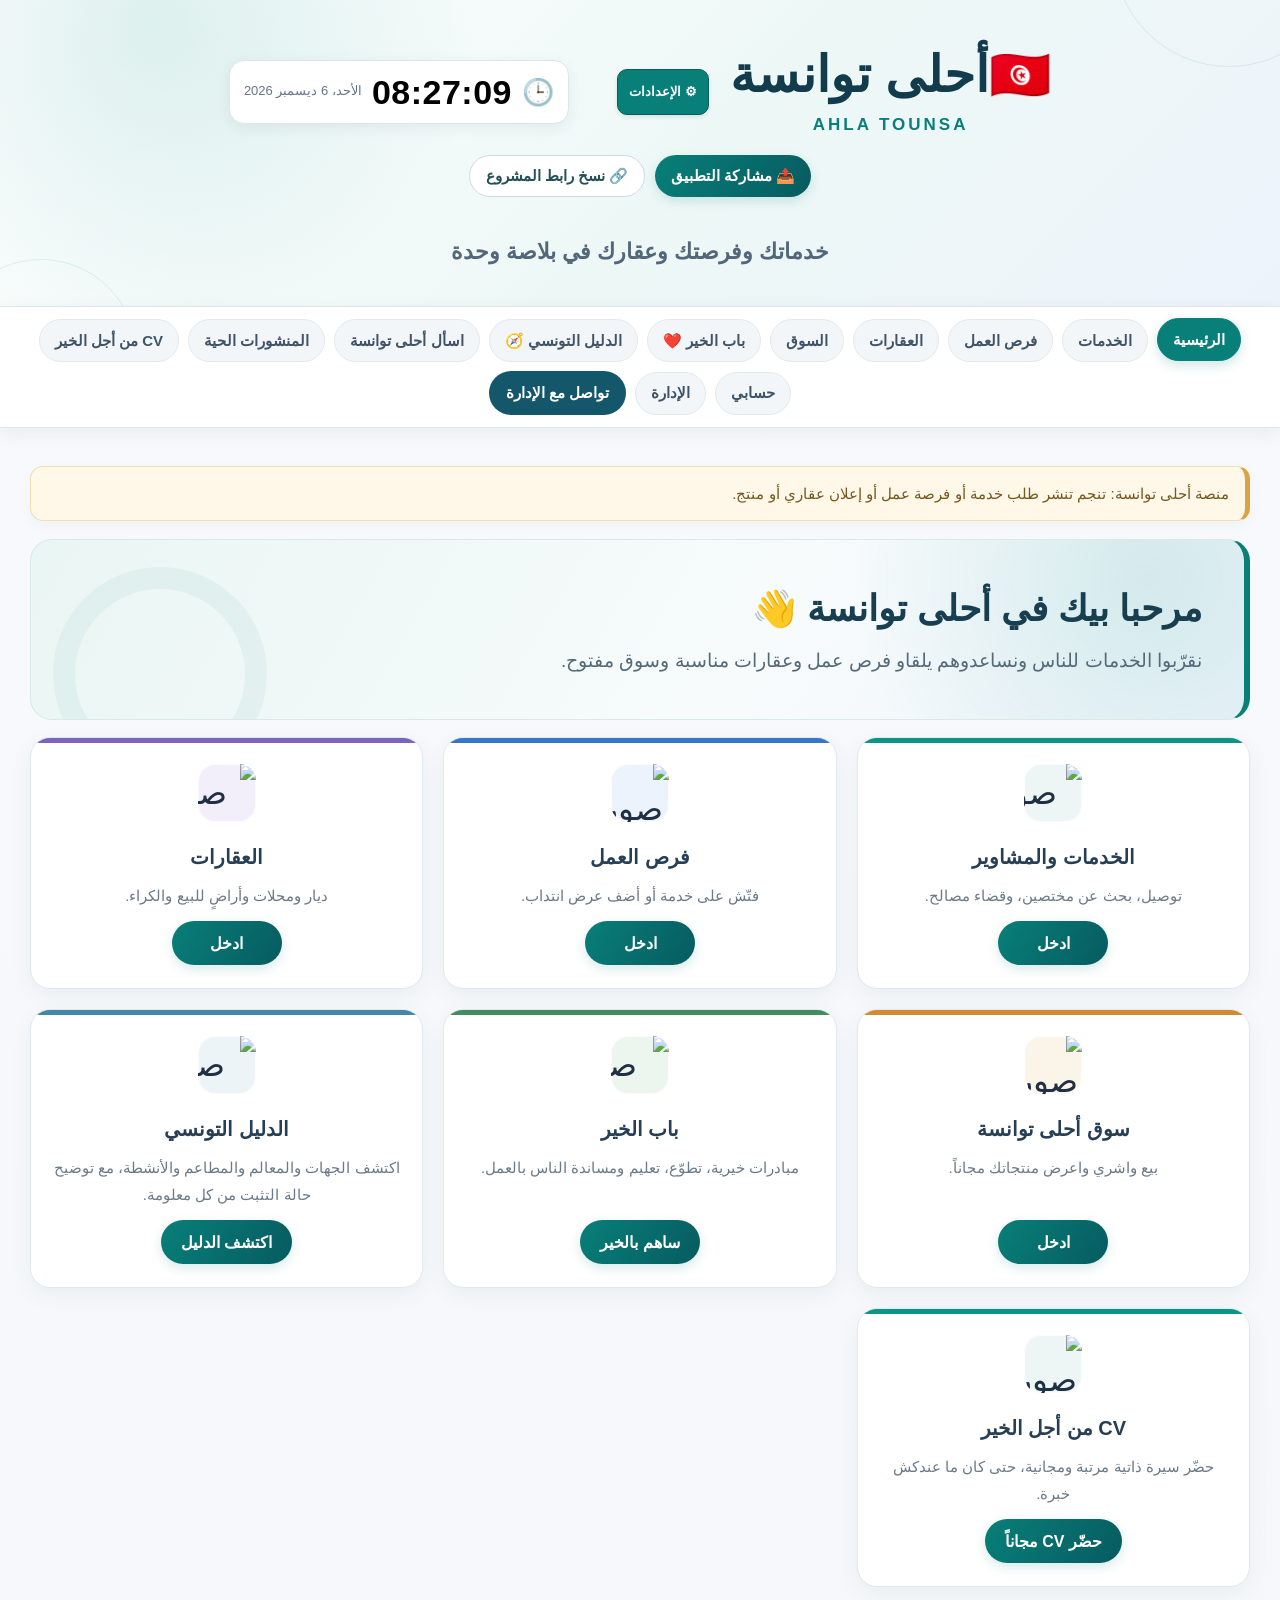
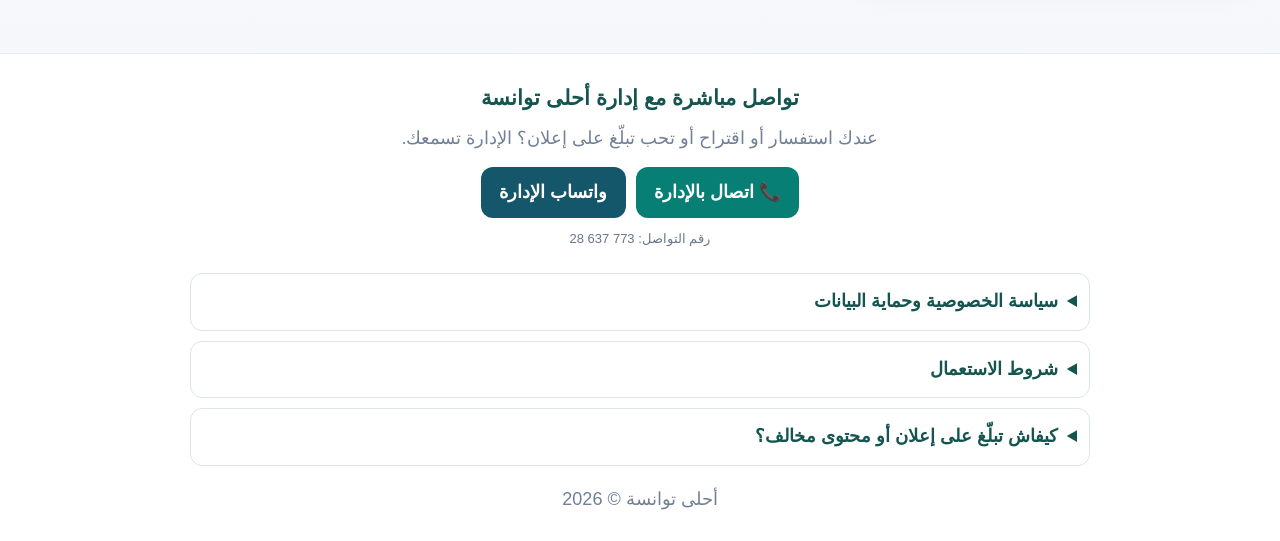
==== commit 0c73b135: "Prevent duplicate site-presence heartbeat intervals" ====
--- a/index.html
+++ b/index.html
@@ -2039,6 +2039,7 @@
 let sitePresenceStarted=false;
 let sitePresenceStarting=false;
 let sitePresenceRetryTimer=null;
+let sitePresenceHeartbeatTimer=null;
 function getSitePresenceSessionId(){
  try{
   let token=sessionStorage.getItem("ahla-site-presence-session");
@@ -2063,6 +2064,7 @@
    if(adminError)throw adminError;
    if(ownerError)throw ownerError;
    if(isAdmin===true||isOwner===true){
+    if(sitePresenceHeartbeatTimer){window.clearInterval(sitePresenceHeartbeatTimer);sitePresenceHeartbeatTimer=null;}
     sitePresenceStarted=true;
     return;
    }
@@ -2076,7 +2078,7 @@
    }).catch(error=>console.warn("Temporary site presence:",error));
   };
   heartbeat();
-  window.setInterval(heartbeat,45000);
+  if(!sitePresenceHeartbeatTimer)sitePresenceHeartbeatTimer=window.setInterval(heartbeat,45000);
   sitePresenceStarted=true;
  }catch(error){
   console.warn("Temporary site presence authorization:",error);
@@ -2122,6 +2124,7 @@
  }
  if(event==="SIGNED_OUT"){
   sitePresenceStarted=false;
+  if(sitePresenceHeartbeatTimer){window.clearInterval(sitePresenceHeartbeatTimer);sitePresenceHeartbeatTimer=null;}
   if(sitePresenceRetryTimer){window.clearTimeout(sitePresenceRetryTimer);sitePresenceRetryTimer=null;}
   window.setTimeout(startSitePresence,0);
  }
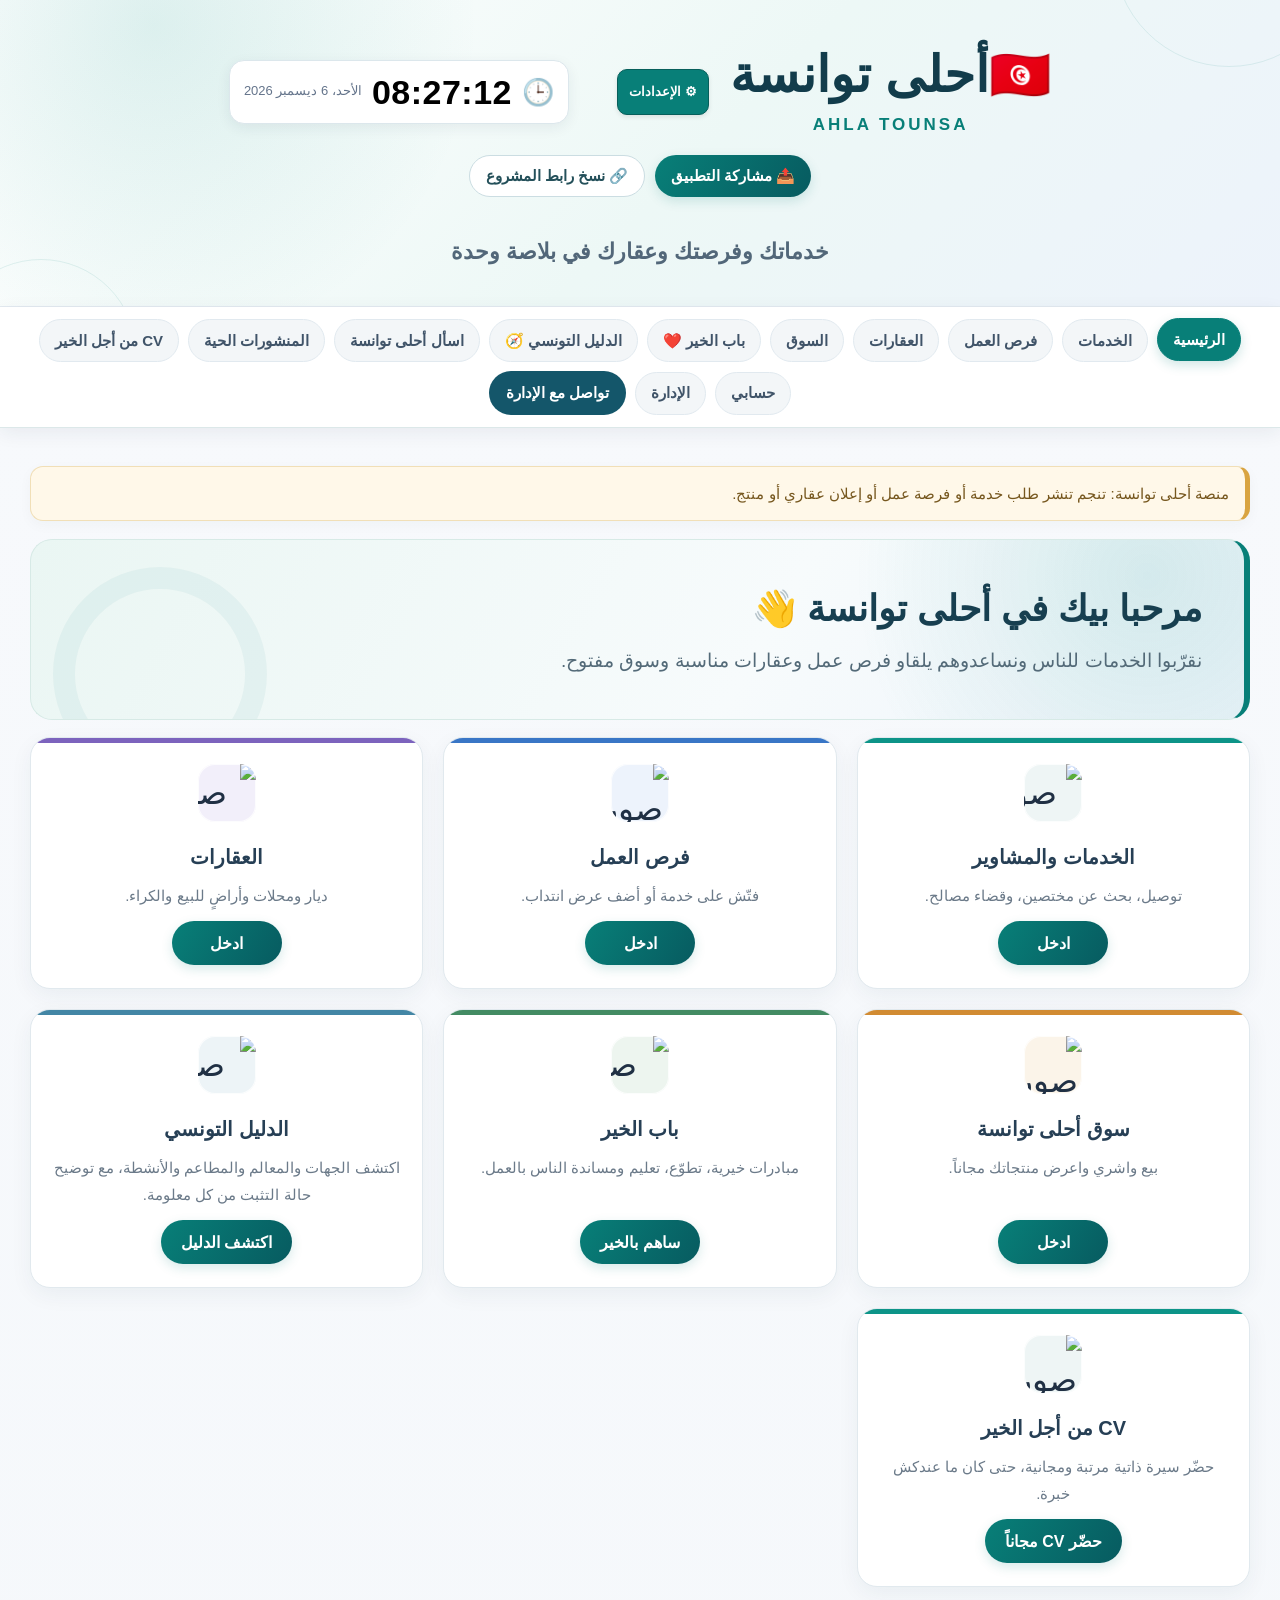
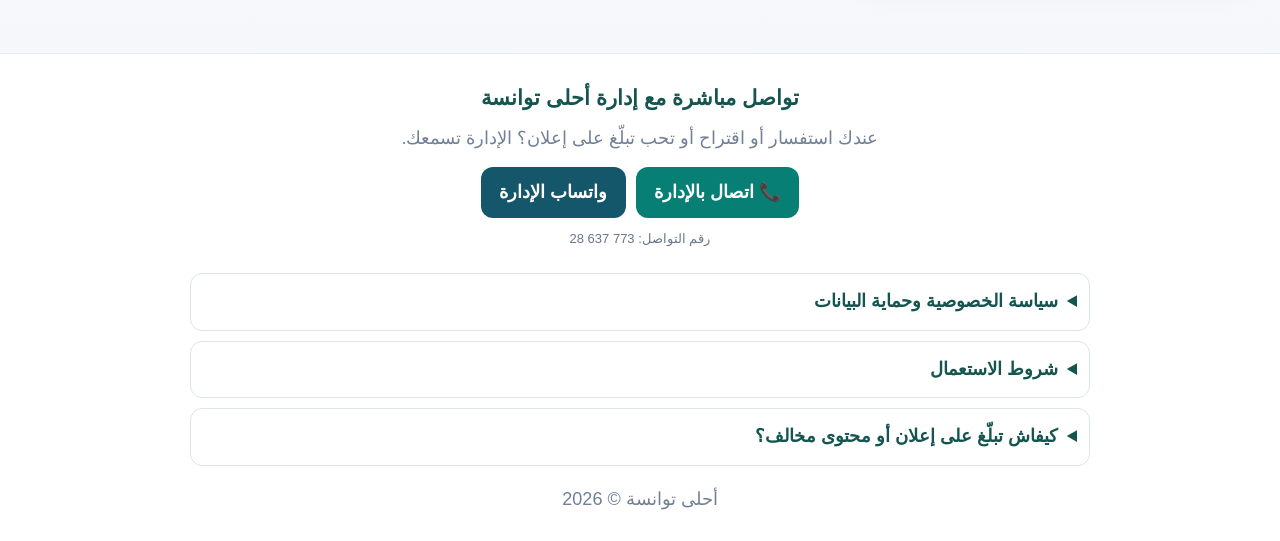
==== commit ea4b2976: "Retry public listings when Supabase client becomes ready" ====
--- a/index.html
+++ b/index.html
@@ -1777,6 +1777,7 @@
 const SUPABASE_URL="https://djzapiwxxuligpdbskfm.supabase.co";
 const SUPABASE_KEY="sb_publishable_IO1BB--ciapq2gJBjYxr3g_Yv4um_9n";
 let db=null;
+let publicDataReadyRefreshDone=false;
 
 function el(id){return document.getElementById(id)}
 function val(id){const node=el(id);return node ? node.value.trim() : ""}
@@ -2022,24 +2023,14 @@
   }).catch(error=>console.warn("Admin signup notification:",error));
  },0);
 }
-// Keep page views that happen before the Supabase SDK/client is ready.
-// They are flushed once connect() creates the client, so the first page is not lost.
-let pendingSitePageViews=[];
 function recordSitePageView(pageId){
- if(!pageId||pageId==="admin"||pageId==="reset-password")return;
+ if(!db||!pageId||pageId==="admin"||pageId==="reset-password")return;
  const allowed=["home","services","jobs","realty","market","good","guide","cv","ask","saved","account"];
  if(!allowed.includes(pageId))return;
- if(!db){
-  if(pendingSitePageViews.length<20)pendingSitePageViews.push(pageId);
-  return;
- }
  db.rpc("record_site_page_view",{p_page_key:pageId}).then(({error})=>{if(error)console.warn("Aggregate page analytics:",error.message);}).catch(error=>console.warn("Aggregate page analytics:",error));
 }
 
 let sitePresenceStarted=false;
-let sitePresenceStarting=false;
-let sitePresenceRetryTimer=null;
-let sitePresenceHeartbeatTimer=null;
 function getSitePresenceSessionId(){
  try{
   let token=sessionStorage.getItem("ahla-site-presence-session");
@@ -2051,8 +2042,8 @@
  }catch(error){return "";}
 }
 async function startSitePresence(){
- if(!db||sitePresenceStarted||sitePresenceStarting)return;
- sitePresenceStarting=true;
+ if(!db||sitePresenceStarted)return;
+ sitePresenceStarted=true;
  try{
   const {data:sessionData,error:sessionError}=await db.auth.getSession();
   if(sessionError)throw sessionError;
@@ -2063,35 +2054,22 @@
    ]);
    if(adminError)throw adminError;
    if(ownerError)throw ownerError;
-   if(isAdmin===true||isOwner===true){
-    if(sitePresenceHeartbeatTimer){window.clearInterval(sitePresenceHeartbeatTimer);sitePresenceHeartbeatTimer=null;}
-    sitePresenceStarted=true;
-    return;
-   }
+   if(isAdmin===true||isOwner===true)return;
   }
-  const token=getSitePresenceSessionId();
-  if(!token)throw new Error("A temporary presence token could not be created.");
-  const heartbeat=()=>{
-   if(!db)return;
-   db.rpc("heartbeat_site_presence",{p_session_id:token}).then(({error})=>{
-    if(error)console.warn("Temporary site presence:",error.message);
-   }).catch(error=>console.warn("Temporary site presence:",error));
-  };
-  heartbeat();
-  if(!sitePresenceHeartbeatTimer)sitePresenceHeartbeatTimer=window.setInterval(heartbeat,45000);
-  sitePresenceStarted=true;
  }catch(error){
   console.warn("Temporary site presence authorization:",error);
-  // A transient session/network failure must not permanently disable presence.
-  if(!sitePresenceRetryTimer){
-   sitePresenceRetryTimer=window.setTimeout(()=>{
-    sitePresenceRetryTimer=null;
-    startSitePresence();
-   },15000);
-  }
- }finally{
-  sitePresenceStarting=false;
+  return;
  }
+ const token=getSitePresenceSessionId();
+ if(!token)return;
+ const heartbeat=()=>{
+  if(!db)return;
+  db.rpc("heartbeat_site_presence",{p_session_id:token}).then(({error})=>{
+   if(error)console.warn("Temporary site presence:",error.message);
+  }).catch(error=>console.warn("Temporary site presence:",error));
+ };
+ heartbeat();
+ window.setInterval(heartbeat,45000);
 }
 if(!window.sitePresenceRefreshTimer){
  window.sitePresenceRefreshTimer=window.setInterval(()=>{
@@ -2106,27 +2084,24 @@
 db=window.supabase.createClient(SUPABASE_URL,SUPABASE_KEY);
 }
 if(db){
- // Flush navigation events queued while the Supabase SDK was still loading.
- if(pendingSitePageViews.length){
-  const queuedPageViews=pendingSitePageViews;
-  pendingSitePageViews=[];
-  queuedPageViews.forEach(pageId=>recordSitePageView(pageId));
+ startSitePresence();
+ // If a visitor opened a listings section before Supabase finished loading,
+ // retry that initial load automatically once the client becomes available.
+ const visibleListingSection=["services","jobs","realty","market"].some(id=>{
+  const section=el(id);
+  return section&&!section.classList.contains("hidden");
+ });
+ if(visibleListingSection&&!publicDataReadyRefreshDone){
+  publicDataReadyRefreshDone=true;
+  loadData();
  }
- startSitePresence();
 }
 if(db && !authListenerInstalled){
 db.auth.onAuthStateChange((event,session)=>{
  if(event==="PASSWORD_RECOVERY"){show("reset-password");}
  if(event==="SIGNED_IN"){
   notifyRecentConfirmedSignup(session);
-  window.setTimeout(startSitePresence,0);
   if(new URLSearchParams(window.location.search).get("open-admin")==="1" || (el("admin")&&!el("admin").classList.contains("hidden")))show("admin");
- }
- if(event==="SIGNED_OUT"){
-  sitePresenceStarted=false;
-  if(sitePresenceHeartbeatTimer){window.clearInterval(sitePresenceHeartbeatTimer);sitePresenceHeartbeatTimer=null;}
-  if(sitePresenceRetryTimer){window.clearTimeout(sitePresenceRetryTimer);sitePresenceRetryTimer=null;}
-  window.setTimeout(startSitePresence,0);
  }
 });
 authListenerInstalled=true;
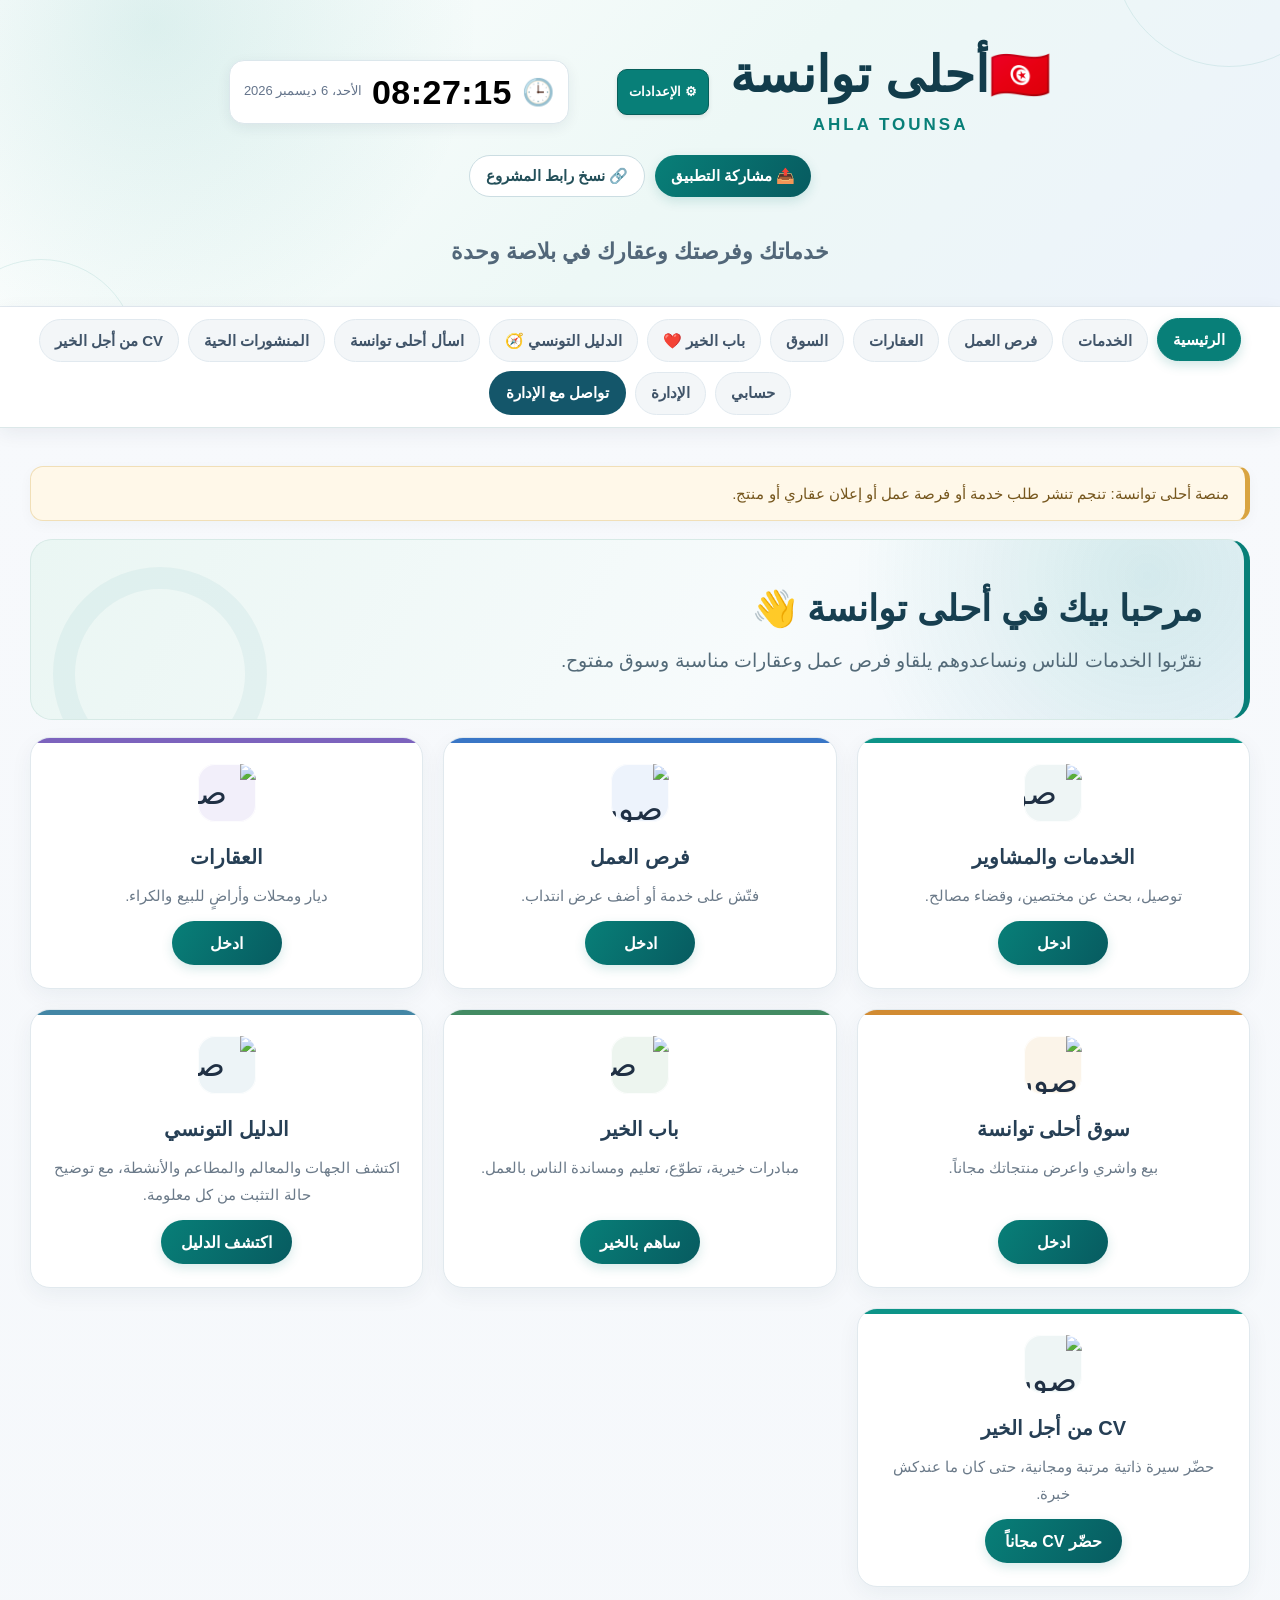
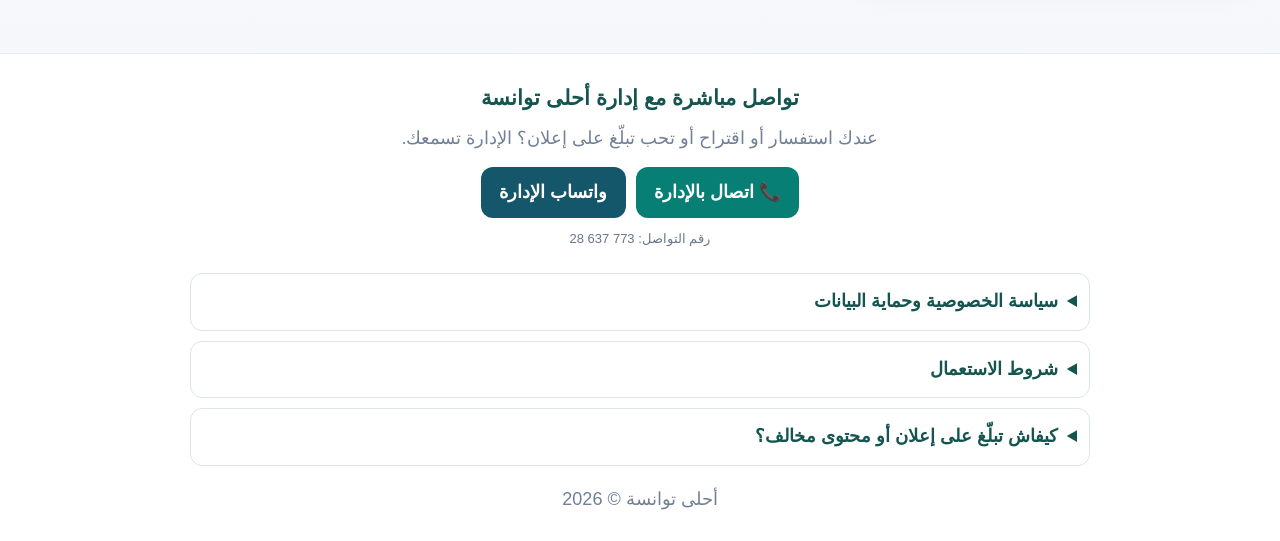
==== commit 5bd77e55: "Fix presence recheck after sign-in and sign-out" ====
--- a/index.html
+++ b/index.html
@@ -1777,7 +1777,6 @@
 const SUPABASE_URL="https://djzapiwxxuligpdbskfm.supabase.co";
 const SUPABASE_KEY="sb_publishable_IO1BB--ciapq2gJBjYxr3g_Yv4um_9n";
 let db=null;
-let publicDataReadyRefreshDone=false;
 
 function el(id){return document.getElementById(id)}
 function val(id){const node=el(id);return node ? node.value.trim() : ""}
@@ -2023,14 +2022,26 @@
   }).catch(error=>console.warn("Admin signup notification:",error));
  },0);
 }
+// Keep page views that happen before the Supabase SDK/client is ready.
+// They are flushed once connect() creates the client, so the first page is not lost.
+let pendingSitePageViews=[];
 function recordSitePageView(pageId){
- if(!db||!pageId||pageId==="admin"||pageId==="reset-password")return;
+ if(!pageId||pageId==="admin"||pageId==="reset-password")return;
  const allowed=["home","services","jobs","realty","market","good","guide","cv","ask","saved","account"];
  if(!allowed.includes(pageId))return;
+ if(!db){
+  if(pendingSitePageViews.length<20)pendingSitePageViews.push(pageId);
+  return;
+ }
  db.rpc("record_site_page_view",{p_page_key:pageId}).then(({error})=>{if(error)console.warn("Aggregate page analytics:",error.message);}).catch(error=>console.warn("Aggregate page analytics:",error));
 }
 
 let sitePresenceStarted=false;
+let sitePresenceStarting=false;
+let sitePresenceRetryTimer=null;
+let sitePresenceHeartbeatTimer=null;
+let sitePresenceGeneration=0;
+let sitePresenceRestartPending=false;
 function getSitePresenceSessionId(){
  try{
   let token=sessionStorage.getItem("ahla-site-presence-session");
@@ -2041,12 +2052,25 @@
   return token;
  }catch(error){return "";}
 }
+function restartSitePresence(){
+ sitePresenceGeneration++;
+ sitePresenceStarted=false;
+ if(sitePresenceHeartbeatTimer){window.clearInterval(sitePresenceHeartbeatTimer);sitePresenceHeartbeatTimer=null;}
+ if(sitePresenceRetryTimer){window.clearTimeout(sitePresenceRetryTimer);sitePresenceRetryTimer=null;}
+ if(sitePresenceStarting){
+  sitePresenceRestartPending=true;
+  return;
+ }
+ window.setTimeout(startSitePresence,0);
+}
 async function startSitePresence(){
- if(!db||sitePresenceStarted)return;
- sitePresenceStarted=true;
+ if(!db||sitePresenceStarted||sitePresenceStarting)return;
+ sitePresenceStarting=true;
+ const generation=sitePresenceGeneration;
  try{
   const {data:sessionData,error:sessionError}=await db.auth.getSession();
   if(sessionError)throw sessionError;
+  if(generation!==sitePresenceGeneration)return;
   if(sessionData?.session){
    const [{data:isAdmin,error:adminError},{data:isOwner,error:ownerError}]=await Promise.all([
     db.rpc("is_admin"),
@@ -2054,22 +2078,41 @@
    ]);
    if(adminError)throw adminError;
    if(ownerError)throw ownerError;
-   if(isAdmin===true||isOwner===true)return;
+   if(generation!==sitePresenceGeneration)return;
+   if(isAdmin===true||isOwner===true){
+    if(sitePresenceHeartbeatTimer){window.clearInterval(sitePresenceHeartbeatTimer);sitePresenceHeartbeatTimer=null;}
+    sitePresenceStarted=true;
+    return;
+   }
   }
+  if(generation!==sitePresenceGeneration)return;
+  const token=getSitePresenceSessionId();
+  if(!token)throw new Error("A temporary presence token could not be created.");
+  const heartbeat=()=>{
+   if(!db||generation!==sitePresenceGeneration)return;
+   db.rpc("heartbeat_site_presence",{p_session_id:token}).then(({error})=>{
+    if(error)console.warn("Temporary site presence:",error.message);
+   }).catch(error=>console.warn("Temporary site presence:",error));
+  };
+  heartbeat();
+  if(!sitePresenceHeartbeatTimer)sitePresenceHeartbeatTimer=window.setInterval(heartbeat,45000);
+  sitePresenceStarted=true;
  }catch(error){
   console.warn("Temporary site presence authorization:",error);
-  return;
- }
- const token=getSitePresenceSessionId();
- if(!token)return;
- const heartbeat=()=>{
-  if(!db)return;
-  db.rpc("heartbeat_site_presence",{p_session_id:token}).then(({error})=>{
-   if(error)console.warn("Temporary site presence:",error.message);
-  }).catch(error=>console.warn("Temporary site presence:",error));
- };
- heartbeat();
- window.setInterval(heartbeat,45000);
+  // A transient session/network failure must not permanently disable presence.
+  if(generation===sitePresenceGeneration&&!sitePresenceRetryTimer){
+   sitePresenceRetryTimer=window.setTimeout(()=>{
+    sitePresenceRetryTimer=null;
+    startSitePresence();
+   },15000);
+  }
+ }finally{
+  sitePresenceStarting=false;
+  if(sitePresenceRestartPending){
+   sitePresenceRestartPending=false;
+   window.setTimeout(startSitePresence,0);
+  }
+ } 
 }
 if(!window.sitePresenceRefreshTimer){
  window.sitePresenceRefreshTimer=window.setInterval(()=>{
@@ -2084,24 +2127,24 @@
 db=window.supabase.createClient(SUPABASE_URL,SUPABASE_KEY);
 }
 if(db){
+ // Flush navigation events queued while the Supabase SDK was still loading.
+ if(pendingSitePageViews.length){
+  const queuedPageViews=pendingSitePageViews;
+  pendingSitePageViews=[];
+  queuedPageViews.forEach(pageId=>recordSitePageView(pageId));
+ }
  startSitePresence();
- // If a visitor opened a listings section before Supabase finished loading,
- // retry that initial load automatically once the client becomes available.
- const visibleListingSection=["services","jobs","realty","market"].some(id=>{
-  const section=el(id);
-  return section&&!section.classList.contains("hidden");
- });
- if(visibleListingSection&&!publicDataReadyRefreshDone){
-  publicDataReadyRefreshDone=true;
-  loadData();
- }
 }
 if(db && !authListenerInstalled){
 db.auth.onAuthStateChange((event,session)=>{
  if(event==="PASSWORD_RECOVERY"){show("reset-password");}
  if(event==="SIGNED_IN"){
   notifyRecentConfirmedSignup(session);
+  restartSitePresence();
   if(new URLSearchParams(window.location.search).get("open-admin")==="1" || (el("admin")&&!el("admin").classList.contains("hidden")))show("admin");
+ }
+ if(event==="SIGNED_OUT"){
+  restartSitePresence();
  }
 });
 authListenerInstalled=true;
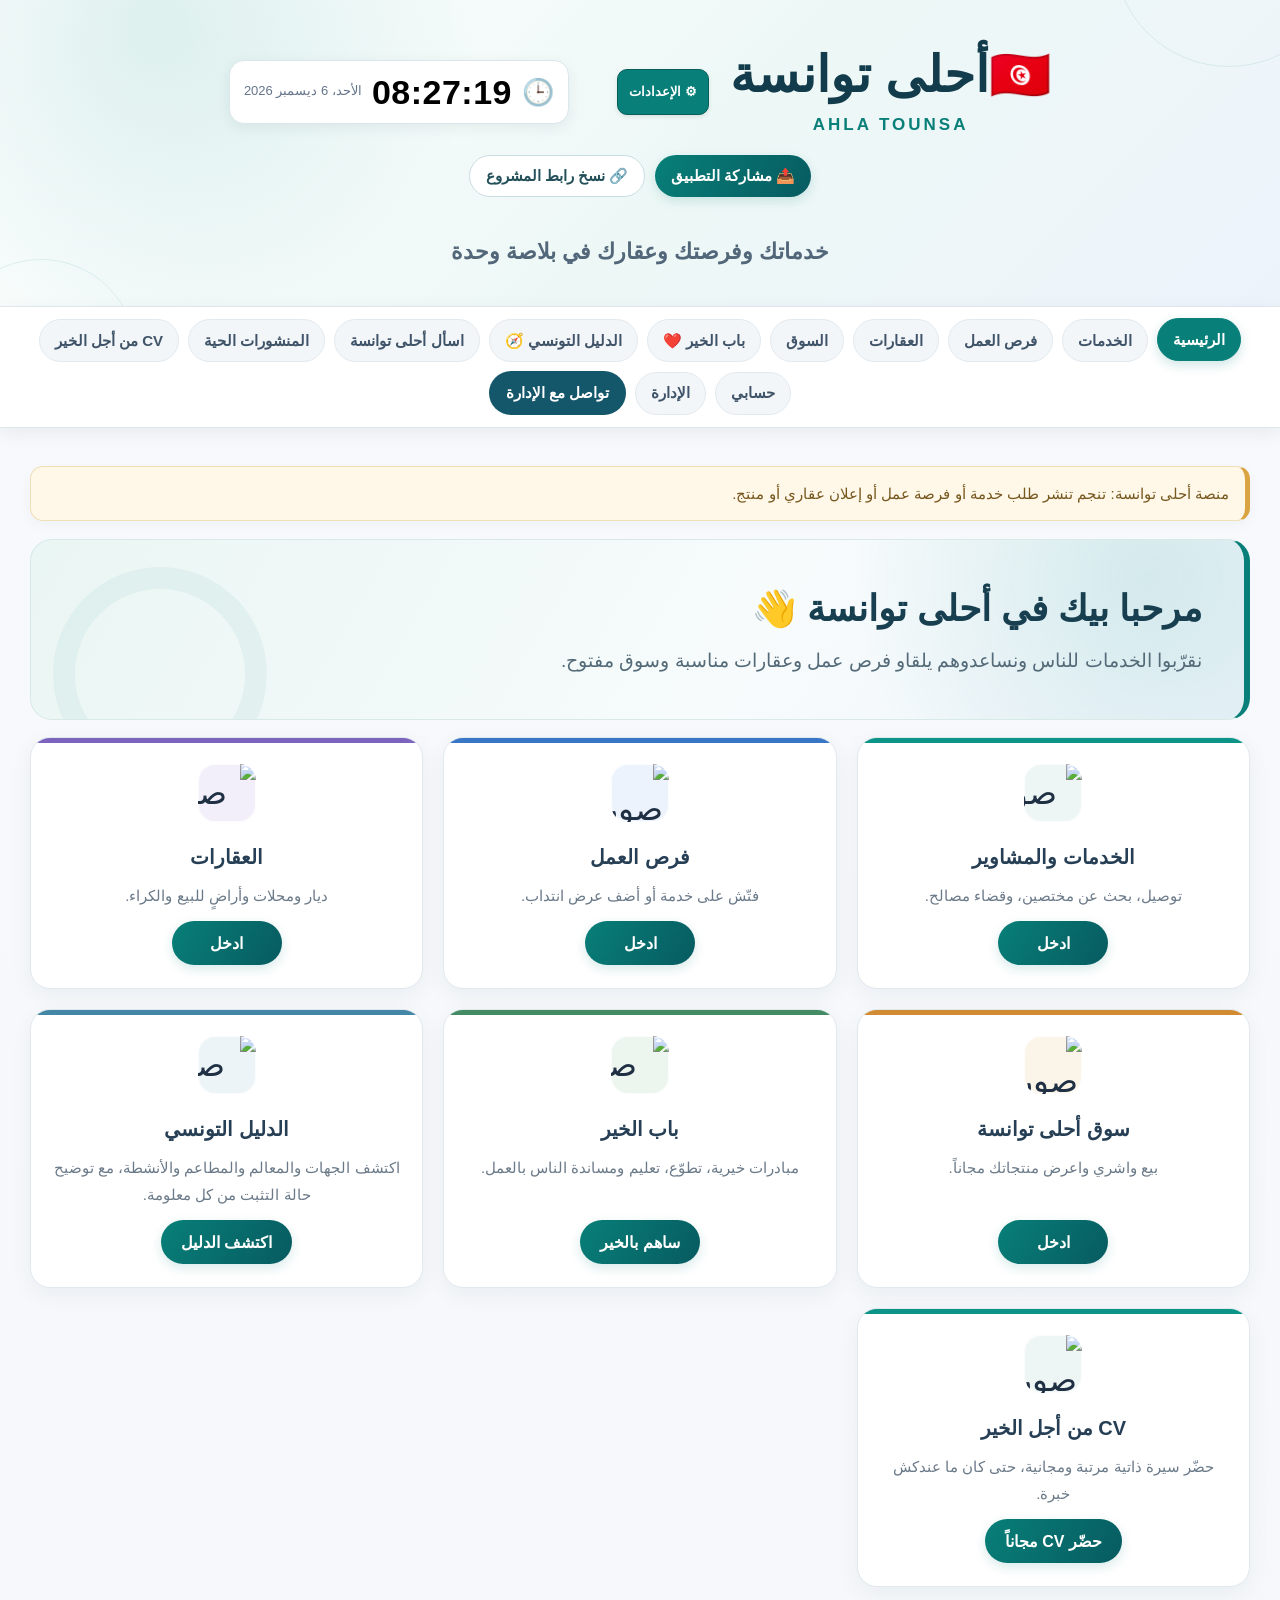
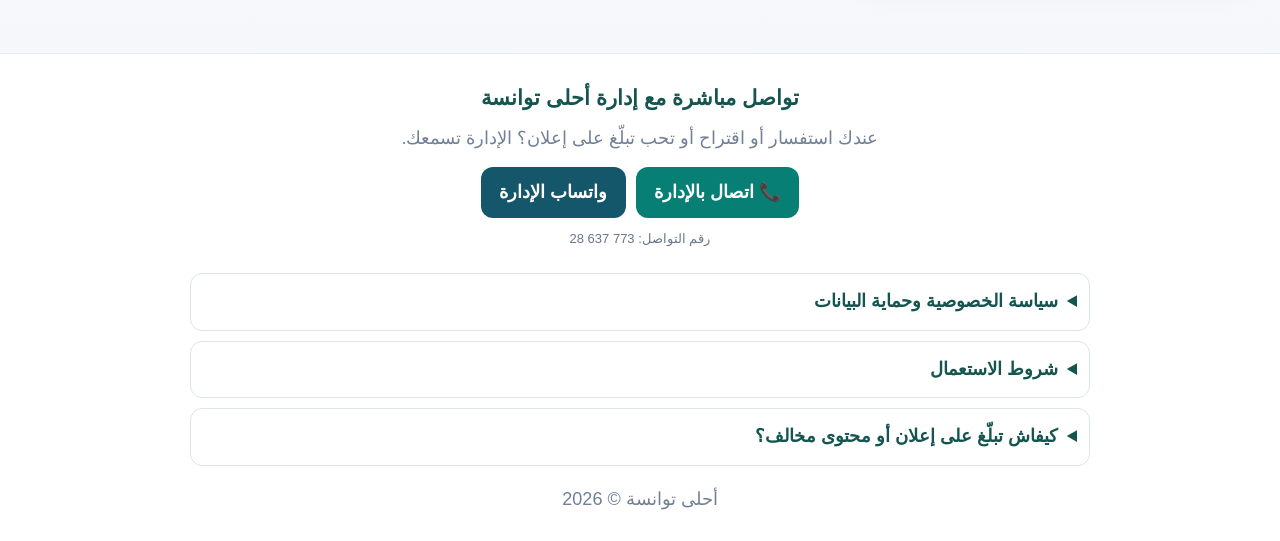
==== commit a6fab336: "Merge 748e62342434a2ae5baa32308b72d7913a37e77a into 2a815dc8bd92e809880b4d4c2a198cb937dac30f" ====
--- a/index.html
+++ b/index.html
@@ -1777,6 +1777,7 @@
 const SUPABASE_URL="https://djzapiwxxuligpdbskfm.supabase.co";
 const SUPABASE_KEY="sb_publishable_IO1BB--ciapq2gJBjYxr3g_Yv4um_9n";
 let db=null;
+let publicDataReadyRefreshDone=false;
 
 function el(id){return document.getElementById(id)}
 function val(id){const node=el(id);return node ? node.value.trim() : ""}
@@ -2022,26 +2023,14 @@
   }).catch(error=>console.warn("Admin signup notification:",error));
  },0);
 }
-// Keep page views that happen before the Supabase SDK/client is ready.
-// They are flushed once connect() creates the client, so the first page is not lost.
-let pendingSitePageViews=[];
 function recordSitePageView(pageId){
- if(!pageId||pageId==="admin"||pageId==="reset-password")return;
+ if(!db||!pageId||pageId==="admin"||pageId==="reset-password")return;
  const allowed=["home","services","jobs","realty","market","good","guide","cv","ask","saved","account"];
  if(!allowed.includes(pageId))return;
- if(!db){
-  if(pendingSitePageViews.length<20)pendingSitePageViews.push(pageId);
-  return;
- }
  db.rpc("record_site_page_view",{p_page_key:pageId}).then(({error})=>{if(error)console.warn("Aggregate page analytics:",error.message);}).catch(error=>console.warn("Aggregate page analytics:",error));
 }
 
 let sitePresenceStarted=false;
-let sitePresenceStarting=false;
-let sitePresenceRetryTimer=null;
-let sitePresenceHeartbeatTimer=null;
-let sitePresenceGeneration=0;
-let sitePresenceRestartPending=false;
 function getSitePresenceSessionId(){
  try{
   let token=sessionStorage.getItem("ahla-site-presence-session");
@@ -2052,25 +2041,12 @@
   return token;
  }catch(error){return "";}
 }
-function restartSitePresence(){
- sitePresenceGeneration++;
- sitePresenceStarted=false;
- if(sitePresenceHeartbeatTimer){window.clearInterval(sitePresenceHeartbeatTimer);sitePresenceHeartbeatTimer=null;}
- if(sitePresenceRetryTimer){window.clearTimeout(sitePresenceRetryTimer);sitePresenceRetryTimer=null;}
- if(sitePresenceStarting){
-  sitePresenceRestartPending=true;
-  return;
- }
- window.setTimeout(startSitePresence,0);
-}
 async function startSitePresence(){
- if(!db||sitePresenceStarted||sitePresenceStarting)return;
- sitePresenceStarting=true;
- const generation=sitePresenceGeneration;
+ if(!db||sitePresenceStarted)return;
+ sitePresenceStarted=true;
  try{
   const {data:sessionData,error:sessionError}=await db.auth.getSession();
   if(sessionError)throw sessionError;
-  if(generation!==sitePresenceGeneration)return;
   if(sessionData?.session){
    const [{data:isAdmin,error:adminError},{data:isOwner,error:ownerError}]=await Promise.all([
     db.rpc("is_admin"),
@@ -2078,41 +2054,22 @@
    ]);
    if(adminError)throw adminError;
    if(ownerError)throw ownerError;
-   if(generation!==sitePresenceGeneration)return;
-   if(isAdmin===true||isOwner===true){
-    if(sitePresenceHeartbeatTimer){window.clearInterval(sitePresenceHeartbeatTimer);sitePresenceHeartbeatTimer=null;}
-    sitePresenceStarted=true;
-    return;
-   }
+   if(isAdmin===true||isOwner===true)return;
   }
-  if(generation!==sitePresenceGeneration)return;
-  const token=getSitePresenceSessionId();
-  if(!token)throw new Error("A temporary presence token could not be created.");
-  const heartbeat=()=>{
-   if(!db||generation!==sitePresenceGeneration)return;
-   db.rpc("heartbeat_site_presence",{p_session_id:token}).then(({error})=>{
-    if(error)console.warn("Temporary site presence:",error.message);
-   }).catch(error=>console.warn("Temporary site presence:",error));
-  };
-  heartbeat();
-  if(!sitePresenceHeartbeatTimer)sitePresenceHeartbeatTimer=window.setInterval(heartbeat,45000);
-  sitePresenceStarted=true;
  }catch(error){
   console.warn("Temporary site presence authorization:",error);
-  // A transient session/network failure must not permanently disable presence.
-  if(generation===sitePresenceGeneration&&!sitePresenceRetryTimer){
-   sitePresenceRetryTimer=window.setTimeout(()=>{
-    sitePresenceRetryTimer=null;
-    startSitePresence();
-   },15000);
-  }
- }finally{
-  sitePresenceStarting=false;
-  if(sitePresenceRestartPending){
-   sitePresenceRestartPending=false;
-   window.setTimeout(startSitePresence,0);
-  }
- } 
+  return;
+ }
+ const token=getSitePresenceSessionId();
+ if(!token)return;
+ const heartbeat=()=>{
+  if(!db)return;
+  db.rpc("heartbeat_site_presence",{p_session_id:token}).then(({error})=>{
+   if(error)console.warn("Temporary site presence:",error.message);
+  }).catch(error=>console.warn("Temporary site presence:",error));
+ };
+ heartbeat();
+ window.setInterval(heartbeat,45000);
 }
 if(!window.sitePresenceRefreshTimer){
  window.sitePresenceRefreshTimer=window.setInterval(()=>{
@@ -2127,24 +2084,24 @@
 db=window.supabase.createClient(SUPABASE_URL,SUPABASE_KEY);
 }
 if(db){
- // Flush navigation events queued while the Supabase SDK was still loading.
- if(pendingSitePageViews.length){
-  const queuedPageViews=pendingSitePageViews;
-  pendingSitePageViews=[];
-  queuedPageViews.forEach(pageId=>recordSitePageView(pageId));
+ startSitePresence();
+ // If a visitor opened a listings section before Supabase finished loading,
+ // retry that initial load automatically once the client becomes available.
+ const visibleListingSection=["services","jobs","realty","market"].some(id=>{
+  const section=el(id);
+  return section&&!section.classList.contains("hidden");
+ });
+ if(visibleListingSection&&!publicDataReadyRefreshDone){
+  publicDataReadyRefreshDone=true;
+  loadData();
  }
- startSitePresence();
 }
 if(db && !authListenerInstalled){
 db.auth.onAuthStateChange((event,session)=>{
  if(event==="PASSWORD_RECOVERY"){show("reset-password");}
  if(event==="SIGNED_IN"){
   notifyRecentConfirmedSignup(session);
-  restartSitePresence();
   if(new URLSearchParams(window.location.search).get("open-admin")==="1" || (el("admin")&&!el("admin").classList.contains("hidden")))show("admin");
- }
- if(event==="SIGNED_OUT"){
-  restartSitePresence();
  }
 });
 authListenerInstalled=true;
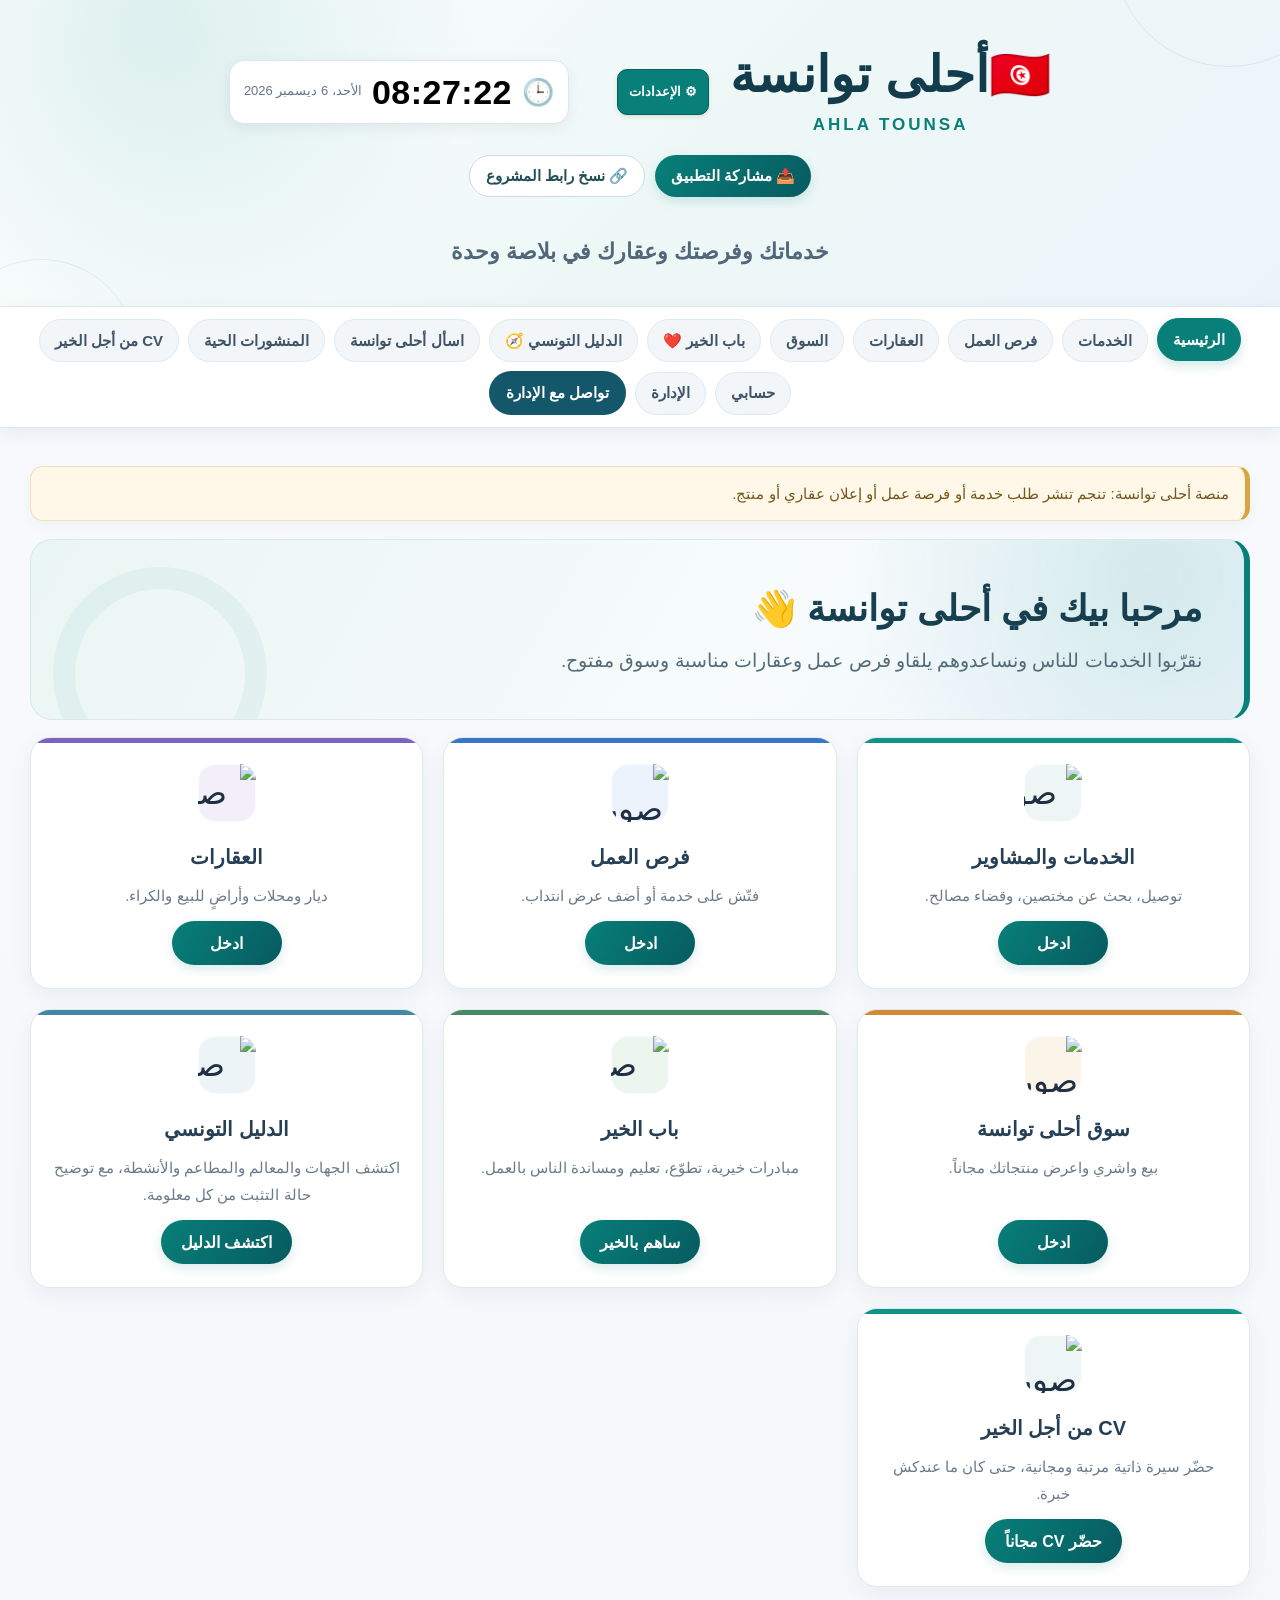
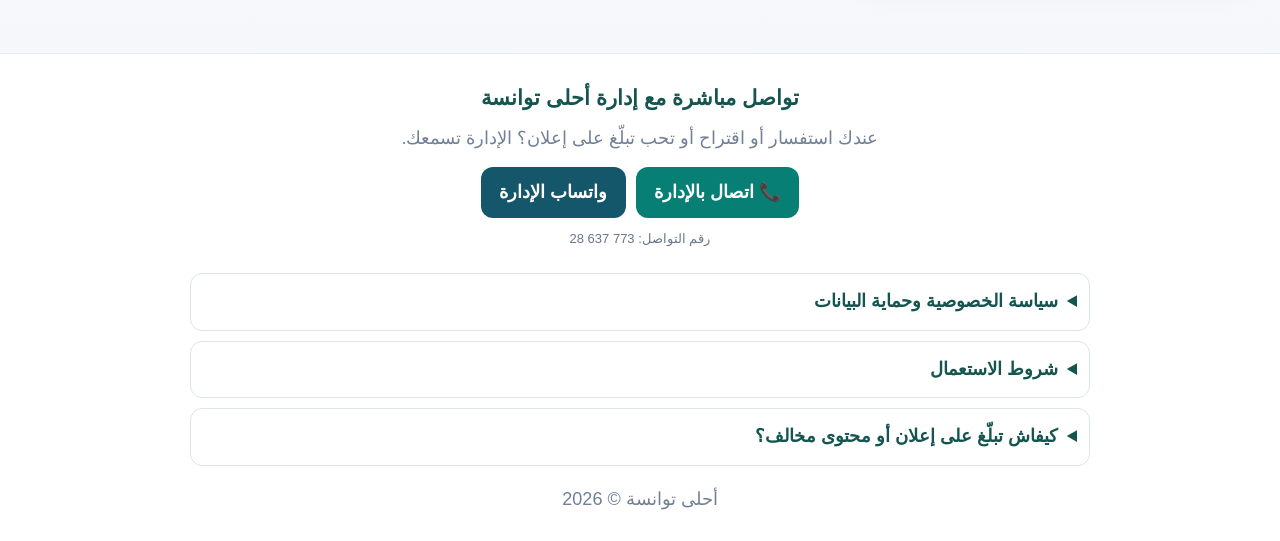
==== commit c4e8626c: "Integrate analytics lifecycle and public listing startup retries" ====
--- a/index.html
+++ b/index.html
@@ -2023,14 +2023,26 @@
   }).catch(error=>console.warn("Admin signup notification:",error));
  },0);
 }
+// Keep page views that happen before the Supabase SDK/client is ready.
+// They are flushed once connect() creates the client, so the first page is not lost.
+let pendingSitePageViews=[];
 function recordSitePageView(pageId){
- if(!db||!pageId||pageId==="admin"||pageId==="reset-password")return;
+ if(!pageId||pageId==="admin"||pageId==="reset-password")return;
  const allowed=["home","services","jobs","realty","market","good","guide","cv","ask","saved","account"];
  if(!allowed.includes(pageId))return;
+ if(!db){
+  if(pendingSitePageViews.length<20)pendingSitePageViews.push(pageId);
+  return;
+ }
  db.rpc("record_site_page_view",{p_page_key:pageId}).then(({error})=>{if(error)console.warn("Aggregate page analytics:",error.message);}).catch(error=>console.warn("Aggregate page analytics:",error));
 }
 
 let sitePresenceStarted=false;
+let sitePresenceStarting=false;
+let sitePresenceRetryTimer=null;
+let sitePresenceHeartbeatTimer=null;
+let sitePresenceGeneration=0;
+let sitePresenceRestartPending=false;
 function getSitePresenceSessionId(){
  try{
   let token=sessionStorage.getItem("ahla-site-presence-session");
@@ -2041,12 +2053,25 @@
   return token;
  }catch(error){return "";}
 }
+function restartSitePresence(){
+ sitePresenceGeneration++;
+ sitePresenceStarted=false;
+ if(sitePresenceHeartbeatTimer){window.clearInterval(sitePresenceHeartbeatTimer);sitePresenceHeartbeatTimer=null;}
+ if(sitePresenceRetryTimer){window.clearTimeout(sitePresenceRetryTimer);sitePresenceRetryTimer=null;}
+ if(sitePresenceStarting){
+  sitePresenceRestartPending=true;
+  return;
+ }
+ window.setTimeout(startSitePresence,0);
+}
 async function startSitePresence(){
- if(!db||sitePresenceStarted)return;
- sitePresenceStarted=true;
+ if(!db||sitePresenceStarted||sitePresenceStarting)return;
+ sitePresenceStarting=true;
+ const generation=sitePresenceGeneration;
  try{
   const {data:sessionData,error:sessionError}=await db.auth.getSession();
   if(sessionError)throw sessionError;
+  if(generation!==sitePresenceGeneration)return;
   if(sessionData?.session){
    const [{data:isAdmin,error:adminError},{data:isOwner,error:ownerError}]=await Promise.all([
     db.rpc("is_admin"),
@@ -2054,22 +2079,41 @@
    ]);
    if(adminError)throw adminError;
    if(ownerError)throw ownerError;
-   if(isAdmin===true||isOwner===true)return;
+   if(generation!==sitePresenceGeneration)return;
+   if(isAdmin===true||isOwner===true){
+    if(sitePresenceHeartbeatTimer){window.clearInterval(sitePresenceHeartbeatTimer);sitePresenceHeartbeatTimer=null;}
+    sitePresenceStarted=true;
+    return;
+   }
   }
+  if(generation!==sitePresenceGeneration)return;
+  const token=getSitePresenceSessionId();
+  if(!token)throw new Error("A temporary presence token could not be created.");
+  const heartbeat=()=>{
+   if(!db||generation!==sitePresenceGeneration)return;
+   db.rpc("heartbeat_site_presence",{p_session_id:token}).then(({error})=>{
+    if(error)console.warn("Temporary site presence:",error.message);
+   }).catch(error=>console.warn("Temporary site presence:",error));
+  };
+  heartbeat();
+  if(!sitePresenceHeartbeatTimer)sitePresenceHeartbeatTimer=window.setInterval(heartbeat,45000);
+  sitePresenceStarted=true;
  }catch(error){
   console.warn("Temporary site presence authorization:",error);
-  return;
- }
- const token=getSitePresenceSessionId();
- if(!token)return;
- const heartbeat=()=>{
-  if(!db)return;
-  db.rpc("heartbeat_site_presence",{p_session_id:token}).then(({error})=>{
-   if(error)console.warn("Temporary site presence:",error.message);
-  }).catch(error=>console.warn("Temporary site presence:",error));
- };
- heartbeat();
- window.setInterval(heartbeat,45000);
+  // A transient session/network failure must not permanently disable presence.
+  if(generation===sitePresenceGeneration&&!sitePresenceRetryTimer){
+   sitePresenceRetryTimer=window.setTimeout(()=>{
+    sitePresenceRetryTimer=null;
+    startSitePresence();
+   },15000);
+  }
+ }finally{
+  sitePresenceStarting=false;
+  if(sitePresenceRestartPending){
+   sitePresenceRestartPending=false;
+   window.setTimeout(startSitePresence,0);
+  }
+ } 
 }
 if(!window.sitePresenceRefreshTimer){
  window.sitePresenceRefreshTimer=window.setInterval(()=>{
@@ -2084,9 +2128,15 @@
 db=window.supabase.createClient(SUPABASE_URL,SUPABASE_KEY);
 }
 if(db){
+ // Flush navigation events queued while the Supabase SDK was still loading.
+ if(pendingSitePageViews.length){
+  const queuedPageViews=pendingSitePageViews;
+  pendingSitePageViews=[];
+  queuedPageViews.forEach(pageId=>recordSitePageView(pageId));
+ }
  startSitePresence();
- // If a visitor opened a listings section before Supabase finished loading,
- // retry that initial load automatically once the client becomes available.
+ // Retry the initial listing load if the visitor opened a listing before the
+ // Supabase client became available. Run once to avoid duplicate requests.
  const visibleListingSection=["services","jobs","realty","market"].some(id=>{
   const section=el(id);
   return section&&!section.classList.contains("hidden");
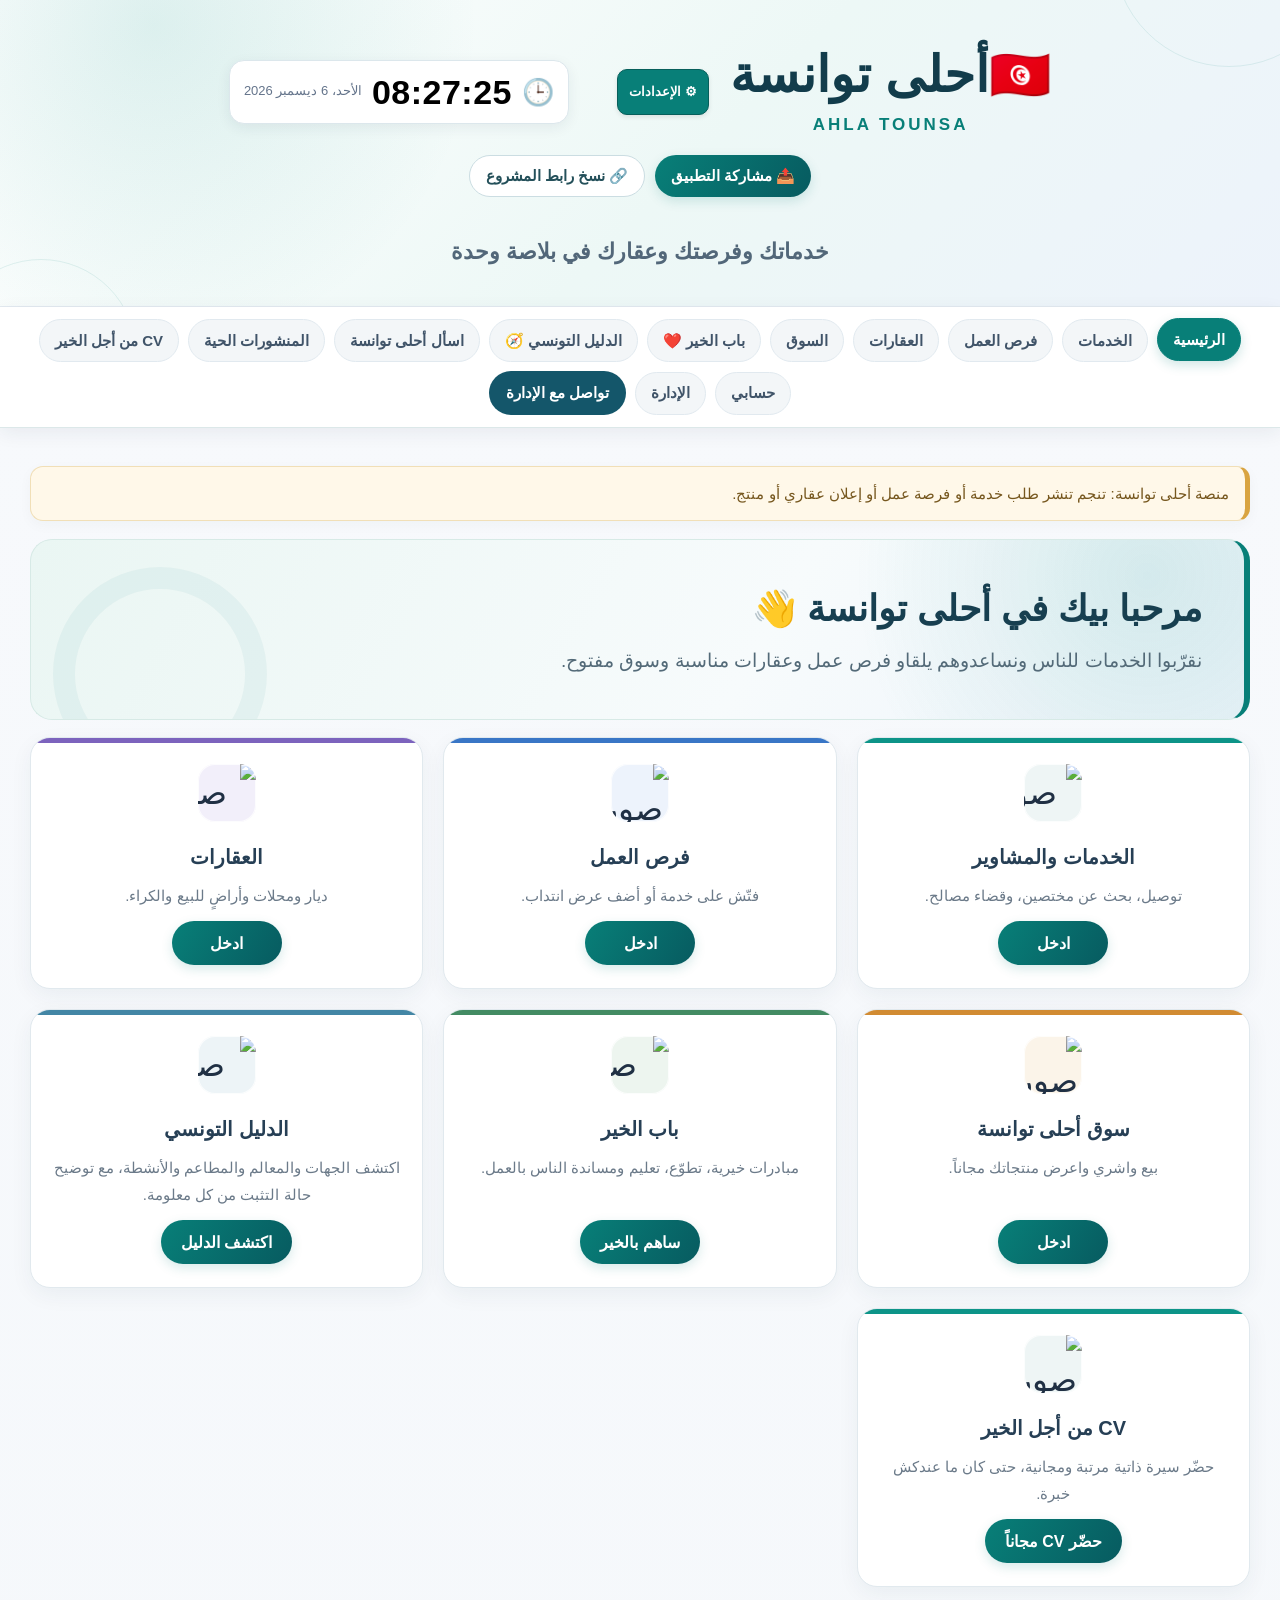
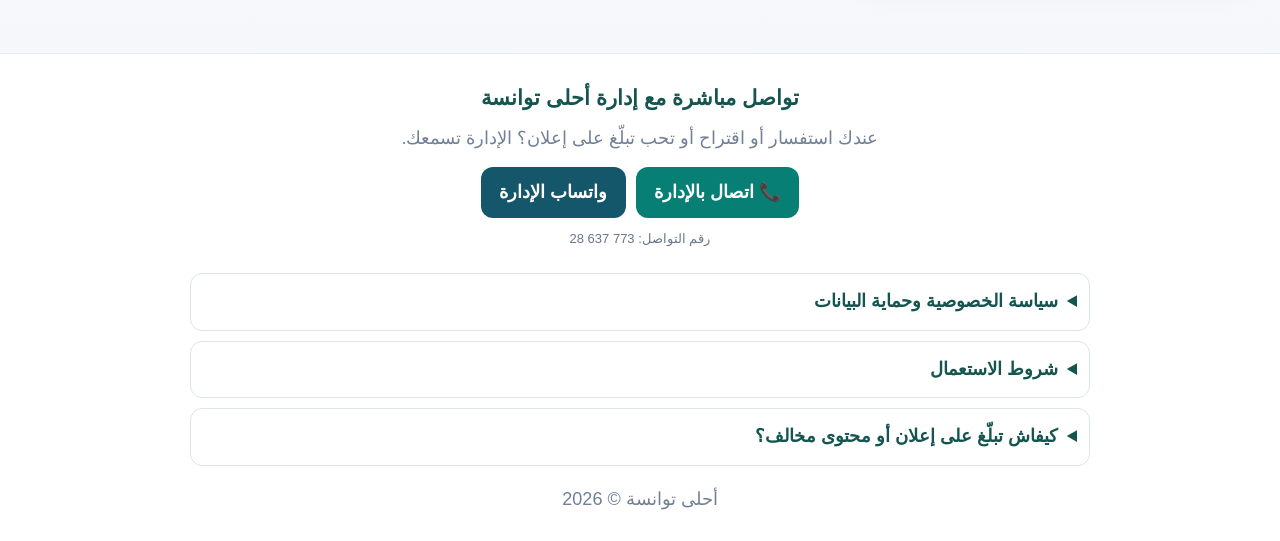
==== commit d2ad39b3: "Restart site presence after authentication changes" ====
--- a/index.html
+++ b/index.html
@@ -2151,7 +2151,11 @@
  if(event==="PASSWORD_RECOVERY"){show("reset-password");}
  if(event==="SIGNED_IN"){
   notifyRecentConfirmedSignup(session);
+  restartSitePresence();
   if(new URLSearchParams(window.location.search).get("open-admin")==="1" || (el("admin")&&!el("admin").classList.contains("hidden")))show("admin");
+ }
+ if(event==="SIGNED_OUT"){
+  restartSitePresence();
  }
 });
 authListenerInstalled=true;
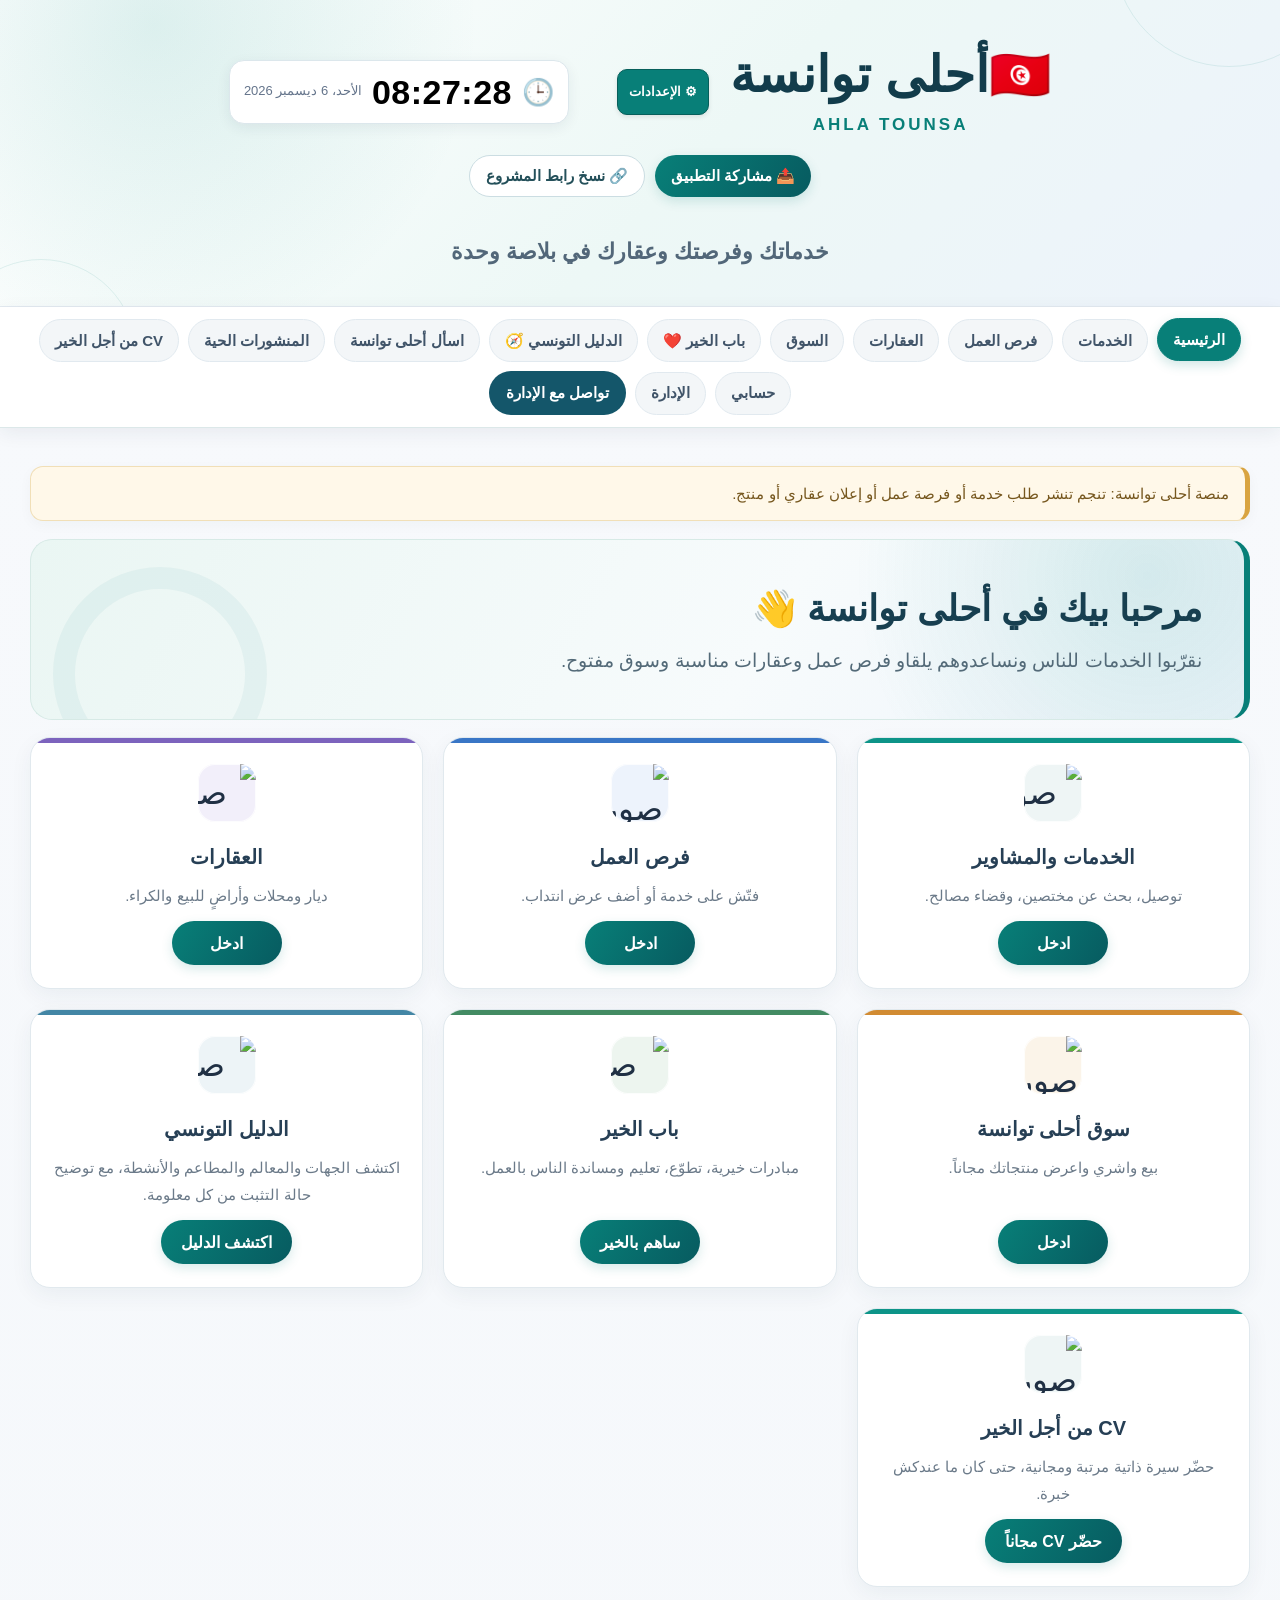
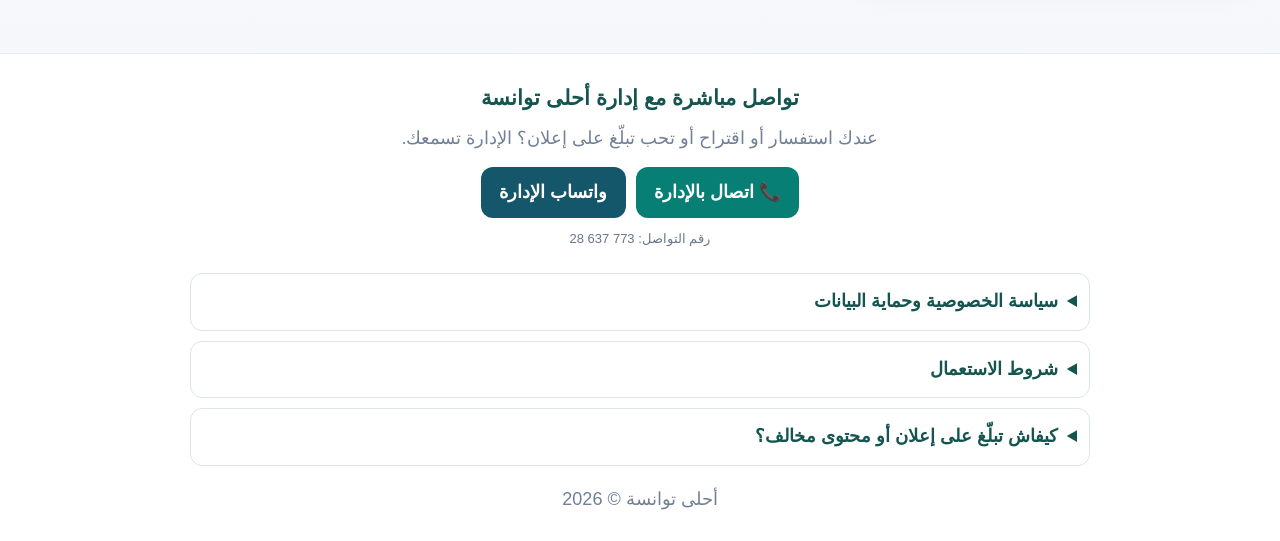
==== commit be4585ce: "Merge c6491e0c33e5db062f77ceb55a26afdc1548bbaf into 2a815dc8bd92e809880b4d4c2a198cb937dac30f" ====
--- a/index.html
+++ b/index.html
@@ -1777,7 +1777,6 @@
 const SUPABASE_URL="https://djzapiwxxuligpdbskfm.supabase.co";
 const SUPABASE_KEY="sb_publishable_IO1BB--ciapq2gJBjYxr3g_Yv4um_9n";
 let db=null;
-let publicDataReadyRefreshDone=false;
 
 function el(id){return document.getElementById(id)}
 function val(id){const node=el(id);return node ? node.value.trim() : ""}
@@ -2023,26 +2022,14 @@
   }).catch(error=>console.warn("Admin signup notification:",error));
  },0);
 }
-// Keep page views that happen before the Supabase SDK/client is ready.
-// They are flushed once connect() creates the client, so the first page is not lost.
-let pendingSitePageViews=[];
 function recordSitePageView(pageId){
- if(!pageId||pageId==="admin"||pageId==="reset-password")return;
+ if(!db||!pageId||pageId==="admin"||pageId==="reset-password")return;
  const allowed=["home","services","jobs","realty","market","good","guide","cv","ask","saved","account"];
  if(!allowed.includes(pageId))return;
- if(!db){
-  if(pendingSitePageViews.length<20)pendingSitePageViews.push(pageId);
-  return;
- }
  db.rpc("record_site_page_view",{p_page_key:pageId}).then(({error})=>{if(error)console.warn("Aggregate page analytics:",error.message);}).catch(error=>console.warn("Aggregate page analytics:",error));
 }
 
 let sitePresenceStarted=false;
-let sitePresenceStarting=false;
-let sitePresenceRetryTimer=null;
-let sitePresenceHeartbeatTimer=null;
-let sitePresenceGeneration=0;
-let sitePresenceRestartPending=false;
 function getSitePresenceSessionId(){
  try{
   let token=sessionStorage.getItem("ahla-site-presence-session");
@@ -2053,25 +2040,12 @@
   return token;
  }catch(error){return "";}
 }
-function restartSitePresence(){
- sitePresenceGeneration++;
- sitePresenceStarted=false;
- if(sitePresenceHeartbeatTimer){window.clearInterval(sitePresenceHeartbeatTimer);sitePresenceHeartbeatTimer=null;}
- if(sitePresenceRetryTimer){window.clearTimeout(sitePresenceRetryTimer);sitePresenceRetryTimer=null;}
- if(sitePresenceStarting){
-  sitePresenceRestartPending=true;
-  return;
- }
- window.setTimeout(startSitePresence,0);
-}
 async function startSitePresence(){
- if(!db||sitePresenceStarted||sitePresenceStarting)return;
- sitePresenceStarting=true;
- const generation=sitePresenceGeneration;
+ if(!db||sitePresenceStarted)return;
+ sitePresenceStarted=true;
  try{
   const {data:sessionData,error:sessionError}=await db.auth.getSession();
   if(sessionError)throw sessionError;
-  if(generation!==sitePresenceGeneration)return;
   if(sessionData?.session){
    const [{data:isAdmin,error:adminError},{data:isOwner,error:ownerError}]=await Promise.all([
     db.rpc("is_admin"),
@@ -2079,41 +2053,22 @@
    ]);
    if(adminError)throw adminError;
    if(ownerError)throw ownerError;
-   if(generation!==sitePresenceGeneration)return;
-   if(isAdmin===true||isOwner===true){
-    if(sitePresenceHeartbeatTimer){window.clearInterval(sitePresenceHeartbeatTimer);sitePresenceHeartbeatTimer=null;}
-    sitePresenceStarted=true;
-    return;
-   }
+   if(isAdmin===true||isOwner===true)return;
   }
-  if(generation!==sitePresenceGeneration)return;
-  const token=getSitePresenceSessionId();
-  if(!token)throw new Error("A temporary presence token could not be created.");
-  const heartbeat=()=>{
-   if(!db||generation!==sitePresenceGeneration)return;
-   db.rpc("heartbeat_site_presence",{p_session_id:token}).then(({error})=>{
-    if(error)console.warn("Temporary site presence:",error.message);
-   }).catch(error=>console.warn("Temporary site presence:",error));
-  };
-  heartbeat();
-  if(!sitePresenceHeartbeatTimer)sitePresenceHeartbeatTimer=window.setInterval(heartbeat,45000);
-  sitePresenceStarted=true;
  }catch(error){
   console.warn("Temporary site presence authorization:",error);
-  // A transient session/network failure must not permanently disable presence.
-  if(generation===sitePresenceGeneration&&!sitePresenceRetryTimer){
-   sitePresenceRetryTimer=window.setTimeout(()=>{
-    sitePresenceRetryTimer=null;
-    startSitePresence();
-   },15000);
-  }
- }finally{
-  sitePresenceStarting=false;
-  if(sitePresenceRestartPending){
-   sitePresenceRestartPending=false;
-   window.setTimeout(startSitePresence,0);
-  }
- } 
+  return;
+ }
+ const token=getSitePresenceSessionId();
+ if(!token)return;
+ const heartbeat=()=>{
+  if(!db)return;
+  db.rpc("heartbeat_site_presence",{p_session_id:token}).then(({error})=>{
+   if(error)console.warn("Temporary site presence:",error.message);
+  }).catch(error=>console.warn("Temporary site presence:",error));
+ };
+ heartbeat();
+ window.setInterval(heartbeat,45000);
 }
 if(!window.sitePresenceRefreshTimer){
  window.sitePresenceRefreshTimer=window.setInterval(()=>{
@@ -2127,35 +2082,17 @@
 if(!db && window.supabase && typeof window.supabase.createClient==="function"){
 db=window.supabase.createClient(SUPABASE_URL,SUPABASE_KEY);
 }
-if(db){
- // Flush navigation events queued while the Supabase SDK was still loading.
- if(pendingSitePageViews.length){
-  const queuedPageViews=pendingSitePageViews;
-  pendingSitePageViews=[];
-  queuedPageViews.forEach(pageId=>recordSitePageView(pageId));
- }
- startSitePresence();
- // Retry the initial listing load if the visitor opened a listing before the
- // Supabase client became available. Run once to avoid duplicate requests.
- const visibleListingSection=["services","jobs","realty","market"].some(id=>{
-  const section=el(id);
-  return section&&!section.classList.contains("hidden");
- });
- if(visibleListingSection&&!publicDataReadyRefreshDone){
-  publicDataReadyRefreshDone=true;
-  loadData();
- }
-}
+if(db && window.ahlaTounsaSupabase!==db){
+ window.ahlaTounsaSupabase=db;
+ window.dispatchEvent(new Event("ahla:supabase-ready"));
+}
+if(db)startSitePresence();
 if(db && !authListenerInstalled){
 db.auth.onAuthStateChange((event,session)=>{
  if(event==="PASSWORD_RECOVERY"){show("reset-password");}
  if(event==="SIGNED_IN"){
   notifyRecentConfirmedSignup(session);
-  restartSitePresence();
   if(new URLSearchParams(window.location.search).get("open-admin")==="1" || (el("admin")&&!el("admin").classList.contains("hidden")))show("admin");
- }
- if(event==="SIGNED_OUT"){
-  restartSitePresence();
  }
 });
 authListenerInstalled=true;
@@ -2473,7 +2410,22 @@
 function renderList(id,rows,makeHtml,error){
 const target=el(id);if(!target)return;
 if(error){target.innerHTML=listingLoadError("تعذّر تحميل المنشورات. تثبّت من الاتصال وعاود المحاولة.");return;}
-target.innerHTML=rows && rows.length ? rows.map(makeHtml).join("") : '<p class="muted">ما فماش منشورات حالياً.</p>';
+const commentTableByList={
+ "market-list":"market_posts","market-live":"market_posts",
+ "sl":"service_requests","public-services-list":"service_requests",
+ "jl":"job_posts","public-jobs-list":"job_posts",
+ "rl":"real_estate_posts","public-realty-list":"real_estate_posts"
+};
+const commentTable=commentTableByList[id];
+target.innerHTML=rows && rows.length ? rows.map(row=>{
+ let html=makeHtml(row);
+ if(commentTable && row && row.id!==undefined && row.id!==null){
+  const widget='<div class="post-comments" data-post-comments data-post-table="'+commentTable+'" data-post-id="'+Number(row.id)+'"><button type="button" class="post-comments-toggle" data-comments-toggle aria-expanded="false">💬 التعليقات</button><div class="post-comments-panel" data-comments-panel hidden></div></div>';
+  const closeAt=html.lastIndexOf("</div>");
+  if(closeAt>=0)html=html.slice(0,closeAt)+widget+html.slice(closeAt);
+ }
+ return html;
+}).join("") : '<p class="muted">ما فماش منشورات حالياً.</p>';
 if(rows&&rows.length){target.querySelectorAll(".entry").forEach((entry,index)=>{entry.dataset.city=String(rows[index]?.city||"");});}
 }
 async function loadData(){
@@ -3956,5 +3908,7 @@
 })();
 </script>
 
+<script src="/iqdili/comments.js" defer></script>
+
 </body>
 </html>
